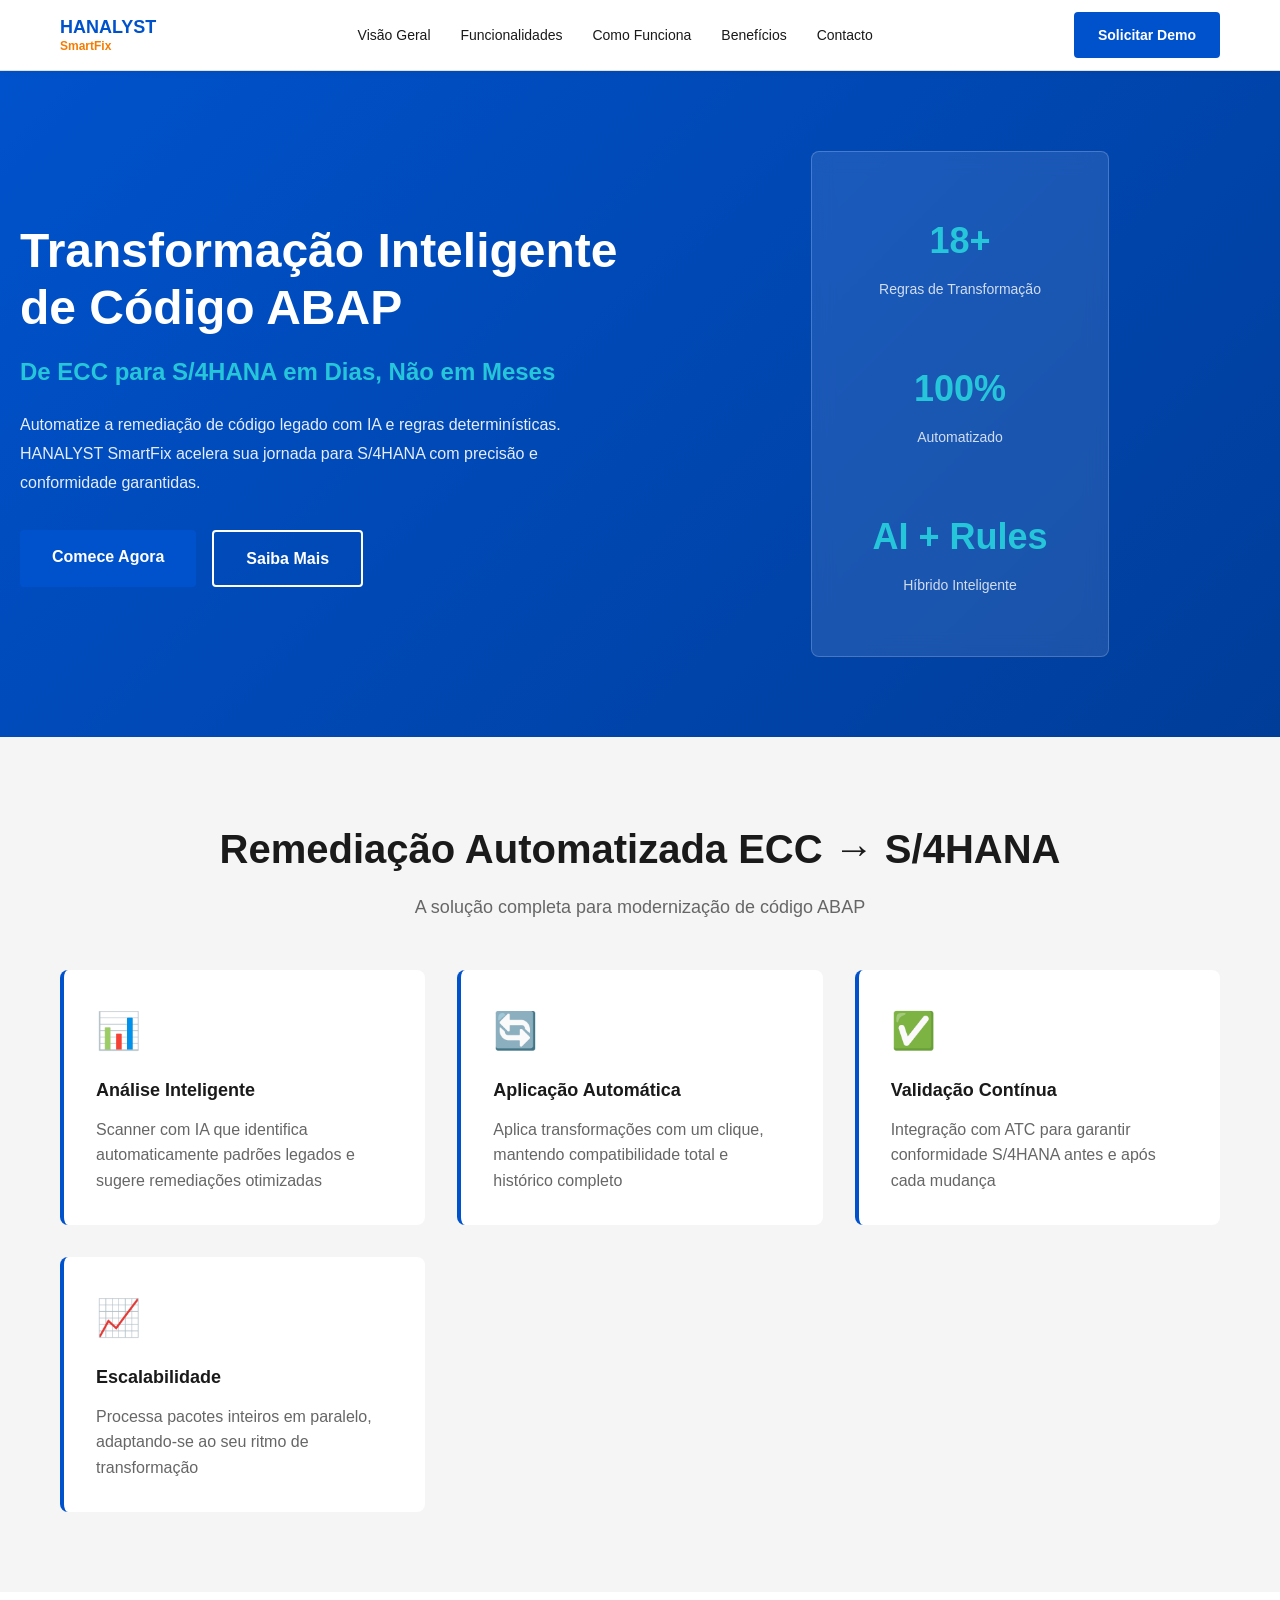
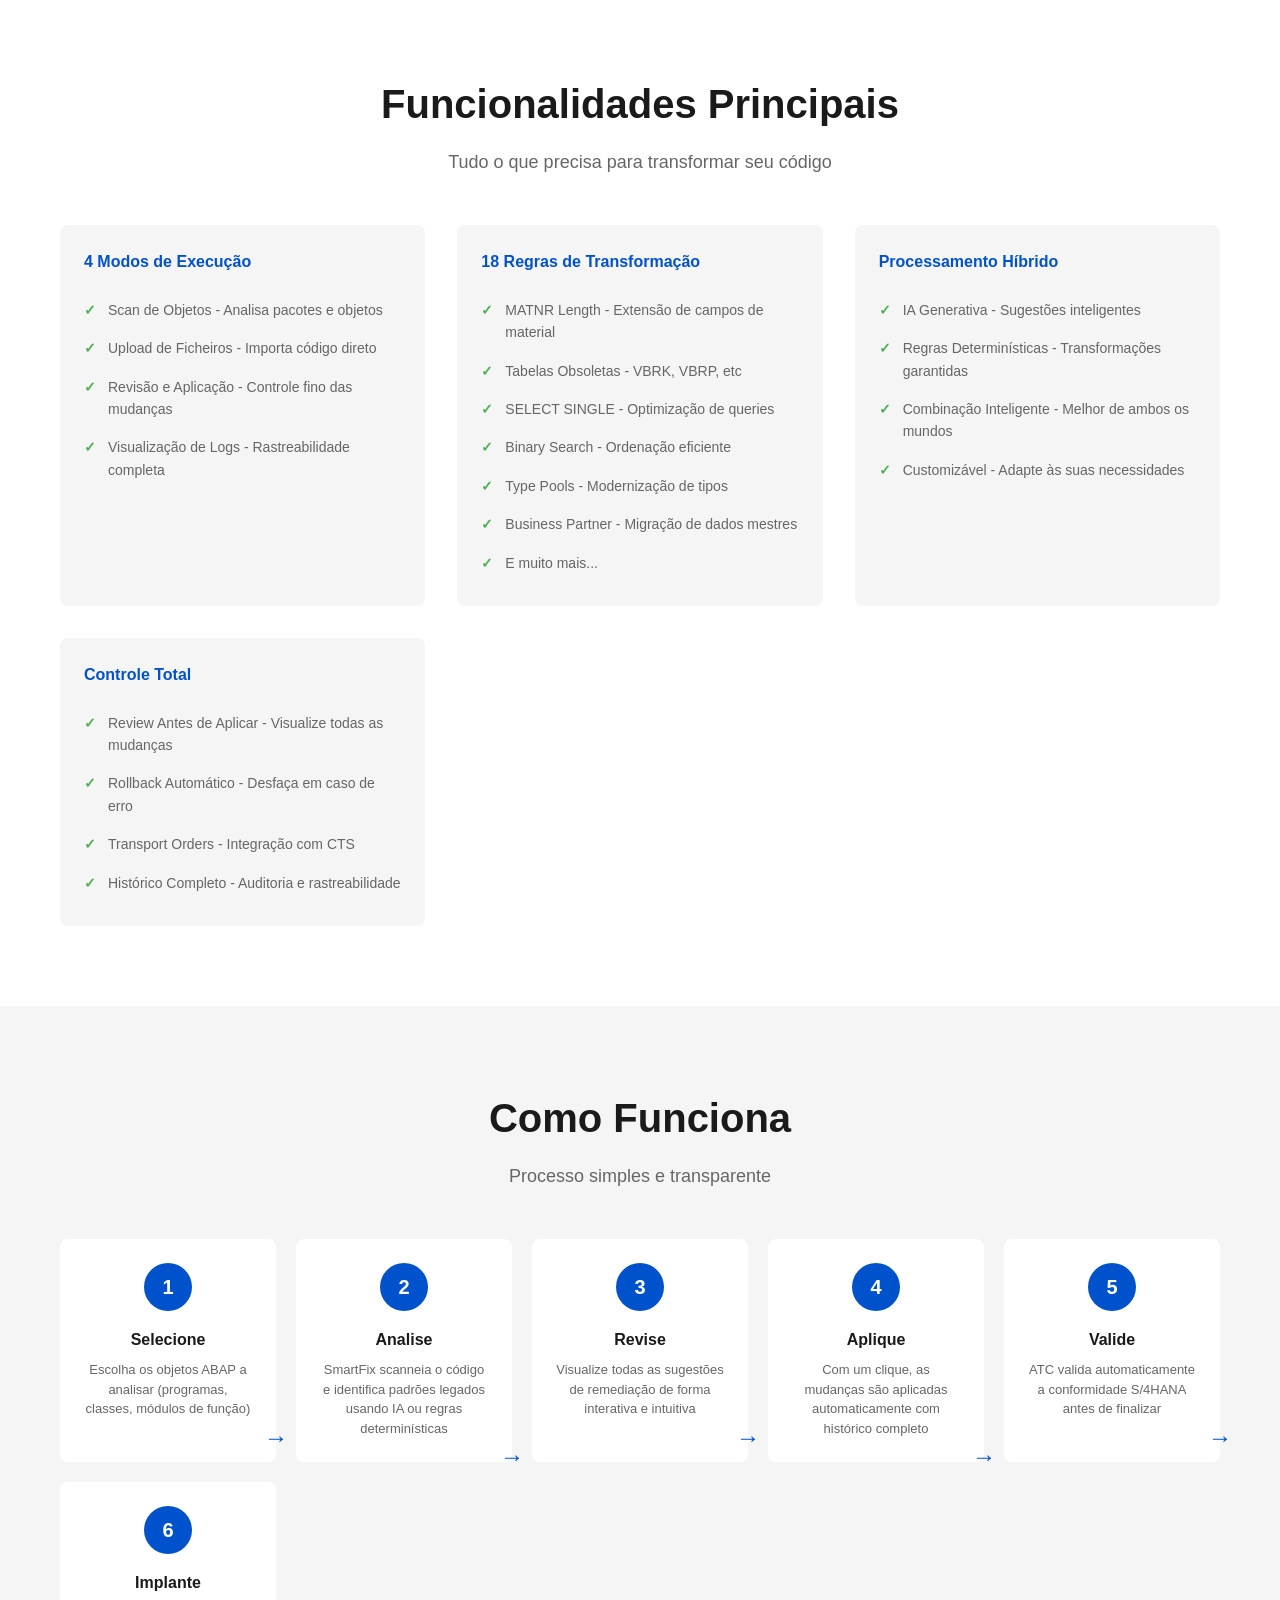
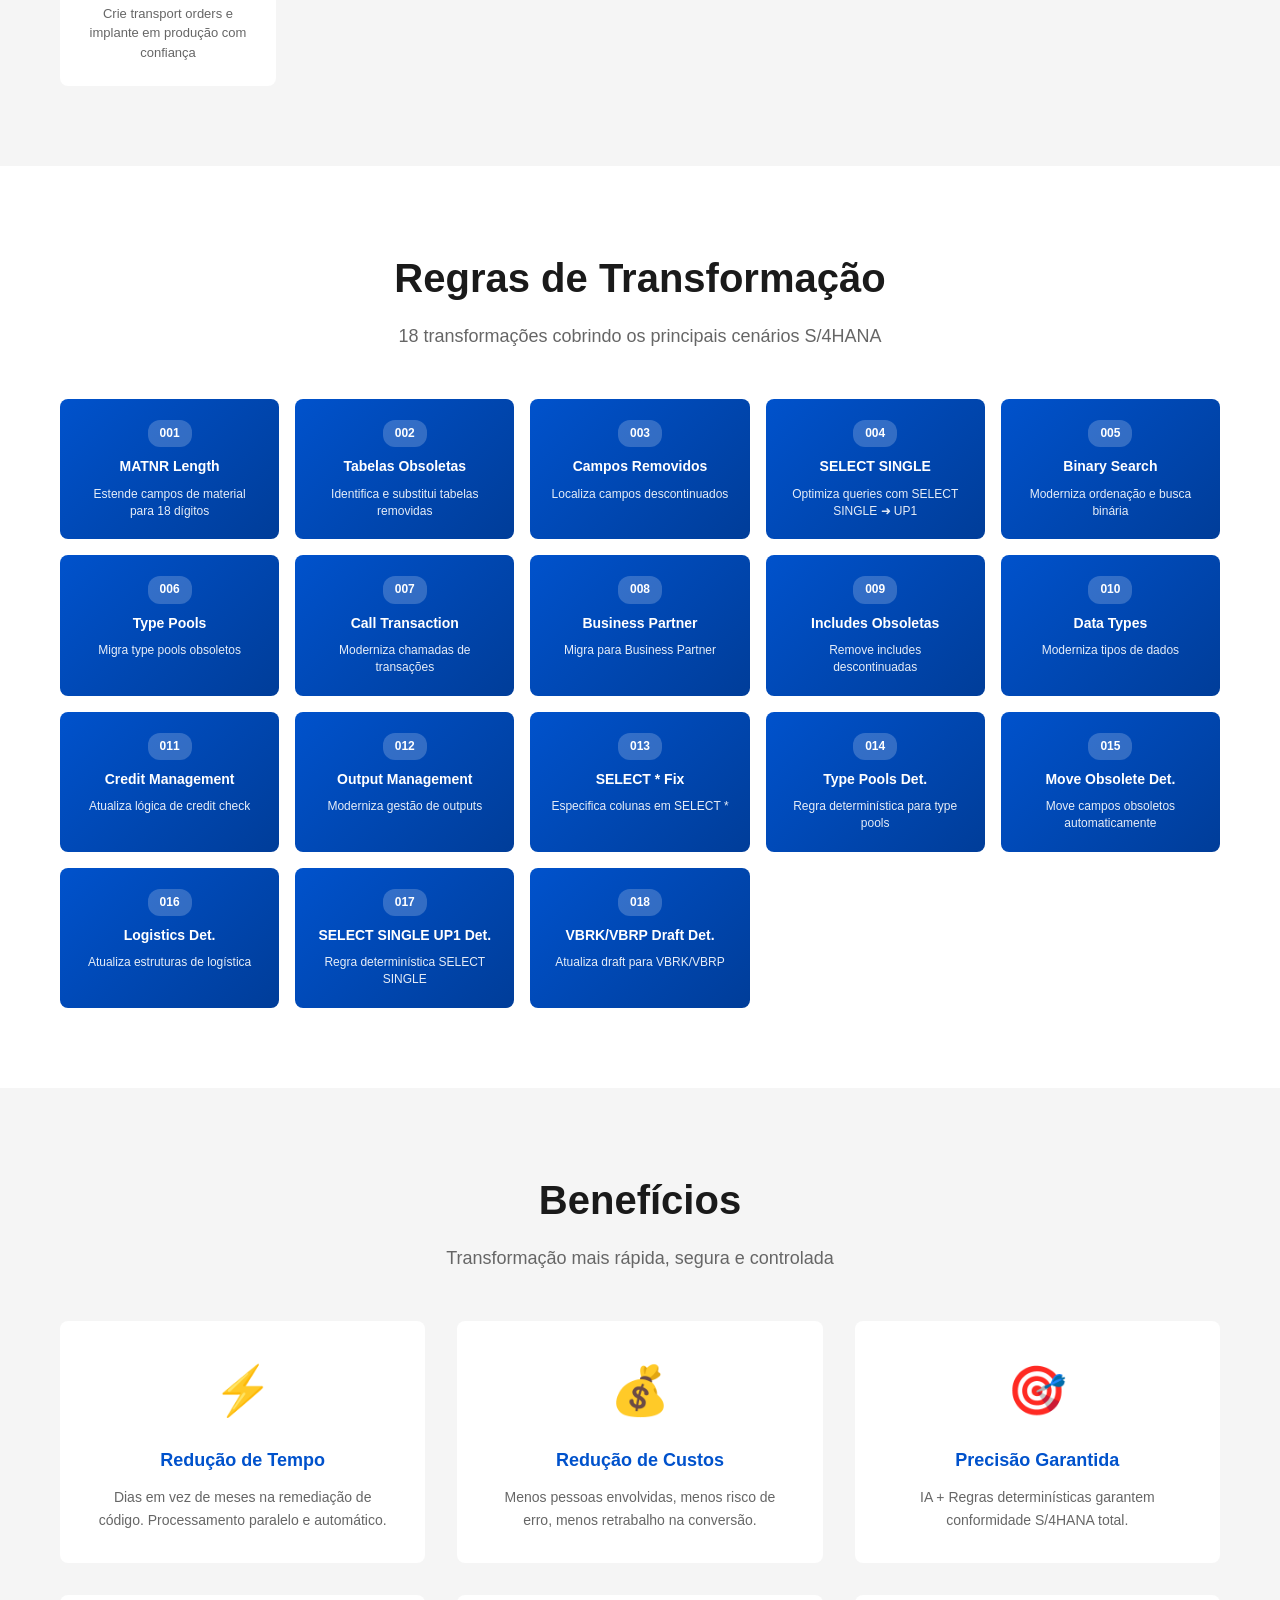
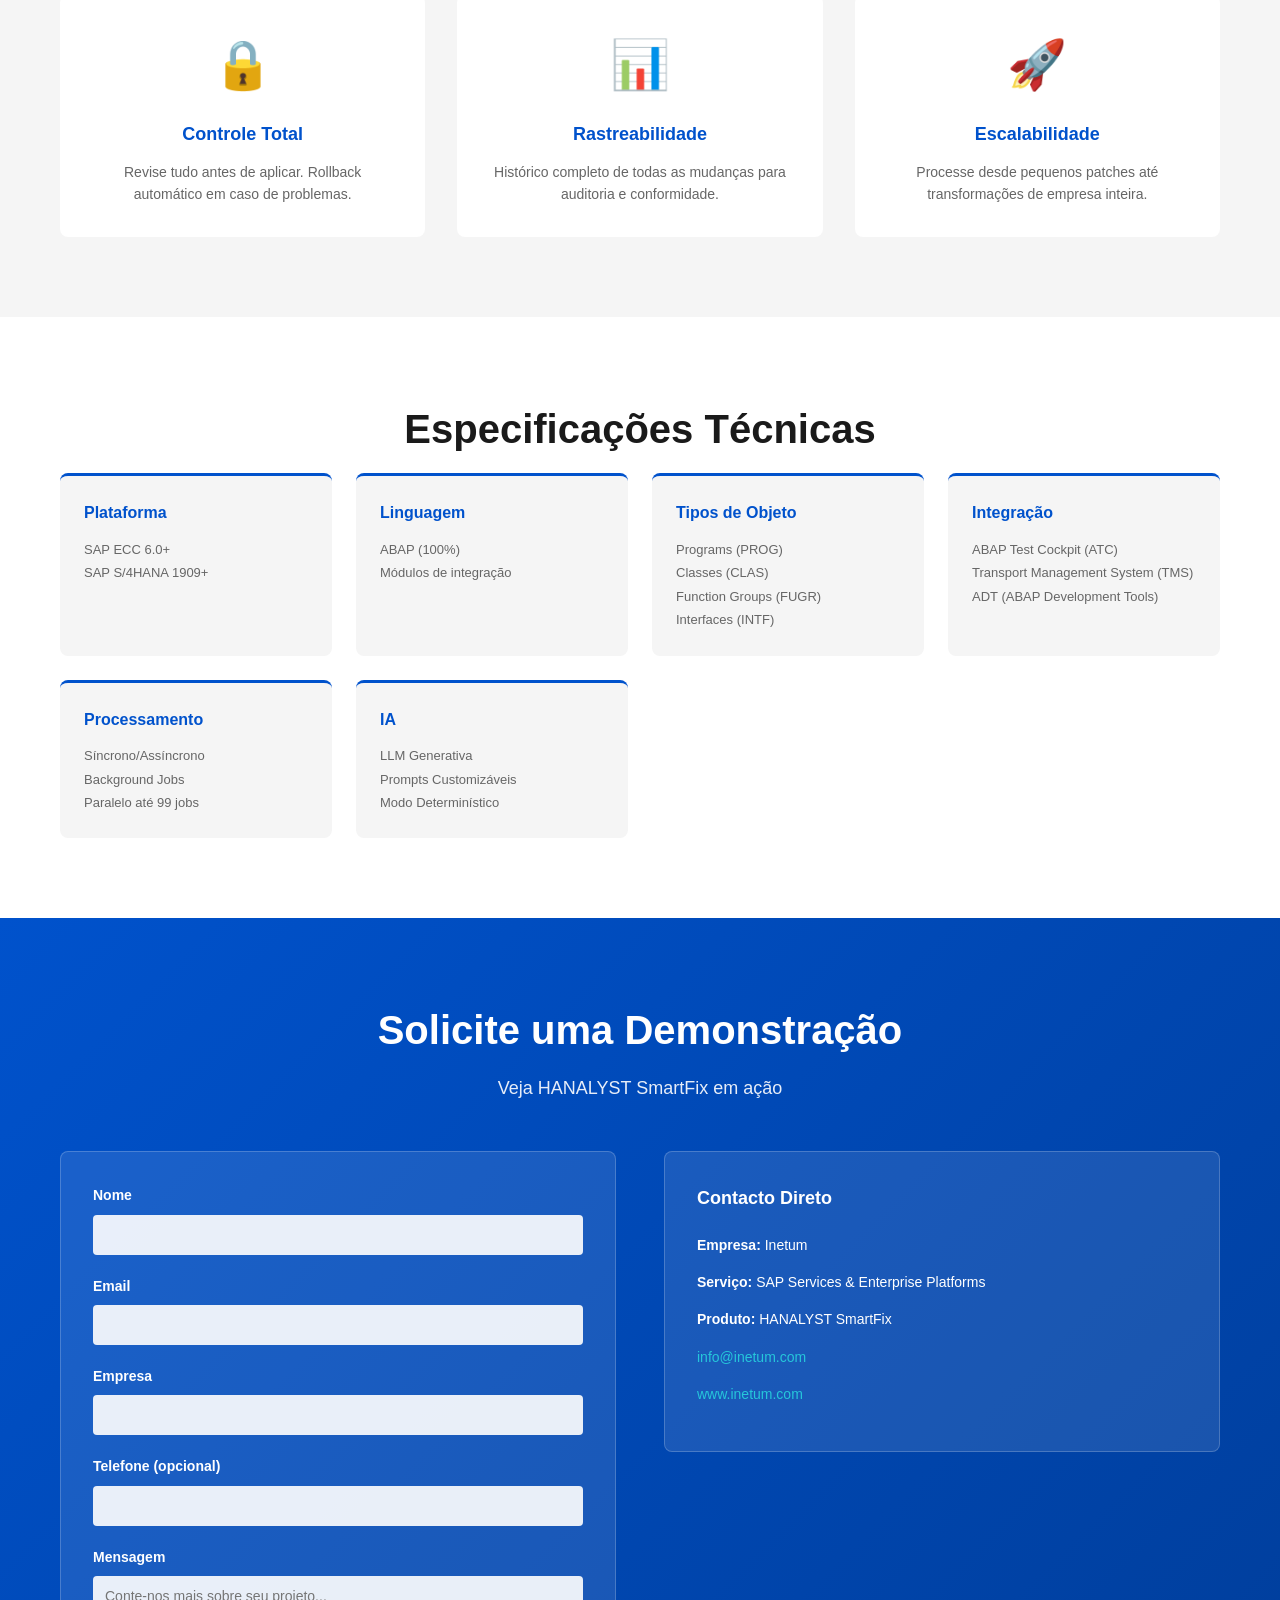
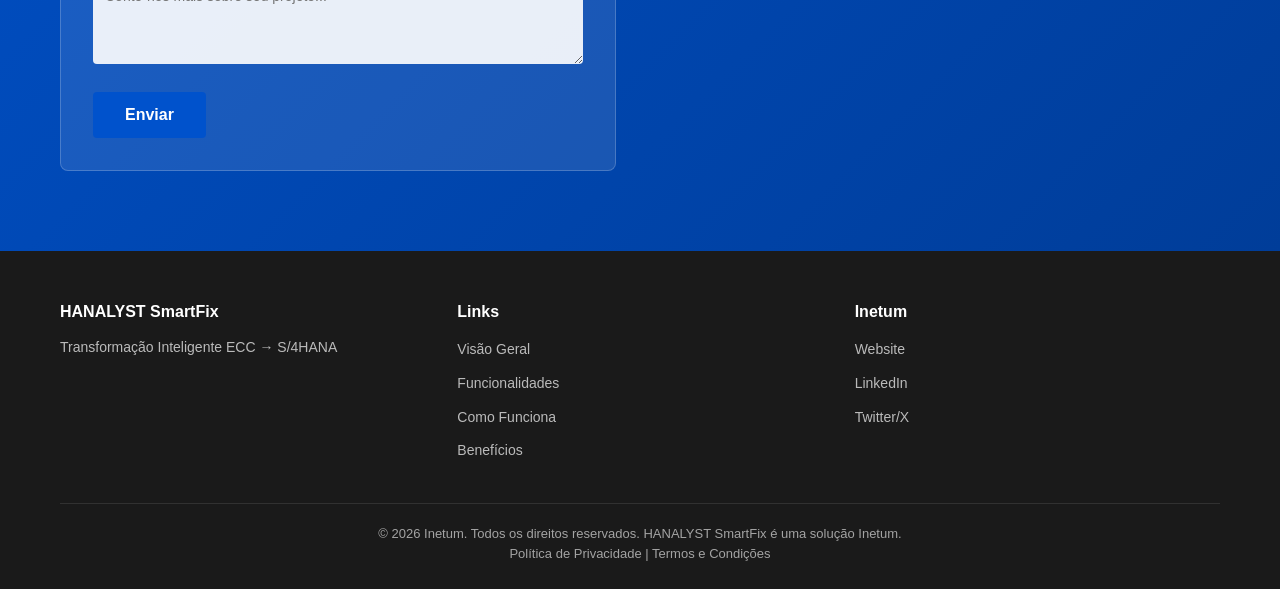
==== index.html @ db2b568b "Initial commit: HANALYST SmartFix website" ====
<!DOCTYPE html>
<html lang="pt">
<head>
    <meta charset="UTF-8">
    <meta name="viewport" content="width=device-width, initial-scale=1.0">
    <meta name="description" content="HANALYST SmartFix - Remediação Automatizada de Código ABAP de ECC para S/4HANA">
    <meta name="keywords" content="SAP, S/4HANA, ECC, ABAP, Automação, Transformação Digital">
    <title>HANALYST SmartFix - Transformação Inteligente ECC → S/4HANA</title>
    <link rel="stylesheet" href="styles.css">
</head>
<body>
    <!-- Navigation -->
    <header class="navbar">
        <div class="container">
            <div class="nav-wrapper">
                <div class="logo">
                    <span class="logo-text">HANALYST<br><small>SmartFix</small></span>
                </div>
                <nav class="nav-menu">
                    <a href="#overview">Visão Geral</a>
                    <a href="#features">Funcionalidades</a>
                    <a href="#how-it-works">Como Funciona</a>
                    <a href="#benefits">Benefícios</a>
                    <a href="#contact">Contacto</a>
                </nav>
                <div class="nav-cta">
                    <a href="#contact" class="btn-primary">Solicitar Demo</a>
                </div>
            </div>
        </div>
    </header>

    <!-- Hero Section -->
    <section class="hero">
        <div class="hero-content">
            <h1>Transformação Inteligente de Código ABAP</h1>
            <p class="subtitle">De ECC para S/4HANA em Dias, Não em Meses</p>
            <p class="description">Automatize a remediação de código legado com IA e regras determinísticas. HANALYST SmartFix acelera sua jornada para S/4HANA com precisão e conformidade garantidas.</p>
            <div class="hero-cta">
                <a href="#contact" class="btn-primary btn-lg">Comece Agora</a>
                <a href="#overview" class="btn-secondary btn-lg">Saiba Mais</a>
            </div>
        </div>
        <div class="hero-visual">
            <div class="visual-box">
                <div class="stat">
                    <h3>18+</h3>
                    <p>Regras de Transformação</p>
                </div>
                <div class="stat">
                    <h3>100%</h3>
                    <p>Automatizado</p>
                </div>
                <div class="stat">
                    <h3>AI + Rules</h3>
                    <p>Híbrido Inteligente</p>
                </div>
            </div>
        </div>
    </section>

    <!-- Overview Section -->
    <section id="overview" class="section overview">
        <div class="container">
            <h2>Remediação Automatizada ECC → S/4HANA</h2>
            <p class="section-subtitle">A solução completa para modernização de código ABAP</p>
            
            <div class="overview-grid">
                <div class="overview-card">
                    <div class="icon">📊</div>
                    <h3>Análise Inteligente</h3>
                    <p>Scanner com IA que identifica automaticamente padrões legados e sugere remediações otimizadas</p>
                </div>
                <div class="overview-card">
                    <div class="icon">🔄</div>
                    <h3>Aplicação Automática</h3>
                    <p>Aplica transformações com um clique, mantendo compatibilidade total e histórico completo</p>
                </div>
                <div class="overview-card">
                    <div class="icon">✅</div>
                    <h3>Validação Contínua</h3>
                    <p>Integração com ATC para garantir conformidade S/4HANA antes e após cada mudança</p>
                </div>
                <div class="overview-card">
                    <div class="icon">📈</div>
                    <h3>Escalabilidade</h3>
                    <p>Processa pacotes inteiros em paralelo, adaptando-se ao seu ritmo de transformação</p>
                </div>
            </div>
        </div>
    </section>

    <!-- Features Section -->
    <section id="features" class="section features">
        <div class="container">
            <h2>Funcionalidades Principais</h2>
            <p class="section-subtitle">Tudo o que precisa para transformar seu código</p>
            
            <div class="features-grid">
                <div class="feature-item">
                    <h4>4 Modos de Execução</h4>
                    <ul>
                        <li>Scan de Objetos - Analisa pacotes e objetos</li>
                        <li>Upload de Ficheiros - Importa código direto</li>
                        <li>Revisão e Aplicação - Controle fino das mudanças</li>
                        <li>Visualização de Logs - Rastreabilidade completa</li>
                    </ul>
                </div>
                <div class="feature-item">
                    <h4>18 Regras de Transformação</h4>
                    <ul>
                        <li>MATNR Length - Extensão de campos de material</li>
                        <li>Tabelas Obsoletas - VBRK, VBRP, etc</li>
                        <li>SELECT SINGLE - Optimização de queries</li>
                        <li>Binary Search - Ordenação eficiente</li>
                        <li>Type Pools - Modernização de tipos</li>
                        <li>Business Partner - Migração de dados mestres</li>
                        <li>E muito mais...</li>
                    </ul>
                </div>
                <div class="feature-item">
                    <h4>Processamento Híbrido</h4>
                    <ul>
                        <li>IA Generativa - Sugestões inteligentes</li>
                        <li>Regras Determinísticas - Transformações garantidas</li>
                        <li>Combinação Inteligente - Melhor de ambos os mundos</li>
                        <li>Customizável - Adapte às suas necessidades</li>
                    </ul>
                </div>
                <div class="feature-item">
                    <h4>Controle Total</h4>
                    <ul>
                        <li>Review Antes de Aplicar - Visualize todas as mudanças</li>
                        <li>Rollback Automático - Desfaça em caso de erro</li>
                        <li>Transport Orders - Integração com CTS</li>
                        <li>Histórico Completo - Auditoria e rastreabilidade</li>
                    </ul>
                </div>
            </div>
        </div>
    </section>

    <!-- How It Works Section -->
    <section id="how-it-works" class="section how-it-works">
        <div class="container">
            <h2>Como Funciona</h2>
            <p class="section-subtitle">Processo simples e transparente</p>
            
            <div class="workflow">
                <div class="workflow-step">
                    <div class="step-number">1</div>
                    <h4>Selecione</h4>
                    <p>Escolha os objetos ABAP a analisar (programas, classes, módulos de função)</p>
                </div>
                <div class="workflow-step">
                    <div class="step-number">2</div>
                    <h4>Analise</h4>
                    <p>SmartFix scanneia o código e identifica padrões legados usando IA ou regras determinísticas</p>
                </div>
                <div class="workflow-step">
                    <div class="step-number">3</div>
                    <h4>Revise</h4>
                    <p>Visualize todas as sugestões de remediação de forma interativa e intuitiva</p>
                </div>
                <div class="workflow-step">
                    <div class="step-number">4</div>
                    <h4>Aplique</h4>
                    <p>Com um clique, as mudanças são aplicadas automaticamente com histórico completo</p>
                </div>
                <div class="workflow-step">
                    <div class="step-number">5</div>
                    <h4>Valide</h4>
                    <p>ATC valida automaticamente a conformidade S/4HANA antes de finalizar</p>
                </div>
                <div class="workflow-step">
                    <div class="step-number">6</div>
                    <h4>Implante</h4>
                    <p>Crie transport orders e implante em produção com confiança</p>
                </div>
            </div>
        </div>
    </section>

    <!-- Rules Section -->
    <section class="section rules-section">
        <div class="container">
            <h2>Regras de Transformação</h2>
            <p class="section-subtitle">18 transformações cobrindo os principais cenários S/4HANA</p>
            
            <div class="rules-grid">
                <div class="rule-card">
                    <span class="rule-id">001</span>
                    <h4>MATNR Length</h4>
                    <p>Estende campos de material para 18 dígitos</p>
                </div>
                <div class="rule-card">
                    <span class="rule-id">002</span>
                    <h4>Tabelas Obsoletas</h4>
                    <p>Identifica e substitui tabelas removidas</p>
                </div>
                <div class="rule-card">
                    <span class="rule-id">003</span>
                    <h4>Campos Removidos</h4>
                    <p>Localiza campos descontinuados</p>
                </div>
                <div class="rule-card">
                    <span class="rule-id">004</span>
                    <h4>SELECT SINGLE</h4>
                    <p>Optimiza queries com SELECT SINGLE ➜ UP1</p>
                </div>
                <div class="rule-card">
                    <span class="rule-id">005</span>
                    <h4>Binary Search</h4>
                    <p>Moderniza ordenação e busca binária</p>
                </div>
                <div class="rule-card">
                    <span class="rule-id">006</span>
                    <h4>Type Pools</h4>
                    <p>Migra type pools obsoletos</p>
                </div>
                <div class="rule-card">
                    <span class="rule-id">007</span>
                    <h4>Call Transaction</h4>
                    <p>Moderniza chamadas de transações</p>
                </div>
                <div class="rule-card">
                    <span class="rule-id">008</span>
                    <h4>Business Partner</h4>
                    <p>Migra para Business Partner</p>
                </div>
                <div class="rule-card">
                    <span class="rule-id">009</span>
                    <h4>Includes Obsoletas</h4>
                    <p>Remove includes descontinuadas</p>
                </div>
                <div class="rule-card">
                    <span class="rule-id">010</span>
                    <h4>Data Types</h4>
                    <p>Moderniza tipos de dados</p>
                </div>
                <div class="rule-card">
                    <span class="rule-id">011</span>
                    <h4>Credit Management</h4>
                    <p>Atualiza lógica de credit check</p>
                </div>
                <div class="rule-card">
                    <span class="rule-id">012</span>
                    <h4>Output Management</h4>
                    <p>Moderniza gestão de outputs</p>
                </div>
                <div class="rule-card">
                    <span class="rule-id">013</span>
                    <h4>SELECT * Fix</h4>
                    <p>Especifica colunas em SELECT *</p>
                </div>
                <div class="rule-card">
                    <span class="rule-id">014</span>
                    <h4>Type Pools Det.</h4>
                    <p>Regra determinística para type pools</p>
                </div>
                <div class="rule-card">
                    <span class="rule-id">015</span>
                    <h4>Move Obsolete Det.</h4>
                    <p>Move campos obsoletos automaticamente</p>
                </div>
                <div class="rule-card">
                    <span class="rule-id">016</span>
                    <h4>Logistics Det.</h4>
                    <p>Atualiza estruturas de logística</p>
                </div>
                <div class="rule-card">
                    <span class="rule-id">017</span>
                    <h4>SELECT SINGLE UP1 Det.</h4>
                    <p>Regra determinística SELECT SINGLE</p>
                </div>
                <div class="rule-card">
                    <span class="rule-id">018</span>
                    <h4>VBRK/VBRP Draft Det.</h4>
                    <p>Atualiza draft para VBRK/VBRP</p>
                </div>
            </div>
        </div>
    </section>

    <!-- Benefits Section -->
    <section id="benefits" class="section benefits">
        <div class="container">
            <h2>Benefícios</h2>
            <p class="section-subtitle">Transformação mais rápida, segura e controlada</p>
            
            <div class="benefits-grid">
                <div class="benefit">
                    <div class="benefit-icon">⚡</div>
                    <h4>Redução de Tempo</h4>
                    <p>Dias em vez de meses na remediação de código. Processamento paralelo e automático.</p>
                </div>
                <div class="benefit">
                    <div class="benefit-icon">💰</div>
                    <h4>Redução de Custos</h4>
                    <p>Menos pessoas envolvidas, menos risco de erro, menos retrabalho na conversão.</p>
                </div>
                <div class="benefit">
                    <div class="benefit-icon">🎯</div>
                    <h4>Precisão Garantida</h4>
                    <p>IA + Regras determinísticas garantem conformidade S/4HANA total.</p>
                </div>
                <div class="benefit">
                    <div class="benefit-icon">🔒</div>
                    <h4>Controle Total</h4>
                    <p>Revise tudo antes de aplicar. Rollback automático em caso de problemas.</p>
                </div>
                <div class="benefit">
                    <div class="benefit-icon">📊</div>
                    <h4>Rastreabilidade</h4>
                    <p>Histórico completo de todas as mudanças para auditoria e conformidade.</p>
                </div>
                <div class="benefit">
                    <div class="benefit-icon">🚀</div>
                    <h4>Escalabilidade</h4>
                    <p>Processe desde pequenos patches até transformações de empresa inteira.</p>
                </div>
            </div>
        </div>
    </section>

    <!-- Specs Section -->
    <section class="section specs">
        <div class="container">
            <h2>Especificações Técnicas</h2>
            
            <div class="specs-grid">
                <div class="spec-item">
                    <h4>Plataforma</h4>
                    <p>SAP ECC 6.0+<br>SAP S/4HANA 1909+</p>
                </div>
                <div class="spec-item">
                    <h4>Linguagem</h4>
                    <p>ABAP (100%)<br>Módulos de integração</p>
                </div>
                <div class="spec-item">
                    <h4>Tipos de Objeto</h4>
                    <p>Programs (PROG)<br>Classes (CLAS)<br>Function Groups (FUGR)<br>Interfaces (INTF)</p>
                </div>
                <div class="spec-item">
                    <h4>Integração</h4>
                    <p>ABAP Test Cockpit (ATC)<br>Transport Management System (TMS)<br>ADT (ABAP Development Tools)</p>
                </div>
                <div class="spec-item">
                    <h4>Processamento</h4>
                    <p>Síncrono/Assíncrono<br>Background Jobs<br>Paralelo até 99 jobs</p>
                </div>
                <div class="spec-item">
                    <h4>IA</h4>
                    <p>LLM Generativa<br>Prompts Customizáveis<br>Modo Determinístico</p>
                </div>
            </div>
        </div>
    </section>

    <!-- Contact Section -->
    <section id="contact" class="section contact">
        <div class="container">
            <h2>Solicite uma Demonstração</h2>
            <p class="section-subtitle">Veja HANALYST SmartFix em ação</p>
            
            <div class="contact-content">
                <form class="contact-form">
                    <div class="form-group">
                        <label>Nome</label>
                        <input type="text" required>
                    </div>
                    <div class="form-group">
                        <label>Email</label>
                        <input type="email" required>
                    </div>
                    <div class="form-group">
                        <label>Empresa</label>
                        <input type="text" required>
                    </div>
                    <div class="form-group">
                        <label>Telefone (opcional)</label>
                        <input type="tel">
                    </div>
                    <div class="form-group">
                        <label>Mensagem</label>
                        <textarea rows="4" placeholder="Conte-nos mais sobre seu projeto..."></textarea>
                    </div>
                    <button type="submit" class="btn-primary btn-lg">Enviar</button>
                </form>
                
                <div class="contact-info">
                    <h3>Contacto Direto</h3>
                    <p><strong>Empresa:</strong> Inetum</p>
                    <p><strong>Serviço:</strong> SAP Services & Enterprise Platforms</p>
                    <p><strong>Produto:</strong> HANALYST SmartFix</p>
                    <p><a href="mailto:info@inetum.com">info@inetum.com</a></p>
                    <p><a href="https://www.inetum.com/pt/pt.html" target="_blank">www.inetum.com</a></p>
                </div>
            </div>
        </div>
    </section>

    <!-- Footer -->
    <footer class="footer">
        <div class="container">
            <div class="footer-content">
                <div class="footer-section">
                    <h4>HANALYST SmartFix</h4>
                    <p>Transformação Inteligente ECC → S/4HANA</p>
                </div>
                <div class="footer-section">
                    <h4>Links</h4>
                    <ul>
                        <li><a href="#overview">Visão Geral</a></li>
                        <li><a href="#features">Funcionalidades</a></li>
                        <li><a href="#how-it-works">Como Funciona</a></li>
                        <li><a href="#benefits">Benefícios</a></li>
                    </ul>
                </div>
                <div class="footer-section">
                    <h4>Inetum</h4>
                    <ul>
                        <li><a href="https://www.inetum.com/pt/pt.html" target="_blank">Website</a></li>
                        <li><a href="https://www.linkedin.com/company/inetum/" target="_blank">LinkedIn</a></li>
                        <li><a href="https://twitter.com/inetum_world" target="_blank">Twitter/X</a></li>
                    </ul>
                </div>
            </div>
            <div class="footer-bottom">
                <p>&copy; 2026 Inetum. Todos os direitos reservados. HANALYST SmartFix é uma solução Inetum.</p>
                <p><a href="https://www.inetum.com/pt/homepage/politica-de-privacidade.html" target="_blank">Política de Privacidade</a> | 
                   <a href="https://www.inetum.com/pt/homepage/termos-e-condicoes.html" target="_blank">Termos e Condições</a></p>
            </div>
        </div>
    </footer>

    <script src="script.js"></script>
</body>
</html>
---- styles.css ----
* {
    margin: 0;
    padding: 0;
    box-sizing: border-box;
}

:root {
    --primary-color: #0052cc;
    --primary-dark: #003d99;
    --secondary-color: #f57c00;
    --accent-color: #26c6da;
    --text-dark: #1a1a1a;
    --text-light: #666666;
    --bg-light: #f5f5f5;
    --bg-white: #ffffff;
    --border-color: #e0e0e0;
    --success-color: #4caf50;
    --warning-color: #ff9800;
}

body {
    font-family: -apple-system, BlinkMacSystemFont, 'Segoe UI', 'Roboto', 'Helvetica Neue', Arial, sans-serif;
    line-height: 1.6;
    color: var(--text-dark);
    background-color: var(--bg-white);
}

.container {
    max-width: 1200px;
    margin: 0 auto;
    padding: 0 20px;
}

/* Navigation */
.navbar {
    position: sticky;
    top: 0;
    z-index: 1000;
    background: var(--bg-white);
    border-bottom: 1px solid var(--border-color);
    box-shadow: 0 2px 8px rgba(0, 0, 0, 0.05);
}

.navbar .container {
    padding: 0 20px;
}

.nav-wrapper {
    display: flex;
    align-items: center;
    justify-content: space-between;
    padding: 12px 0;
}

.logo {
    flex-shrink: 0;
    font-weight: 700;
    font-size: 18px;
    color: var(--primary-color);
    line-height: 1.2;
}

.logo small {
    font-size: 12px;
    display: block;
    font-weight: 600;
    color: var(--secondary-color);
}

.nav-menu {
    display: flex;
    gap: 30px;
    flex: 1;
    justify-content: center;
}

.nav-menu a {
    text-decoration: none;
    color: var(--text-dark);
    font-weight: 500;
    font-size: 14px;
    transition: color 0.3s ease;
}

.nav-menu a:hover {
    color: var(--primary-color);
}

.nav-cta {
    flex-shrink: 0;
}

/* Buttons */
.btn-primary, .btn-secondary {
    display: inline-block;
    padding: 12px 24px;
    border-radius: 4px;
    text-decoration: none;
    font-weight: 600;
    font-size: 14px;
    cursor: pointer;
    border: none;
    transition: all 0.3s ease;
}

.btn-primary {
    background-color: var(--primary-color);
    color: white;
}

.btn-primary:hover {
    background-color: var(--primary-dark);
    box-shadow: 0 4px 12px rgba(0, 82, 204, 0.3);
}

.btn-secondary {
    background-color: transparent;
    color: var(--primary-color);
    border: 2px solid var(--primary-color);
}

.btn-secondary:hover {
    background-color: var(--primary-color);
    color: white;
}

.btn-lg {
    padding: 14px 32px;
    font-size: 16px;
}

/* Hero Section */
.hero {
    padding: 80px 20px;
    background: linear-gradient(135deg, var(--primary-color) 0%, var(--primary-dark) 100%);
    color: white;
    display: flex;
    align-items: center;
    gap: 40px;
}

.hero .container {
    display: flex;
    align-items: center;
    gap: 40px;
    max-width: 1400px;
}

.hero-content {
    flex: 1;
}

.hero h1 {
    font-size: 48px;
    line-height: 1.2;
    margin-bottom: 16px;
    font-weight: 700;
}

.subtitle {
    font-size: 24px;
    font-weight: 600;
    margin-bottom: 20px;
    color: var(--accent-color);
}

.hero .description {
    font-size: 16px;
    margin-bottom: 32px;
    line-height: 1.8;
    color: rgba(255, 255, 255, 0.9);
}

.hero-cta {
    display: flex;
    gap: 16px;
}

.hero-cta .btn-secondary {
    border-color: white;
    color: white;
}

.hero-cta .btn-secondary:hover {
    background-color: white;
    color: var(--primary-color);
}

.hero-visual {
    flex: 1;
    display: flex;
    justify-content: center;
    align-items: center;
}

.visual-box {
    display: grid;
    grid-template-columns: 1fr;
    gap: 20px;
    padding: 40px;
    background: rgba(255, 255, 255, 0.1);
    border-radius: 8px;
    backdrop-filter: blur(10px);
    border: 1px solid rgba(255, 255, 255, 0.2);
}

.stat {
    text-align: center;
    padding: 20px;
}

.stat h3 {
    font-size: 36px;
    margin-bottom: 8px;
    color: var(--accent-color);
}

.stat p {
    font-size: 14px;
    color: rgba(255, 255, 255, 0.8);
}

/* Sections */
.section {
    padding: 80px 20px;
}

.section h2 {
    font-size: 40px;
    margin-bottom: 12px;
    text-align: center;
    color: var(--text-dark);
}

.section-subtitle {
    text-align: center;
    color: var(--text-light);
    font-size: 18px;
    margin-bottom: 48px;
}

/* Overview Section */
.overview {
    background-color: var(--bg-light);
}

.overview-grid {
    display: grid;
    grid-template-columns: repeat(auto-fit, minmax(280px, 1fr));
    gap: 32px;
}

.overview-card {
    background: white;
    padding: 32px;
    border-radius: 8px;
    border-left: 4px solid var(--primary-color);
    transition: all 0.3s ease;
}

.overview-card:hover {
    box-shadow: 0 8px 24px rgba(0, 0, 0, 0.1);
    transform: translateY(-4px);
}

.overview-card .icon {
    font-size: 36px;
    margin-bottom: 16px;
}

.overview-card h3 {
    margin-bottom: 12px;
    font-size: 18px;
}

.overview-card p {
    color: var(--text-light);
    line-height: 1.6;
}

/* Features Section */
.features {
    background-color: white;
}

.features-grid {
    display: grid;
    grid-template-columns: repeat(auto-fit, minmax(280px, 1fr));
    gap: 32px;
}

.feature-item {
    padding: 24px;
    background: var(--bg-light);
    border-radius: 8px;
}

.feature-item h4 {
    color: var(--primary-color);
    margin-bottom: 16px;
    font-size: 16px;
}

.feature-item ul {
    list-style: none;
    padding-left: 0;
}

.feature-item li {
    padding: 8px 0;
    padding-left: 24px;
    position: relative;
    color: var(--text-light);
    font-size: 14px;
}

.feature-item li:before {
    content: "✓";
    position: absolute;
    left: 0;
    color: var(--success-color);
    font-weight: bold;
}

/* Workflow */
.how-it-works {
    background-color: var(--bg-light);
}

.workflow {
    display: grid;
    grid-template-columns: repeat(auto-fit, minmax(180px, 1fr));
    gap: 20px;
}

.workflow-step {
    background: white;
    padding: 24px;
    border-radius: 8px;
    text-align: center;
    position: relative;
}

.step-number {
    display: inline-flex;
    align-items: center;
    justify-content: center;
    width: 48px;
    height: 48px;
    background: var(--primary-color);
    color: white;
    border-radius: 50%;
    font-weight: 700;
    font-size: 20px;
    margin-bottom: 16px;
}

.workflow-step h4 {
    margin-bottom: 8px;
    color: var(--text-dark);
    font-size: 16px;
}

.workflow-step p {
    color: var(--text-light);
    font-size: 13px;
    line-height: 1.5;
}

.workflow-step:not(:last-child):after {
    content: "→";
    position: absolute;
    right: -12px;
    font-size: 24px;
    color: var(--primary-color);
    font-weight: bold;
}

/* Rules Section */
.rules-section {
    background-color: white;
}

.rules-grid {
    display: grid;
    grid-template-columns: repeat(auto-fill, minmax(200px, 1fr));
    gap: 16px;
}

.rule-card {
    background: linear-gradient(135deg, var(--primary-color), var(--primary-dark));
    color: white;
    padding: 20px;
    border-radius: 8px;
    text-align: center;
    transition: all 0.3s ease;
    cursor: pointer;
}

.rule-card:hover {
    transform: translateY(-4px);
    box-shadow: 0 8px 20px rgba(0, 82, 204, 0.3);
}

.rule-id {
    display: inline-block;
    background: rgba(255, 255, 255, 0.2);
    padding: 4px 12px;
    border-radius: 12px;
    font-size: 12px;
    font-weight: 600;
    margin-bottom: 8px;
}

.rule-card h4 {
    font-size: 14px;
    margin-bottom: 8px;
}

.rule-card p {
    font-size: 12px;
    line-height: 1.4;
    opacity: 0.9;
}

/* Benefits Section */
.benefits {
    background-color: var(--bg-light);
}

.benefits-grid {
    display: grid;
    grid-template-columns: repeat(auto-fit, minmax(280px, 1fr));
    gap: 32px;
}

.benefit {
    background: white;
    padding: 32px;
    border-radius: 8px;
    text-align: center;
}

.benefit-icon {
    font-size: 48px;
    margin-bottom: 16px;
    display: block;
}

.benefit h4 {
    margin-bottom: 12px;
    color: var(--primary-color);
    font-size: 18px;
}

.benefit p {
    color: var(--text-light);
    line-height: 1.6;
    font-size: 14px;
}

/* Specs Section */
.specs {
    background-color: white;
}

.specs-grid {
    display: grid;
    grid-template-columns: repeat(auto-fit, minmax(250px, 1fr));
    gap: 24px;
}

.spec-item {
    background: var(--bg-light);
    padding: 24px;
    border-radius: 8px;
    border-top: 3px solid var(--primary-color);
}

.spec-item h4 {
    color: var(--primary-color);
    margin-bottom: 12px;
    font-size: 16px;
}

.spec-item p {
    color: var(--text-light);
    font-size: 13px;
    line-height: 1.8;
}

/* Contact Section */
.contact {
    background: linear-gradient(135deg, var(--primary-color) 0%, var(--primary-dark) 100%);
    color: white;
}

.contact h2 {
    color: white;
}

.contact .section-subtitle {
    color: rgba(255, 255, 255, 0.9);
}

.contact-content {
    display: grid;
    grid-template-columns: 1fr 1fr;
    gap: 48px;
    align-items: start;
}

.contact-form {
    background: rgba(255, 255, 255, 0.1);
    padding: 32px;
    border-radius: 8px;
    border: 1px solid rgba(255, 255, 255, 0.2);
}

.form-group {
    margin-bottom: 20px;
}

.form-group label {
    display: block;
    margin-bottom: 8px;
    font-weight: 600;
    font-size: 14px;
}

.form-group input,
.form-group textarea {
    width: 100%;
    padding: 12px;
    border: none;
    border-radius: 4px;
    background: rgba(255, 255, 255, 0.9);
    color: var(--text-dark);
    font-family: inherit;
    font-size: 14px;
}

.form-group input:focus,
.form-group textarea:focus {
    outline: none;
    background: white;
    box-shadow: 0 0 0 3px rgba(255, 255, 255, 0.3);
}

.contact-info {
    background: rgba(255, 255, 255, 0.1);
    padding: 32px;
    border-radius: 8px;
    border: 1px solid rgba(255, 255, 255, 0.2);
}

.contact-info h3 {
    margin-bottom: 20px;
    font-size: 18px;
}

.contact-info p {
    margin-bottom: 12px;
    font-size: 14px;
    line-height: 1.8;
}

.contact-info a {
    color: var(--accent-color);
    text-decoration: none;
}

.contact-info a:hover {
    text-decoration: underline;
}

/* Footer */
.footer {
    background-color: var(--text-dark);
    color: white;
    padding: 48px 20px 24px;
}

.footer-content {
    display: grid;
    grid-template-columns: repeat(auto-fit, minmax(250px, 1fr));
    gap: 32px;
    margin-bottom: 32px;
}

.footer-section h4 {
    margin-bottom: 12px;
    font-size: 16px;
}

.footer-section p {
    color: rgba(255, 255, 255, 0.7);
    font-size: 14px;
    line-height: 1.6;
}

.footer-section ul {
    list-style: none;
}

.footer-section li {
    margin-bottom: 8px;
}

.footer-section a {
    color: rgba(255, 255, 255, 0.7);
    text-decoration: none;
    font-size: 14px;
}

.footer-section a:hover {
    color: white;
}

.footer-bottom {
    border-top: 1px solid rgba(255, 255, 255, 0.1);
    padding-top: 20px;
    text-align: center;
    color: rgba(255, 255, 255, 0.6);
    font-size: 13px;
}

.footer-bottom a {
    color: rgba(255, 255, 255, 0.6);
    text-decoration: none;
}

.footer-bottom a:hover {
    color: white;
}

/* Responsive */
@media (max-width: 768px) {
    .nav-menu {
        gap: 12px;
        font-size: 13px;
    }

    .hero {
        padding: 40px 20px;
    }

    .hero .container {
        flex-direction: column;
        gap: 24px;
    }

    .hero h1 {
        font-size: 32px;
    }

    .subtitle {
        font-size: 18px;
    }

    .hero-cta {
        flex-direction: column;
    }

    .section {
        padding: 40px 20px;
    }

    .section h2 {
        font-size: 28px;
    }

    .workflow-step:not(:last-child):after {
        display: none;
    }

    .contact-content {
        grid-template-columns: 1fr;
        gap: 32px;
    }

    .workflow {
        grid-template-columns: 1fr 1fr;
    }
}

@media (max-width: 480px) {
    .nav-menu {
        display: none;
    }

    .hero h1 {
        font-size: 24px;
    }

    .subtitle {
        font-size: 16px;
    }

    .section h2 {
        font-size: 22px;
    }

    .section-subtitle {
        font-size: 14px;
    }

    .overview-grid,
    .features-grid,
    .benefits-grid,
    .rules-grid,
    .specs-grid {
        grid-template-columns: 1fr;
    }

    .workflow {
        grid-template-columns: 1fr;
    }
}
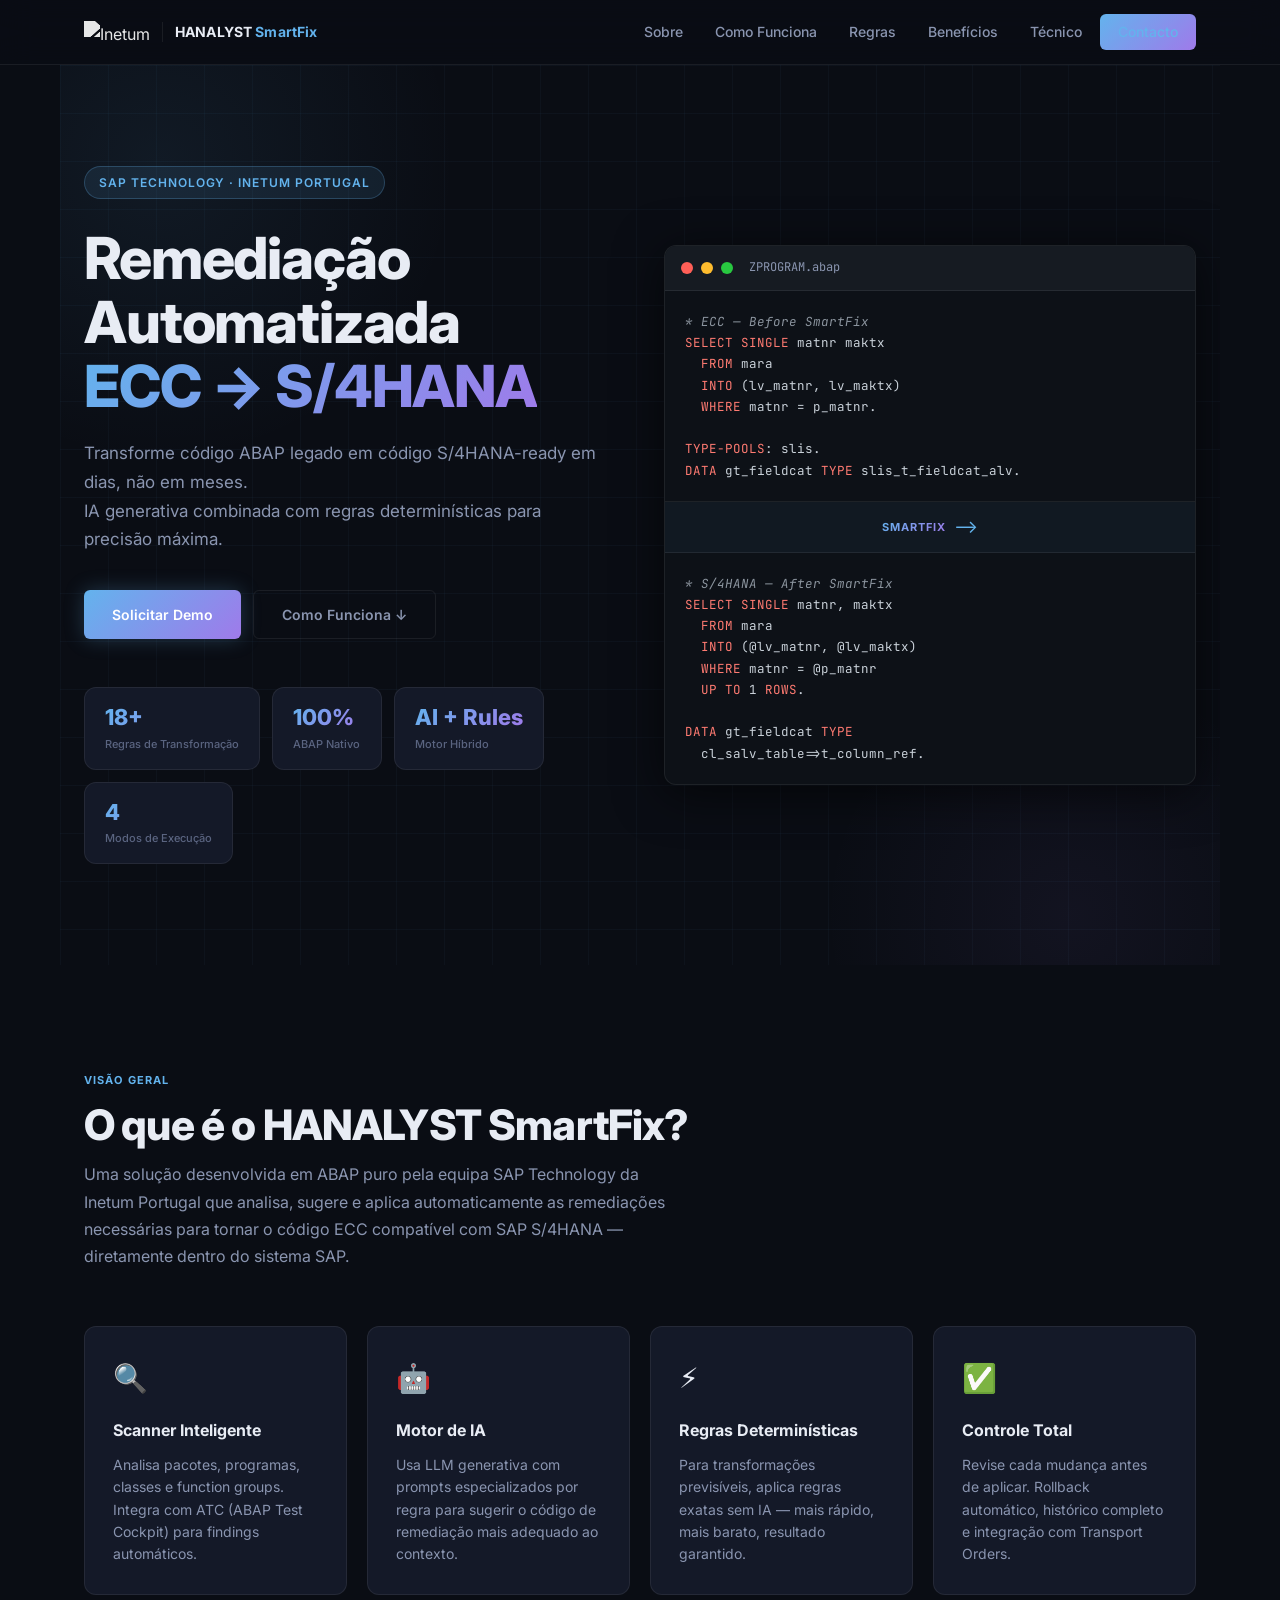
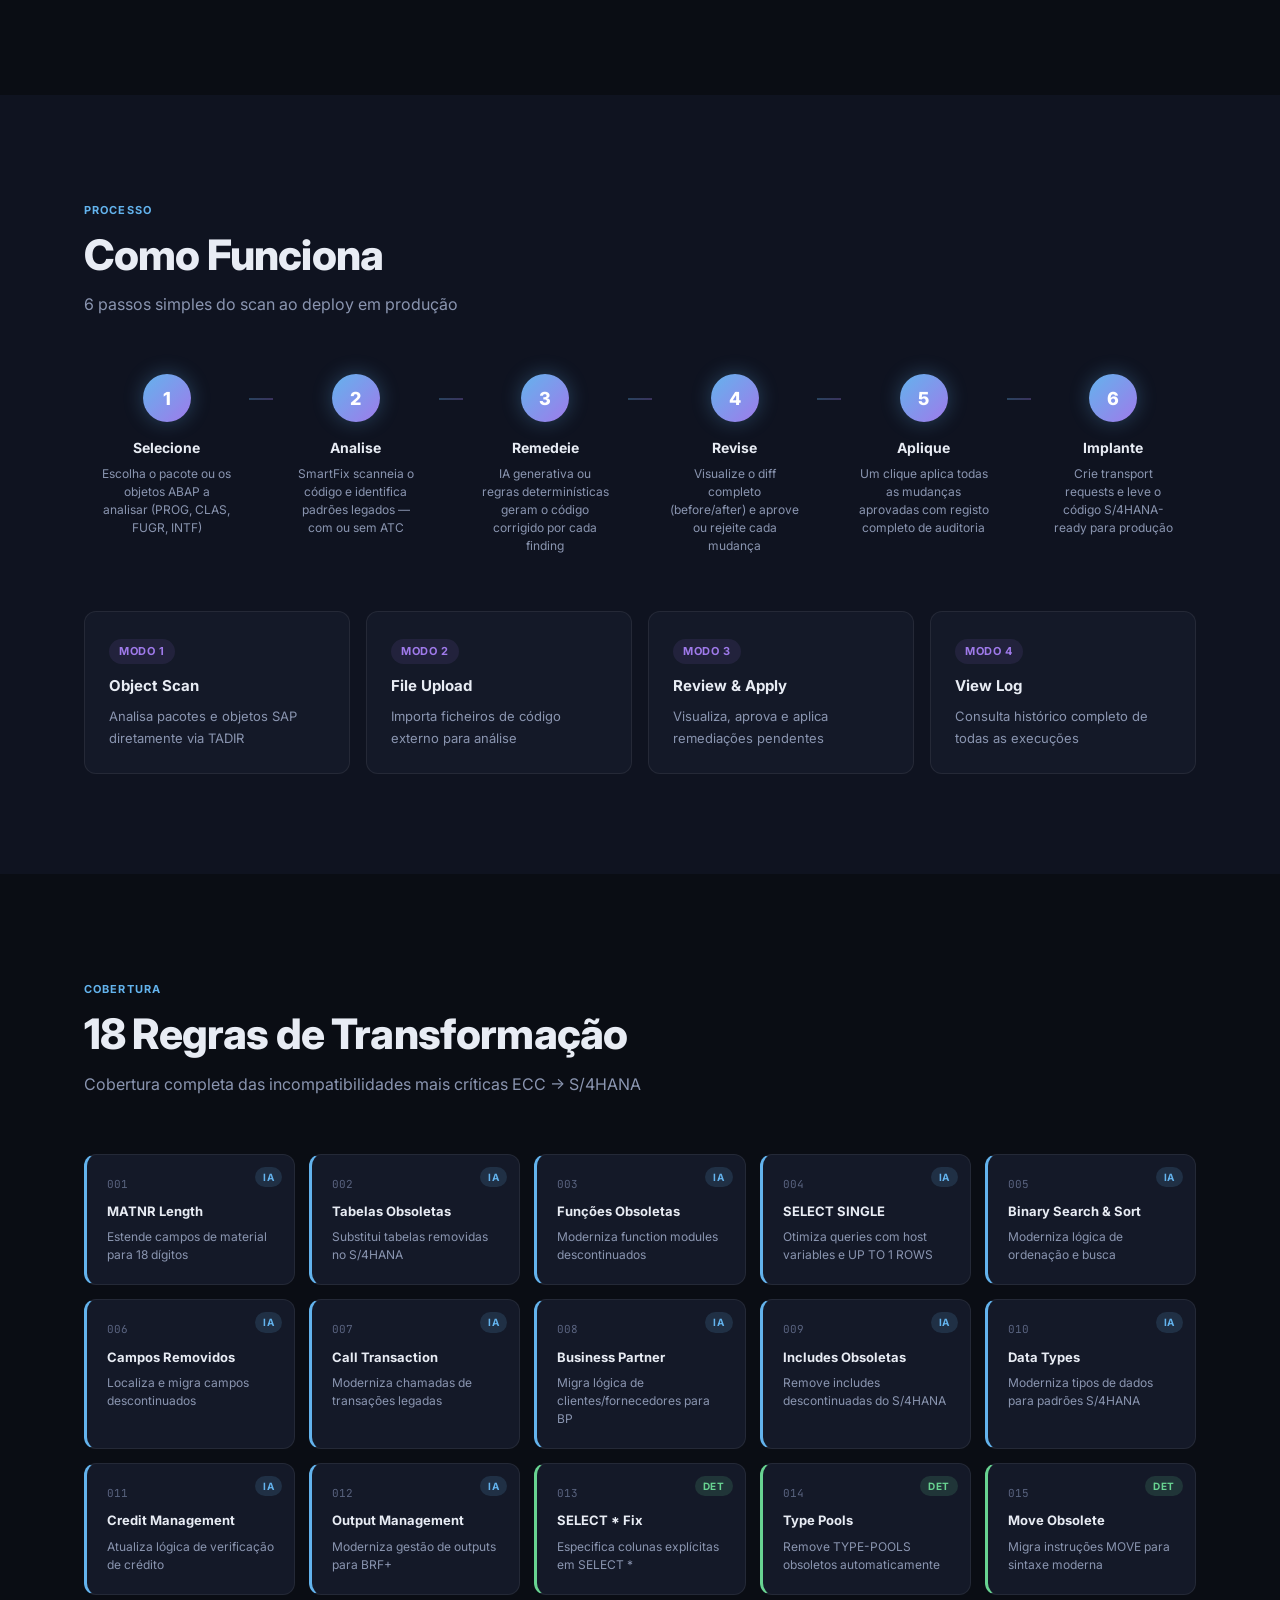
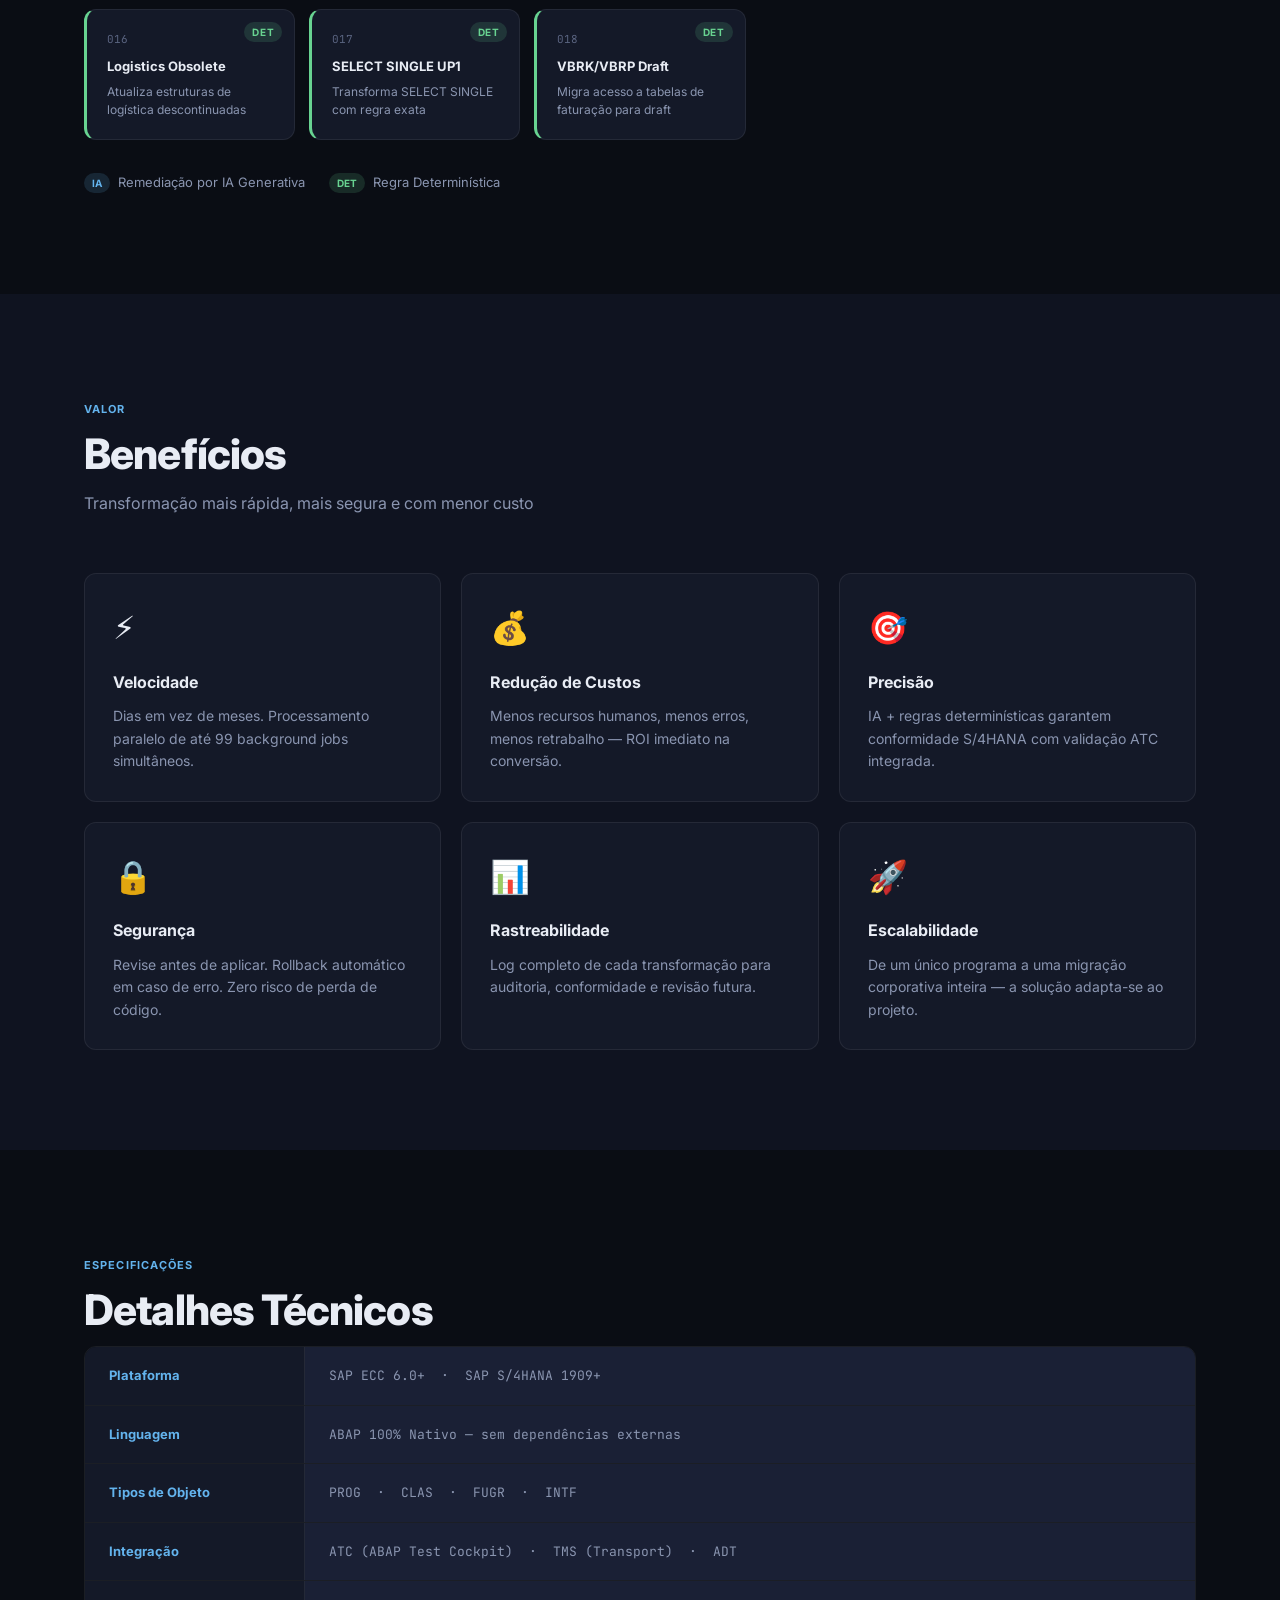
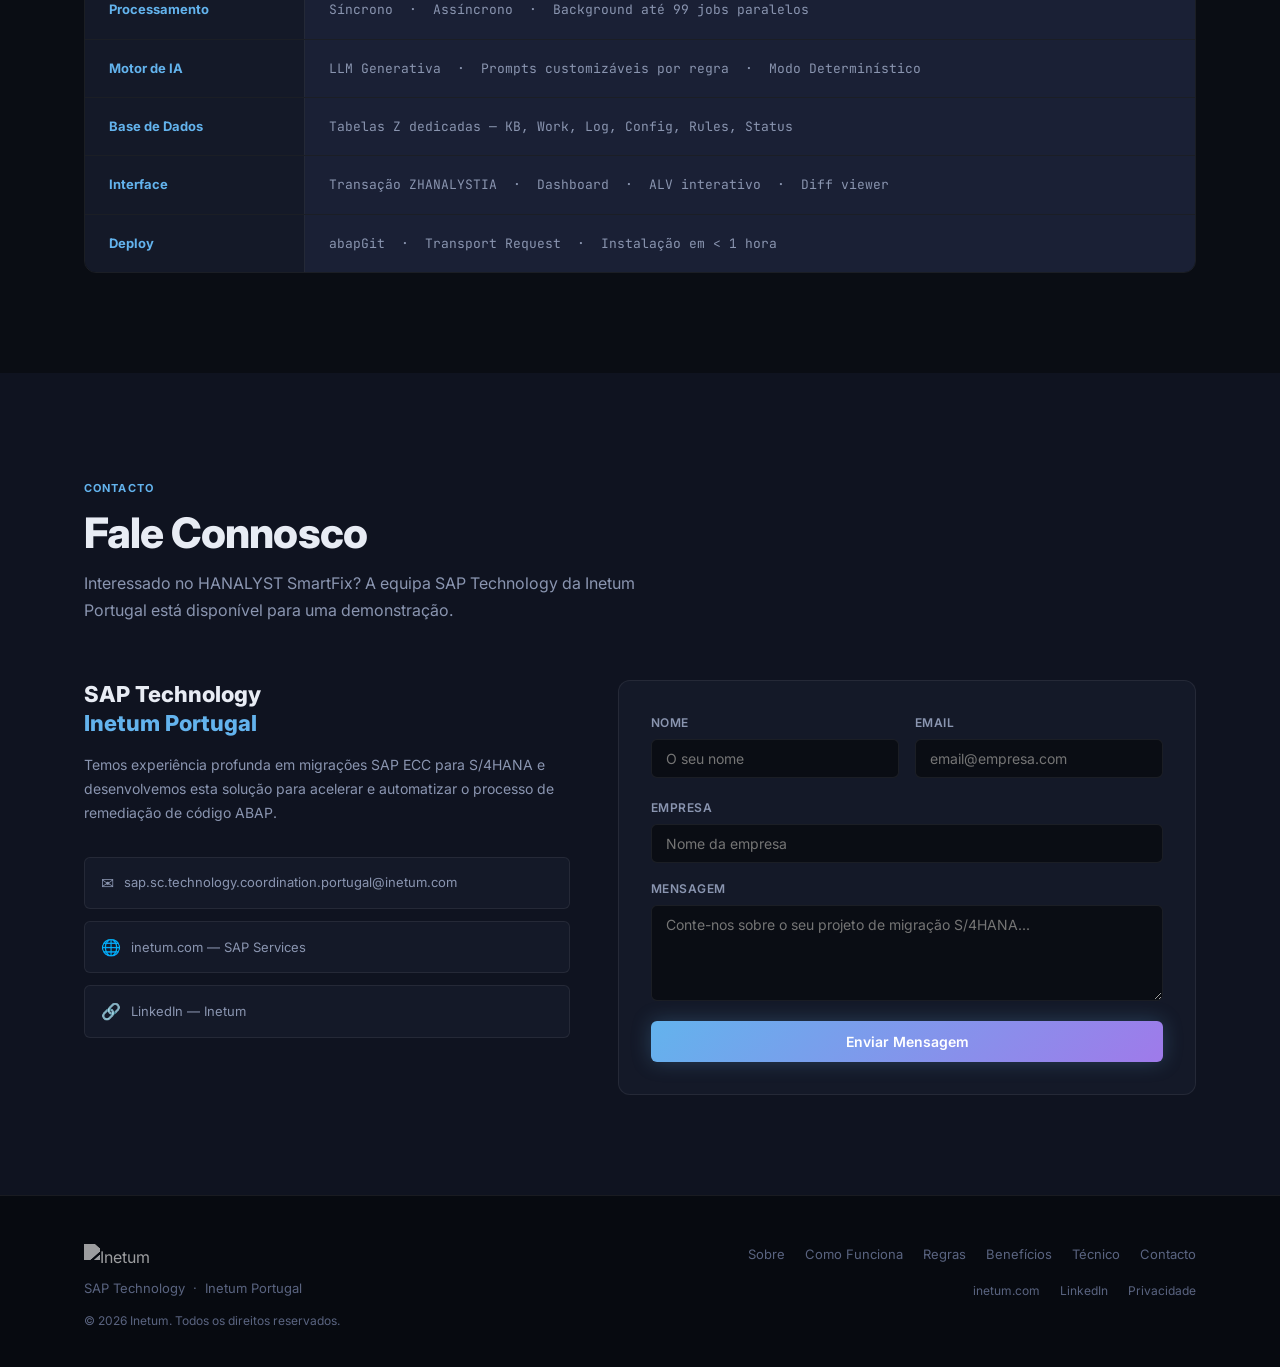
==== commit 5cc78afb: "Redesign: dark theme professional UI" ====
--- a/index.html
+++ b/index.html
@@ -1,439 +1,509 @@
 <!DOCTYPE html>
 <html lang="pt">
 <head>
-    <meta charset="UTF-8">
-    <meta name="viewport" content="width=device-width, initial-scale=1.0">
-    <meta name="description" content="HANALYST SmartFix - Remediação Automatizada de Código ABAP de ECC para S/4HANA">
-    <meta name="keywords" content="SAP, S/4HANA, ECC, ABAP, Automação, Transformação Digital">
-    <title>HANALYST SmartFix - Transformação Inteligente ECC → S/4HANA</title>
-    <link rel="stylesheet" href="styles.css">
+  <meta charset="UTF-8" />
+  <meta name="viewport" content="width=device-width, initial-scale=1.0" />
+  <meta name="description" content="HANALYST SmartFix — Remediação automatizada de código ABAP de ECC para S/4HANA" />
+  <title>HANALYST SmartFix — ECC → S/4HANA</title>
+  <link rel="preconnect" href="https://fonts.googleapis.com" />
+  <link rel="preconnect" href="https://fonts.gstatic.com" crossorigin />
+  <link href="https://fonts.googleapis.com/css2?family=Inter:wght@300;400;500;600;700;800&family=JetBrains+Mono:wght@400;600&display=swap" rel="stylesheet" />
+  <link rel="stylesheet" href="styles.css" />
 </head>
 <body>
-    <!-- Navigation -->
-    <header class="navbar">
-        <div class="container">
-            <div class="nav-wrapper">
-                <div class="logo">
-                    <span class="logo-text">HANALYST<br><small>SmartFix</small></span>
-                </div>
-                <nav class="nav-menu">
-                    <a href="#overview">Visão Geral</a>
-                    <a href="#features">Funcionalidades</a>
-                    <a href="#how-it-works">Como Funciona</a>
-                    <a href="#benefits">Benefícios</a>
-                    <a href="#contact">Contacto</a>
-                </nav>
-                <div class="nav-cta">
-                    <a href="#contact" class="btn-primary">Solicitar Demo</a>
-                </div>
+
+  <!-- NAV -->
+  <header class="nav">
+    <div class="nav-inner">
+      <a href="#" class="nav-logo">
+        <img src="https://www.inetum.com/content/dam/inetum/navigation/inetum-logo.svg" alt="Inetum" class="nav-logo-img" />
+        <span class="nav-logo-sep"></span>
+        <span class="nav-logo-product">HANALYST <span class="accent">SmartFix</span></span>
+      </a>
+      <nav class="nav-links">
+        <a href="#about">Sobre</a>
+        <a href="#how">Como Funciona</a>
+        <a href="#rules">Regras</a>
+        <a href="#benefits">Benefícios</a>
+        <a href="#specs">Técnico</a>
+        <a href="#contact" class="nav-cta">Contacto</a>
+      </nav>
+      <button class="nav-hamburger" aria-label="Menu">&#9776;</button>
+    </div>
+  </header>
+
+  <!-- HERO -->
+  <section class="hero">
+    <div class="hero-bg-grid"></div>
+    <div class="hero-inner">
+      <div class="hero-tag">SAP Technology · Inetum Portugal</div>
+      <h1 class="hero-title">
+        Remediação Automatizada<br />
+        <span class="gradient-text">ECC → S/4HANA</span>
+      </h1>
+      <p class="hero-sub">
+        Transforme código ABAP legado em código S/4HANA-ready em dias, não em meses.<br />
+        IA generativa combinada com regras determinísticas para precisão máxima.
+      </p>
+      <div class="hero-actions">
+        <a href="#contact" class="btn btn-primary">Solicitar Demo</a>
+        <a href="#how" class="btn btn-ghost">Como Funciona ↓</a>
+      </div>
+      <div class="hero-stats">
+        <div class="stat-pill">
+          <span class="stat-num">18+</span>
+          <span class="stat-label">Regras de Transformação</span>
+        </div>
+        <div class="stat-pill">
+          <span class="stat-num">100%</span>
+          <span class="stat-label">ABAP Nativo</span>
+        </div>
+        <div class="stat-pill">
+          <span class="stat-num">AI + Rules</span>
+          <span class="stat-label">Motor Híbrido</span>
+        </div>
+        <div class="stat-pill">
+          <span class="stat-num">4</span>
+          <span class="stat-label">Modos de Execução</span>
+        </div>
+      </div>
+    </div>
+    <div class="hero-code-block">
+      <div class="code-window">
+        <div class="code-bar">
+          <span class="dot red"></span><span class="dot yellow"></span><span class="dot green"></span>
+          <span class="code-filename">ZPROGRAM.abap</span>
+        </div>
+        <pre class="code-before"><span class="code-comment">* ECC — Before SmartFix</span>
+<span class="code-kw">SELECT SINGLE</span> matnr maktx
+  <span class="code-kw">FROM</span> mara
+  <span class="code-kw">INTO</span> (lv_matnr, lv_maktx)
+  <span class="code-kw">WHERE</span> matnr = p_matnr.
+
+<span class="code-kw">TYPE-POOLS</span>: slis.
+<span class="code-kw">DATA</span> gt_fieldcat <span class="code-kw">TYPE</span> slis_t_fieldcat_alv.</pre>
+        <div class="code-arrow">
+          <span class="arrow-label">SmartFix</span>
+          <span class="arrow-sym">⟶</span>
+        </div>
+        <pre class="code-after"><span class="code-comment">* S/4HANA — After SmartFix</span>
+<span class="code-kw">SELECT SINGLE</span> matnr, maktx
+  <span class="code-kw">FROM</span> mara
+  <span class="code-kw">INTO</span> (@lv_matnr, @lv_maktx)
+  <span class="code-kw">WHERE</span> matnr = @p_matnr
+  <span class="code-kw">UP TO</span> 1 <span class="code-kw">ROWS</span>.
+
+<span class="code-kw">DATA</span> gt_fieldcat <span class="code-kw">TYPE</span>
+  cl_salv_table=&gt;t_column_ref.</pre>
+      </div>
+    </div>
+  </section>
+
+  <!-- ABOUT -->
+  <section id="about" class="section">
+    <div class="container">
+      <div class="section-label">Visão Geral</div>
+      <h2>O que é o HANALYST SmartFix?</h2>
+      <p class="section-desc">
+        Uma solução desenvolvida em ABAP puro pela equipa SAP Technology da Inetum Portugal que analisa, sugere e aplica automaticamente
+        as remediações necessárias para tornar o código ECC compatível com SAP S/4HANA — diretamente dentro do sistema SAP.
+      </p>
+      <div class="cards-4">
+        <div class="card">
+          <div class="card-icon">&#x1F50D;</div>
+          <h3>Scanner Inteligente</h3>
+          <p>Analisa pacotes, programas, classes e function groups. Integra com ATC (ABAP Test Cockpit) para findings automáticos.</p>
+        </div>
+        <div class="card">
+          <div class="card-icon">&#x1F916;</div>
+          <h3>Motor de IA</h3>
+          <p>Usa LLM generativa com prompts especializados por regra para sugerir o código de remediação mais adequado ao contexto.</p>
+        </div>
+        <div class="card">
+          <div class="card-icon">&#x26A1;</div>
+          <h3>Regras Determinísticas</h3>
+          <p>Para transformações previsíveis, aplica regras exatas sem IA — mais rápido, mais barato, resultado garantido.</p>
+        </div>
+        <div class="card">
+          <div class="card-icon">&#x2705;</div>
+          <h3>Controle Total</h3>
+          <p>Revise cada mudança antes de aplicar. Rollback automático, histórico completo e integração com Transport Orders.</p>
+        </div>
+      </div>
+    </div>
+  </section>
+
+  <!-- HOW IT WORKS -->
+  <section id="how" class="section section-alt">
+    <div class="container">
+      <div class="section-label">Processo</div>
+      <h2>Como Funciona</h2>
+      <p class="section-desc">6 passos simples do scan ao deploy em produção</p>
+      <div class="steps">
+        <div class="step">
+          <div class="step-num">1</div>
+          <div class="step-body">
+            <h4>Selecione</h4>
+            <p>Escolha o pacote ou os objetos ABAP a analisar (PROG, CLAS, FUGR, INTF)</p>
+          </div>
+        </div>
+        <div class="step-connector"></div>
+        <div class="step">
+          <div class="step-num">2</div>
+          <div class="step-body">
+            <h4>Analise</h4>
+            <p>SmartFix scanneia o código e identifica padrões legados — com ou sem ATC</p>
+          </div>
+        </div>
+        <div class="step-connector"></div>
+        <div class="step">
+          <div class="step-num">3</div>
+          <div class="step-body">
+            <h4>Remedeie</h4>
+            <p>IA generativa ou regras determinísticas geram o código corrigido por cada finding</p>
+          </div>
+        </div>
+        <div class="step-connector"></div>
+        <div class="step">
+          <div class="step-num">4</div>
+          <div class="step-body">
+            <h4>Revise</h4>
+            <p>Visualize o diff completo (before/after) e aprove ou rejeite cada mudança</p>
+          </div>
+        </div>
+        <div class="step-connector"></div>
+        <div class="step">
+          <div class="step-num">5</div>
+          <div class="step-body">
+            <h4>Aplique</h4>
+            <p>Um clique aplica todas as mudanças aprovadas com registo completo de auditoria</p>
+          </div>
+        </div>
+        <div class="step-connector"></div>
+        <div class="step">
+          <div class="step-num">6</div>
+          <div class="step-body">
+            <h4>Implante</h4>
+            <p>Crie transport requests e leve o código S/4HANA-ready para produção</p>
+          </div>
+        </div>
+      </div>
+
+      <div class="modes-grid">
+        <div class="mode-card">
+          <span class="mode-num">Modo 1</span>
+          <h4>Object Scan</h4>
+          <p>Analisa pacotes e objetos SAP diretamente via TADIR</p>
+        </div>
+        <div class="mode-card">
+          <span class="mode-num">Modo 2</span>
+          <h4>File Upload</h4>
+          <p>Importa ficheiros de código externo para análise</p>
+        </div>
+        <div class="mode-card">
+          <span class="mode-num">Modo 3</span>
+          <h4>Review &amp; Apply</h4>
+          <p>Visualiza, aprova e aplica remediações pendentes</p>
+        </div>
+        <div class="mode-card">
+          <span class="mode-num">Modo 4</span>
+          <h4>View Log</h4>
+          <p>Consulta histórico completo de todas as execuções</p>
+        </div>
+      </div>
+    </div>
+  </section>
+
+  <!-- RULES -->
+  <section id="rules" class="section">
+    <div class="container">
+      <div class="section-label">Cobertura</div>
+      <h2>18 Regras de Transformação</h2>
+      <p class="section-desc">Cobertura completa das incompatibilidades mais críticas ECC → S/4HANA</p>
+      <div class="rules-grid">
+
+        <div class="rule-card ai">
+          <div class="rule-badge">IA</div>
+          <span class="rule-id">001</span>
+          <h4>MATNR Length</h4>
+          <p>Estende campos de material para 18 dígitos</p>
+        </div>
+        <div class="rule-card ai">
+          <div class="rule-badge">IA</div>
+          <span class="rule-id">002</span>
+          <h4>Tabelas Obsoletas</h4>
+          <p>Substitui tabelas removidas no S/4HANA</p>
+        </div>
+        <div class="rule-card ai">
+          <div class="rule-badge">IA</div>
+          <span class="rule-id">003</span>
+          <h4>Funções Obsoletas</h4>
+          <p>Moderniza function modules descontinuados</p>
+        </div>
+        <div class="rule-card ai">
+          <div class="rule-badge">IA</div>
+          <span class="rule-id">004</span>
+          <h4>SELECT SINGLE</h4>
+          <p>Otimiza queries com host variables e UP TO 1 ROWS</p>
+        </div>
+        <div class="rule-card ai">
+          <div class="rule-badge">IA</div>
+          <span class="rule-id">005</span>
+          <h4>Binary Search &amp; Sort</h4>
+          <p>Moderniza lógica de ordenação e busca</p>
+        </div>
+        <div class="rule-card ai">
+          <div class="rule-badge">IA</div>
+          <span class="rule-id">006</span>
+          <h4>Campos Removidos</h4>
+          <p>Localiza e migra campos descontinuados</p>
+        </div>
+        <div class="rule-card ai">
+          <div class="rule-badge">IA</div>
+          <span class="rule-id">007</span>
+          <h4>Call Transaction</h4>
+          <p>Moderniza chamadas de transações legadas</p>
+        </div>
+        <div class="rule-card ai">
+          <div class="rule-badge">IA</div>
+          <span class="rule-id">008</span>
+          <h4>Business Partner</h4>
+          <p>Migra lógica de clientes/fornecedores para BP</p>
+        </div>
+        <div class="rule-card ai">
+          <div class="rule-badge">IA</div>
+          <span class="rule-id">009</span>
+          <h4>Includes Obsoletas</h4>
+          <p>Remove includes descontinuadas do S/4HANA</p>
+        </div>
+        <div class="rule-card ai">
+          <div class="rule-badge">IA</div>
+          <span class="rule-id">010</span>
+          <h4>Data Types</h4>
+          <p>Moderniza tipos de dados para padrões S/4HANA</p>
+        </div>
+        <div class="rule-card ai">
+          <div class="rule-badge">IA</div>
+          <span class="rule-id">011</span>
+          <h4>Credit Management</h4>
+          <p>Atualiza lógica de verificação de crédito</p>
+        </div>
+        <div class="rule-card ai">
+          <div class="rule-badge">IA</div>
+          <span class="rule-id">012</span>
+          <h4>Output Management</h4>
+          <p>Moderniza gestão de outputs para BRF+</p>
+        </div>
+        <div class="rule-card det">
+          <div class="rule-badge det-badge">DET</div>
+          <span class="rule-id">013</span>
+          <h4>SELECT * Fix</h4>
+          <p>Especifica colunas explícitas em SELECT *</p>
+        </div>
+        <div class="rule-card det">
+          <div class="rule-badge det-badge">DET</div>
+          <span class="rule-id">014</span>
+          <h4>Type Pools</h4>
+          <p>Remove TYPE-POOLS obsoletos automaticamente</p>
+        </div>
+        <div class="rule-card det">
+          <div class="rule-badge det-badge">DET</div>
+          <span class="rule-id">015</span>
+          <h4>Move Obsolete</h4>
+          <p>Migra instruções MOVE para sintaxe moderna</p>
+        </div>
+        <div class="rule-card det">
+          <div class="rule-badge det-badge">DET</div>
+          <span class="rule-id">016</span>
+          <h4>Logistics Obsolete</h4>
+          <p>Atualiza estruturas de logística descontinuadas</p>
+        </div>
+        <div class="rule-card det">
+          <div class="rule-badge det-badge">DET</div>
+          <span class="rule-id">017</span>
+          <h4>SELECT SINGLE UP1</h4>
+          <p>Transforma SELECT SINGLE com regra exata</p>
+        </div>
+        <div class="rule-card det">
+          <div class="rule-badge det-badge">DET</div>
+          <span class="rule-id">018</span>
+          <h4>VBRK/VBRP Draft</h4>
+          <p>Migra acesso a tabelas de faturação para draft</p>
+        </div>
+
+      </div>
+      <div class="rules-legend">
+        <span class="legend-item"><span class="badge-mini ai-mini">IA</span> Remediação por IA Generativa</span>
+        <span class="legend-item"><span class="badge-mini det-mini">DET</span> Regra Determinística</span>
+      </div>
+    </div>
+  </section>
+
+  <!-- BENEFITS -->
+  <section id="benefits" class="section section-alt">
+    <div class="container">
+      <div class="section-label">Valor</div>
+      <h2>Benefícios</h2>
+      <p class="section-desc">Transformação mais rápida, mais segura e com menor custo</p>
+      <div class="benefits-grid">
+        <div class="benefit-card">
+          <div class="benefit-icon">&#x26A1;</div>
+          <h4>Velocidade</h4>
+          <p>Dias em vez de meses. Processamento paralelo de até 99 background jobs simultâneos.</p>
+        </div>
+        <div class="benefit-card">
+          <div class="benefit-icon">&#x1F4B0;</div>
+          <h4>Redução de Custos</h4>
+          <p>Menos recursos humanos, menos erros, menos retrabalho — ROI imediato na conversão.</p>
+        </div>
+        <div class="benefit-card">
+          <div class="benefit-icon">&#x1F3AF;</div>
+          <h4>Precisão</h4>
+          <p>IA + regras determinísticas garantem conformidade S/4HANA com validação ATC integrada.</p>
+        </div>
+        <div class="benefit-card">
+          <div class="benefit-icon">&#x1F512;</div>
+          <h4>Segurança</h4>
+          <p>Revise antes de aplicar. Rollback automático em caso de erro. Zero risco de perda de código.</p>
+        </div>
+        <div class="benefit-card">
+          <div class="benefit-icon">&#x1F4CA;</div>
+          <h4>Rastreabilidade</h4>
+          <p>Log completo de cada transformação para auditoria, conformidade e revisão futura.</p>
+        </div>
+        <div class="benefit-card">
+          <div class="benefit-icon">&#x1F680;</div>
+          <h4>Escalabilidade</h4>
+          <p>De um único programa a uma migração corporativa inteira — a solução adapta-se ao projeto.</p>
+        </div>
+      </div>
+    </div>
+  </section>
+
+  <!-- SPECS -->
+  <section id="specs" class="section">
+    <div class="container">
+      <div class="section-label">Especificações</div>
+      <h2>Detalhes Técnicos</h2>
+      <div class="specs-table">
+        <div class="spec-row">
+          <div class="spec-key">Plataforma</div>
+          <div class="spec-val">SAP ECC 6.0+ &nbsp;·&nbsp; SAP S/4HANA 1909+</div>
+        </div>
+        <div class="spec-row">
+          <div class="spec-key">Linguagem</div>
+          <div class="spec-val">ABAP 100% Nativo — sem dependências externas</div>
+        </div>
+        <div class="spec-row">
+          <div class="spec-key">Tipos de Objeto</div>
+          <div class="spec-val">PROG &nbsp;·&nbsp; CLAS &nbsp;·&nbsp; FUGR &nbsp;·&nbsp; INTF</div>
+        </div>
+        <div class="spec-row">
+          <div class="spec-key">Integração</div>
+          <div class="spec-val">ATC (ABAP Test Cockpit) &nbsp;·&nbsp; TMS (Transport) &nbsp;·&nbsp; ADT</div>
+        </div>
+        <div class="spec-row">
+          <div class="spec-key">Processamento</div>
+          <div class="spec-val">Síncrono &nbsp;·&nbsp; Assíncrono &nbsp;·&nbsp; Background até 99 jobs paralelos</div>
+        </div>
+        <div class="spec-row">
+          <div class="spec-key">Motor de IA</div>
+          <div class="spec-val">LLM Generativa &nbsp;·&nbsp; Prompts customizáveis por regra &nbsp;·&nbsp; Modo Determinístico</div>
+        </div>
+        <div class="spec-row">
+          <div class="spec-key">Base de Dados</div>
+          <div class="spec-val">Tabelas Z dedicadas — KB, Work, Log, Config, Rules, Status</div>
+        </div>
+        <div class="spec-row">
+          <div class="spec-key">Interface</div>
+          <div class="spec-val">Transação ZHANALYSTIA &nbsp;·&nbsp; Dashboard &nbsp;·&nbsp; ALV interativo &nbsp;·&nbsp; Diff viewer</div>
+        </div>
+        <div class="spec-row">
+          <div class="spec-key">Deploy</div>
+          <div class="spec-val">abapGit &nbsp;·&nbsp; Transport Request &nbsp;·&nbsp; Instalação em &lt; 1 hora</div>
+        </div>
+      </div>
+    </div>
+  </section>
+
+  <!-- CONTACT -->
+  <section id="contact" class="section section-contact">
+    <div class="container">
+      <div class="section-label">Contacto</div>
+      <h2>Fale Connosco</h2>
+      <p class="section-desc">
+        Interessado no HANALYST SmartFix? A equipa SAP Technology da Inetum Portugal está disponível para uma demonstração.
+      </p>
+      <div class="contact-box">
+        <div class="contact-info">
+          <h3>SAP Technology<br /><span class="accent">Inetum Portugal</span></h3>
+          <p>Temos experiência profunda em migrações SAP ECC para S/4HANA e desenvolvemos esta solução para acelerar e automatizar o processo de remediação de código ABAP.</p>
+          <div class="contact-links">
+            <a href="mailto:sap.sc.technology.coordination.portugal@inetum.com" class="contact-link-email">
+              <span class="link-icon">&#x2709;</span>
+              sap.sc.technology.coordination.portugal@inetum.com
+            </a>
+            <a href="https://www.inetum.com/pt/homepage/servicos/sap-services.html" target="_blank" class="contact-link-web">
+              <span class="link-icon">&#x1F310;</span>
+              inetum.com — SAP Services
+            </a>
+            <a href="https://www.linkedin.com/company/inetum/" target="_blank" class="contact-link-web">
+              <span class="link-icon">&#x1F517;</span>
+              LinkedIn — Inetum
+            </a>
+          </div>
+        </div>
+        <form class="contact-form" id="contactForm">
+          <div class="form-row">
+            <div class="form-group">
+              <label for="name">Nome</label>
+              <input type="text" id="name" name="name" placeholder="O seu nome" required />
             </div>
-        </div>
-    </header>
-
-    <!-- Hero Section -->
-    <section class="hero">
-        <div class="hero-content">
-            <h1>Transformação Inteligente de Código ABAP</h1>
-            <p class="subtitle">De ECC para S/4HANA em Dias, Não em Meses</p>
-            <p class="description">Automatize a remediação de código legado com IA e regras determinísticas. HANALYST SmartFix acelera sua jornada para S/4HANA com precisão e conformidade garantidas.</p>
-            <div class="hero-cta">
-                <a href="#contact" class="btn-primary btn-lg">Comece Agora</a>
-                <a href="#overview" class="btn-secondary btn-lg">Saiba Mais</a>
+            <div class="form-group">
+              <label for="email">Email</label>
+              <input type="email" id="email" name="email" placeholder="email@empresa.com" required />
             </div>
-        </div>
-        <div class="hero-visual">
-            <div class="visual-box">
-                <div class="stat">
-                    <h3>18+</h3>
-                    <p>Regras de Transformação</p>
-                </div>
-                <div class="stat">
-                    <h3>100%</h3>
-                    <p>Automatizado</p>
-                </div>
-                <div class="stat">
-                    <h3>AI + Rules</h3>
-                    <p>Híbrido Inteligente</p>
-                </div>
-            </div>
-        </div>
-    </section>
-
-    <!-- Overview Section -->
-    <section id="overview" class="section overview">
-        <div class="container">
-            <h2>Remediação Automatizada ECC → S/4HANA</h2>
-            <p class="section-subtitle">A solução completa para modernização de código ABAP</p>
-            
-            <div class="overview-grid">
-                <div class="overview-card">
-                    <div class="icon">📊</div>
-                    <h3>Análise Inteligente</h3>
-                    <p>Scanner com IA que identifica automaticamente padrões legados e sugere remediações otimizadas</p>
-                </div>
-                <div class="overview-card">
-                    <div class="icon">🔄</div>
-                    <h3>Aplicação Automática</h3>
-                    <p>Aplica transformações com um clique, mantendo compatibilidade total e histórico completo</p>
-                </div>
-                <div class="overview-card">
-                    <div class="icon">✅</div>
-                    <h3>Validação Contínua</h3>
-                    <p>Integração com ATC para garantir conformidade S/4HANA antes e após cada mudança</p>
-                </div>
-                <div class="overview-card">
-                    <div class="icon">📈</div>
-                    <h3>Escalabilidade</h3>
-                    <p>Processa pacotes inteiros em paralelo, adaptando-se ao seu ritmo de transformação</p>
-                </div>
-            </div>
-        </div>
-    </section>
-
-    <!-- Features Section -->
-    <section id="features" class="section features">
-        <div class="container">
-            <h2>Funcionalidades Principais</h2>
-            <p class="section-subtitle">Tudo o que precisa para transformar seu código</p>
-            
-            <div class="features-grid">
-                <div class="feature-item">
-                    <h4>4 Modos de Execução</h4>
-                    <ul>
-                        <li>Scan de Objetos - Analisa pacotes e objetos</li>
-                        <li>Upload de Ficheiros - Importa código direto</li>
-                        <li>Revisão e Aplicação - Controle fino das mudanças</li>
-                        <li>Visualização de Logs - Rastreabilidade completa</li>
-                    </ul>
-                </div>
-                <div class="feature-item">
-                    <h4>18 Regras de Transformação</h4>
-                    <ul>
-                        <li>MATNR Length - Extensão de campos de material</li>
-                        <li>Tabelas Obsoletas - VBRK, VBRP, etc</li>
-                        <li>SELECT SINGLE - Optimização de queries</li>
-                        <li>Binary Search - Ordenação eficiente</li>
-                        <li>Type Pools - Modernização de tipos</li>
-                        <li>Business Partner - Migração de dados mestres</li>
-                        <li>E muito mais...</li>
-                    </ul>
-                </div>
-                <div class="feature-item">
-                    <h4>Processamento Híbrido</h4>
-                    <ul>
-                        <li>IA Generativa - Sugestões inteligentes</li>
-                        <li>Regras Determinísticas - Transformações garantidas</li>
-                        <li>Combinação Inteligente - Melhor de ambos os mundos</li>
-                        <li>Customizável - Adapte às suas necessidades</li>
-                    </ul>
-                </div>
-                <div class="feature-item">
-                    <h4>Controle Total</h4>
-                    <ul>
-                        <li>Review Antes de Aplicar - Visualize todas as mudanças</li>
-                        <li>Rollback Automático - Desfaça em caso de erro</li>
-                        <li>Transport Orders - Integração com CTS</li>
-                        <li>Histórico Completo - Auditoria e rastreabilidade</li>
-                    </ul>
-                </div>
-            </div>
-        </div>
-    </section>
-
-    <!-- How It Works Section -->
-    <section id="how-it-works" class="section how-it-works">
-        <div class="container">
-            <h2>Como Funciona</h2>
-            <p class="section-subtitle">Processo simples e transparente</p>
-            
-            <div class="workflow">
-                <div class="workflow-step">
-                    <div class="step-number">1</div>
-                    <h4>Selecione</h4>
-                    <p>Escolha os objetos ABAP a analisar (programas, classes, módulos de função)</p>
-                </div>
-                <div class="workflow-step">
-                    <div class="step-number">2</div>
-                    <h4>Analise</h4>
-                    <p>SmartFix scanneia o código e identifica padrões legados usando IA ou regras determinísticas</p>
-                </div>
-                <div class="workflow-step">
-                    <div class="step-number">3</div>
-                    <h4>Revise</h4>
-                    <p>Visualize todas as sugestões de remediação de forma interativa e intuitiva</p>
-                </div>
-                <div class="workflow-step">
-                    <div class="step-number">4</div>
-                    <h4>Aplique</h4>
-                    <p>Com um clique, as mudanças são aplicadas automaticamente com histórico completo</p>
-                </div>
-                <div class="workflow-step">
-                    <div class="step-number">5</div>
-                    <h4>Valide</h4>
-                    <p>ATC valida automaticamente a conformidade S/4HANA antes de finalizar</p>
-                </div>
-                <div class="workflow-step">
-                    <div class="step-number">6</div>
-                    <h4>Implante</h4>
-                    <p>Crie transport orders e implante em produção com confiança</p>
-                </div>
-            </div>
-        </div>
-    </section>
-
-    <!-- Rules Section -->
-    <section class="section rules-section">
-        <div class="container">
-            <h2>Regras de Transformação</h2>
-            <p class="section-subtitle">18 transformações cobrindo os principais cenários S/4HANA</p>
-            
-            <div class="rules-grid">
-                <div class="rule-card">
-                    <span class="rule-id">001</span>
-                    <h4>MATNR Length</h4>
-                    <p>Estende campos de material para 18 dígitos</p>
-                </div>
-                <div class="rule-card">
-                    <span class="rule-id">002</span>
-                    <h4>Tabelas Obsoletas</h4>
-                    <p>Identifica e substitui tabelas removidas</p>
-                </div>
-                <div class="rule-card">
-                    <span class="rule-id">003</span>
-                    <h4>Campos Removidos</h4>
-                    <p>Localiza campos descontinuados</p>
-                </div>
-                <div class="rule-card">
-                    <span class="rule-id">004</span>
-                    <h4>SELECT SINGLE</h4>
-                    <p>Optimiza queries com SELECT SINGLE ➜ UP1</p>
-                </div>
-                <div class="rule-card">
-                    <span class="rule-id">005</span>
-                    <h4>Binary Search</h4>
-                    <p>Moderniza ordenação e busca binária</p>
-                </div>
-                <div class="rule-card">
-                    <span class="rule-id">006</span>
-                    <h4>Type Pools</h4>
-                    <p>Migra type pools obsoletos</p>
-                </div>
-                <div class="rule-card">
-                    <span class="rule-id">007</span>
-                    <h4>Call Transaction</h4>
-                    <p>Moderniza chamadas de transações</p>
-                </div>
-                <div class="rule-card">
-                    <span class="rule-id">008</span>
-                    <h4>Business Partner</h4>
-                    <p>Migra para Business Partner</p>
-                </div>
-                <div class="rule-card">
-                    <span class="rule-id">009</span>
-                    <h4>Includes Obsoletas</h4>
-                    <p>Remove includes descontinuadas</p>
-                </div>
-                <div class="rule-card">
-                    <span class="rule-id">010</span>
-                    <h4>Data Types</h4>
-                    <p>Moderniza tipos de dados</p>
-                </div>
-                <div class="rule-card">
-                    <span class="rule-id">011</span>
-                    <h4>Credit Management</h4>
-                    <p>Atualiza lógica de credit check</p>
-                </div>
-                <div class="rule-card">
-                    <span class="rule-id">012</span>
-                    <h4>Output Management</h4>
-                    <p>Moderniza gestão de outputs</p>
-                </div>
-                <div class="rule-card">
-                    <span class="rule-id">013</span>
-                    <h4>SELECT * Fix</h4>
-                    <p>Especifica colunas em SELECT *</p>
-                </div>
-                <div class="rule-card">
-                    <span class="rule-id">014</span>
-                    <h4>Type Pools Det.</h4>
-                    <p>Regra determinística para type pools</p>
-                </div>
-                <div class="rule-card">
-                    <span class="rule-id">015</span>
-                    <h4>Move Obsolete Det.</h4>
-                    <p>Move campos obsoletos automaticamente</p>
-                </div>
-                <div class="rule-card">
-                    <span class="rule-id">016</span>
-                    <h4>Logistics Det.</h4>
-                    <p>Atualiza estruturas de logística</p>
-                </div>
-                <div class="rule-card">
-                    <span class="rule-id">017</span>
-                    <h4>SELECT SINGLE UP1 Det.</h4>
-                    <p>Regra determinística SELECT SINGLE</p>
-                </div>
-                <div class="rule-card">
-                    <span class="rule-id">018</span>
-                    <h4>VBRK/VBRP Draft Det.</h4>
-                    <p>Atualiza draft para VBRK/VBRP</p>
-                </div>
-            </div>
-        </div>
-    </section>
-
-    <!-- Benefits Section -->
-    <section id="benefits" class="section benefits">
-        <div class="container">
-            <h2>Benefícios</h2>
-            <p class="section-subtitle">Transformação mais rápida, segura e controlada</p>
-            
-            <div class="benefits-grid">
-                <div class="benefit">
-                    <div class="benefit-icon">⚡</div>
-                    <h4>Redução de Tempo</h4>
-                    <p>Dias em vez de meses na remediação de código. Processamento paralelo e automático.</p>
-                </div>
-                <div class="benefit">
-                    <div class="benefit-icon">💰</div>
-                    <h4>Redução de Custos</h4>
-                    <p>Menos pessoas envolvidas, menos risco de erro, menos retrabalho na conversão.</p>
-                </div>
-                <div class="benefit">
-                    <div class="benefit-icon">🎯</div>
-                    <h4>Precisão Garantida</h4>
-                    <p>IA + Regras determinísticas garantem conformidade S/4HANA total.</p>
-                </div>
-                <div class="benefit">
-                    <div class="benefit-icon">🔒</div>
-                    <h4>Controle Total</h4>
-                    <p>Revise tudo antes de aplicar. Rollback automático em caso de problemas.</p>
-                </div>
-                <div class="benefit">
-                    <div class="benefit-icon">📊</div>
-                    <h4>Rastreabilidade</h4>
-                    <p>Histórico completo de todas as mudanças para auditoria e conformidade.</p>
-                </div>
-                <div class="benefit">
-                    <div class="benefit-icon">🚀</div>
-                    <h4>Escalabilidade</h4>
-                    <p>Processe desde pequenos patches até transformações de empresa inteira.</p>
-                </div>
-            </div>
-        </div>
-    </section>
-
-    <!-- Specs Section -->
-    <section class="section specs">
-        <div class="container">
-            <h2>Especificações Técnicas</h2>
-            
-            <div class="specs-grid">
-                <div class="spec-item">
-                    <h4>Plataforma</h4>
-                    <p>SAP ECC 6.0+<br>SAP S/4HANA 1909+</p>
-                </div>
-                <div class="spec-item">
-                    <h4>Linguagem</h4>
-                    <p>ABAP (100%)<br>Módulos de integração</p>
-                </div>
-                <div class="spec-item">
-                    <h4>Tipos de Objeto</h4>
-                    <p>Programs (PROG)<br>Classes (CLAS)<br>Function Groups (FUGR)<br>Interfaces (INTF)</p>
-                </div>
-                <div class="spec-item">
-                    <h4>Integração</h4>
-                    <p>ABAP Test Cockpit (ATC)<br>Transport Management System (TMS)<br>ADT (ABAP Development Tools)</p>
-                </div>
-                <div class="spec-item">
-                    <h4>Processamento</h4>
-                    <p>Síncrono/Assíncrono<br>Background Jobs<br>Paralelo até 99 jobs</p>
-                </div>
-                <div class="spec-item">
-                    <h4>IA</h4>
-                    <p>LLM Generativa<br>Prompts Customizáveis<br>Modo Determinístico</p>
-                </div>
-            </div>
-        </div>
-    </section>
-
-    <!-- Contact Section -->
-    <section id="contact" class="section contact">
-        <div class="container">
-            <h2>Solicite uma Demonstração</h2>
-            <p class="section-subtitle">Veja HANALYST SmartFix em ação</p>
-            
-            <div class="contact-content">
-                <form class="contact-form">
-                    <div class="form-group">
-                        <label>Nome</label>
-                        <input type="text" required>
-                    </div>
-                    <div class="form-group">
-                        <label>Email</label>
-                        <input type="email" required>
-                    </div>
-                    <div class="form-group">
-                        <label>Empresa</label>
-                        <input type="text" required>
-                    </div>
-                    <div class="form-group">
-                        <label>Telefone (opcional)</label>
-                        <input type="tel">
-                    </div>
-                    <div class="form-group">
-                        <label>Mensagem</label>
-                        <textarea rows="4" placeholder="Conte-nos mais sobre seu projeto..."></textarea>
-                    </div>
-                    <button type="submit" class="btn-primary btn-lg">Enviar</button>
-                </form>
-                
-                <div class="contact-info">
-                    <h3>Contacto Direto</h3>
-                    <p><strong>Empresa:</strong> Inetum</p>
-                    <p><strong>Serviço:</strong> SAP Services & Enterprise Platforms</p>
-                    <p><strong>Produto:</strong> HANALYST SmartFix</p>
-                    <p><a href="mailto:info@inetum.com">info@inetum.com</a></p>
-                    <p><a href="https://www.inetum.com/pt/pt.html" target="_blank">www.inetum.com</a></p>
-                </div>
-            </div>
-        </div>
-    </section>
-
-    <!-- Footer -->
-    <footer class="footer">
-        <div class="container">
-            <div class="footer-content">
-                <div class="footer-section">
-                    <h4>HANALYST SmartFix</h4>
-                    <p>Transformação Inteligente ECC → S/4HANA</p>
-                </div>
-                <div class="footer-section">
-                    <h4>Links</h4>
-                    <ul>
-                        <li><a href="#overview">Visão Geral</a></li>
-                        <li><a href="#features">Funcionalidades</a></li>
-                        <li><a href="#how-it-works">Como Funciona</a></li>
-                        <li><a href="#benefits">Benefícios</a></li>
-                    </ul>
-                </div>
-                <div class="footer-section">
-                    <h4>Inetum</h4>
-                    <ul>
-                        <li><a href="https://www.inetum.com/pt/pt.html" target="_blank">Website</a></li>
-                        <li><a href="https://www.linkedin.com/company/inetum/" target="_blank">LinkedIn</a></li>
-                        <li><a href="https://twitter.com/inetum_world" target="_blank">Twitter/X</a></li>
-                    </ul>
-                </div>
-            </div>
-            <div class="footer-bottom">
-                <p>&copy; 2026 Inetum. Todos os direitos reservados. HANALYST SmartFix é uma solução Inetum.</p>
-                <p><a href="https://www.inetum.com/pt/homepage/politica-de-privacidade.html" target="_blank">Política de Privacidade</a> | 
-                   <a href="https://www.inetum.com/pt/homepage/termos-e-condicoes.html" target="_blank">Termos e Condições</a></p>
-            </div>
-        </div>
-    </footer>
-
-    <script src="script.js"></script>
+          </div>
+          <div class="form-group">
+            <label for="company">Empresa</label>
+            <input type="text" id="company" name="company" placeholder="Nome da empresa" required />
+          </div>
+          <div class="form-group">
+            <label for="message">Mensagem</label>
+            <textarea id="message" name="message" rows="4" placeholder="Conte-nos sobre o seu projeto de migração S/4HANA..."></textarea>
+          </div>
+          <button type="submit" class="btn btn-primary btn-full">Enviar Mensagem</button>
+        </form>
+      </div>
+    </div>
+  </section>
+
+  <!-- FOOTER -->
+  <footer class="footer">
+    <div class="footer-inner">
+      <div class="footer-left">
+        <img src="https://www.inetum.com/content/dam/inetum/navigation/inetum-logo.svg" alt="Inetum" class="footer-logo" />
+        <p>SAP Technology &nbsp;·&nbsp; Inetum Portugal</p>
+        <p class="footer-copy">&copy; 2026 Inetum. Todos os direitos reservados.</p>
+      </div>
+      <div class="footer-right">
+        <nav class="footer-nav">
+          <a href="#about">Sobre</a>
+          <a href="#how">Como Funciona</a>
+          <a href="#rules">Regras</a>
+          <a href="#benefits">Benefícios</a>
+          <a href="#specs">Técnico</a>
+          <a href="#contact">Contacto</a>
+        </nav>
+        <div class="footer-links">
+          <a href="https://www.inetum.com/pt/pt.html" target="_blank">inetum.com</a>
+          <a href="https://www.linkedin.com/company/inetum/" target="_blank">LinkedIn</a>
+          <a href="https://www.inetum.com/pt/homepage/politica-de-privacidade.html" target="_blank">Privacidade</a>
+        </div>
+      </div>
+    </div>
+  </footer>
+
+  <script src="script.js"></script>
 </body>
 </html>
--- a/styles.css
+++ b/styles.css
@@ -1,719 +1,705 @@
-* {
-    margin: 0;
-    padding: 0;
-    box-sizing: border-box;
-}
+/* ── Reset & Base ── */
+*, *::before, *::after { box-sizing: border-box; margin: 0; padding: 0; }
 
 :root {
-    --primary-color: #0052cc;
-    --primary-dark: #003d99;
-    --secondary-color: #f57c00;
-    --accent-color: #26c6da;
-    --text-dark: #1a1a1a;
-    --text-light: #666666;
-    --bg-light: #f5f5f5;
-    --bg-white: #ffffff;
-    --border-color: #e0e0e0;
-    --success-color: #4caf50;
-    --warning-color: #ff9800;
-}
+  --bg:        #0a0d14;
+  --bg-alt:    #0f1320;
+  --bg-card:   #141928;
+  --bg-card2:  #1a2035;
+  --border:    rgba(255,255,255,0.07);
+  --border-hi: rgba(99,179,237,0.35);
+
+  --text:      #e8ecf4;
+  --text-muted:#8a95b0;
+  --text-dim:  #5a6480;
+
+  --accent:    #63b3ed;
+  --accent2:   #9f7aea;
+  --accent3:   #68d391;
+  --orange:    #f6ad55;
+  --red:       #fc8181;
+
+  --gradient:  linear-gradient(135deg, #63b3ed 0%, #9f7aea 100%);
+
+  --radius:    12px;
+  --radius-sm: 6px;
+  --radius-lg: 20px;
+
+  --font:      'Inter', system-ui, -apple-system, sans-serif;
+  --font-mono: 'JetBrains Mono', 'Fira Code', monospace;
+
+  --shadow:    0 4px 24px rgba(0,0,0,0.4);
+  --shadow-lg: 0 8px 48px rgba(0,0,0,0.6);
+}
+
+html { scroll-behavior: smooth; font-size: 16px; }
 
 body {
-    font-family: -apple-system, BlinkMacSystemFont, 'Segoe UI', 'Roboto', 'Helvetica Neue', Arial, sans-serif;
-    line-height: 1.6;
-    color: var(--text-dark);
-    background-color: var(--bg-white);
-}
-
-.container {
-    max-width: 1200px;
-    margin: 0 auto;
-    padding: 0 20px;
-}
-
-/* Navigation */
-.navbar {
-    position: sticky;
-    top: 0;
-    z-index: 1000;
-    background: var(--bg-white);
-    border-bottom: 1px solid var(--border-color);
-    box-shadow: 0 2px 8px rgba(0, 0, 0, 0.05);
-}
-
-.navbar .container {
-    padding: 0 20px;
-}
-
-.nav-wrapper {
-    display: flex;
-    align-items: center;
-    justify-content: space-between;
-    padding: 12px 0;
-}
-
-.logo {
-    flex-shrink: 0;
-    font-weight: 700;
-    font-size: 18px;
-    color: var(--primary-color);
-    line-height: 1.2;
-}
-
-.logo small {
-    font-size: 12px;
-    display: block;
-    font-weight: 600;
-    color: var(--secondary-color);
-}
-
-.nav-menu {
-    display: flex;
-    gap: 30px;
-    flex: 1;
-    justify-content: center;
-}
-
-.nav-menu a {
-    text-decoration: none;
-    color: var(--text-dark);
-    font-weight: 500;
-    font-size: 14px;
-    transition: color 0.3s ease;
-}
-
-.nav-menu a:hover {
-    color: var(--primary-color);
-}
-
+  font-family: var(--font);
+  background: var(--bg);
+  color: var(--text);
+  line-height: 1.65;
+  -webkit-font-smoothing: antialiased;
+}
+
+img { max-width: 100%; display: block; }
+a { color: inherit; text-decoration: none; }
+
+/* ── Scrollbar ── */
+::-webkit-scrollbar { width: 6px; }
+::-webkit-scrollbar-track { background: var(--bg); }
+::-webkit-scrollbar-thumb { background: var(--bg-card2); border-radius: 3px; }
+
+/* ── Utility ── */
+.container { max-width: 1160px; margin: 0 auto; padding: 0 24px; }
+.gradient-text { background: var(--gradient); -webkit-background-clip: text; -webkit-text-fill-color: transparent; background-clip: text; }
+.accent { color: var(--accent); }
+
+/* ── Buttons ── */
+.btn {
+  display: inline-flex;
+  align-items: center;
+  gap: 8px;
+  padding: 12px 28px;
+  border-radius: var(--radius-sm);
+  font-family: var(--font);
+  font-size: 14px;
+  font-weight: 600;
+  border: none;
+  cursor: pointer;
+  transition: all 0.2s ease;
+  white-space: nowrap;
+}
+.btn-primary {
+  background: var(--gradient);
+  color: #fff;
+  box-shadow: 0 0 20px rgba(99,179,237,0.25);
+}
+.btn-primary:hover {
+  box-shadow: 0 0 32px rgba(99,179,237,0.45);
+  transform: translateY(-1px);
+}
+.btn-ghost {
+  background: transparent;
+  color: var(--text-muted);
+  border: 1px solid var(--border);
+}
+.btn-ghost:hover {
+  border-color: var(--accent);
+  color: var(--accent);
+}
+.btn-full { width: 100%; justify-content: center; }
+
+/* ── NAV ── */
+.nav {
+  position: sticky;
+  top: 0;
+  z-index: 100;
+  background: rgba(10,13,20,0.85);
+  backdrop-filter: blur(16px);
+  -webkit-backdrop-filter: blur(16px);
+  border-bottom: 1px solid var(--border);
+}
+.nav-inner {
+  max-width: 1160px;
+  margin: 0 auto;
+  padding: 0 24px;
+  height: 64px;
+  display: flex;
+  align-items: center;
+  justify-content: space-between;
+  gap: 32px;
+}
+.nav-logo {
+  display: flex;
+  align-items: center;
+  gap: 12px;
+  flex-shrink: 0;
+}
+.nav-logo-img {
+  height: 22px;
+  filter: brightness(0) invert(1);
+  opacity: 0.9;
+}
+.nav-logo-sep {
+  width: 1px;
+  height: 20px;
+  background: var(--border);
+}
+.nav-logo-product {
+  font-size: 14px;
+  font-weight: 700;
+  letter-spacing: 0.01em;
+  color: var(--text);
+}
+.nav-links {
+  display: flex;
+  align-items: center;
+  gap: 4px;
+}
+.nav-links a {
+  padding: 6px 14px;
+  border-radius: var(--radius-sm);
+  font-size: 14px;
+  font-weight: 500;
+  color: var(--text-muted);
+  transition: all 0.2s;
+}
+.nav-links a:hover { color: var(--text); background: var(--bg-card); }
 .nav-cta {
-    flex-shrink: 0;
-}
-
-/* Buttons */
-.btn-primary, .btn-secondary {
-    display: inline-block;
-    padding: 12px 24px;
-    border-radius: 4px;
-    text-decoration: none;
-    font-weight: 600;
-    font-size: 14px;
-    cursor: pointer;
-    border: none;
-    transition: all 0.3s ease;
-}
-
-.btn-primary {
-    background-color: var(--primary-color);
-    color: white;
-}
-
-.btn-primary:hover {
-    background-color: var(--primary-dark);
-    box-shadow: 0 4px 12px rgba(0, 82, 204, 0.3);
-}
-
-.btn-secondary {
-    background-color: transparent;
-    color: var(--primary-color);
-    border: 2px solid var(--primary-color);
-}
-
-.btn-secondary:hover {
-    background-color: var(--primary-color);
-    color: white;
-}
-
-.btn-lg {
-    padding: 14px 32px;
-    font-size: 16px;
-}
-
-/* Hero Section */
+  background: var(--gradient) !important;
+  color: #fff !important;
+  padding: 6px 18px !important;
+}
+.nav-cta:hover { opacity: 0.9; background: var(--bg-card) !important; }
+.nav-hamburger {
+  display: none;
+  background: none;
+  border: 1px solid var(--border);
+  color: var(--text);
+  padding: 6px 10px;
+  border-radius: var(--radius-sm);
+  cursor: pointer;
+  font-size: 16px;
+}
+
+/* ── HERO ── */
 .hero {
-    padding: 80px 20px;
-    background: linear-gradient(135deg, var(--primary-color) 0%, var(--primary-dark) 100%);
-    color: white;
-    display: flex;
-    align-items: center;
-    gap: 40px;
-}
-
-.hero .container {
-    display: flex;
-    align-items: center;
-    gap: 40px;
-    max-width: 1400px;
-}
-
-.hero-content {
-    flex: 1;
-}
-
-.hero h1 {
-    font-size: 48px;
-    line-height: 1.2;
-    margin-bottom: 16px;
-    font-weight: 700;
-}
-
-.subtitle {
-    font-size: 24px;
-    font-weight: 600;
-    margin-bottom: 20px;
-    color: var(--accent-color);
-}
-
-.hero .description {
-    font-size: 16px;
-    margin-bottom: 32px;
-    line-height: 1.8;
-    color: rgba(255, 255, 255, 0.9);
-}
-
-.hero-cta {
-    display: flex;
-    gap: 16px;
-}
-
-.hero-cta .btn-secondary {
-    border-color: white;
-    color: white;
-}
-
-.hero-cta .btn-secondary:hover {
-    background-color: white;
-    color: var(--primary-color);
-}
-
-.hero-visual {
-    flex: 1;
-    display: flex;
-    justify-content: center;
-    align-items: center;
-}
-
-.visual-box {
-    display: grid;
-    grid-template-columns: 1fr;
-    gap: 20px;
-    padding: 40px;
-    background: rgba(255, 255, 255, 0.1);
-    border-radius: 8px;
-    backdrop-filter: blur(10px);
-    border: 1px solid rgba(255, 255, 255, 0.2);
-}
-
-.stat {
-    text-align: center;
-    padding: 20px;
-}
-
-.stat h3 {
-    font-size: 36px;
-    margin-bottom: 8px;
-    color: var(--accent-color);
-}
-
-.stat p {
-    font-size: 14px;
-    color: rgba(255, 255, 255, 0.8);
-}
-
-/* Sections */
-.section {
-    padding: 80px 20px;
-}
-
-.section h2 {
-    font-size: 40px;
-    margin-bottom: 12px;
-    text-align: center;
-    color: var(--text-dark);
-}
-
-.section-subtitle {
-    text-align: center;
-    color: var(--text-light);
-    font-size: 18px;
-    margin-bottom: 48px;
-}
-
-/* Overview Section */
-.overview {
-    background-color: var(--bg-light);
-}
-
-.overview-grid {
-    display: grid;
-    grid-template-columns: repeat(auto-fit, minmax(280px, 1fr));
-    gap: 32px;
-}
-
-.overview-card {
-    background: white;
-    padding: 32px;
-    border-radius: 8px;
-    border-left: 4px solid var(--primary-color);
-    transition: all 0.3s ease;
-}
-
-.overview-card:hover {
-    box-shadow: 0 8px 24px rgba(0, 0, 0, 0.1);
-    transform: translateY(-4px);
-}
-
-.overview-card .icon {
-    font-size: 36px;
-    margin-bottom: 16px;
-}
-
-.overview-card h3 {
-    margin-bottom: 12px;
-    font-size: 18px;
-}
-
-.overview-card p {
-    color: var(--text-light);
-    line-height: 1.6;
-}
-
-/* Features Section */
-.features {
-    background-color: white;
-}
-
-.features-grid {
-    display: grid;
-    grid-template-columns: repeat(auto-fit, minmax(280px, 1fr));
-    gap: 32px;
-}
-
-.feature-item {
-    padding: 24px;
-    background: var(--bg-light);
-    border-radius: 8px;
-}
-
-.feature-item h4 {
-    color: var(--primary-color);
-    margin-bottom: 16px;
-    font-size: 16px;
-}
-
-.feature-item ul {
-    list-style: none;
-    padding-left: 0;
-}
-
-.feature-item li {
-    padding: 8px 0;
-    padding-left: 24px;
-    position: relative;
-    color: var(--text-light);
-    font-size: 14px;
-}
-
-.feature-item li:before {
-    content: "✓";
-    position: absolute;
-    left: 0;
-    color: var(--success-color);
-    font-weight: bold;
-}
-
-/* Workflow */
-.how-it-works {
-    background-color: var(--bg-light);
-}
-
-.workflow {
-    display: grid;
-    grid-template-columns: repeat(auto-fit, minmax(180px, 1fr));
-    gap: 20px;
-}
-
-.workflow-step {
-    background: white;
-    padding: 24px;
-    border-radius: 8px;
-    text-align: center;
-    position: relative;
-}
-
-.step-number {
-    display: inline-flex;
-    align-items: center;
-    justify-content: center;
-    width: 48px;
-    height: 48px;
-    background: var(--primary-color);
-    color: white;
-    border-radius: 50%;
-    font-weight: 700;
-    font-size: 20px;
-    margin-bottom: 16px;
-}
-
-.workflow-step h4 {
-    margin-bottom: 8px;
-    color: var(--text-dark);
-    font-size: 16px;
-}
-
-.workflow-step p {
-    color: var(--text-light);
-    font-size: 13px;
-    line-height: 1.5;
-}
-
-.workflow-step:not(:last-child):after {
-    content: "→";
-    position: absolute;
-    right: -12px;
-    font-size: 24px;
-    color: var(--primary-color);
-    font-weight: bold;
-}
-
-/* Rules Section */
-.rules-section {
-    background-color: white;
-}
-
+  position: relative;
+  overflow: hidden;
+  min-height: 100vh;
+  display: grid;
+  grid-template-columns: 1fr 1fr;
+  align-items: center;
+  gap: 48px;
+  max-width: 1160px;
+  margin: 0 auto;
+  padding: 80px 24px;
+}
+.hero-bg-grid {
+  position: absolute;
+  inset: 0;
+  background-image:
+    linear-gradient(rgba(99,179,237,0.04) 1px, transparent 1px),
+    linear-gradient(90deg, rgba(99,179,237,0.04) 1px, transparent 1px);
+  background-size: 48px 48px;
+  pointer-events: none;
+  z-index: 0;
+}
+.hero::before {
+  content: '';
+  position: absolute;
+  top: -200px;
+  left: -200px;
+  width: 600px;
+  height: 600px;
+  background: radial-gradient(circle, rgba(99,179,237,0.08) 0%, transparent 70%);
+  pointer-events: none;
+}
+.hero::after {
+  content: '';
+  position: absolute;
+  bottom: -200px;
+  right: -100px;
+  width: 500px;
+  height: 500px;
+  background: radial-gradient(circle, rgba(159,122,234,0.06) 0%, transparent 70%);
+  pointer-events: none;
+}
+.hero-inner { position: relative; z-index: 1; }
+.hero-tag {
+  display: inline-block;
+  font-size: 12px;
+  font-weight: 600;
+  letter-spacing: 0.08em;
+  text-transform: uppercase;
+  color: var(--accent);
+  background: rgba(99,179,237,0.1);
+  border: 1px solid rgba(99,179,237,0.25);
+  padding: 6px 14px;
+  border-radius: 100px;
+  margin-bottom: 28px;
+}
+.hero-title {
+  font-size: clamp(36px, 5vw, 58px);
+  font-weight: 800;
+  line-height: 1.1;
+  letter-spacing: -0.02em;
+  margin-bottom: 20px;
+}
+.hero-sub {
+  font-size: 17px;
+  color: var(--text-muted);
+  line-height: 1.7;
+  margin-bottom: 36px;
+  max-width: 520px;
+}
+.hero-actions {
+  display: flex;
+  gap: 12px;
+  flex-wrap: wrap;
+  margin-bottom: 48px;
+}
+.hero-stats {
+  display: flex;
+  flex-wrap: wrap;
+  gap: 12px;
+}
+.stat-pill {
+  display: flex;
+  flex-direction: column;
+  background: var(--bg-card);
+  border: 1px solid var(--border);
+  border-radius: var(--radius);
+  padding: 16px 20px;
+  min-width: 110px;
+}
+.stat-num {
+  font-size: 22px;
+  font-weight: 800;
+  background: var(--gradient);
+  -webkit-background-clip: text;
+  -webkit-text-fill-color: transparent;
+  background-clip: text;
+  line-height: 1.2;
+}
+.stat-label {
+  font-size: 11px;
+  color: var(--text-dim);
+  margin-top: 4px;
+  font-weight: 500;
+}
+
+/* Code window */
+.hero-code-block { position: relative; z-index: 1; }
+.code-window {
+  background: #0d1117;
+  border: 1px solid var(--border);
+  border-radius: var(--radius);
+  overflow: hidden;
+  box-shadow: var(--shadow-lg);
+}
+.code-bar {
+  display: flex;
+  align-items: center;
+  gap: 8px;
+  padding: 12px 16px;
+  background: #161b22;
+  border-bottom: 1px solid var(--border);
+}
+.dot {
+  width: 12px; height: 12px;
+  border-radius: 50%;
+}
+.dot.red    { background: #ff5f57; }
+.dot.yellow { background: #febc2e; }
+.dot.green  { background: #28c840; }
+.code-filename {
+  font-family: var(--font-mono);
+  font-size: 12px;
+  color: var(--text-muted);
+  margin-left: 8px;
+}
+pre {
+  font-family: var(--font-mono);
+  font-size: 12.5px;
+  line-height: 1.7;
+  padding: 20px;
+  overflow-x: auto;
+  color: #c9d1d9;
+}
+.code-before { border-bottom: 1px solid var(--border); }
+.code-kw  { color: #ff7b72; }
+.code-comment { color: #8b949e; font-style: italic; }
+.code-arrow {
+  display: flex;
+  align-items: center;
+  justify-content: center;
+  gap: 8px;
+  padding: 10px 20px;
+  background: rgba(99,179,237,0.05);
+  border-bottom: 1px solid var(--border);
+}
+.arrow-label {
+  font-size: 11px;
+  font-weight: 700;
+  letter-spacing: 0.08em;
+  text-transform: uppercase;
+  background: var(--gradient);
+  -webkit-background-clip: text;
+  -webkit-text-fill-color: transparent;
+  background-clip: text;
+}
+.arrow-sym { font-size: 18px; color: var(--accent); }
+
+/* ── SECTIONS ── */
+.section { padding: 100px 0; }
+.section-alt { background: var(--bg-alt); }
+.section-label {
+  display: inline-block;
+  font-size: 11px;
+  font-weight: 700;
+  letter-spacing: 0.1em;
+  text-transform: uppercase;
+  color: var(--accent);
+  margin-bottom: 12px;
+}
+.section > .container > h2,
+.section-alt > .container > h2 {
+  font-size: clamp(28px, 4vw, 42px);
+  font-weight: 800;
+  letter-spacing: -0.02em;
+  margin-bottom: 12px;
+  line-height: 1.15;
+}
+.section-desc {
+  font-size: 16px;
+  color: var(--text-muted);
+  max-width: 600px;
+  margin-bottom: 56px;
+  line-height: 1.7;
+}
+
+/* ── CARDS 4 ── */
+.cards-4 {
+  display: grid;
+  grid-template-columns: repeat(auto-fit, minmax(240px, 1fr));
+  gap: 20px;
+}
+.card {
+  background: var(--bg-card);
+  border: 1px solid var(--border);
+  border-radius: var(--radius);
+  padding: 28px;
+  transition: border-color 0.2s, transform 0.2s;
+}
+.card:hover {
+  border-color: var(--border-hi);
+  transform: translateY(-3px);
+}
+.card-icon { font-size: 28px; margin-bottom: 16px; }
+.card h3 { font-size: 16px; font-weight: 700; margin-bottom: 10px; }
+.card p  { font-size: 14px; color: var(--text-muted); line-height: 1.6; }
+
+/* ── STEPS ── */
+.steps {
+  display: flex;
+  align-items: flex-start;
+  flex-wrap: wrap;
+  gap: 0;
+  margin-bottom: 56px;
+}
+.step {
+  display: flex;
+  flex-direction: column;
+  align-items: center;
+  text-align: center;
+  flex: 1;
+  min-width: 130px;
+}
+.step-num {
+  width: 48px; height: 48px;
+  border-radius: 50%;
+  background: var(--gradient);
+  color: #fff;
+  font-weight: 800;
+  font-size: 18px;
+  display: flex; align-items: center; justify-content: center;
+  margin-bottom: 14px;
+  flex-shrink: 0;
+  box-shadow: 0 0 20px rgba(99,179,237,0.3);
+}
+.step-body h4 { font-size: 14px; font-weight: 700; margin-bottom: 6px; }
+.step-body p  { font-size: 12px; color: var(--text-muted); line-height: 1.5; max-width: 130px; }
+.step-connector {
+  flex: 0 0 24px;
+  height: 2px;
+  background: var(--border);
+  margin-top: 24px;
+  background: linear-gradient(90deg, rgba(99,179,237,0.3), rgba(159,122,234,0.3));
+}
+
+/* Modes */
+.modes-grid {
+  display: grid;
+  grid-template-columns: repeat(auto-fit, minmax(220px, 1fr));
+  gap: 16px;
+}
+.mode-card {
+  background: var(--bg-card);
+  border: 1px solid var(--border);
+  border-radius: var(--radius);
+  padding: 24px;
+  transition: border-color 0.2s;
+}
+.mode-card:hover { border-color: var(--border-hi); }
+.mode-num {
+  display: inline-block;
+  font-size: 11px;
+  font-weight: 700;
+  letter-spacing: 0.06em;
+  text-transform: uppercase;
+  color: var(--accent2);
+  background: rgba(159,122,234,0.1);
+  padding: 3px 10px;
+  border-radius: 100px;
+  margin-bottom: 10px;
+}
+.mode-card h4 { font-size: 15px; font-weight: 700; margin-bottom: 8px; }
+.mode-card p  { font-size: 13px; color: var(--text-muted); }
+
+/* ── RULES ── */
 .rules-grid {
-    display: grid;
-    grid-template-columns: repeat(auto-fill, minmax(200px, 1fr));
-    gap: 16px;
-}
-
+  display: grid;
+  grid-template-columns: repeat(auto-fill, minmax(200px, 1fr));
+  gap: 14px;
+  margin-bottom: 32px;
+}
 .rule-card {
-    background: linear-gradient(135deg, var(--primary-color), var(--primary-dark));
-    color: white;
-    padding: 20px;
-    border-radius: 8px;
-    text-align: center;
-    transition: all 0.3s ease;
-    cursor: pointer;
-}
-
-.rule-card:hover {
-    transform: translateY(-4px);
-    box-shadow: 0 8px 20px rgba(0, 82, 204, 0.3);
-}
-
+  background: var(--bg-card);
+  border: 1px solid var(--border);
+  border-radius: var(--radius);
+  padding: 20px;
+  position: relative;
+  transition: border-color 0.2s, transform 0.2s;
+}
+.rule-card:hover { border-color: var(--border-hi); transform: translateY(-2px); }
+.rule-card.ai   { border-left: 3px solid var(--accent); }
+.rule-card.det  { border-left: 3px solid var(--accent3); }
+.rule-badge {
+  position: absolute;
+  top: 12px; right: 12px;
+  font-size: 10px;
+  font-weight: 700;
+  letter-spacing: 0.06em;
+  padding: 2px 8px;
+  border-radius: 100px;
+  background: rgba(99,179,237,0.15);
+  color: var(--accent);
+}
+.det-badge { background: rgba(104,211,145,0.15); color: var(--accent3); }
 .rule-id {
-    display: inline-block;
-    background: rgba(255, 255, 255, 0.2);
-    padding: 4px 12px;
-    border-radius: 12px;
-    font-size: 12px;
-    font-weight: 600;
-    margin-bottom: 8px;
-}
-
-.rule-card h4 {
-    font-size: 14px;
-    margin-bottom: 8px;
-}
-
-.rule-card p {
-    font-size: 12px;
-    line-height: 1.4;
-    opacity: 0.9;
-}
-
-/* Benefits Section */
-.benefits {
-    background-color: var(--bg-light);
-}
-
+  display: block;
+  font-family: var(--font-mono);
+  font-size: 11px;
+  color: var(--text-dim);
+  margin-bottom: 8px;
+}
+.rule-card h4 { font-size: 13px; font-weight: 700; margin-bottom: 6px; }
+.rule-card p  { font-size: 12px; color: var(--text-muted); line-height: 1.5; }
+.rules-legend {
+  display: flex;
+  gap: 24px;
+  flex-wrap: wrap;
+}
+.legend-item {
+  display: flex;
+  align-items: center;
+  gap: 8px;
+  font-size: 13px;
+  color: var(--text-muted);
+}
+.badge-mini {
+  font-size: 10px;
+  font-weight: 700;
+  padding: 2px 8px;
+  border-radius: 100px;
+}
+.ai-mini  { background: rgba(99,179,237,0.15);  color: var(--accent);  }
+.det-mini { background: rgba(104,211,145,0.15); color: var(--accent3); }
+
+/* ── BENEFITS ── */
 .benefits-grid {
-    display: grid;
-    grid-template-columns: repeat(auto-fit, minmax(280px, 1fr));
-    gap: 32px;
-}
-
-.benefit {
-    background: white;
-    padding: 32px;
-    border-radius: 8px;
-    text-align: center;
-}
-
-.benefit-icon {
-    font-size: 48px;
-    margin-bottom: 16px;
-    display: block;
-}
-
-.benefit h4 {
-    margin-bottom: 12px;
-    color: var(--primary-color);
-    font-size: 18px;
-}
-
-.benefit p {
-    color: var(--text-light);
-    line-height: 1.6;
-    font-size: 14px;
-}
-
-/* Specs Section */
-.specs {
-    background-color: white;
-}
-
-.specs-grid {
-    display: grid;
-    grid-template-columns: repeat(auto-fit, minmax(250px, 1fr));
-    gap: 24px;
-}
-
-.spec-item {
-    background: var(--bg-light);
-    padding: 24px;
-    border-radius: 8px;
-    border-top: 3px solid var(--primary-color);
-}
-
-.spec-item h4 {
-    color: var(--primary-color);
-    margin-bottom: 12px;
-    font-size: 16px;
-}
-
-.spec-item p {
-    color: var(--text-light);
-    font-size: 13px;
-    line-height: 1.8;
-}
-
-/* Contact Section */
-.contact {
-    background: linear-gradient(135deg, var(--primary-color) 0%, var(--primary-dark) 100%);
-    color: white;
-}
-
-.contact h2 {
-    color: white;
-}
-
-.contact .section-subtitle {
-    color: rgba(255, 255, 255, 0.9);
-}
-
-.contact-content {
-    display: grid;
-    grid-template-columns: 1fr 1fr;
-    gap: 48px;
-    align-items: start;
-}
-
+  display: grid;
+  grid-template-columns: repeat(auto-fit, minmax(280px, 1fr));
+  gap: 20px;
+}
+.benefit-card {
+  background: var(--bg-card);
+  border: 1px solid var(--border);
+  border-radius: var(--radius);
+  padding: 28px;
+  transition: border-color 0.2s, transform 0.2s;
+}
+.benefit-card:hover { border-color: var(--border-hi); transform: translateY(-3px); }
+.benefit-icon { font-size: 32px; margin-bottom: 14px; display: block; }
+.benefit-card h4 { font-size: 16px; font-weight: 700; margin-bottom: 10px; }
+.benefit-card p  { font-size: 14px; color: var(--text-muted); line-height: 1.6; }
+
+/* ── SPECS TABLE ── */
+.specs-table {
+  border: 1px solid var(--border);
+  border-radius: var(--radius);
+  overflow: hidden;
+}
+.spec-row {
+  display: grid;
+  grid-template-columns: 220px 1fr;
+  border-bottom: 1px solid var(--border);
+}
+.spec-row:last-child { border-bottom: none; }
+.spec-key {
+  padding: 18px 24px;
+  font-size: 13px;
+  font-weight: 700;
+  color: var(--accent);
+  background: var(--bg-card);
+  border-right: 1px solid var(--border);
+}
+.spec-val {
+  padding: 18px 24px;
+  font-size: 14px;
+  color: var(--text-muted);
+  background: var(--bg-card2);
+  font-family: var(--font-mono);
+  font-size: 13px;
+}
+
+/* ── CONTACT ── */
+.section-contact {
+  background: var(--bg-alt);
+  padding: 100px 0;
+}
+.section-contact > .container > h2 { font-size: clamp(28px,4vw,42px); font-weight: 800; letter-spacing: -0.02em; margin-bottom: 12px; }
+.contact-box {
+  display: grid;
+  grid-template-columns: 1fr 1fr;
+  gap: 48px;
+  align-items: start;
+}
+.contact-info h3 {
+  font-size: 22px;
+  font-weight: 800;
+  line-height: 1.3;
+  margin-bottom: 16px;
+}
+.contact-info p { font-size: 14px; color: var(--text-muted); line-height: 1.7; margin-bottom: 32px; }
+.contact-links { display: flex; flex-direction: column; gap: 12px; }
+.contact-link-email,
+.contact-link-web {
+  display: flex;
+  align-items: center;
+  gap: 10px;
+  font-size: 13px;
+  color: var(--text-muted);
+  padding: 12px 16px;
+  background: var(--bg-card);
+  border: 1px solid var(--border);
+  border-radius: var(--radius-sm);
+  transition: border-color 0.2s, color 0.2s;
+  word-break: break-all;
+}
+.contact-link-email:hover,
+.contact-link-web:hover { border-color: var(--accent); color: var(--accent); }
+.link-icon { font-size: 16px; flex-shrink: 0; }
 .contact-form {
-    background: rgba(255, 255, 255, 0.1);
-    padding: 32px;
-    border-radius: 8px;
-    border: 1px solid rgba(255, 255, 255, 0.2);
-}
-
-.form-group {
-    margin-bottom: 20px;
-}
-
-.form-group label {
-    display: block;
-    margin-bottom: 8px;
-    font-weight: 600;
-    font-size: 14px;
-}
-
+  background: var(--bg-card);
+  border: 1px solid var(--border);
+  border-radius: var(--radius);
+  padding: 32px;
+}
+.form-row { display: grid; grid-template-columns: 1fr 1fr; gap: 16px; }
+.form-group { display: flex; flex-direction: column; gap: 6px; margin-bottom: 16px; }
+.form-group:last-of-type { margin-bottom: 20px; }
+.form-group label { font-size: 12px; font-weight: 600; color: var(--text-muted); letter-spacing: 0.04em; text-transform: uppercase; }
 .form-group input,
 .form-group textarea {
-    width: 100%;
-    padding: 12px;
-    border: none;
-    border-radius: 4px;
-    background: rgba(255, 255, 255, 0.9);
-    color: var(--text-dark);
-    font-family: inherit;
-    font-size: 14px;
-}
-
+  background: var(--bg);
+  border: 1px solid var(--border);
+  border-radius: var(--radius-sm);
+  padding: 10px 14px;
+  font-family: var(--font);
+  font-size: 14px;
+  color: var(--text);
+  outline: none;
+  transition: border-color 0.2s;
+}
 .form-group input:focus,
-.form-group textarea:focus {
-    outline: none;
-    background: white;
-    box-shadow: 0 0 0 3px rgba(255, 255, 255, 0.3);
-}
-
-.contact-info {
-    background: rgba(255, 255, 255, 0.1);
-    padding: 32px;
-    border-radius: 8px;
-    border: 1px solid rgba(255, 255, 255, 0.2);
-}
-
-.contact-info h3 {
-    margin-bottom: 20px;
-    font-size: 18px;
-}
-
-.contact-info p {
-    margin-bottom: 12px;
-    font-size: 14px;
-    line-height: 1.8;
-}
-
-.contact-info a {
-    color: var(--accent-color);
-    text-decoration: none;
-}
-
-.contact-info a:hover {
-    text-decoration: underline;
-}
-
-/* Footer */
+.form-group textarea:focus { border-color: var(--accent); }
+.form-group textarea { resize: vertical; min-height: 96px; }
+
+/* ── FOOTER ── */
 .footer {
-    background-color: var(--text-dark);
-    color: white;
-    padding: 48px 20px 24px;
-}
-
-.footer-content {
-    display: grid;
-    grid-template-columns: repeat(auto-fit, minmax(250px, 1fr));
-    gap: 32px;
-    margin-bottom: 32px;
-}
-
-.footer-section h4 {
-    margin-bottom: 12px;
-    font-size: 16px;
-}
-
-.footer-section p {
-    color: rgba(255, 255, 255, 0.7);
-    font-size: 14px;
-    line-height: 1.6;
-}
-
-.footer-section ul {
-    list-style: none;
-}
-
-.footer-section li {
-    margin-bottom: 8px;
-}
-
-.footer-section a {
-    color: rgba(255, 255, 255, 0.7);
-    text-decoration: none;
-    font-size: 14px;
-}
-
-.footer-section a:hover {
-    color: white;
-}
-
-.footer-bottom {
-    border-top: 1px solid rgba(255, 255, 255, 0.1);
-    padding-top: 20px;
-    text-align: center;
-    color: rgba(255, 255, 255, 0.6);
-    font-size: 13px;
-}
-
-.footer-bottom a {
-    color: rgba(255, 255, 255, 0.6);
-    text-decoration: none;
-}
-
-.footer-bottom a:hover {
-    color: white;
-}
-
-/* Responsive */
-@media (max-width: 768px) {
-    .nav-menu {
-        gap: 12px;
-        font-size: 13px;
-    }
-
-    .hero {
-        padding: 40px 20px;
-    }
-
-    .hero .container {
-        flex-direction: column;
-        gap: 24px;
-    }
-
-    .hero h1 {
-        font-size: 32px;
-    }
-
-    .subtitle {
-        font-size: 18px;
-    }
-
-    .hero-cta {
-        flex-direction: column;
-    }
-
-    .section {
-        padding: 40px 20px;
-    }
-
-    .section h2 {
-        font-size: 28px;
-    }
-
-    .workflow-step:not(:last-child):after {
-        display: none;
-    }
-
-    .contact-content {
-        grid-template-columns: 1fr;
-        gap: 32px;
-    }
-
-    .workflow {
-        grid-template-columns: 1fr 1fr;
-    }
+  background: #070a10;
+  border-top: 1px solid var(--border);
+  padding: 48px 0 32px;
+}
+.footer-inner {
+  max-width: 1160px;
+  margin: 0 auto;
+  padding: 0 24px;
+  display: flex;
+  justify-content: space-between;
+  align-items: flex-start;
+  gap: 32px;
+  flex-wrap: wrap;
+}
+.footer-logo {
+  height: 22px;
+  filter: brightness(0) invert(1);
+  opacity: 0.6;
+  margin-bottom: 12px;
+}
+.footer-left p { font-size: 13px; color: var(--text-dim); margin-bottom: 4px; }
+.footer-copy { font-size: 12px !important; color: var(--text-dim) !important; margin-top: 12px !important; }
+.footer-right { display: flex; flex-direction: column; gap: 16px; align-items: flex-end; }
+.footer-nav { display: flex; gap: 20px; flex-wrap: wrap; justify-content: flex-end; }
+.footer-nav a { font-size: 13px; color: var(--text-dim); transition: color 0.2s; }
+.footer-nav a:hover { color: var(--text); }
+.footer-links { display: flex; gap: 20px; flex-wrap: wrap; justify-content: flex-end; }
+.footer-links a { font-size: 12px; color: var(--text-dim); transition: color 0.2s; }
+.footer-links a:hover { color: var(--accent); }
+
+/* ── Scroll reveal ── */
+.reveal {
+  opacity: 0;
+  transform: translateY(24px);
+  transition: opacity 0.5s ease, transform 0.5s ease;
+}
+.reveal.visible {
+  opacity: 1;
+  transform: none;
+}
+
+/* ── RESPONSIVE ── */
+@media (max-width: 960px) {
+  .hero {
+    grid-template-columns: 1fr;
+    min-height: auto;
+    padding: 60px 24px;
+    gap: 40px;
+  }
+  .hero-bg-grid { display: none; }
+  .contact-box { grid-template-columns: 1fr; }
+  .spec-row { grid-template-columns: 160px 1fr; }
+}
+
+@media (max-width: 720px) {
+  .nav-links { display: none; }
+  .nav-links.open {
+    display: flex;
+    flex-direction: column;
+    position: absolute;
+    top: 64px; left: 0; right: 0;
+    background: var(--bg-alt);
+    border-bottom: 1px solid var(--border);
+    padding: 16px 24px;
+    gap: 4px;
+  }
+  .nav-hamburger { display: block; }
+  .section { padding: 64px 0; }
+  .steps { flex-direction: column; align-items: flex-start; gap: 16px; }
+  .step { flex-direction: row; text-align: left; gap: 16px; }
+  .step-connector { display: none; }
+  .spec-row { grid-template-columns: 1fr; }
+  .spec-key { border-right: none; border-bottom: 1px solid var(--border); }
+  .form-row { grid-template-columns: 1fr; }
+  .footer-right { align-items: flex-start; }
+  .footer-nav, .footer-links { justify-content: flex-start; }
 }
 
 @media (max-width: 480px) {
-    .nav-menu {
-        display: none;
-    }
-
-    .hero h1 {
-        font-size: 24px;
-    }
-
-    .subtitle {
-        font-size: 16px;
-    }
-
-    .section h2 {
-        font-size: 22px;
-    }
-
-    .section-subtitle {
-        font-size: 14px;
-    }
-
-    .overview-grid,
-    .features-grid,
-    .benefits-grid,
-    .rules-grid,
-    .specs-grid {
-        grid-template-columns: 1fr;
-    }
-
-    .workflow {
-        grid-template-columns: 1fr;
-    }
-}
+  .hero-stats { gap: 8px; }
+  .stat-pill { min-width: 100px; padding: 12px 14px; }
+  .rules-grid { grid-template-columns: 1fr 1fr; }
+}
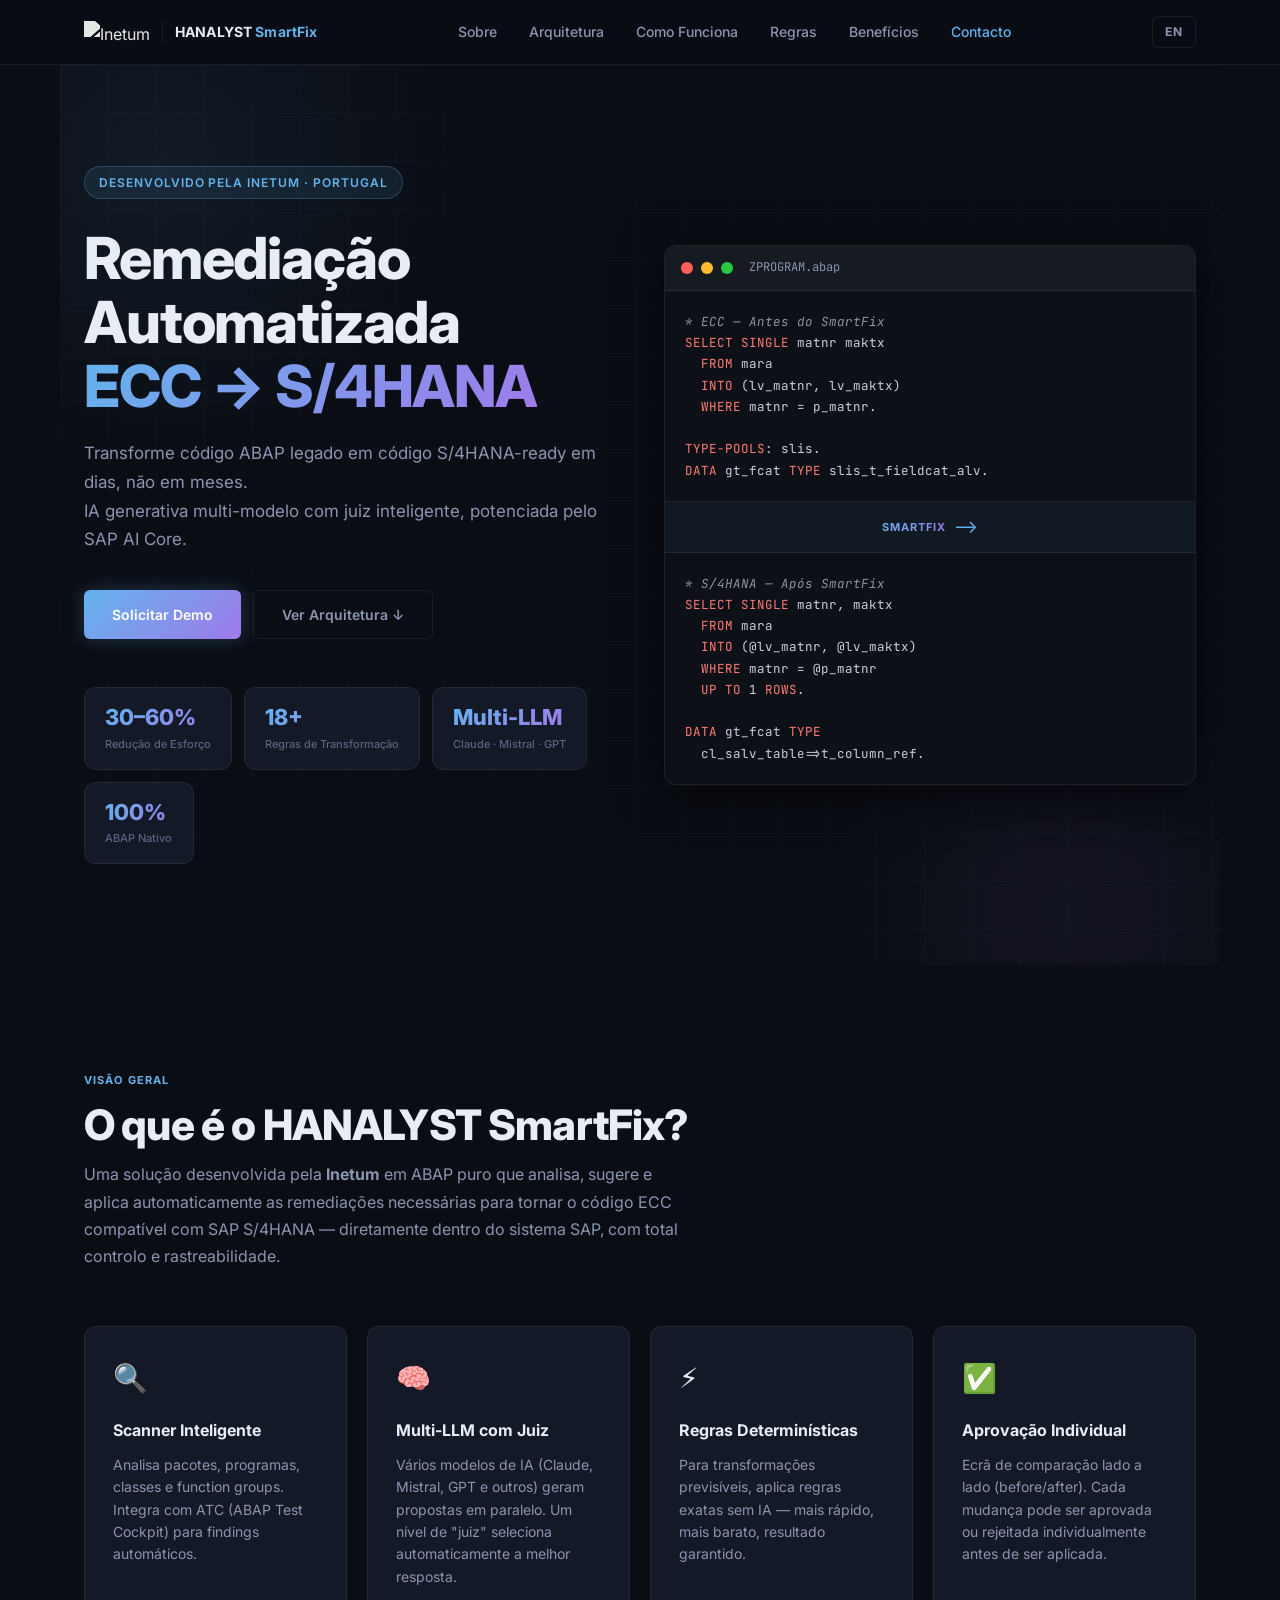
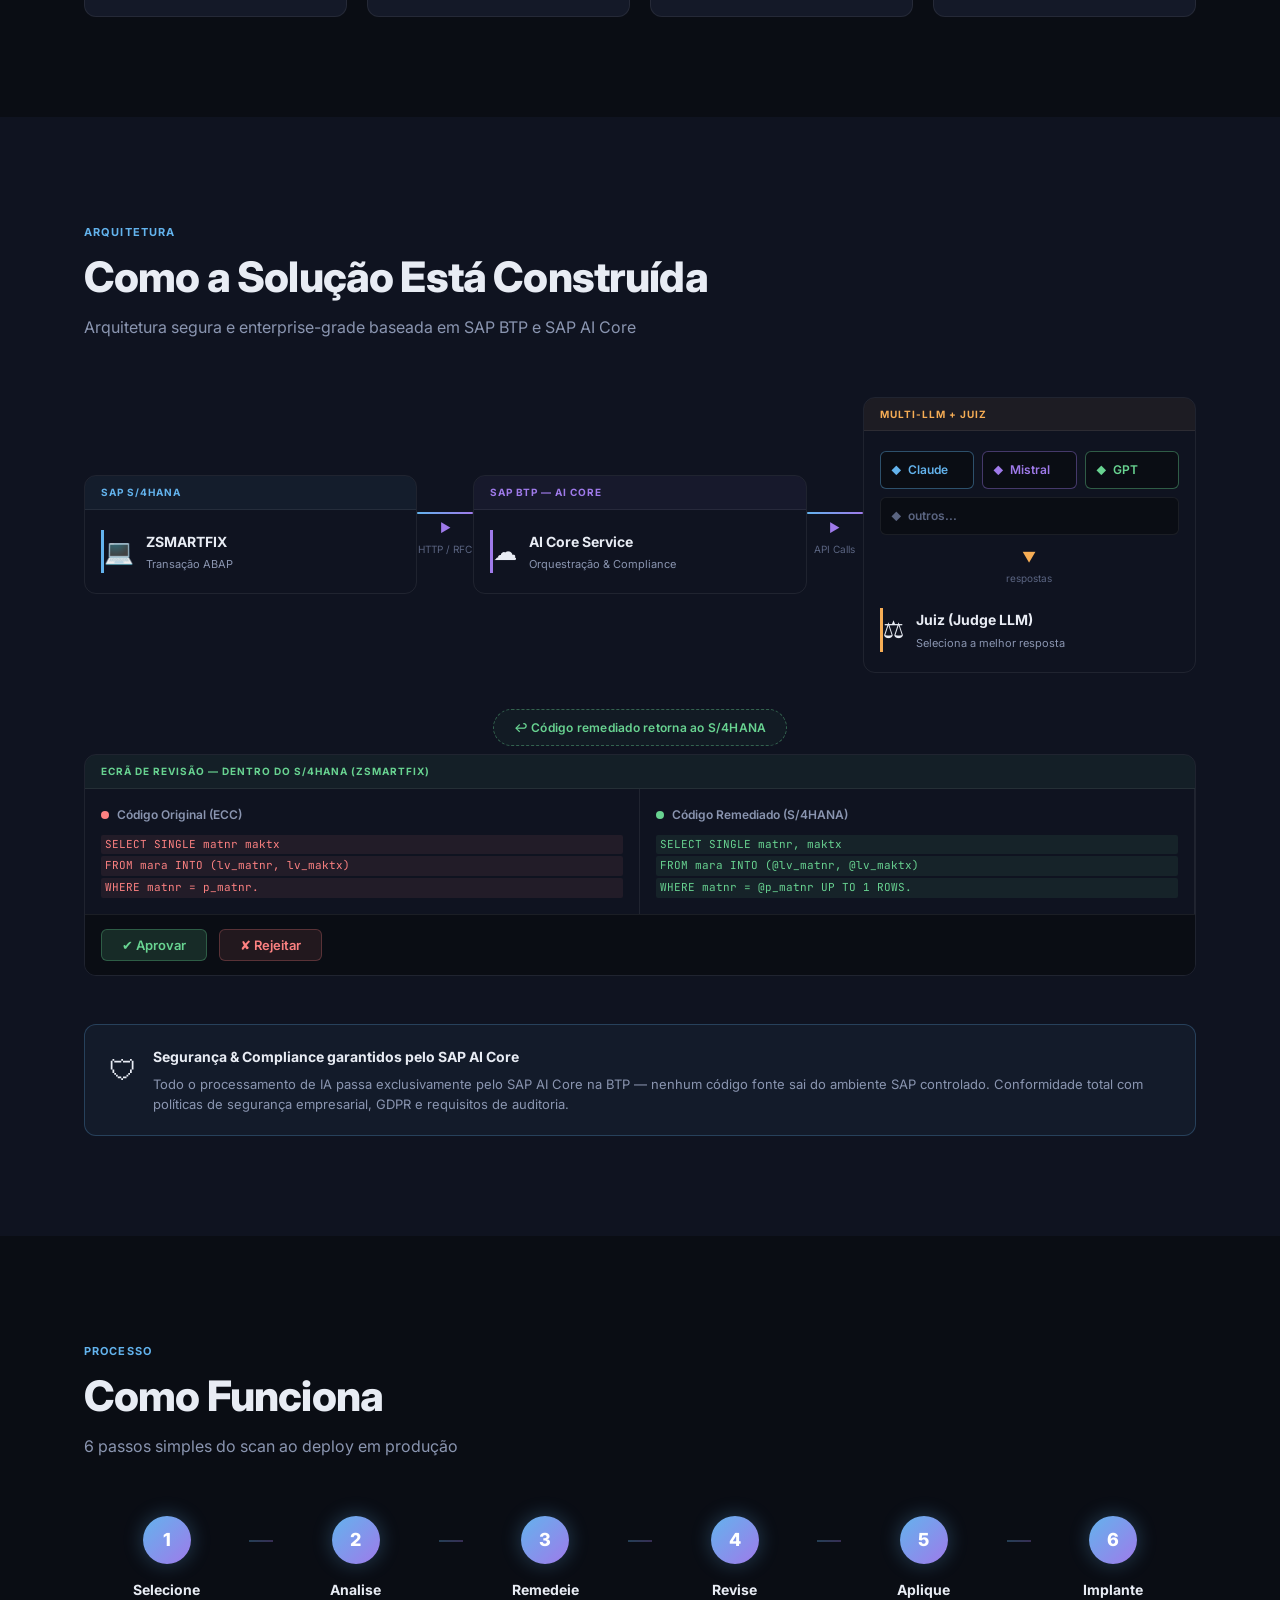
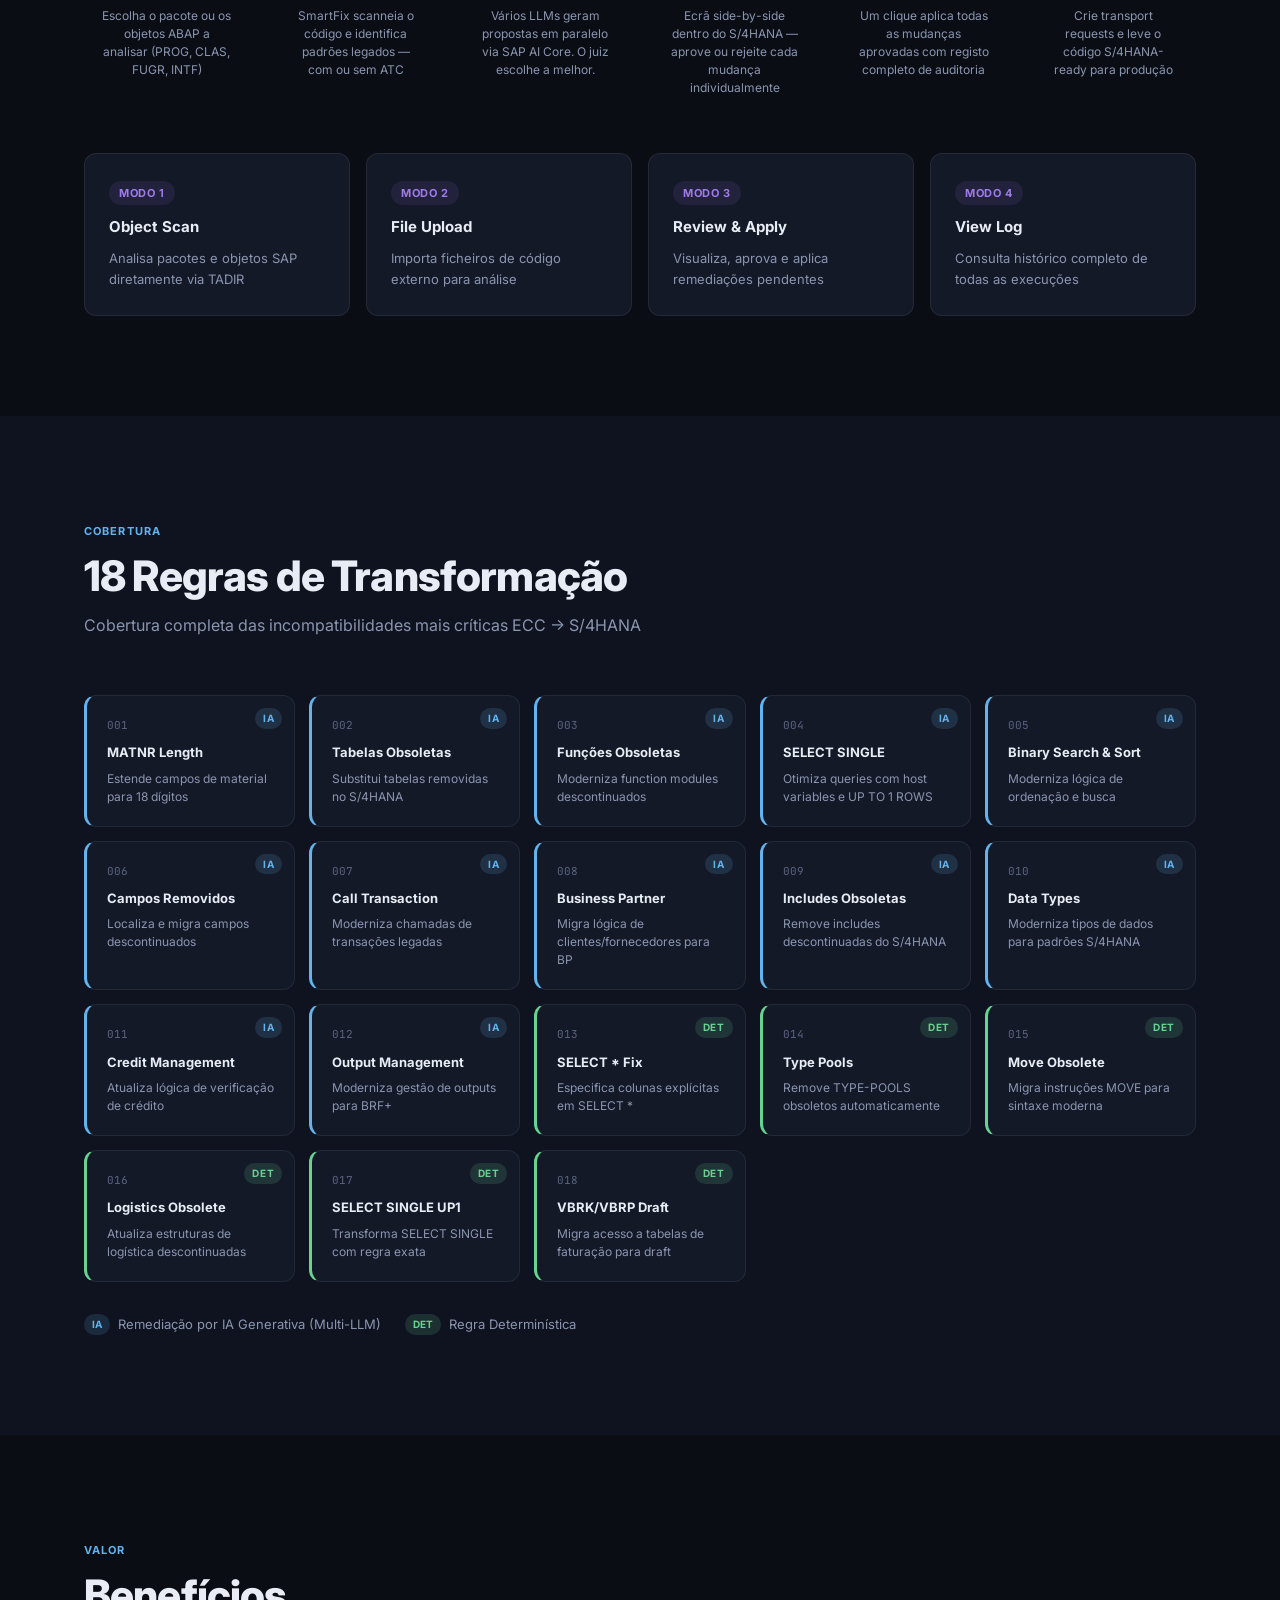
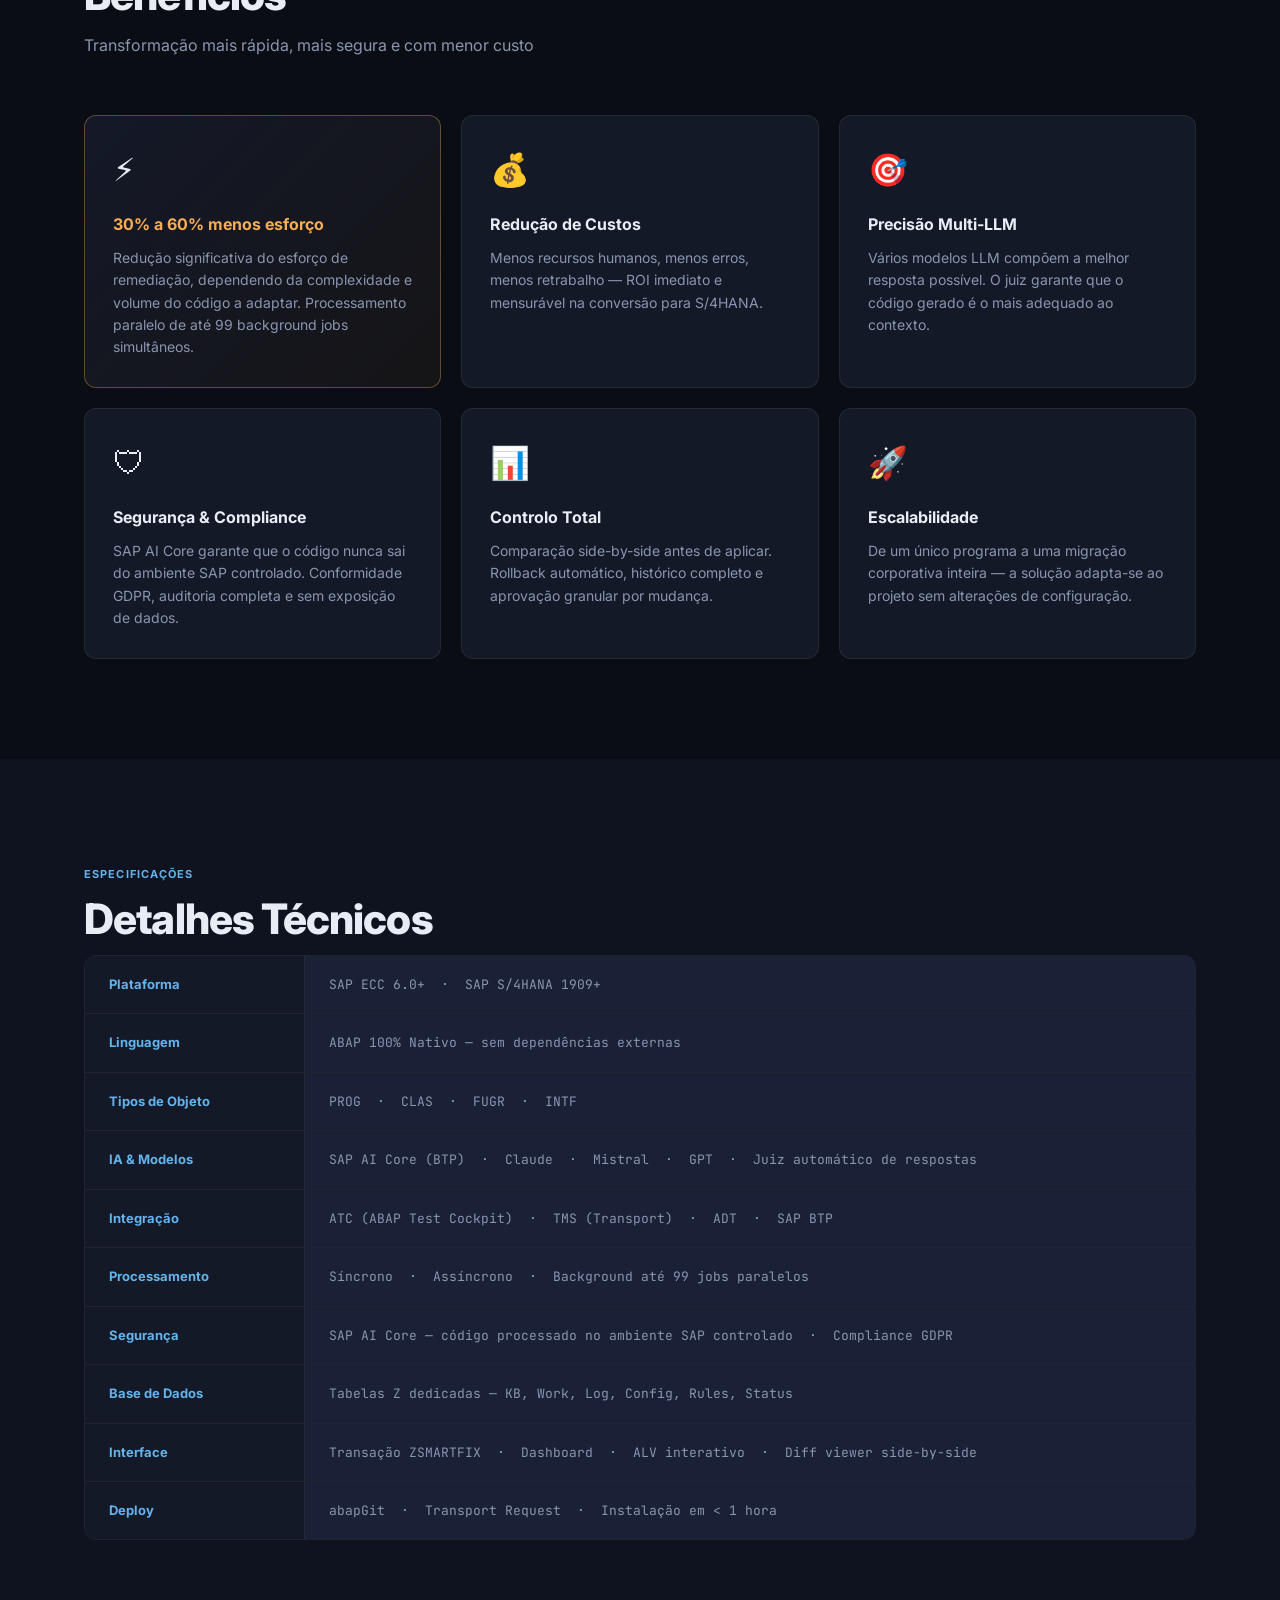
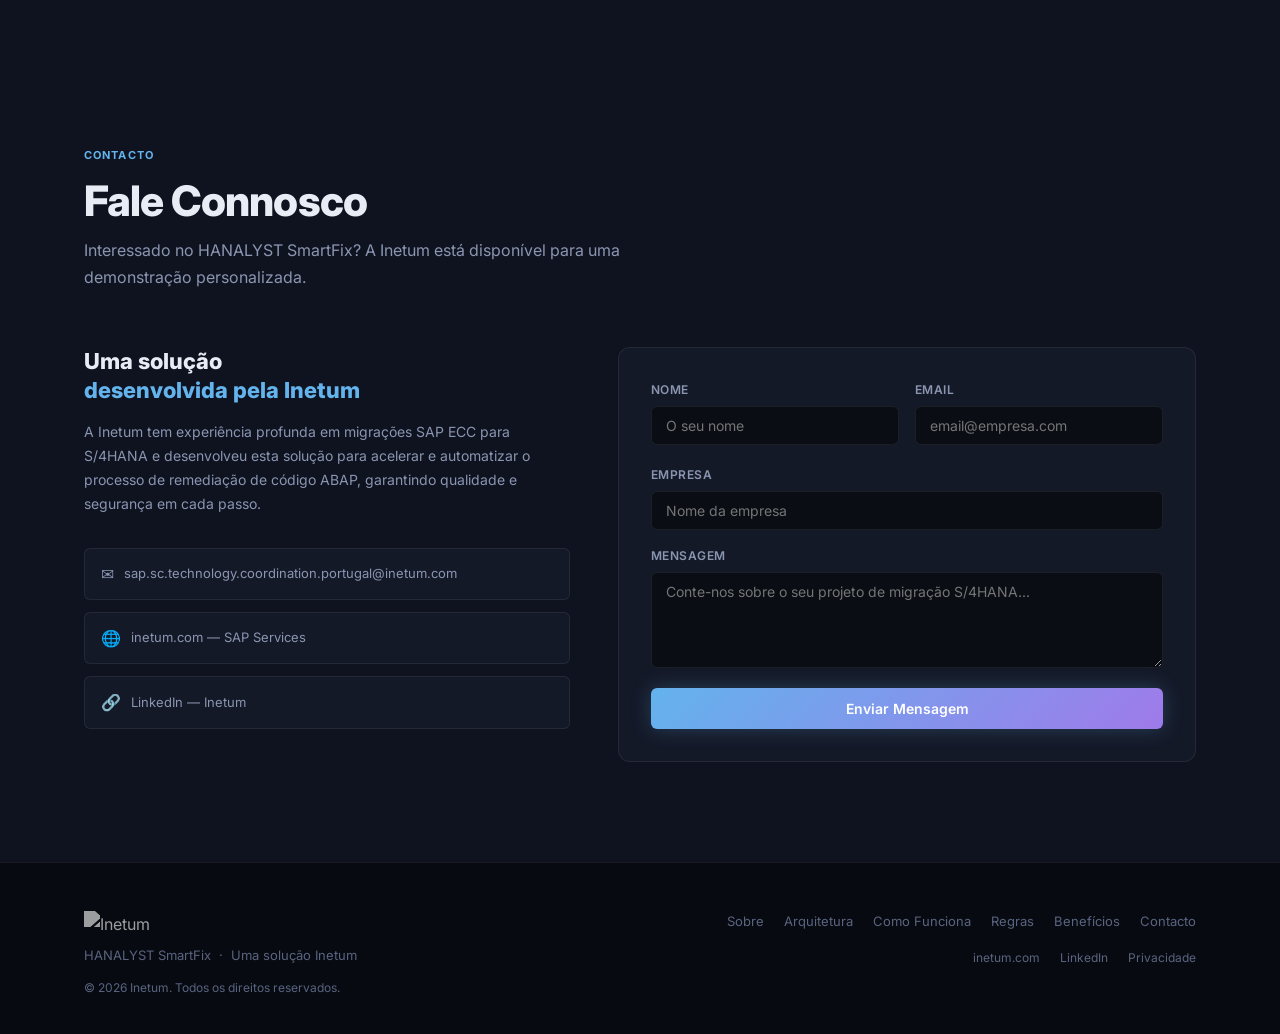
==== commit ae6a1173: "Redesign: dark theme professional UI" ====
--- a/index.html
+++ b/index.html
@@ -3,7 +3,7 @@
 <head>
   <meta charset="UTF-8" />
   <meta name="viewport" content="width=device-width, initial-scale=1.0" />
-  <meta name="description" content="HANALYST SmartFix — Remediação automatizada de código ABAP de ECC para S/4HANA" />
+  <meta name="description" content="HANALYST SmartFix — Remediação automatizada de código ABAP de ECC para S/4HANA pela Inetum" />
   <title>HANALYST SmartFix — ECC → S/4HANA</title>
   <link rel="preconnect" href="https://fonts.googleapis.com" />
   <link rel="preconnect" href="https://fonts.gstatic.com" crossorigin />
@@ -22,12 +22,13 @@
       </a>
       <nav class="nav-links">
         <a href="#about">Sobre</a>
+        <a href="#architecture">Arquitetura</a>
         <a href="#how">Como Funciona</a>
         <a href="#rules">Regras</a>
         <a href="#benefits">Benefícios</a>
-        <a href="#specs">Técnico</a>
-        <a href="#contact" class="nav-cta">Contacto</a>
+        <a href="#contact">Contacto</a>
       </nav>
+      <a href="index.en.html" class="lang-switch" title="Switch to English">EN</a>
       <button class="nav-hamburger" aria-label="Menu">&#9776;</button>
     </div>
   </header>
@@ -36,35 +37,35 @@
   <section class="hero">
     <div class="hero-bg-grid"></div>
     <div class="hero-inner">
-      <div class="hero-tag">SAP Technology · Inetum Portugal</div>
+      <div class="hero-tag">Desenvolvido pela Inetum · Portugal</div>
       <h1 class="hero-title">
         Remediação Automatizada<br />
         <span class="gradient-text">ECC → S/4HANA</span>
       </h1>
       <p class="hero-sub">
         Transforme código ABAP legado em código S/4HANA-ready em dias, não em meses.<br />
-        IA generativa combinada com regras determinísticas para precisão máxima.
+        IA generativa multi-modelo com juiz inteligente, potenciada pelo SAP AI Core.
       </p>
       <div class="hero-actions">
         <a href="#contact" class="btn btn-primary">Solicitar Demo</a>
-        <a href="#how" class="btn btn-ghost">Como Funciona ↓</a>
+        <a href="#architecture" class="btn btn-ghost">Ver Arquitetura ↓</a>
       </div>
       <div class="hero-stats">
+        <div class="stat-pill">
+          <span class="stat-num">30–60%</span>
+          <span class="stat-label">Redução de Esforço</span>
+        </div>
         <div class="stat-pill">
           <span class="stat-num">18+</span>
           <span class="stat-label">Regras de Transformação</span>
         </div>
         <div class="stat-pill">
+          <span class="stat-num">Multi-LLM</span>
+          <span class="stat-label">Claude · Mistral · GPT</span>
+        </div>
+        <div class="stat-pill">
           <span class="stat-num">100%</span>
           <span class="stat-label">ABAP Nativo</span>
-        </div>
-        <div class="stat-pill">
-          <span class="stat-num">AI + Rules</span>
-          <span class="stat-label">Motor Híbrido</span>
-        </div>
-        <div class="stat-pill">
-          <span class="stat-num">4</span>
-          <span class="stat-label">Modos de Execução</span>
         </div>
       </div>
     </div>
@@ -74,26 +75,26 @@
           <span class="dot red"></span><span class="dot yellow"></span><span class="dot green"></span>
           <span class="code-filename">ZPROGRAM.abap</span>
         </div>
-        <pre class="code-before"><span class="code-comment">* ECC — Before SmartFix</span>
+        <pre class="code-before"><span class="code-comment">* ECC — Antes do SmartFix</span>
 <span class="code-kw">SELECT SINGLE</span> matnr maktx
   <span class="code-kw">FROM</span> mara
   <span class="code-kw">INTO</span> (lv_matnr, lv_maktx)
   <span class="code-kw">WHERE</span> matnr = p_matnr.
 
 <span class="code-kw">TYPE-POOLS</span>: slis.
-<span class="code-kw">DATA</span> gt_fieldcat <span class="code-kw">TYPE</span> slis_t_fieldcat_alv.</pre>
+<span class="code-kw">DATA</span> gt_fcat <span class="code-kw">TYPE</span> slis_t_fieldcat_alv.</pre>
         <div class="code-arrow">
           <span class="arrow-label">SmartFix</span>
           <span class="arrow-sym">⟶</span>
         </div>
-        <pre class="code-after"><span class="code-comment">* S/4HANA — After SmartFix</span>
+        <pre class="code-after"><span class="code-comment">* S/4HANA — Após SmartFix</span>
 <span class="code-kw">SELECT SINGLE</span> matnr, maktx
   <span class="code-kw">FROM</span> mara
   <span class="code-kw">INTO</span> (@lv_matnr, @lv_maktx)
   <span class="code-kw">WHERE</span> matnr = @p_matnr
   <span class="code-kw">UP TO</span> 1 <span class="code-kw">ROWS</span>.
 
-<span class="code-kw">DATA</span> gt_fieldcat <span class="code-kw">TYPE</span>
+<span class="code-kw">DATA</span> gt_fcat <span class="code-kw">TYPE</span>
   cl_salv_table=&gt;t_column_ref.</pre>
       </div>
     </div>
@@ -105,8 +106,9 @@
       <div class="section-label">Visão Geral</div>
       <h2>O que é o HANALYST SmartFix?</h2>
       <p class="section-desc">
-        Uma solução desenvolvida em ABAP puro pela equipa SAP Technology da Inetum Portugal que analisa, sugere e aplica automaticamente
-        as remediações necessárias para tornar o código ECC compatível com SAP S/4HANA — diretamente dentro do sistema SAP.
+        Uma solução desenvolvida pela <strong>Inetum</strong> em ABAP puro que analisa, sugere e aplica automaticamente
+        as remediações necessárias para tornar o código ECC compatível com SAP S/4HANA —
+        diretamente dentro do sistema SAP, com total controlo e rastreabilidade.
       </p>
       <div class="cards-4">
         <div class="card">
@@ -115,9 +117,9 @@
           <p>Analisa pacotes, programas, classes e function groups. Integra com ATC (ABAP Test Cockpit) para findings automáticos.</p>
         </div>
         <div class="card">
-          <div class="card-icon">&#x1F916;</div>
-          <h3>Motor de IA</h3>
-          <p>Usa LLM generativa com prompts especializados por regra para sugerir o código de remediação mais adequado ao contexto.</p>
+          <div class="card-icon">&#x1F9E0;</div>
+          <h3>Multi-LLM com Juiz</h3>
+          <p>Vários modelos de IA (Claude, Mistral, GPT e outros) geram propostas em paralelo. Um nível de "juiz" seleciona automaticamente a melhor resposta.</p>
         </div>
         <div class="card">
           <div class="card-icon">&#x26A1;</div>
@@ -126,15 +128,146 @@
         </div>
         <div class="card">
           <div class="card-icon">&#x2705;</div>
-          <h3>Controle Total</h3>
-          <p>Revise cada mudança antes de aplicar. Rollback automático, histórico completo e integração com Transport Orders.</p>
-        </div>
-      </div>
+          <h3>Aprovação Individual</h3>
+          <p>Ecrã de comparação lado a lado (before/after). Cada mudança pode ser aprovada ou rejeitada individualmente antes de ser aplicada.</p>
+        </div>
+      </div>
+    </div>
+  </section>
+
+  <!-- ARCHITECTURE -->
+  <section id="architecture" class="section section-alt">
+    <div class="container">
+      <div class="section-label">Arquitetura</div>
+      <h2>Como a Solução Está Construída</h2>
+      <p class="section-desc">Arquitetura segura e enterprise-grade baseada em SAP BTP e SAP AI Core</p>
+
+      <div class="arch-diagram">
+
+        <!-- Top 3 layers side by side -->
+        <div class="arch-layers-row">
+
+          <!-- Layer 1: S/4HANA -->
+          <div class="arch-layer layer-s4">
+            <div class="arch-layer-label">SAP S/4HANA</div>
+            <div class="arch-layer-inner">
+              <div class="arch-box box-main">
+                <div class="arch-box-icon">&#x1F4BB;</div>
+                <div>
+                  <strong>ZSMARTFIX</strong>
+                  <span>Transação ABAP</span>
+                </div>
+              </div>
+            </div>
+          </div>
+
+          <!-- Connector 1→2 -->
+          <div class="arch-connector">
+            <span class="arch-connector-line"></span>
+            <span class="arch-connector-tip">▶</span>
+            <span class="arch-connector-label">HTTP / RFC</span>
+          </div>
+
+          <!-- Layer 2: BTP AI Core -->
+          <div class="arch-layer layer-btp">
+            <div class="arch-layer-label">SAP BTP — AI Core</div>
+            <div class="arch-layer-inner">
+              <div class="arch-box box-btp">
+                <div class="arch-box-icon">&#x2601;</div>
+                <div>
+                  <strong>AI Core Service</strong>
+                  <span>Orquestração &amp; Compliance</span>
+                </div>
+              </div>
+            </div>
+          </div>
+
+          <!-- Connector 2→3 -->
+          <div class="arch-connector">
+            <span class="arch-connector-line"></span>
+            <span class="arch-connector-tip">▶</span>
+            <span class="arch-connector-label">API Calls</span>
+          </div>
+
+          <!-- Layer 3: LLMs + Judge -->
+          <div class="arch-layer layer-llm">
+            <div class="arch-layer-label">Multi-LLM + Juiz</div>
+            <div class="arch-layer-inner layer-llm-inner">
+              <div class="llm-models">
+                <div class="llm-model model-claude"><span class="llm-icon">&#x25C6;</span><span>Claude</span></div>
+                <div class="llm-model model-mistral"><span class="llm-icon">&#x25C6;</span><span>Mistral</span></div>
+                <div class="llm-model model-gpt"><span class="llm-icon">&#x25C6;</span><span>GPT</span></div>
+                <div class="llm-model model-other"><span class="llm-icon">&#x25C6;</span><span>outros...</span></div>
+              </div>
+              <div class="judge-arrow"><span>▼</span><span class="judge-caption">respostas</span></div>
+              <div class="arch-box box-judge">
+                <div class="arch-box-icon">&#x2696;</div>
+                <div>
+                  <strong>Juiz (Judge LLM)</strong>
+                  <span>Seleciona a melhor resposta</span>
+                </div>
+              </div>
+            </div>
+          </div>
+
+        </div>
+
+        <!-- Return arrow -->
+        <div class="arch-return">
+          <div class="arch-return-line">
+            <span class="arch-return-label">&#x21A9; Código remediado retorna ao S/4HANA</span>
+          </div>
+        </div>
+
+        <!-- Review screen -->
+        <div class="arch-review">
+          <div class="arch-layer-label">Ecrã de Revisão — dentro do S/4HANA (ZSMARTFIX)</div>
+          <div class="review-screen">
+            <div class="review-panel review-before">
+              <div class="review-panel-header">
+                <span class="review-dot red"></span>
+                <span>Código Original (ECC)</span>
+              </div>
+              <div class="review-code">
+                <span class="rc-bad">SELECT SINGLE matnr maktx</span>
+                <span class="rc-bad">  FROM mara INTO (lv_matnr, lv_maktx)</span>
+                <span class="rc-bad">  WHERE matnr = p_matnr.</span>
+              </div>
+            </div>
+            <div class="review-panel review-after">
+              <div class="review-panel-header">
+                <span class="review-dot green"></span>
+                <span>Código Remediado (S/4HANA)</span>
+              </div>
+              <div class="review-code">
+                <span class="rc-good">SELECT SINGLE matnr, maktx</span>
+                <span class="rc-good">  FROM mara INTO (@lv_matnr, @lv_maktx)</span>
+                <span class="rc-good">  WHERE matnr = @p_matnr UP TO 1 ROWS.</span>
+              </div>
+            </div>
+            <div class="review-actions">
+              <button class="review-btn approve">&#x2714; Aprovar</button>
+              <button class="review-btn reject">&#x2718; Rejeitar</button>
+            </div>
+          </div>
+        </div>
+
+      </div>
+
+      <!-- Security badge -->
+      <div class="security-banner">
+        <div class="security-icon">&#x1F6E1;</div>
+        <div class="security-text">
+          <strong>Segurança &amp; Compliance garantidos pelo SAP AI Core</strong>
+          <p>Todo o processamento de IA passa exclusivamente pelo SAP AI Core na BTP — nenhum código fonte sai do ambiente SAP controlado. Conformidade total com políticas de segurança empresarial, GDPR e requisitos de auditoria.</p>
+        </div>
+      </div>
+
     </div>
   </section>
 
   <!-- HOW IT WORKS -->
-  <section id="how" class="section section-alt">
+  <section id="how" class="section">
     <div class="container">
       <div class="section-label">Processo</div>
       <h2>Como Funciona</h2>
@@ -160,7 +293,7 @@
           <div class="step-num">3</div>
           <div class="step-body">
             <h4>Remedeie</h4>
-            <p>IA generativa ou regras determinísticas geram o código corrigido por cada finding</p>
+            <p>Vários LLMs geram propostas em paralelo via SAP AI Core. O juiz escolhe a melhor.</p>
           </div>
         </div>
         <div class="step-connector"></div>
@@ -168,7 +301,7 @@
           <div class="step-num">4</div>
           <div class="step-body">
             <h4>Revise</h4>
-            <p>Visualize o diff completo (before/after) e aprove ou rejeite cada mudança</p>
+            <p>Ecrã side-by-side dentro do S/4HANA — aprove ou rejeite cada mudança individualmente</p>
           </div>
         </div>
         <div class="step-connector"></div>
@@ -215,13 +348,12 @@
   </section>
 
   <!-- RULES -->
-  <section id="rules" class="section">
+  <section id="rules" class="section section-alt">
     <div class="container">
       <div class="section-label">Cobertura</div>
       <h2>18 Regras de Transformação</h2>
       <p class="section-desc">Cobertura completa das incompatibilidades mais críticas ECC → S/4HANA</p>
       <div class="rules-grid">
-
         <div class="rule-card ai">
           <div class="rule-badge">IA</div>
           <span class="rule-id">001</span>
@@ -330,58 +462,57 @@
           <h4>VBRK/VBRP Draft</h4>
           <p>Migra acesso a tabelas de faturação para draft</p>
         </div>
-
       </div>
       <div class="rules-legend">
-        <span class="legend-item"><span class="badge-mini ai-mini">IA</span> Remediação por IA Generativa</span>
+        <span class="legend-item"><span class="badge-mini ai-mini">IA</span> Remediação por IA Generativa (Multi-LLM)</span>
         <span class="legend-item"><span class="badge-mini det-mini">DET</span> Regra Determinística</span>
       </div>
     </div>
   </section>
 
   <!-- BENEFITS -->
-  <section id="benefits" class="section section-alt">
+  <section id="benefits" class="section">
     <div class="container">
       <div class="section-label">Valor</div>
       <h2>Benefícios</h2>
       <p class="section-desc">Transformação mais rápida, mais segura e com menor custo</p>
       <div class="benefits-grid">
-        <div class="benefit-card">
+        <div class="benefit-card benefit-highlight">
           <div class="benefit-icon">&#x26A1;</div>
-          <h4>Velocidade</h4>
-          <p>Dias em vez de meses. Processamento paralelo de até 99 background jobs simultâneos.</p>
+          <h4>30% a 60% menos esforço</h4>
+          <p>Redução significativa do esforço de remediação, dependendo da complexidade e volume do código a adaptar. Processamento paralelo de até 99 background jobs simultâneos.</p>
         </div>
         <div class="benefit-card">
           <div class="benefit-icon">&#x1F4B0;</div>
           <h4>Redução de Custos</h4>
-          <p>Menos recursos humanos, menos erros, menos retrabalho — ROI imediato na conversão.</p>
+          <p>Menos recursos humanos, menos erros, menos retrabalho — ROI imediato e mensurável na conversão para S/4HANA.</p>
         </div>
         <div class="benefit-card">
           <div class="benefit-icon">&#x1F3AF;</div>
-          <h4>Precisão</h4>
-          <p>IA + regras determinísticas garantem conformidade S/4HANA com validação ATC integrada.</p>
+          <h4>Precisão Multi-LLM</h4>
+          <p>Vários modelos LLM compõem a melhor resposta possível. O juiz garante que o código gerado é o mais adequado ao contexto.</p>
         </div>
         <div class="benefit-card">
-          <div class="benefit-icon">&#x1F512;</div>
-          <h4>Segurança</h4>
-          <p>Revise antes de aplicar. Rollback automático em caso de erro. Zero risco de perda de código.</p>
+          <div class="benefit-icon">&#x1F6E1;</div>
+          <h4>Segurança &amp; Compliance</h4>
+          <p>SAP AI Core garante que o código nunca sai do ambiente SAP controlado. Conformidade GDPR, auditoria completa e sem exposição de dados.</p>
         </div>
         <div class="benefit-card">
           <div class="benefit-icon">&#x1F4CA;</div>
-          <h4>Rastreabilidade</h4>
-          <p>Log completo de cada transformação para auditoria, conformidade e revisão futura.</p>
+          <h4>Controlo Total</h4>
+          <p>Comparação side-by-side antes de aplicar. Rollback automático, histórico completo e aprovação granular por mudança.</p>
         </div>
         <div class="benefit-card">
           <div class="benefit-icon">&#x1F680;</div>
           <h4>Escalabilidade</h4>
-          <p>De um único programa a uma migração corporativa inteira — a solução adapta-se ao projeto.</p>
+          <p>De um único programa a uma migração corporativa inteira — a solução adapta-se ao projeto sem alterações de configuração.</p>
         </div>
       </div>
     </div>
   </section>
 
   <!-- SPECS -->
-  <section id="specs" class="section">
+  <section id="specs" class="section section-alt">
     <div class="container">
       <div class="section-label">Especificações</div>
       <h2>Detalhes Técnicos</h2>
@@ -399,16 +530,20 @@
           <div class="spec-val">PROG &nbsp;·&nbsp; CLAS &nbsp;·&nbsp; FUGR &nbsp;·&nbsp; INTF</div>
         </div>
         <div class="spec-row">
+          <div class="spec-key">IA &amp; Modelos</div>
+          <div class="spec-val">SAP AI Core (BTP) &nbsp;·&nbsp; Claude &nbsp;·&nbsp; Mistral &nbsp;·&nbsp; GPT &nbsp;·&nbsp; Juiz automático de respostas</div>
+        </div>
+        <div class="spec-row">
           <div class="spec-key">Integração</div>
-          <div class="spec-val">ATC (ABAP Test Cockpit) &nbsp;·&nbsp; TMS (Transport) &nbsp;·&nbsp; ADT</div>
+          <div class="spec-val">ATC (ABAP Test Cockpit) &nbsp;·&nbsp; TMS (Transport) &nbsp;·&nbsp; ADT &nbsp;·&nbsp; SAP BTP</div>
         </div>
         <div class="spec-row">
           <div class="spec-key">Processamento</div>
           <div class="spec-val">Síncrono &nbsp;·&nbsp; Assíncrono &nbsp;·&nbsp; Background até 99 jobs paralelos</div>
         </div>
         <div class="spec-row">
-          <div class="spec-key">Motor de IA</div>
-          <div class="spec-val">LLM Generativa &nbsp;·&nbsp; Prompts customizáveis por regra &nbsp;·&nbsp; Modo Determinístico</div>
+          <div class="spec-key">Segurança</div>
+          <div class="spec-val">SAP AI Core — código processado no ambiente SAP controlado &nbsp;·&nbsp; Compliance GDPR</div>
         </div>
         <div class="spec-row">
           <div class="spec-key">Base de Dados</div>
@@ -416,7 +551,7 @@
         </div>
         <div class="spec-row">
           <div class="spec-key">Interface</div>
-          <div class="spec-val">Transação ZHANALYSTIA &nbsp;·&nbsp; Dashboard &nbsp;·&nbsp; ALV interativo &nbsp;·&nbsp; Diff viewer</div>
+          <div class="spec-val">Transação ZSMARTFIX &nbsp;·&nbsp; Dashboard &nbsp;·&nbsp; ALV interativo &nbsp;·&nbsp; Diff viewer side-by-side</div>
         </div>
         <div class="spec-row">
           <div class="spec-key">Deploy</div>
@@ -432,12 +567,12 @@
       <div class="section-label">Contacto</div>
       <h2>Fale Connosco</h2>
       <p class="section-desc">
-        Interessado no HANALYST SmartFix? A equipa SAP Technology da Inetum Portugal está disponível para uma demonstração.
+        Interessado no HANALYST SmartFix? A Inetum está disponível para uma demonstração personalizada.
       </p>
       <div class="contact-box">
         <div class="contact-info">
-          <h3>SAP Technology<br /><span class="accent">Inetum Portugal</span></h3>
-          <p>Temos experiência profunda em migrações SAP ECC para S/4HANA e desenvolvemos esta solução para acelerar e automatizar o processo de remediação de código ABAP.</p>
+          <h3>Uma solução<br /><span class="accent">desenvolvida pela Inetum</span></h3>
+          <p>A Inetum tem experiência profunda em migrações SAP ECC para S/4HANA e desenvolveu esta solução para acelerar e automatizar o processo de remediação de código ABAP, garantindo qualidade e segurança em cada passo.</p>
           <div class="contact-links">
             <a href="mailto:sap.sc.technology.coordination.portugal@inetum.com" class="contact-link-email">
               <span class="link-icon">&#x2709;</span>
@@ -483,16 +618,16 @@
     <div class="footer-inner">
       <div class="footer-left">
         <img src="https://www.inetum.com/content/dam/inetum/navigation/inetum-logo.svg" alt="Inetum" class="footer-logo" />
-        <p>SAP Technology &nbsp;·&nbsp; Inetum Portugal</p>
+        <p>HANALYST SmartFix &nbsp;·&nbsp; Uma solução Inetum</p>
         <p class="footer-copy">&copy; 2026 Inetum. Todos os direitos reservados.</p>
       </div>
       <div class="footer-right">
         <nav class="footer-nav">
           <a href="#about">Sobre</a>
+          <a href="#architecture">Arquitetura</a>
           <a href="#how">Como Funciona</a>
           <a href="#rules">Regras</a>
           <a href="#benefits">Benefícios</a>
-          <a href="#specs">Técnico</a>
           <a href="#contact">Contacto</a>
         </nav>
         <div class="footer-links">
--- a/styles.css
+++ b/styles.css
@@ -152,6 +152,23 @@
   padding: 6px 18px !important;
 }
 .nav-cta:hover { opacity: 0.9; background: var(--bg-card) !important; }
+.lang-switch {
+  flex-shrink: 0;
+  font-size: 12px;
+  font-weight: 700;
+  letter-spacing: 0.08em;
+  padding: 5px 12px;
+  border-radius: var(--radius-sm);
+  border: 1px solid var(--border);
+  color: var(--text-muted);
+  transition: all 0.2s;
+  white-space: nowrap;
+}
+.lang-switch:hover {
+  border-color: var(--accent);
+  color: var(--accent);
+}
+
 .nav-hamburger {
   display: none;
   background: none;
@@ -649,6 +666,250 @@
 .footer-links { display: flex; gap: 20px; flex-wrap: wrap; justify-content: flex-end; }
 .footer-links a { font-size: 12px; color: var(--text-dim); transition: color 0.2s; }
 .footer-links a:hover { color: var(--accent); }
+
+/* ── ARCHITECTURE DIAGRAM ── */
+.arch-diagram {
+  display: flex;
+  flex-direction: column;
+  gap: 0;
+  margin-bottom: 48px;
+}
+
+/* layers row */
+.arch-layers-row {
+  display: flex;
+  align-items: stretch;
+  gap: 0;
+  margin-bottom: 24px;
+}
+
+.arch-layer {
+  flex: 1;
+  border: 1px solid var(--border);
+  border-radius: var(--radius);
+  overflow: hidden;
+  margin-bottom: 0;
+}
+
+/* reuse layout as flex row for the 3 side-by-side layers */
+.arch-diagram > .arch-layers-row {
+  display: grid;
+  grid-template-columns: 1fr auto 1fr auto 1fr;
+  align-items: center;
+  gap: 0;
+  margin-bottom: 20px;
+}
+
+.arch-layer-label {
+  font-size: 10px;
+  font-weight: 700;
+  letter-spacing: 0.1em;
+  text-transform: uppercase;
+  padding: 8px 16px;
+  border-bottom: 1px solid var(--border);
+}
+
+.layer-s4   .arch-layer-label { color: var(--accent);  background: rgba(99,179,237,0.06); }
+.layer-btp  .arch-layer-label { color: var(--accent2); background: rgba(159,122,234,0.06); }
+.layer-llm  .arch-layer-label { color: var(--orange);  background: rgba(246,173,85,0.06); }
+
+.arch-layer-inner {
+  display: flex;
+  align-items: center;
+  justify-content: space-between;
+  padding: 20px 16px;
+  gap: 12px;
+}
+
+.arch-box {
+  display: flex;
+  align-items: center;
+  gap: 12px;
+  flex: 1;
+}
+.arch-box-icon { font-size: 24px; flex-shrink: 0; }
+.arch-box strong { display: block; font-size: 14px; font-weight: 700; }
+.arch-box span   { display: block; font-size: 11px; color: var(--text-muted); margin-top: 2px; }
+
+.box-main  { border-left: 3px solid var(--accent); }
+.box-btp   { border-left: 3px solid var(--accent2); }
+.box-judge { border-left: 3px solid var(--orange); margin-top: 12px; }
+
+/* horizontal connectors between layers */
+.arch-connector {
+  display: flex;
+  flex-direction: column;
+  align-items: center;
+  justify-content: center;
+  gap: 4px;
+  flex-shrink: 0;
+  width: 56px;
+}
+.arch-connector-line {
+  display: block;
+  width: 100%;
+  height: 2px;
+  background: linear-gradient(90deg, var(--accent), var(--accent2));
+  border-radius: 2px;
+}
+.arch-connector-tip   { font-size: 12px; color: var(--accent2); }
+.arch-connector-label { font-size: 10px; color: var(--text-dim); white-space: nowrap; text-align: center; }
+
+/* LLM models */
+.layer-llm-inner { flex-direction: column; align-items: stretch; gap: 10px; }
+
+.llm-models {
+  display: flex;
+  gap: 8px;
+  flex-wrap: wrap;
+}
+.llm-model {
+  display: flex;
+  align-items: center;
+  gap: 6px;
+  flex: 1;
+  min-width: 70px;
+  padding: 8px 10px;
+  border-radius: var(--radius-sm);
+  border: 1px solid var(--border);
+  font-size: 12px;
+  font-weight: 600;
+  background: var(--bg);
+}
+.llm-icon { font-size: 10px; }
+.model-claude  { border-color: rgba(99,179,237,0.4);  color: var(--accent);  }
+.model-mistral { border-color: rgba(159,122,234,0.4); color: var(--accent2); }
+.model-gpt     { border-color: rgba(104,211,145,0.4); color: var(--accent3); }
+.model-other   { border-color: var(--border); color: var(--text-dim); }
+
+.judge-arrow {
+  display: flex;
+  flex-direction: column;
+  align-items: center;
+  gap: 2px;
+  font-size: 14px;
+  color: var(--orange);
+}
+.judge-caption { font-size: 10px; color: var(--text-dim); }
+
+/* Return arrow */
+.arch-return {
+  display: flex;
+  justify-content: center;
+  padding: 16px 0 8px;
+}
+.arch-return-line {
+  display: flex;
+  align-items: center;
+  gap: 8px;
+  padding: 8px 20px;
+  border-radius: 100px;
+  border: 1px dashed rgba(104,211,145,0.4);
+  background: rgba(104,211,145,0.04);
+}
+.arch-return-label {
+  font-size: 12px;
+  color: var(--accent3);
+  font-weight: 600;
+  letter-spacing: 0.02em;
+}
+
+/* Review screen */
+.arch-review {
+  border: 1px solid var(--border);
+  border-radius: var(--radius);
+  overflow: hidden;
+}
+.arch-review > .arch-layer-label {
+  font-size: 10px;
+  font-weight: 700;
+  letter-spacing: 0.1em;
+  text-transform: uppercase;
+  padding: 8px 16px;
+  border-bottom: 1px solid var(--border);
+  color: var(--accent3);
+  background: rgba(104,211,145,0.06);
+}
+
+.review-screen {
+  display: grid;
+  grid-template-columns: 1fr 1fr;
+  grid-template-rows: auto auto;
+}
+.review-panel {
+  padding: 16px;
+  border-right: 1px solid var(--border);
+}
+.review-panel:last-of-type { border-right: none; }
+.review-panel-header {
+  display: flex;
+  align-items: center;
+  gap: 8px;
+  font-size: 12px;
+  font-weight: 600;
+  color: var(--text-muted);
+  margin-bottom: 10px;
+}
+.review-dot {
+  width: 8px; height: 8px;
+  border-radius: 50%;
+  flex-shrink: 0;
+}
+.review-dot.red   { background: var(--red); }
+.review-dot.green { background: var(--accent3); }
+
+.review-code {
+  display: flex;
+  flex-direction: column;
+  gap: 2px;
+  font-family: var(--font-mono);
+  font-size: 11px;
+  line-height: 1.6;
+}
+.rc-bad  { color: #fc8181; background: rgba(252,129,129,0.08); padding: 1px 4px; border-radius: 2px; }
+.rc-good { color: #68d391; background: rgba(104,211,145,0.08); padding: 1px 4px; border-radius: 2px; }
+
+.review-actions {
+  grid-column: 1 / -1;
+  display: flex;
+  gap: 12px;
+  padding: 14px 16px;
+  border-top: 1px solid var(--border);
+  background: var(--bg);
+}
+.review-btn {
+  padding: 7px 20px;
+  border-radius: var(--radius-sm);
+  font-size: 13px;
+  font-weight: 600;
+  cursor: pointer;
+  border: none;
+  font-family: var(--font);
+}
+.review-btn.approve { background: rgba(104,211,145,0.15); color: var(--accent3); border: 1px solid rgba(104,211,145,0.3); }
+.review-btn.reject  { background: rgba(252,129,129,0.1);  color: var(--red);     border: 1px solid rgba(252,129,129,0.25); }
+
+/* Security banner */
+.security-banner {
+  display: flex;
+  align-items: flex-start;
+  gap: 16px;
+  padding: 20px 24px;
+  border-radius: var(--radius);
+  border: 1px solid rgba(99,179,237,0.25);
+  background: rgba(99,179,237,0.05);
+  margin-top: 32px;
+}
+.security-icon { font-size: 28px; flex-shrink: 0; margin-top: 2px; }
+.security-text strong { display: block; font-size: 14px; font-weight: 700; margin-bottom: 6px; color: var(--text); }
+.security-text p { font-size: 13px; color: var(--text-muted); line-height: 1.6; margin: 0; }
+
+/* highlight benefit card */
+.benefit-highlight {
+  border-color: rgba(246,173,85,0.35) !important;
+  background: linear-gradient(135deg, var(--bg-card), rgba(246,173,85,0.05)) !important;
+}
+.benefit-highlight h4 { color: var(--orange); }
 
 /* ── Scroll reveal ── */
 .reveal {
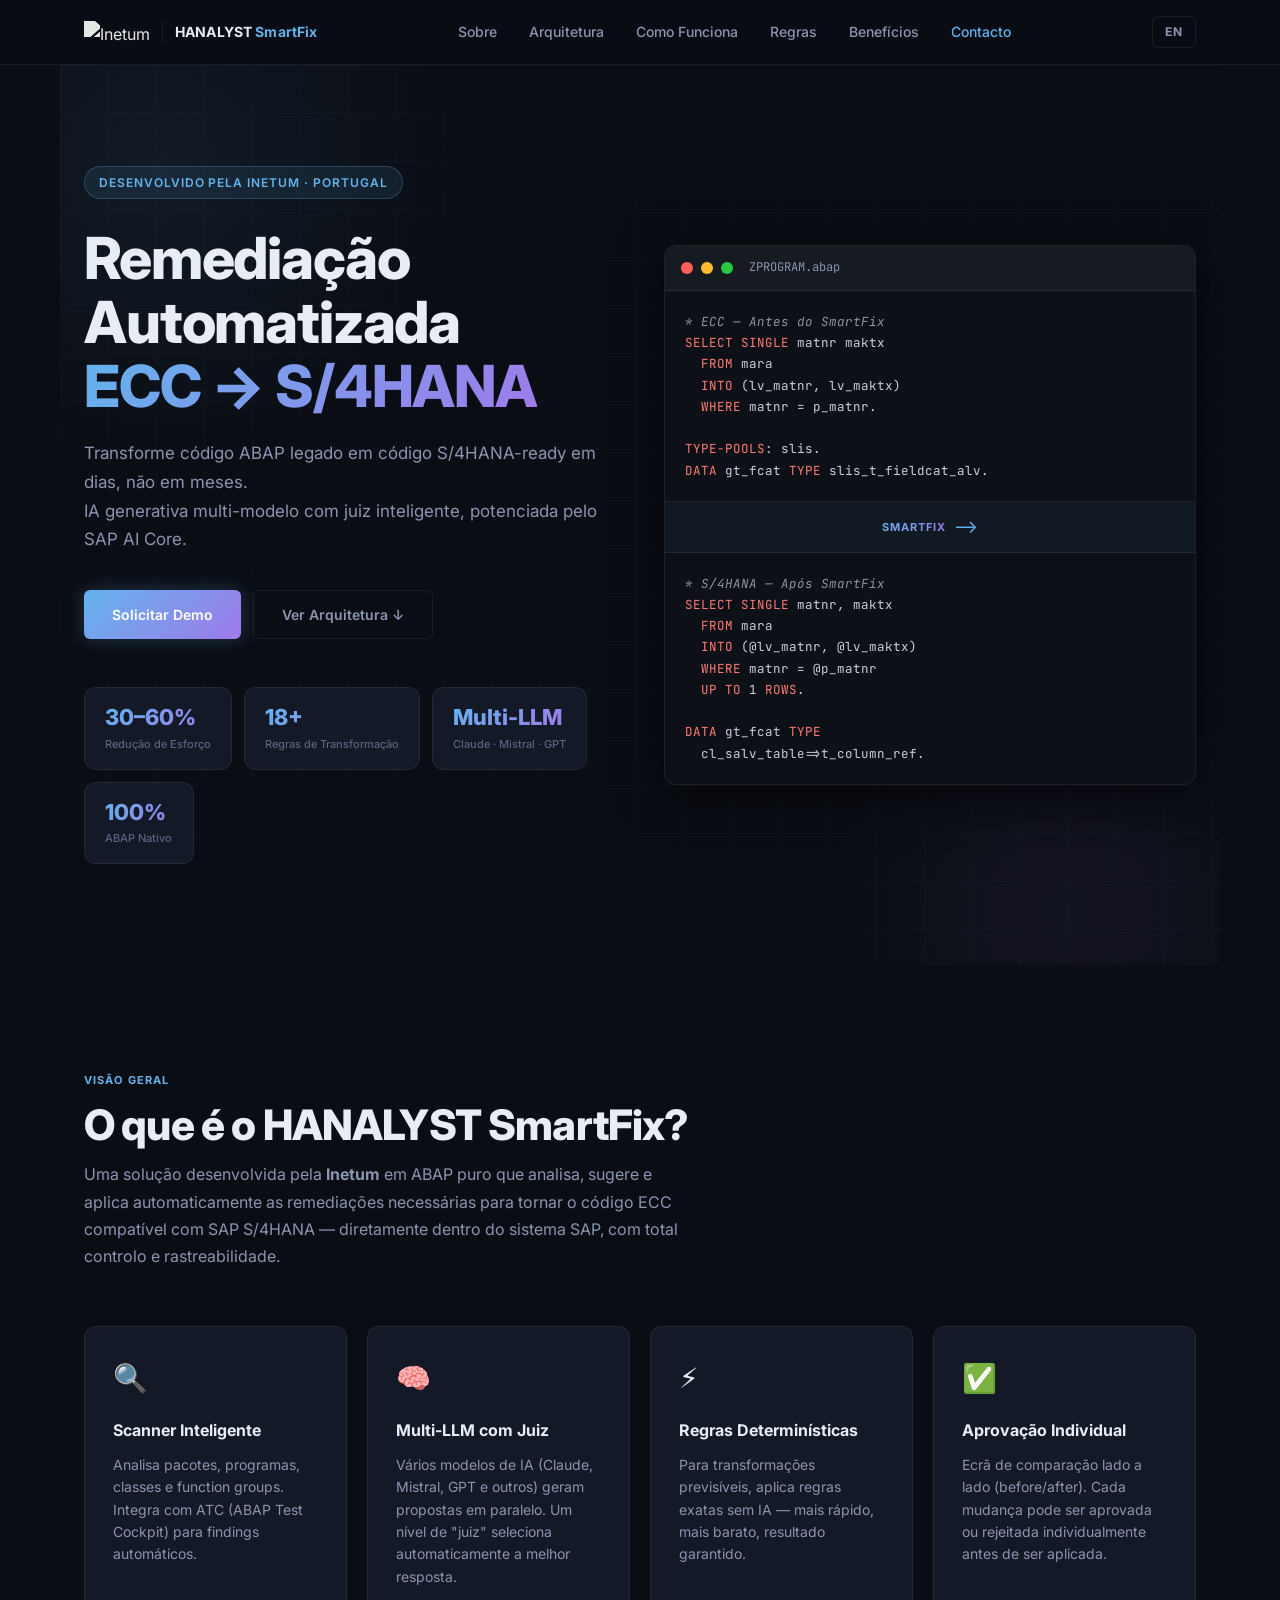
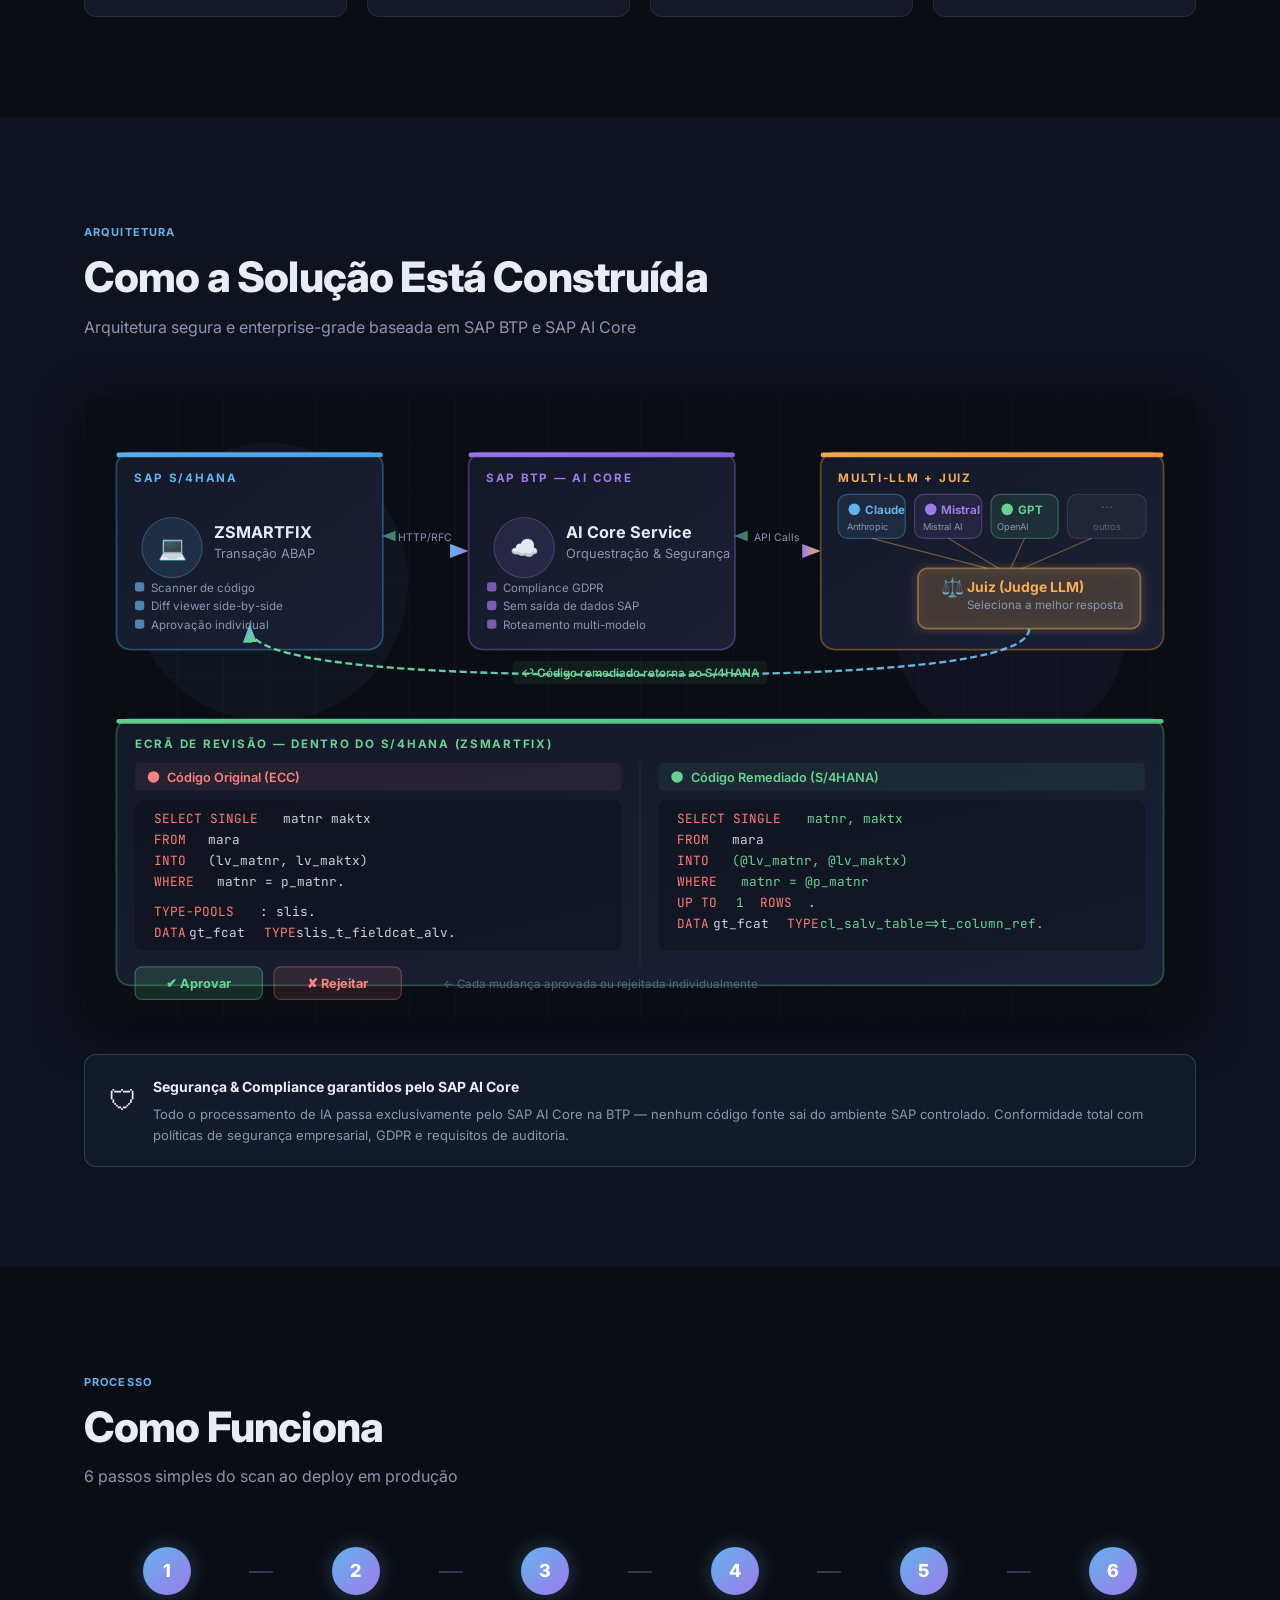
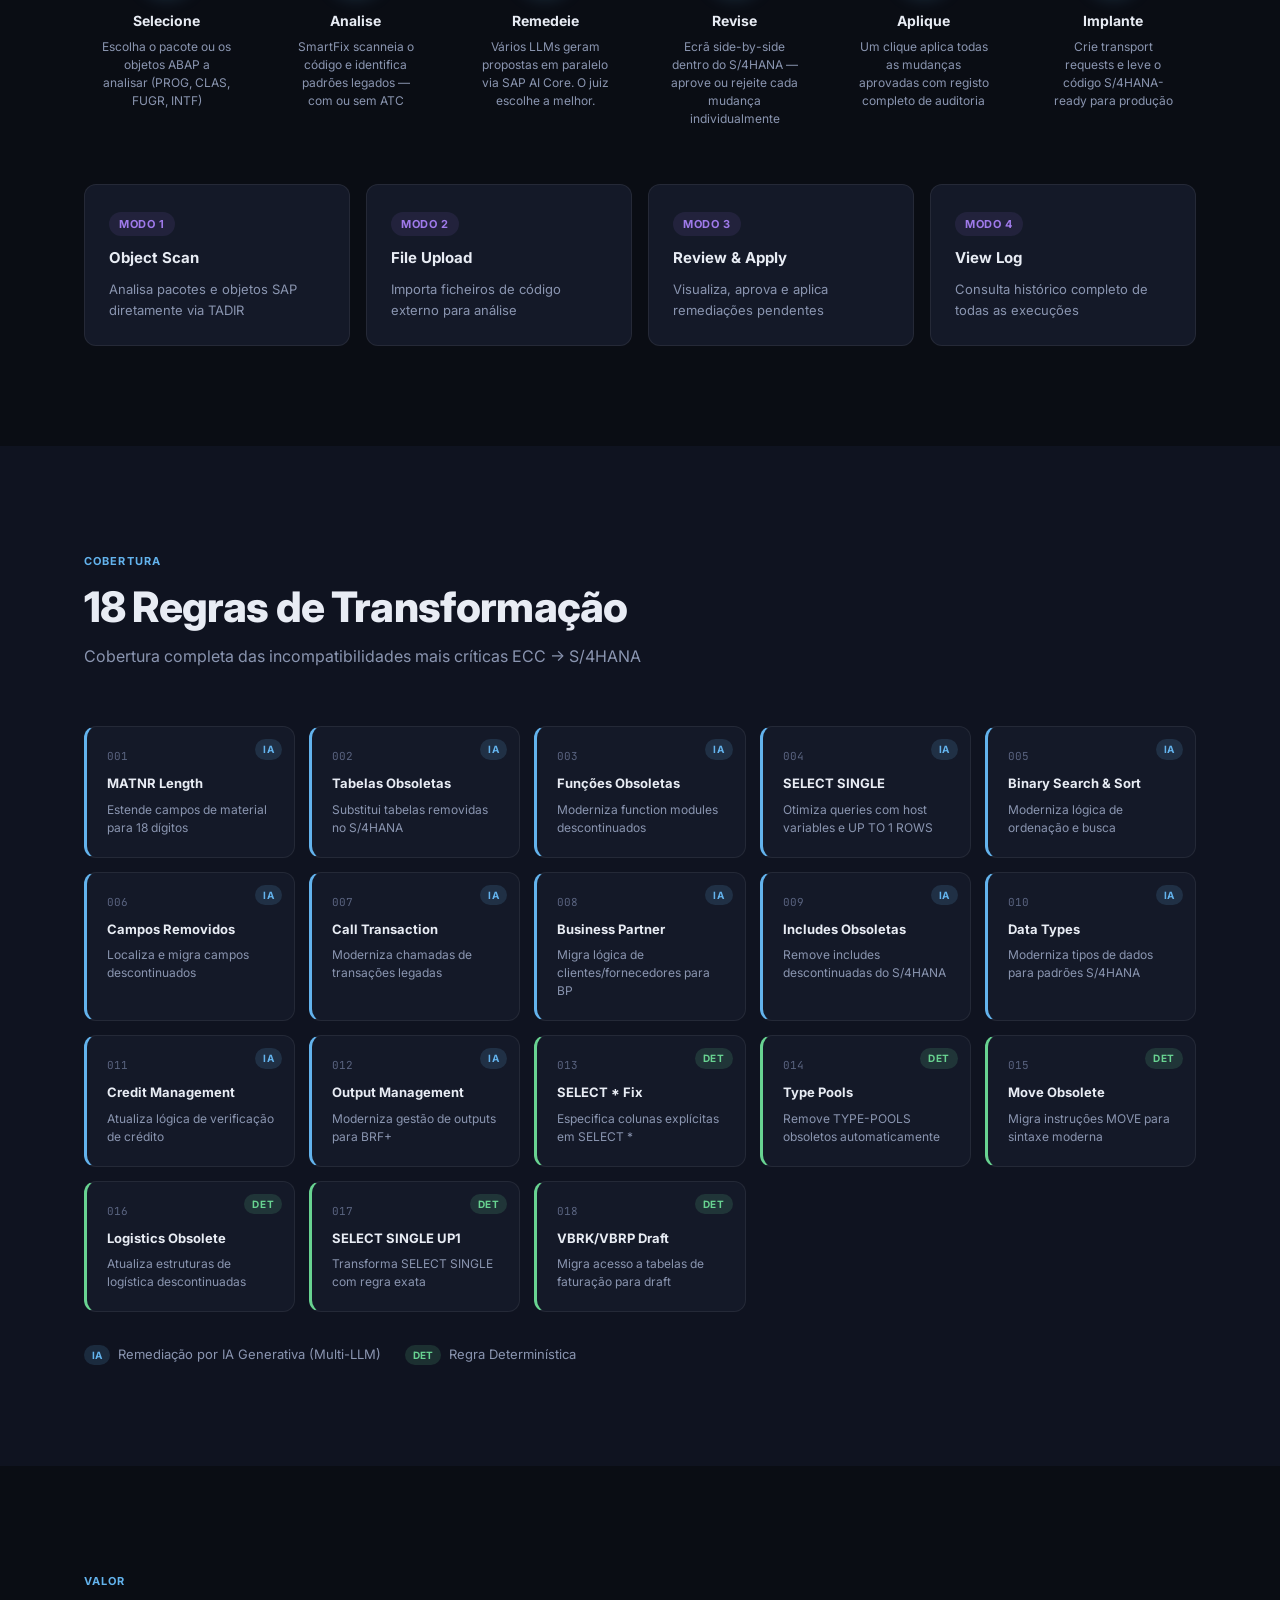
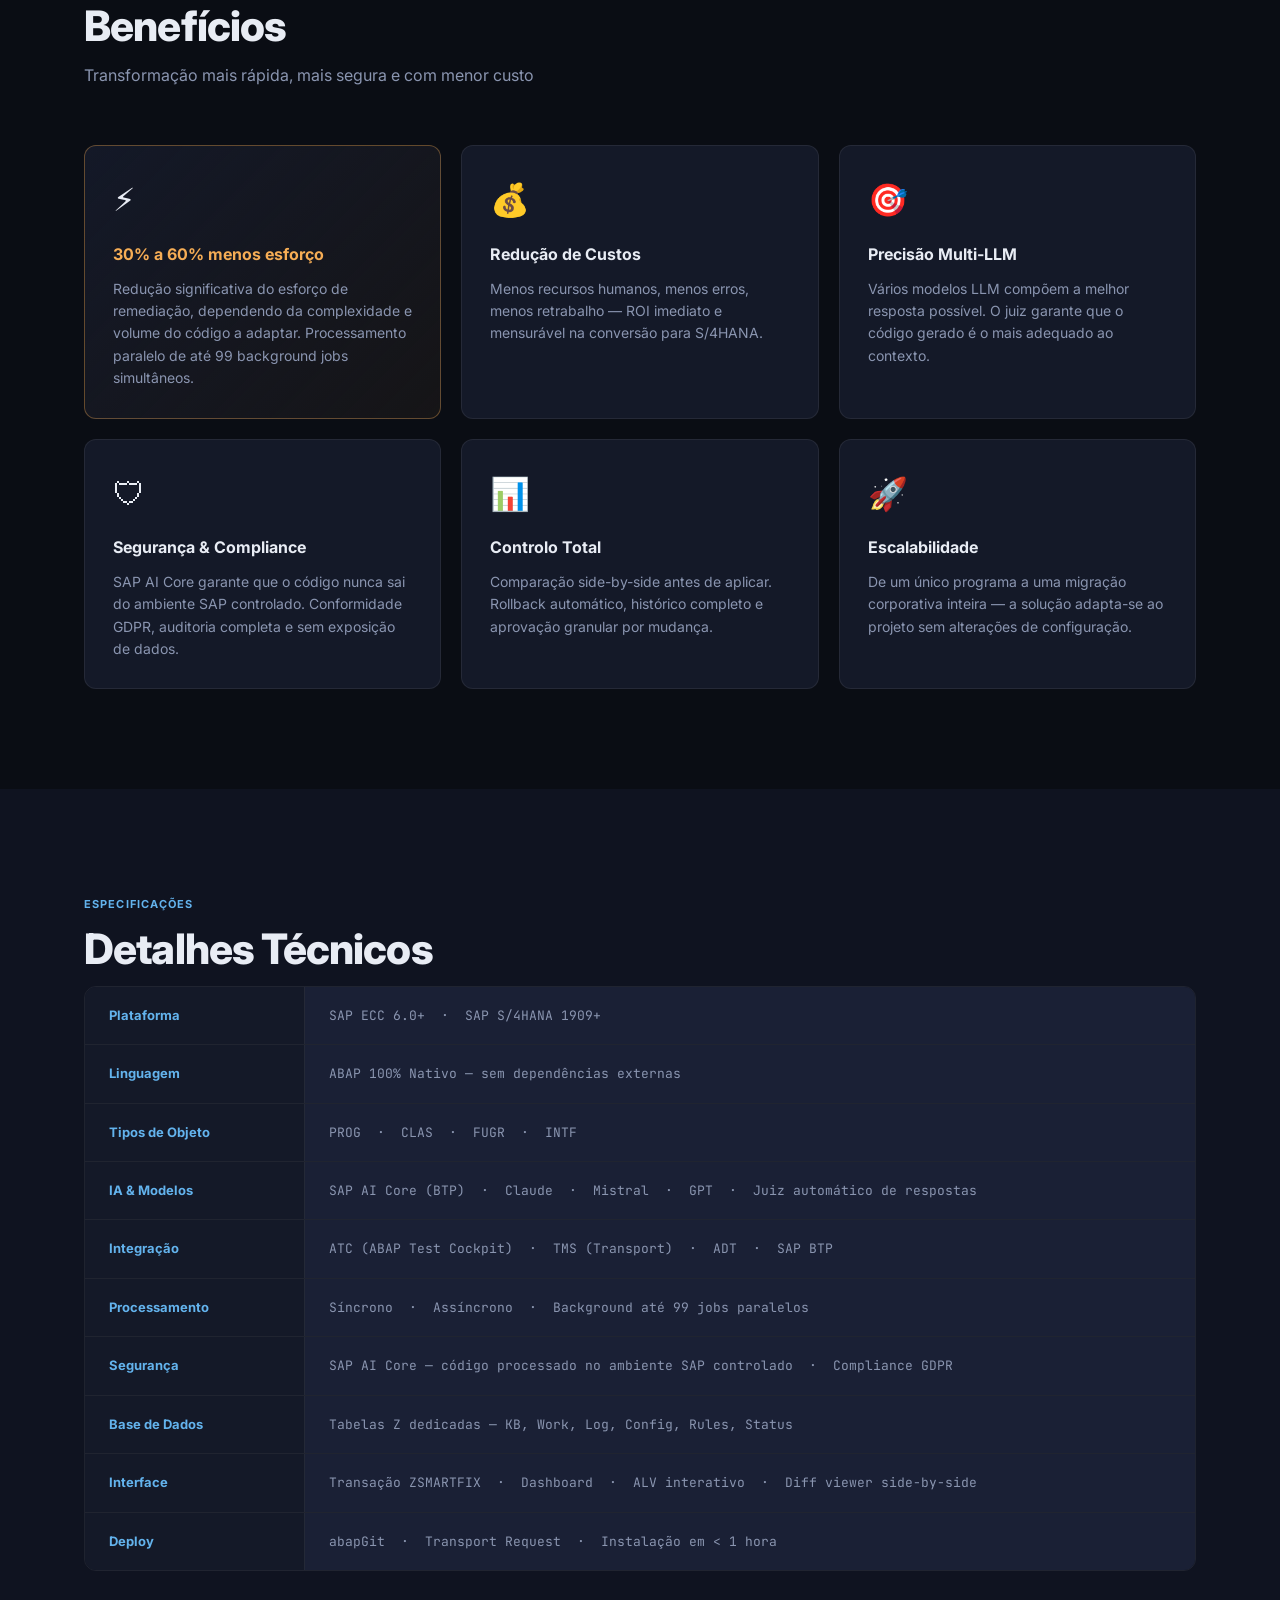
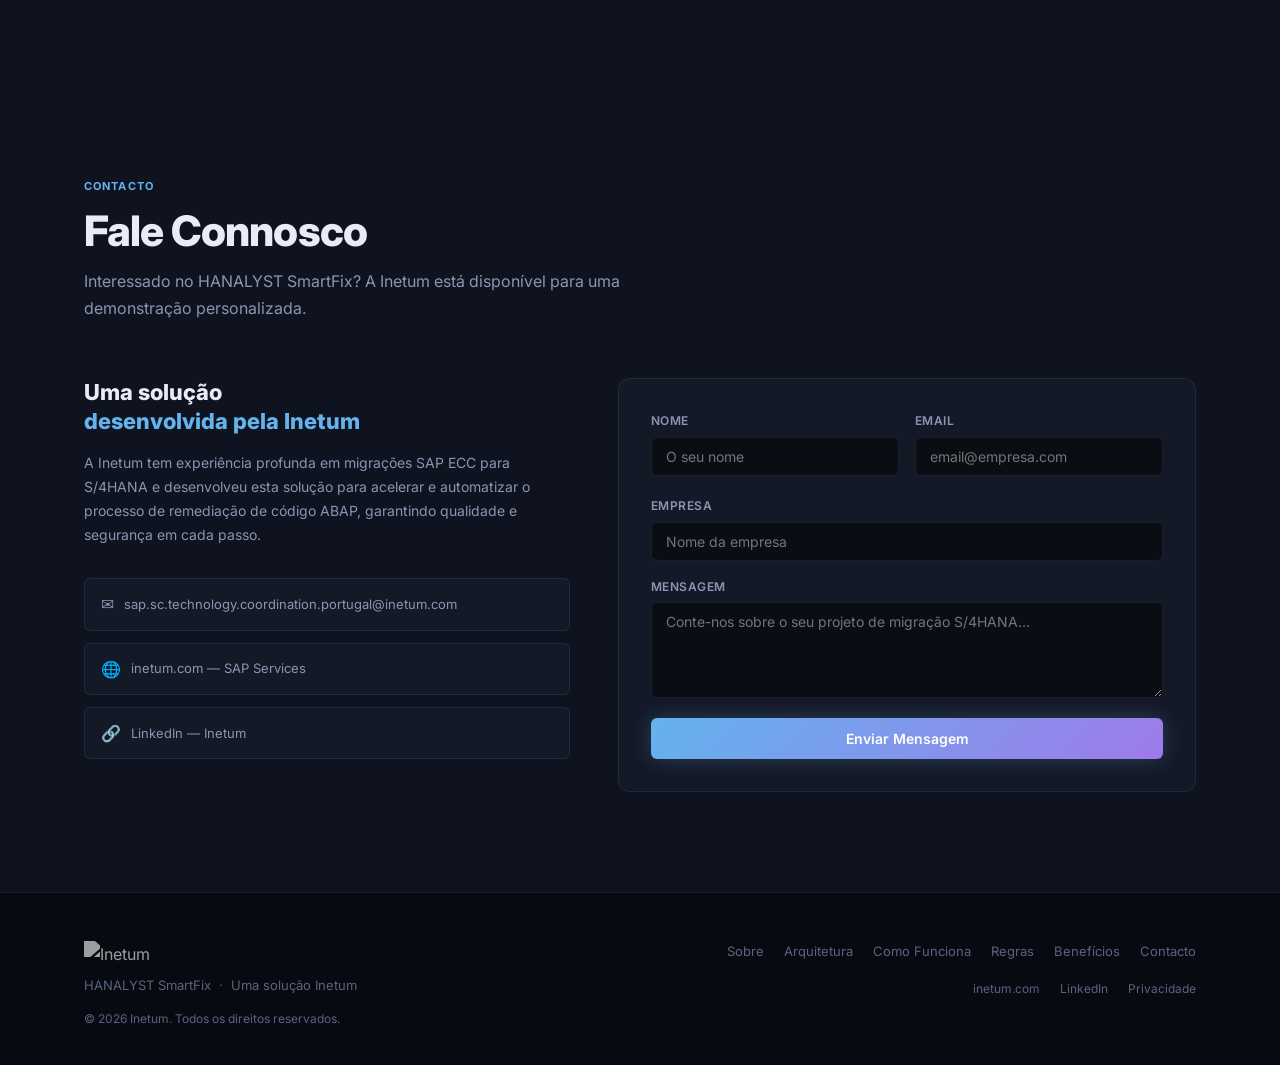
==== commit 9e25da5c: "Redesign: dark theme professional UI" ====
--- a/index.html
+++ b/index.html
@@ -142,116 +142,248 @@
       <h2>Como a Solução Está Construída</h2>
       <p class="section-desc">Arquitetura segura e enterprise-grade baseada em SAP BTP e SAP AI Core</p>
 
-      <div class="arch-diagram">
-
-        <!-- Top 3 layers side by side -->
-        <div class="arch-layers-row">
-
-          <!-- Layer 1: S/4HANA -->
-          <div class="arch-layer layer-s4">
-            <div class="arch-layer-label">SAP S/4HANA</div>
-            <div class="arch-layer-inner">
-              <div class="arch-box box-main">
-                <div class="arch-box-icon">&#x1F4BB;</div>
-                <div>
-                  <strong>ZSMARTFIX</strong>
-                  <span>Transação ABAP</span>
-                </div>
-              </div>
-            </div>
-          </div>
-
-          <!-- Connector 1→2 -->
-          <div class="arch-connector">
-            <span class="arch-connector-line"></span>
-            <span class="arch-connector-tip">▶</span>
-            <span class="arch-connector-label">HTTP / RFC</span>
-          </div>
-
-          <!-- Layer 2: BTP AI Core -->
-          <div class="arch-layer layer-btp">
-            <div class="arch-layer-label">SAP BTP — AI Core</div>
-            <div class="arch-layer-inner">
-              <div class="arch-box box-btp">
-                <div class="arch-box-icon">&#x2601;</div>
-                <div>
-                  <strong>AI Core Service</strong>
-                  <span>Orquestração &amp; Compliance</span>
-                </div>
-              </div>
-            </div>
-          </div>
-
-          <!-- Connector 2→3 -->
-          <div class="arch-connector">
-            <span class="arch-connector-line"></span>
-            <span class="arch-connector-tip">▶</span>
-            <span class="arch-connector-label">API Calls</span>
-          </div>
-
-          <!-- Layer 3: LLMs + Judge -->
-          <div class="arch-layer layer-llm">
-            <div class="arch-layer-label">Multi-LLM + Juiz</div>
-            <div class="arch-layer-inner layer-llm-inner">
-              <div class="llm-models">
-                <div class="llm-model model-claude"><span class="llm-icon">&#x25C6;</span><span>Claude</span></div>
-                <div class="llm-model model-mistral"><span class="llm-icon">&#x25C6;</span><span>Mistral</span></div>
-                <div class="llm-model model-gpt"><span class="llm-icon">&#x25C6;</span><span>GPT</span></div>
-                <div class="llm-model model-other"><span class="llm-icon">&#x25C6;</span><span>outros...</span></div>
-              </div>
-              <div class="judge-arrow"><span>▼</span><span class="judge-caption">respostas</span></div>
-              <div class="arch-box box-judge">
-                <div class="arch-box-icon">&#x2696;</div>
-                <div>
-                  <strong>Juiz (Judge LLM)</strong>
-                  <span>Seleciona a melhor resposta</span>
-                </div>
-              </div>
-            </div>
-          </div>
-
-        </div>
-
-        <!-- Return arrow -->
-        <div class="arch-return">
-          <div class="arch-return-line">
-            <span class="arch-return-label">&#x21A9; Código remediado retorna ao S/4HANA</span>
-          </div>
-        </div>
-
-        <!-- Review screen -->
-        <div class="arch-review">
-          <div class="arch-layer-label">Ecrã de Revisão — dentro do S/4HANA (ZSMARTFIX)</div>
-          <div class="review-screen">
-            <div class="review-panel review-before">
-              <div class="review-panel-header">
-                <span class="review-dot red"></span>
-                <span>Código Original (ECC)</span>
-              </div>
-              <div class="review-code">
-                <span class="rc-bad">SELECT SINGLE matnr maktx</span>
-                <span class="rc-bad">  FROM mara INTO (lv_matnr, lv_maktx)</span>
-                <span class="rc-bad">  WHERE matnr = p_matnr.</span>
-              </div>
-            </div>
-            <div class="review-panel review-after">
-              <div class="review-panel-header">
-                <span class="review-dot green"></span>
-                <span>Código Remediado (S/4HANA)</span>
-              </div>
-              <div class="review-code">
-                <span class="rc-good">SELECT SINGLE matnr, maktx</span>
-                <span class="rc-good">  FROM mara INTO (@lv_matnr, @lv_maktx)</span>
-                <span class="rc-good">  WHERE matnr = @p_matnr UP TO 1 ROWS.</span>
-              </div>
-            </div>
-            <div class="review-actions">
-              <button class="review-btn approve">&#x2714; Aprovar</button>
-              <button class="review-btn reject">&#x2718; Rejeitar</button>
-            </div>
-          </div>
-        </div>
-
+      <div class="arch-svg-wrap">
+        <svg viewBox="0 0 960 540" xmlns="http://www.w3.org/2000/svg" class="arch-svg" role="img" aria-label="Diagrama de Arquitetura HANALYST SmartFix">
+          <defs>
+            <linearGradient id="gBlue" x1="0%" y1="0%" x2="100%" y2="100%">
+              <stop offset="0%" stop-color="#63b3ed"/>
+              <stop offset="100%" stop-color="#4299e1"/>
+            </linearGradient>
+            <linearGradient id="gPurple" x1="0%" y1="0%" x2="100%" y2="100%">
+              <stop offset="0%" stop-color="#9f7aea"/>
+              <stop offset="100%" stop-color="#805ad5"/>
+            </linearGradient>
+            <linearGradient id="gOrange" x1="0%" y1="0%" x2="100%" y2="100%">
+              <stop offset="0%" stop-color="#f6ad55"/>
+              <stop offset="100%" stop-color="#ed8936"/>
+            </linearGradient>
+            <linearGradient id="gGreen" x1="0%" y1="0%" x2="100%" y2="100%">
+              <stop offset="0%" stop-color="#68d391"/>
+              <stop offset="100%" stop-color="#48bb78"/>
+            </linearGradient>
+            <linearGradient id="gJudge" x1="0%" y1="0%" x2="100%" y2="100%">
+              <stop offset="0%" stop-color="#f6ad55"/>
+              <stop offset="100%" stop-color="#9f7aea"/>
+            </linearGradient>
+            <linearGradient id="gArrow1" x1="0%" y1="0%" x2="100%" y2="0%">
+              <stop offset="0%" stop-color="#63b3ed"/>
+              <stop offset="100%" stop-color="#9f7aea"/>
+            </linearGradient>
+            <linearGradient id="gArrow2" x1="0%" y1="0%" x2="100%" y2="0%">
+              <stop offset="0%" stop-color="#9f7aea"/>
+              <stop offset="100%" stop-color="#f6ad55"/>
+            </linearGradient>
+            <linearGradient id="gReturn" x1="0%" y1="0%" x2="100%" y2="0%">
+              <stop offset="0%" stop-color="#68d391"/>
+              <stop offset="100%" stop-color="#63b3ed"/>
+            </linearGradient>
+            <linearGradient id="gBg1" x1="0%" y1="0%" x2="100%" y2="100%">
+              <stop offset="0%" stop-color="#141928"/>
+              <stop offset="100%" stop-color="#1a2035"/>
+            </linearGradient>
+            <filter id="glow-blue">
+              <feGaussianBlur stdDeviation="3" result="blur"/>
+              <feMerge><feMergeNode in="blur"/><feMergeNode in="SourceGraphic"/></feMerge>
+            </filter>
+            <filter id="glow-orange">
+              <feGaussianBlur stdDeviation="4" result="blur"/>
+              <feMerge><feMergeNode in="blur"/><feMergeNode in="SourceGraphic"/></feMerge>
+            </filter>
+            <marker id="arrowBlue" markerWidth="8" markerHeight="8" refX="6" refY="3" orient="auto">
+              <path d="M0,0 L0,6 L8,3 z" fill="url(#gArrow1)"/>
+            </marker>
+            <marker id="arrowPurple" markerWidth="8" markerHeight="8" refX="6" refY="3" orient="auto">
+              <path d="M0,0 L0,6 L8,3 z" fill="url(#gArrow2)"/>
+            </marker>
+            <marker id="arrowGreen" markerWidth="8" markerHeight="8" refX="6" refY="3" orient="auto">
+              <path d="M0,0 L0,6 L8,3 z" fill="url(#gReturn)"/>
+            </marker>
+            <marker id="arrowDown" markerWidth="8" markerHeight="8" refX="3" refY="6" orient="auto">
+              <path d="M0,0 L6,0 L3,8 z" fill="#f6ad55"/>
+            </marker>
+          </defs>
+
+          <!-- ── Background ── -->
+          <rect width="960" height="540" fill="#0a0d14" rx="12"/>
+
+          <!-- Subtle grid -->
+          <pattern id="grid" width="40" height="40" patternUnits="userSpaceOnUse">
+            <path d="M 40 0 L 0 0 0 40" fill="none" stroke="rgba(99,179,237,0.04)" stroke-width="1"/>
+          </pattern>
+          <rect width="960" height="540" fill="url(#grid)" rx="12"/>
+
+          <!-- Glow orbs -->
+          <circle cx="160" cy="160" r="120" fill="rgba(99,179,237,0.05)"/>
+          <circle cx="800" cy="200" r="100" fill="rgba(159,122,234,0.05)"/>
+          <circle cx="480" cy="420" r="80"  fill="rgba(104,211,145,0.04)"/>
+
+          <!-- ══════════════════════════════════════════
+               ROW 1 — 3 main boxes
+          ══════════════════════════════════════════ -->
+
+          <!-- ── Box 1: S/4HANA ── -->
+          <rect x="28" y="48" width="230" height="170" rx="12" fill="url(#gBg1)" stroke="rgba(99,179,237,0.35)" stroke-width="1.5"/>
+          <rect x="28" y="48" width="230" height="4" rx="2" fill="url(#gBlue)"/>
+          <!-- label -->
+          <text x="43" y="73" font-family="Inter,sans-serif" font-size="10" font-weight="700" fill="#63b3ed" letter-spacing="1.5">SAP S/4HANA</text>
+          <!-- icon circle -->
+          <circle cx="76" cy="130" r="26" fill="rgba(99,179,237,0.12)" stroke="rgba(99,179,237,0.3)" stroke-width="1"/>
+          <text x="76" y="137" font-size="20" text-anchor="middle" font-family="serif">💻</text>
+          <!-- title -->
+          <text x="112" y="122" font-family="Inter,sans-serif" font-size="14" font-weight="700" fill="#e8ecf4">ZSMARTFIX</text>
+          <text x="112" y="139" font-family="Inter,sans-serif" font-size="11" fill="#8a95b0">Transação ABAP</text>
+          <!-- sub-items -->
+          <rect x="44" y="160" width="8" height="8" rx="2" fill="#63b3ed" opacity="0.7"/>
+          <text x="58" y="168" font-family="Inter,sans-serif" font-size="10" fill="#8a95b0">Scanner de código</text>
+          <rect x="44" y="176" width="8" height="8" rx="2" fill="#63b3ed" opacity="0.7"/>
+          <text x="58" y="184" font-family="Inter,sans-serif" font-size="10" fill="#8a95b0">Diff viewer side-by-side</text>
+          <rect x="44" y="192" width="8" height="8" rx="2" fill="#63b3ed" opacity="0.7"/>
+          <text x="58" y="200" font-family="Inter,sans-serif" font-size="10" fill="#8a95b0">Aprovação individual</text>
+
+          <!-- ── Arrow 1→2 ── -->
+          <line x1="260" y1="133" x2="328" y2="133" stroke="url(#gArrow1)" stroke-width="2" marker-end="url(#arrowBlue)"/>
+          <text x="294" y="124" font-family="Inter,sans-serif" font-size="9" fill="#8a95b0" text-anchor="middle">HTTP/RFC</text>
+          <!-- return dashed line above -->
+          <line x1="328" y1="120" x2="260" y2="120" stroke="url(#gReturn)" stroke-width="1.5" stroke-dasharray="4 3" marker-end="url(#arrowGreen)" opacity="0.6"/>
+
+          <!-- ── Box 2: SAP BTP / AI Core ── -->
+          <rect x="332" y="48" width="230" height="170" rx="12" fill="url(#gBg1)" stroke="rgba(159,122,234,0.35)" stroke-width="1.5"/>
+          <rect x="332" y="48" width="230" height="4" rx="2" fill="url(#gPurple)"/>
+          <text x="347" y="73" font-family="Inter,sans-serif" font-size="10" font-weight="700" fill="#9f7aea" letter-spacing="1.5">SAP BTP — AI CORE</text>
+          <!-- icon -->
+          <circle cx="380" cy="130" r="26" fill="rgba(159,122,234,0.12)" stroke="rgba(159,122,234,0.3)" stroke-width="1"/>
+          <text x="380" y="137" font-size="20" text-anchor="middle" font-family="serif">☁️</text>
+          <!-- title -->
+          <text x="416" y="122" font-family="Inter,sans-serif" font-size="14" font-weight="700" fill="#e8ecf4">AI Core Service</text>
+          <text x="416" y="139" font-family="Inter,sans-serif" font-size="11" fill="#8a95b0">Orquestração &amp; Segurança</text>
+          <!-- sub -->
+          <rect x="348" y="160" width="8" height="8" rx="2" fill="#9f7aea" opacity="0.7"/>
+          <text x="362" y="168" font-family="Inter,sans-serif" font-size="10" fill="#8a95b0">Compliance GDPR</text>
+          <rect x="348" y="176" width="8" height="8" rx="2" fill="#9f7aea" opacity="0.7"/>
+          <text x="362" y="184" font-family="Inter,sans-serif" font-size="10" fill="#8a95b0">Sem saída de dados SAP</text>
+          <rect x="348" y="192" width="8" height="8" rx="2" fill="#9f7aea" opacity="0.7"/>
+          <text x="362" y="200" font-family="Inter,sans-serif" font-size="10" fill="#8a95b0">Roteamento multi-modelo</text>
+
+          <!-- ── Arrow 2→3 ── -->
+          <line x1="564" y1="133" x2="632" y2="133" stroke="url(#gArrow2)" stroke-width="2" marker-end="url(#arrowPurple)"/>
+          <text x="598" y="124" font-family="Inter,sans-serif" font-size="9" fill="#8a95b0" text-anchor="middle">API Calls</text>
+          <line x1="632" y1="120" x2="564" y2="120" stroke="url(#gReturn)" stroke-width="1.5" stroke-dasharray="4 3" marker-end="url(#arrowGreen)" opacity="0.6"/>
+
+          <!-- ── Box 3: Multi-LLM ── -->
+          <rect x="636" y="48" width="296" height="170" rx="12" fill="url(#gBg1)" stroke="rgba(246,173,85,0.35)" stroke-width="1.5"/>
+          <rect x="636" y="48" width="296" height="4" rx="2" fill="url(#gOrange)"/>
+          <text x="651" y="73" font-family="Inter,sans-serif" font-size="10" font-weight="700" fill="#f6ad55" letter-spacing="1.5">MULTI-LLM + JUIZ</text>
+
+          <!-- LLM model chips -->
+          <!-- Claude -->
+          <rect x="651" y="84" width="58" height="38" rx="8" fill="rgba(99,179,237,0.1)" stroke="rgba(99,179,237,0.35)" stroke-width="1"/>
+          <circle cx="665" cy="97" r="5" fill="#63b3ed"/>
+          <text x="674" y="101" font-family="Inter,sans-serif" font-size="10" font-weight="700" fill="#63b3ed">Claude</text>
+          <text x="659" y="115" font-family="Inter,sans-serif" font-size="8" fill="#8a95b0">Anthropic</text>
+
+          <!-- Mistral -->
+          <rect x="717" y="84" width="58" height="38" rx="8" fill="rgba(159,122,234,0.1)" stroke="rgba(159,122,234,0.35)" stroke-width="1"/>
+          <circle cx="731" cy="97" r="5" fill="#9f7aea"/>
+          <text x="740" y="101" font-family="Inter,sans-serif" font-size="10" font-weight="700" fill="#9f7aea">Mistral</text>
+          <text x="724" y="115" font-family="Inter,sans-serif" font-size="8" fill="#8a95b0">Mistral AI</text>
+
+          <!-- GPT -->
+          <rect x="783" y="84" width="58" height="38" rx="8" fill="rgba(104,211,145,0.1)" stroke="rgba(104,211,145,0.35)" stroke-width="1"/>
+          <circle cx="797" cy="97" r="5" fill="#68d391"/>
+          <text x="806" y="101" font-family="Inter,sans-serif" font-size="10" font-weight="700" fill="#68d391">GPT</text>
+          <text x="788" y="115" font-family="Inter,sans-serif" font-size="8" fill="#8a95b0">OpenAI</text>
+
+          <!-- Others -->
+          <rect x="849" y="84" width="68" height="38" rx="8" fill="rgba(255,255,255,0.04)" stroke="rgba(255,255,255,0.1)" stroke-width="1"/>
+          <text x="883" y="99" font-family="Inter,sans-serif" font-size="11" fill="#5a6480" text-anchor="middle">···</text>
+          <text x="883" y="115" font-family="Inter,sans-serif" font-size="8" fill="#5a6480" text-anchor="middle">outros</text>
+
+          <!-- Down arrows to judge -->
+          <line x1="680" y1="122" x2="780" y2="148" stroke="#f6ad55" stroke-width="1" opacity="0.4"/>
+          <line x1="746" y1="122" x2="790" y2="148" stroke="#f6ad55" stroke-width="1" opacity="0.4"/>
+          <line x1="812" y1="122" x2="800" y2="148" stroke="#f6ad55" stroke-width="1" opacity="0.4"/>
+          <line x1="870" y1="122" x2="810" y2="148" stroke="#f6ad55" stroke-width="1" opacity="0.4"/>
+
+          <!-- Judge box -->
+          <rect x="720" y="148" width="192" height="52" rx="8" fill="rgba(246,173,85,0.1)" stroke="rgba(246,173,85,0.45)" stroke-width="1.5" filter="url(#glow-orange)"/>
+          <text x="740" y="170" font-size="16" font-family="serif">⚖️</text>
+          <text x="762" y="168" font-family="Inter,sans-serif" font-size="12" font-weight="700" fill="#f6ad55">Juiz (Judge LLM)</text>
+          <text x="762" y="183" font-family="Inter,sans-serif" font-size="10" fill="#8a95b0">Seleciona a melhor resposta</text>
+
+          <!-- ══════════════════════════════════════════
+               Return flow arc
+          ══════════════════════════════════════════ -->
+          <path d="M 816 200 Q 816 240 480 240 Q 144 240 143 200" fill="none" stroke="url(#gReturn)" stroke-width="2" stroke-dasharray="6 3" marker-end="url(#arrowGreen)"/>
+          <rect x="370" y="228" width="220" height="20" rx="4" fill="rgba(104,211,145,0.08)"/>
+          <text x="480" y="242" font-family="Inter,sans-serif" font-size="10" fill="#68d391" text-anchor="middle" font-weight="600">↩ Código remediado retorna ao S/4HANA</text>
+
+          <!-- ══════════════════════════════════════════
+               ROW 2 — Review screen
+          ══════════════════════════════════════════ -->
+          <rect x="28" y="278" width="904" height="230" rx="12" fill="url(#gBg1)" stroke="rgba(104,211,145,0.3)" stroke-width="1.5"/>
+          <rect x="28" y="278" width="904" height="4" rx="2" fill="url(#gGreen)"/>
+
+          <!-- Header -->
+          <text x="44" y="303" font-family="Inter,sans-serif" font-size="10" font-weight="700" fill="#68d391" letter-spacing="1.5">ECRÃ DE REVISÃO — DENTRO DO S/4HANA (ZSMARTFIX)</text>
+
+          <!-- Divider line between panels -->
+          <line x1="480" y1="316" x2="480" y2="490" stroke="rgba(255,255,255,0.07)" stroke-width="1"/>
+
+          <!-- ── Left panel: Original ECC ── -->
+          <rect x="44" y="316" width="420" height="24" rx="4" fill="rgba(252,129,129,0.07)"/>
+          <circle cx="60" cy="328" r="5" fill="#fc8181"/>
+          <text x="72" y="332" font-family="Inter,sans-serif" font-size="11" font-weight="600" fill="#fc8181">Código Original (ECC)</text>
+
+          <!-- Code lines ECC -->
+          <rect x="44" y="348" width="420" height="130" rx="6" fill="rgba(0,0,0,0.25)"/>
+          <text x="60" y="368" font-family="'JetBrains Mono',monospace" font-size="11" fill="#ff7b72">SELECT SINGLE</text>
+          <text x="172" y="368" font-family="'JetBrains Mono',monospace" font-size="11" fill="#c9d1d9"> matnr maktx</text>
+          <text x="60" y="386" font-family="'JetBrains Mono',monospace" font-size="11" fill="#ff7b72">  FROM</text>
+          <text x="107" y="386" font-family="'JetBrains Mono',monospace" font-size="11" fill="#c9d1d9"> mara</text>
+          <text x="60" y="404" font-family="'JetBrains Mono',monospace" font-size="11" fill="#ff7b72">  INTO</text>
+          <text x="107" y="404" font-family="'JetBrains Mono',monospace" font-size="11" fill="#c9d1d9"> (lv_matnr, lv_maktx)</text>
+          <text x="60" y="422" font-family="'JetBrains Mono',monospace" font-size="11" fill="#ff7b72">  WHERE</text>
+          <text x="115" y="422" font-family="'JetBrains Mono',monospace" font-size="11" fill="#c9d1d9"> matnr = p_matnr.</text>
+          <text x="60" y="448" font-family="'JetBrains Mono',monospace" font-size="11" fill="#ff7b72">TYPE-POOLS</text>
+          <text x="152" y="448" font-family="'JetBrains Mono',monospace" font-size="11" fill="#c9d1d9">: slis.</text>
+          <text x="60" y="466" font-family="'JetBrains Mono',monospace" font-size="11" fill="#ff7b72">DATA</text>
+          <text x="91" y="466" font-family="'JetBrains Mono',monospace" font-size="11" fill="#c9d1d9"> gt_fcat </text>
+          <text x="155" y="466" font-family="'JetBrains Mono',monospace" font-size="11" fill="#ff7b72">TYPE</text>
+          <text x="183" y="466" font-family="'JetBrains Mono',monospace" font-size="11" fill="#c9d1d9"> slis_t_fieldcat_alv.</text>
+
+          <!-- ── Right panel: Remediado S/4HANA ── -->
+          <rect x="496" y="316" width="420" height="24" rx="4" fill="rgba(104,211,145,0.07)"/>
+          <circle cx="512" cy="328" r="5" fill="#68d391"/>
+          <text x="524" y="332" font-family="Inter,sans-serif" font-size="11" font-weight="600" fill="#68d391">Código Remediado (S/4HANA)</text>
+
+          <rect x="496" y="348" width="420" height="130" rx="6" fill="rgba(0,0,0,0.25)"/>
+          <text x="512" y="368" font-family="'JetBrains Mono',monospace" font-size="11" fill="#ff7b72">SELECT SINGLE</text>
+          <text x="624" y="368" font-family="'JetBrains Mono',monospace" font-size="11" fill="#68d391"> matnr, maktx</text>
+          <text x="512" y="386" font-family="'JetBrains Mono',monospace" font-size="11" fill="#ff7b72">  FROM</text>
+          <text x="559" y="386" font-family="'JetBrains Mono',monospace" font-size="11" fill="#c9d1d9"> mara</text>
+          <text x="512" y="404" font-family="'JetBrains Mono',monospace" font-size="11" fill="#ff7b72">  INTO</text>
+          <text x="559" y="404" font-family="'JetBrains Mono',monospace" font-size="11" fill="#68d391"> (@lv_matnr, @lv_maktx)</text>
+          <text x="512" y="422" font-family="'JetBrains Mono',monospace" font-size="11" fill="#ff7b72">  WHERE</text>
+          <text x="567" y="422" font-family="'JetBrains Mono',monospace" font-size="11" fill="#68d391"> matnr = @p_matnr</text>
+          <text x="512" y="440" font-family="'JetBrains Mono',monospace" font-size="11" fill="#ff7b72">  UP TO</text>
+          <text x="563" y="440" font-family="'JetBrains Mono',monospace" font-size="11" fill="#68d391"> 1 </text>
+          <text x="584" y="440" font-family="'JetBrains Mono',monospace" font-size="11" fill="#ff7b72">ROWS</text>
+          <text x="625" y="440" font-family="'JetBrains Mono',monospace" font-size="11" fill="#c9d1d9">.</text>
+          <text x="512" y="458" font-family="'JetBrains Mono',monospace" font-size="11" fill="#ff7b72">DATA</text>
+          <text x="543" y="458" font-family="'JetBrains Mono',monospace" font-size="11" fill="#c9d1d9"> gt_fcat </text>
+          <text x="607" y="458" font-family="'JetBrains Mono',monospace" font-size="11" fill="#ff7b72">TYPE</text>
+          <text x="635" y="458" font-family="'JetBrains Mono',monospace" font-size="11" fill="#68d391"> cl_salv_table=&gt;t_column_ref.</text>
+
+          <!-- ── Approve / Reject buttons ── -->
+          <rect x="44" y="492" width="110" height="28" rx="6" fill="rgba(104,211,145,0.15)" stroke="rgba(104,211,145,0.4)" stroke-width="1"/>
+          <text x="99" y="510" font-family="Inter,sans-serif" font-size="11" font-weight="700" fill="#68d391" text-anchor="middle">✔ Aprovar</text>
+
+          <rect x="164" y="492" width="110" height="28" rx="6" fill="rgba(252,129,129,0.1)" stroke="rgba(252,129,129,0.35)" stroke-width="1"/>
+          <text x="219" y="510" font-family="Inter,sans-serif" font-size="11" font-weight="700" fill="#fc8181" text-anchor="middle">✘ Rejeitar</text>
+
+          <text x="310" y="510" font-family="Inter,sans-serif" font-size="10" fill="#5a6480">← Cada mudança aprovada ou rejeitada individualmente</text>
+
+        </svg>
       </div>
 
       <!-- Security badge -->
--- a/styles.css
+++ b/styles.css
@@ -667,7 +667,21 @@
 .footer-links a { font-size: 12px; color: var(--text-dim); transition: color 0.2s; }
 .footer-links a:hover { color: var(--accent); }
 
-/* ── ARCHITECTURE DIAGRAM ── */
+/* ── ARCHITECTURE SVG ── */
+.arch-svg-wrap {
+  width: 100%;
+  border-radius: var(--radius);
+  overflow: hidden;
+  box-shadow: var(--shadow-lg);
+  margin-bottom: 32px;
+}
+.arch-svg {
+  width: 100%;
+  height: auto;
+  display: block;
+}
+
+/* ── ARCHITECTURE DIAGRAM (legacy CSS kept for fallback) ── */
 .arch-diagram {
   display: flex;
   flex-direction: column;
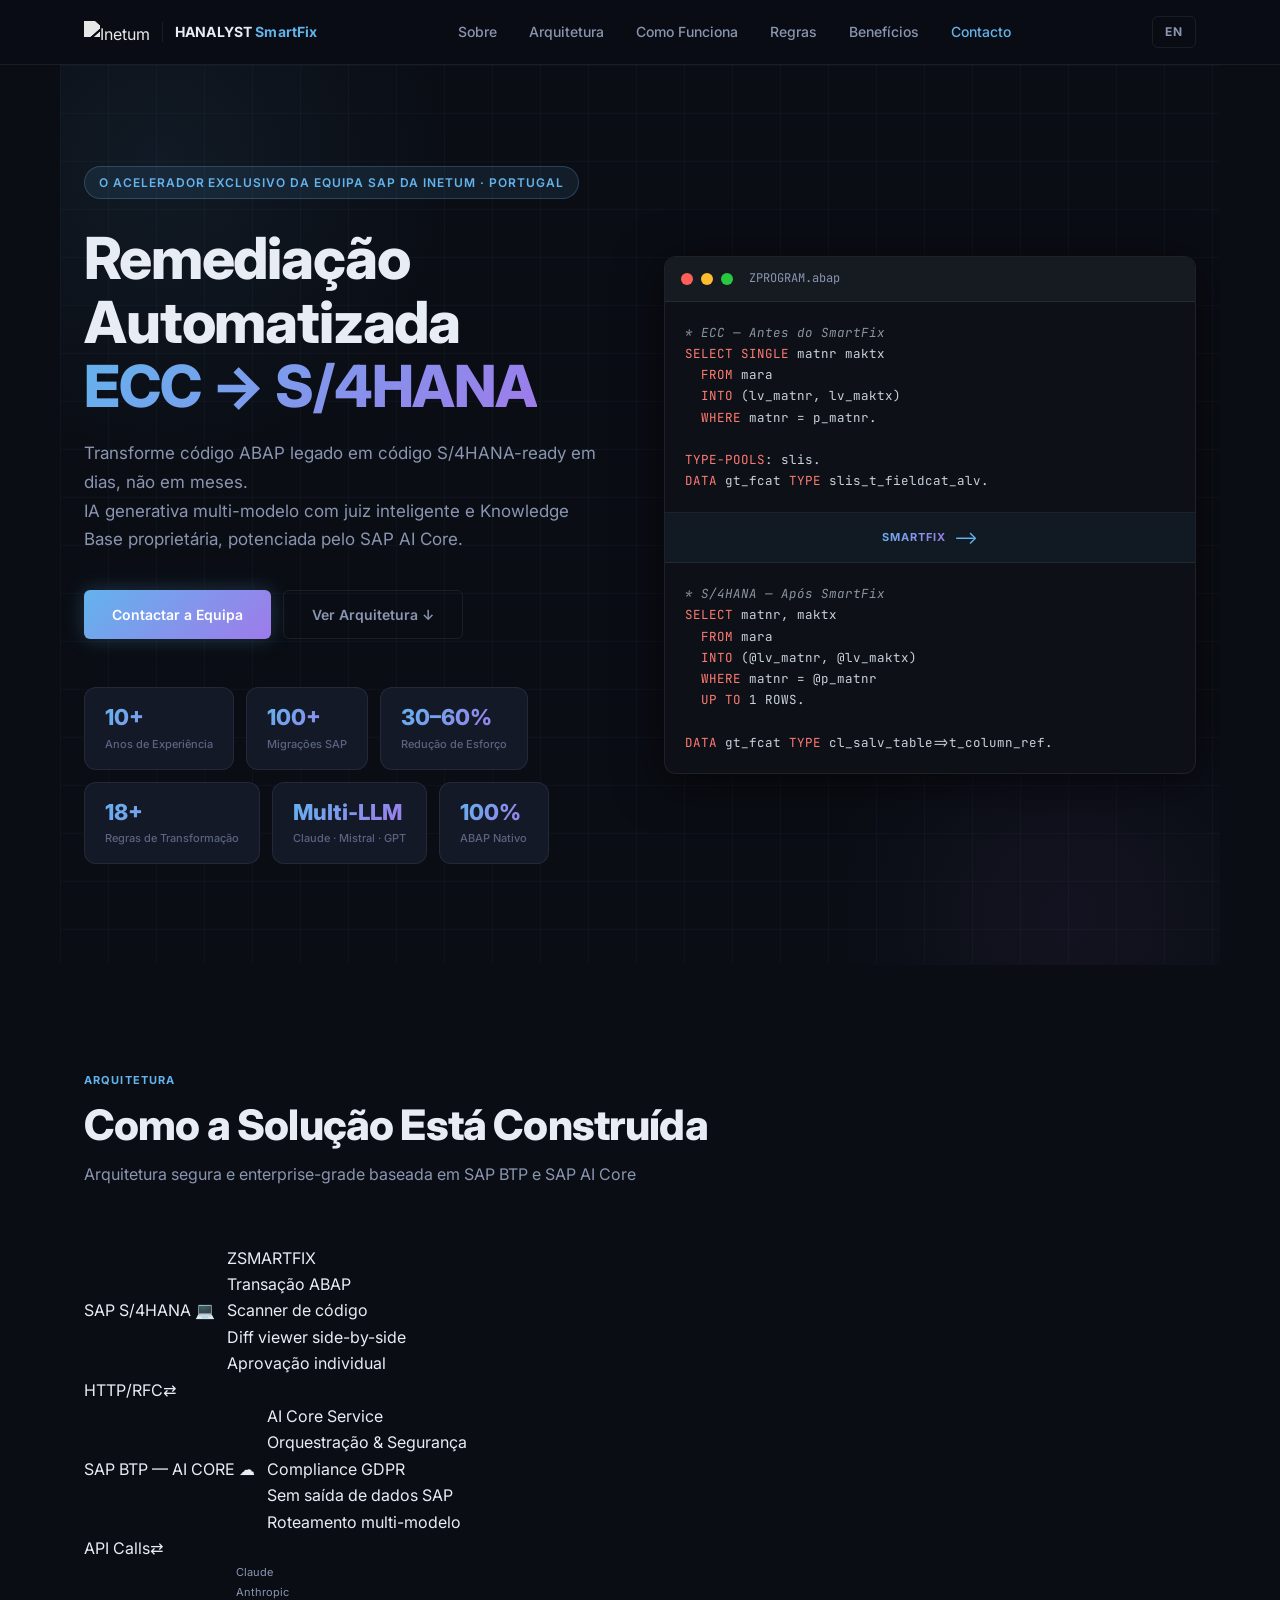
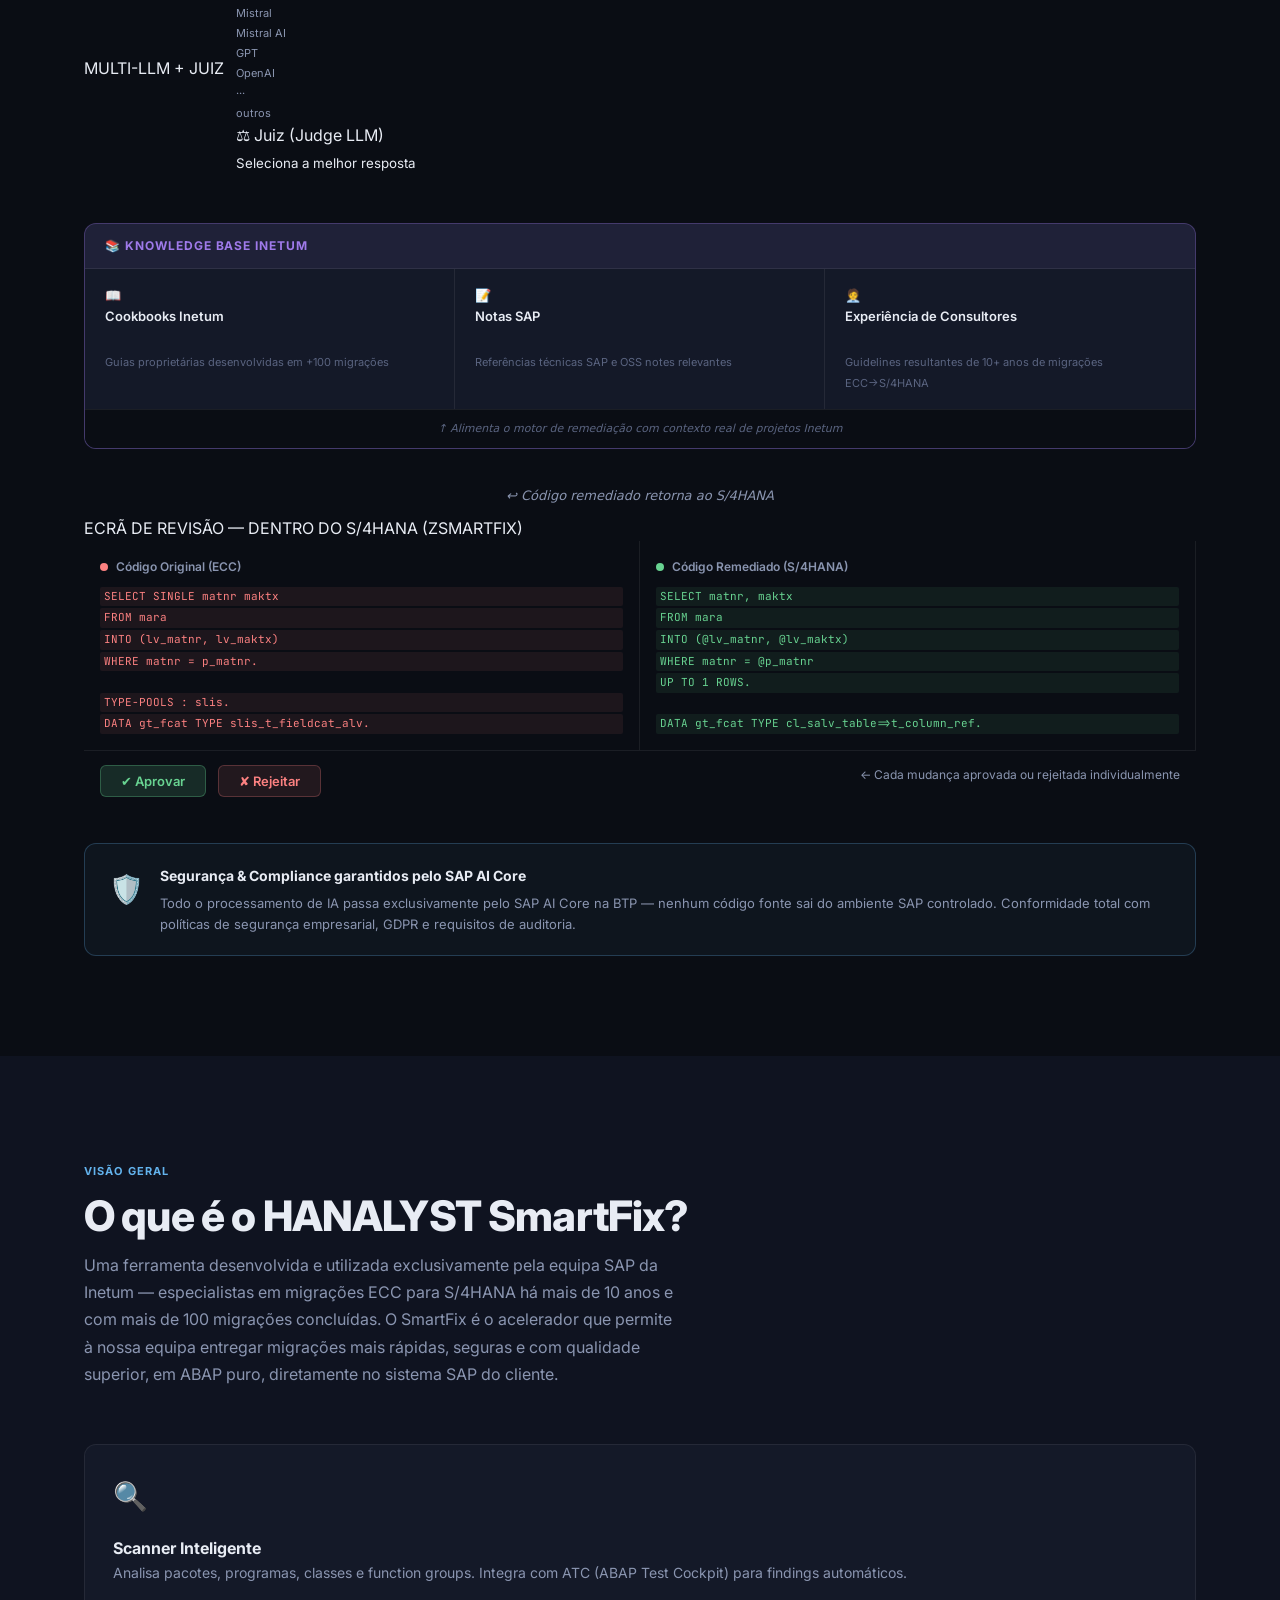
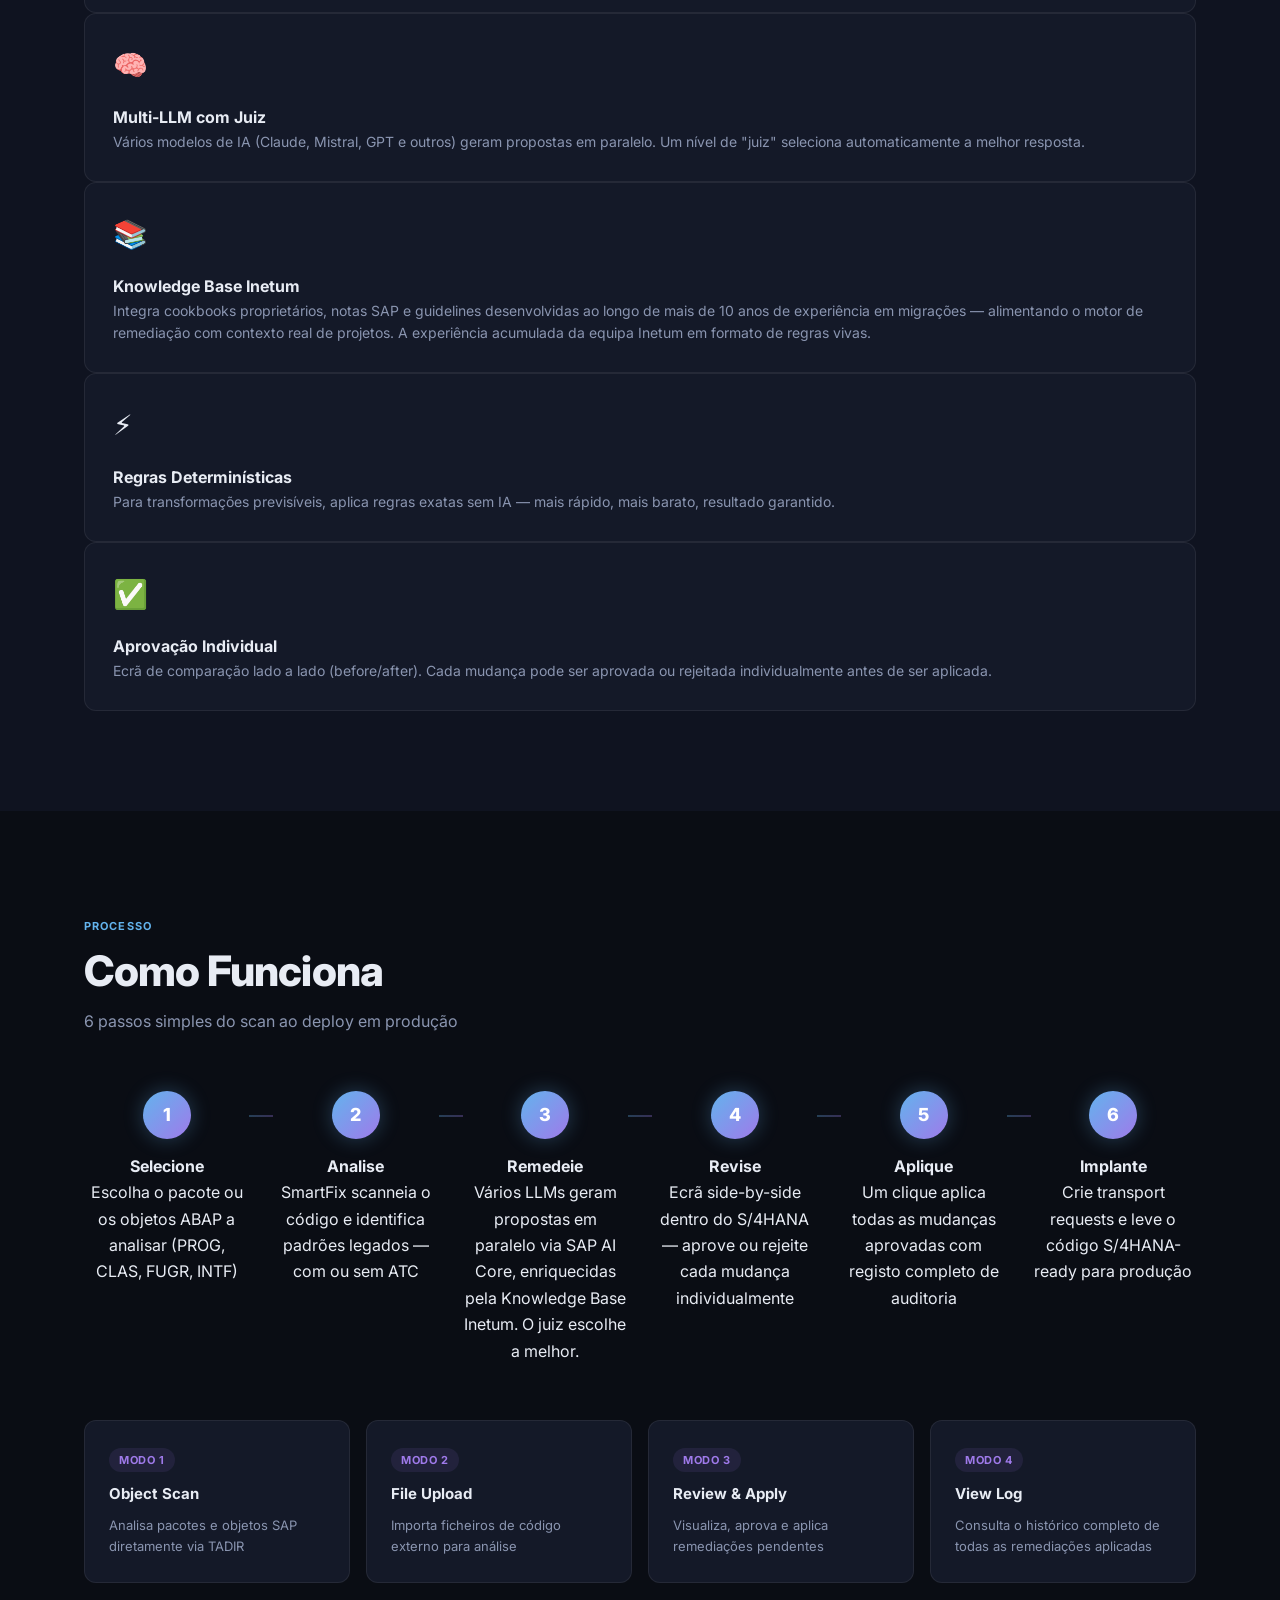
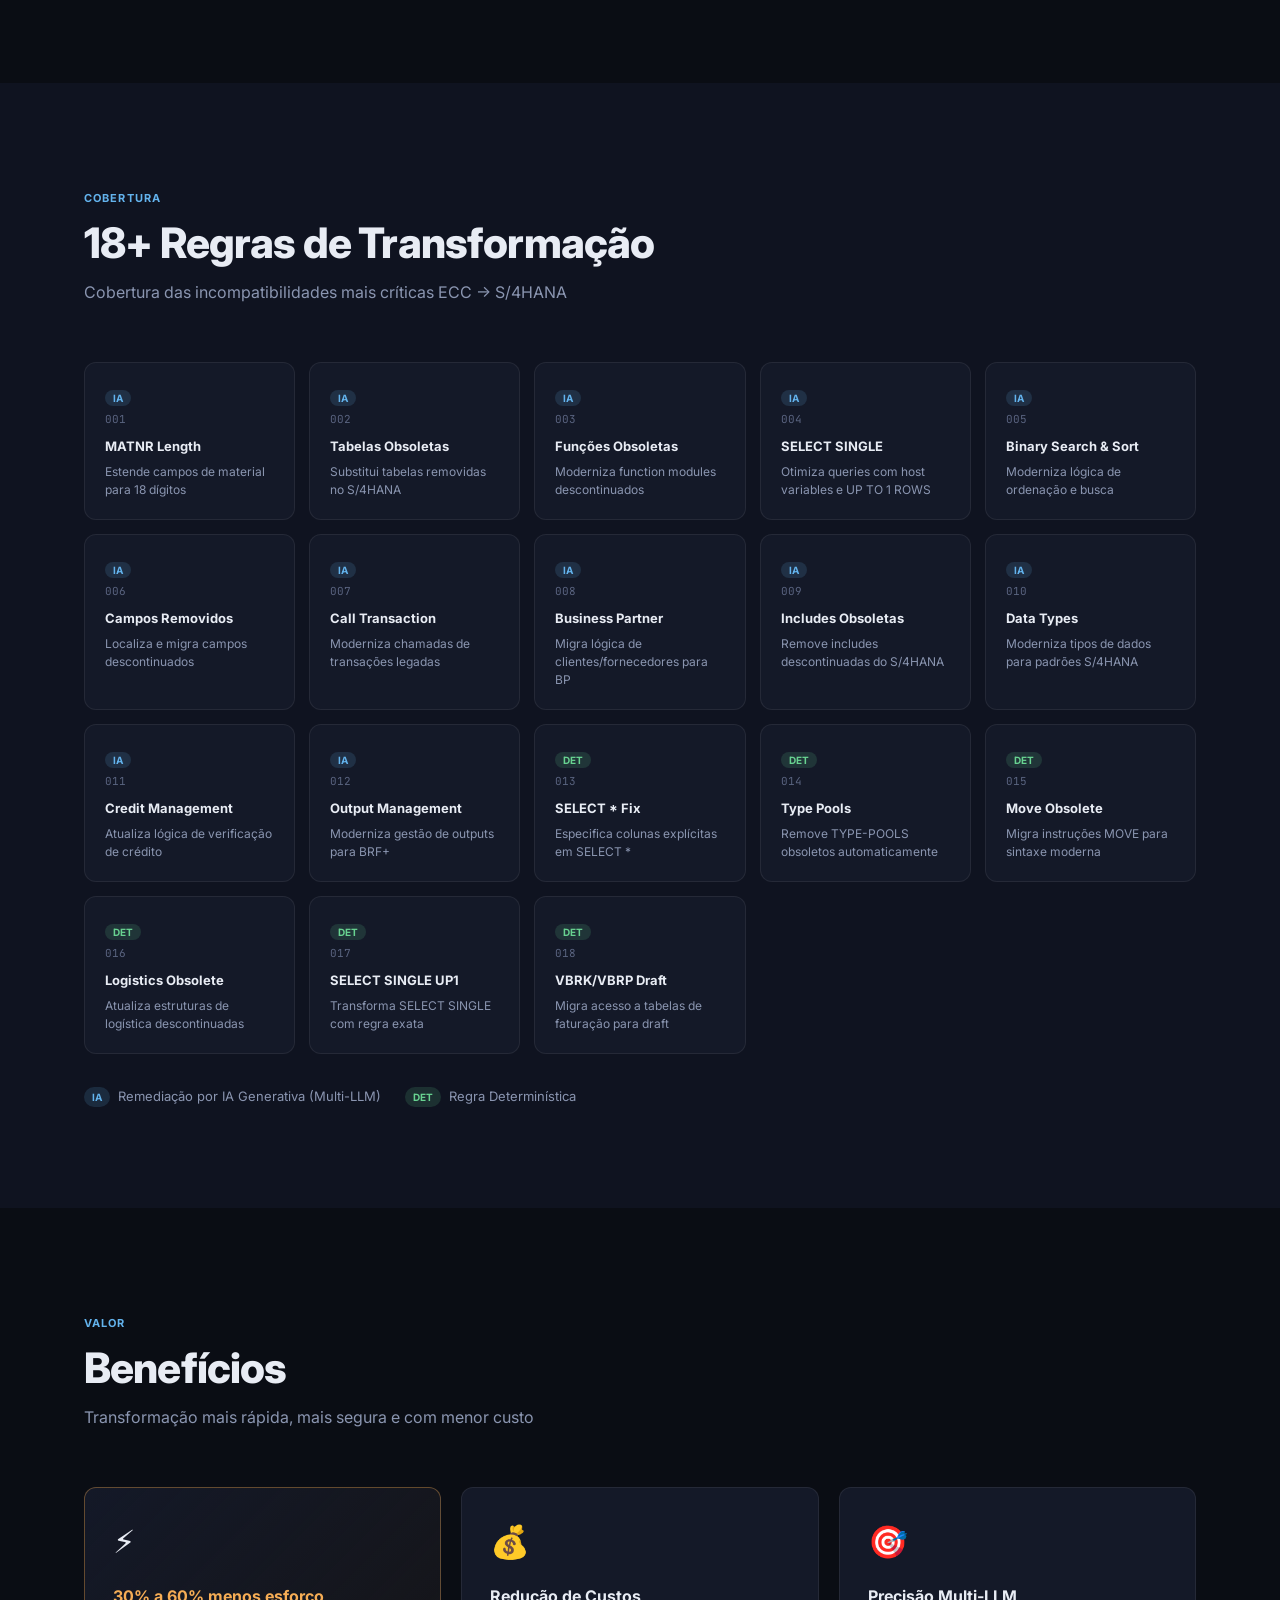
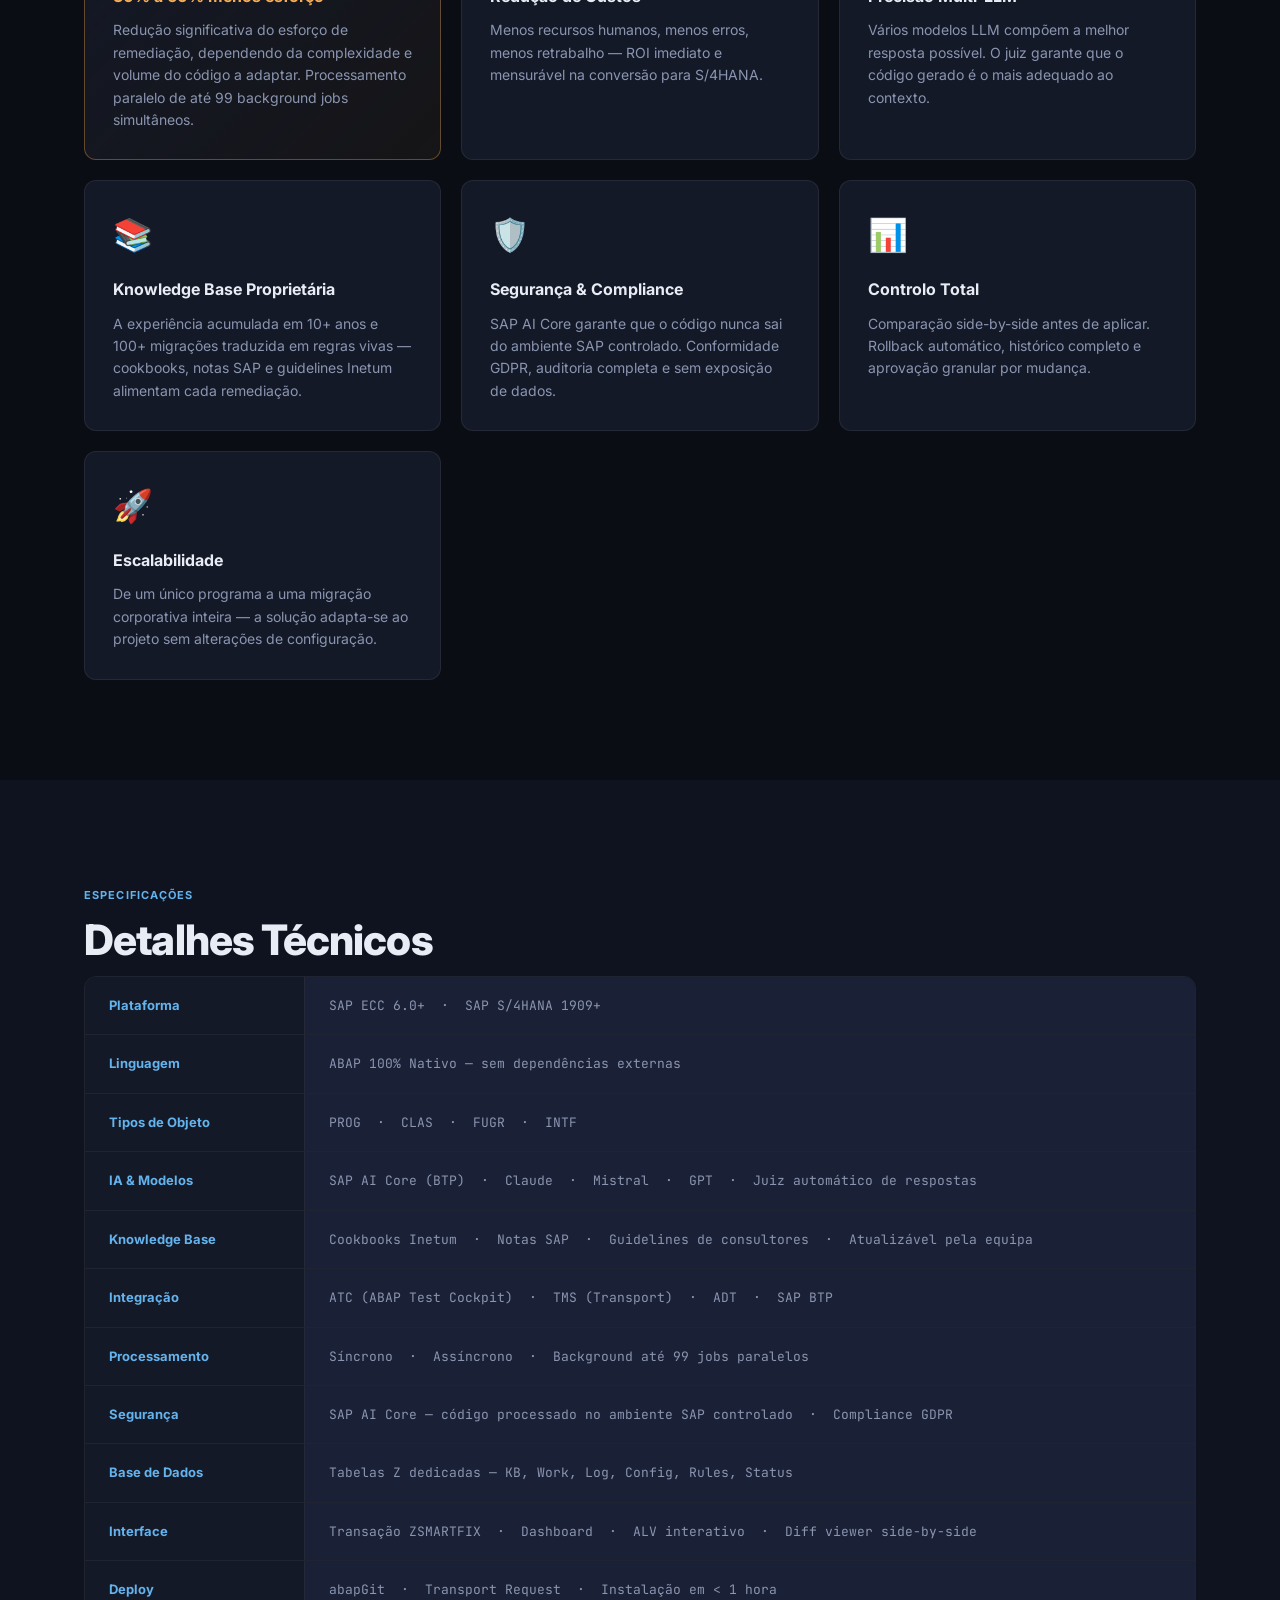
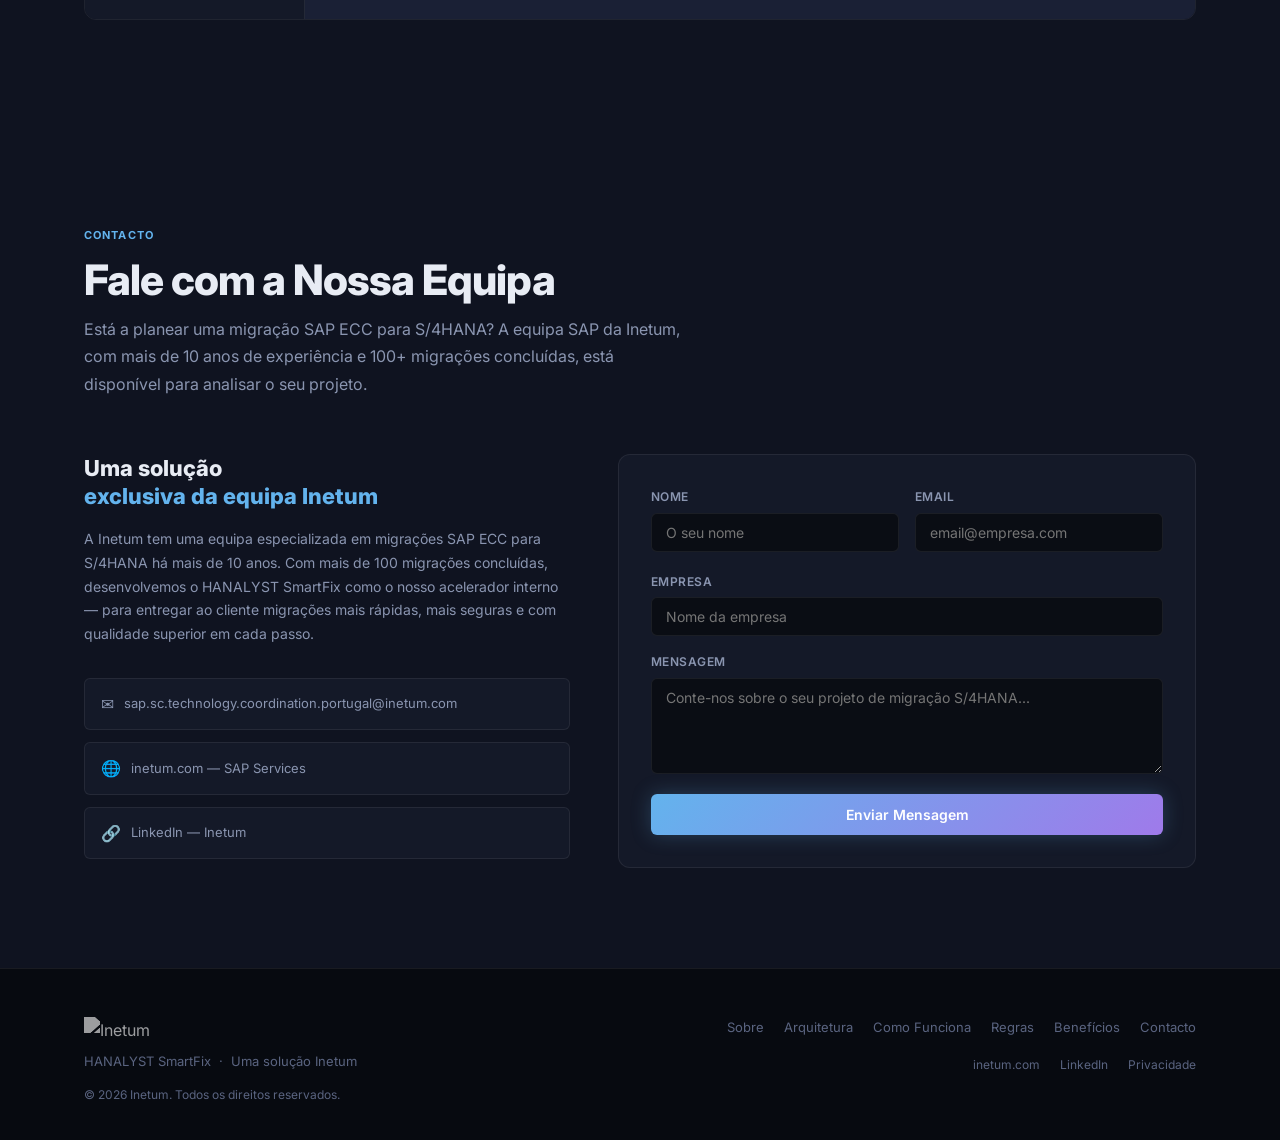
==== commit b473ef7e: "Add files via upload" ====
--- a/index.html
+++ b/index.html
@@ -1,776 +1,442 @@
-<!DOCTYPE html>
-<html lang="pt">
-<head>
-  <meta charset="UTF-8" />
-  <meta name="viewport" content="width=device-width, initial-scale=1.0" />
-  <meta name="description" content="HANALYST SmartFix — Remediação automatizada de código ABAP de ECC para S/4HANA pela Inetum" />
-  <title>HANALYST SmartFix — ECC → S/4HANA</title>
-  <link rel="preconnect" href="https://fonts.googleapis.com" />
-  <link rel="preconnect" href="https://fonts.gstatic.com" crossorigin />
-  <link href="https://fonts.googleapis.com/css2?family=Inter:wght@300;400;500;600;700;800&family=JetBrains+Mono:wght@400;600&display=swap" rel="stylesheet" />
-  <link rel="stylesheet" href="styles.css" />
-</head>
-<body>
-
-  <!-- NAV -->
-  <header class="nav">
-    <div class="nav-inner">
-      <a href="#" class="nav-logo">
-        <img src="https://www.inetum.com/content/dam/inetum/navigation/inetum-logo.svg" alt="Inetum" class="nav-logo-img" />
-        <span class="nav-logo-sep"></span>
-        <span class="nav-logo-product">HANALYST <span class="accent">SmartFix</span></span>
-      </a>
-      <nav class="nav-links">
-        <a href="#about">Sobre</a>
-        <a href="#architecture">Arquitetura</a>
-        <a href="#how">Como Funciona</a>
-        <a href="#rules">Regras</a>
-        <a href="#benefits">Benefícios</a>
-        <a href="#contact">Contacto</a>
-      </nav>
-      <a href="index.en.html" class="lang-switch" title="Switch to English">EN</a>
-      <button class="nav-hamburger" aria-label="Menu">&#9776;</button>
-    </div>
-  </header>
-
-  <!-- HERO -->
-  <section class="hero">
-    <div class="hero-bg-grid"></div>
-    <div class="hero-inner">
-      <div class="hero-tag">Desenvolvido pela Inetum · Portugal</div>
-      <h1 class="hero-title">
-        Remediação Automatizada<br />
-        <span class="gradient-text">ECC → S/4HANA</span>
-      </h1>
-      <p class="hero-sub">
-        Transforme código ABAP legado em código S/4HANA-ready em dias, não em meses.<br />
-        IA generativa multi-modelo com juiz inteligente, potenciada pelo SAP AI Core.
-      </p>
-      <div class="hero-actions">
-        <a href="#contact" class="btn btn-primary">Solicitar Demo</a>
-        <a href="#architecture" class="btn btn-ghost">Ver Arquitetura ↓</a>
-      </div>
-      <div class="hero-stats">
-        <div class="stat-pill">
-          <span class="stat-num">30–60%</span>
-          <span class="stat-label">Redução de Esforço</span>
-        </div>
-        <div class="stat-pill">
-          <span class="stat-num">18+</span>
-          <span class="stat-label">Regras de Transformação</span>
-        </div>
-        <div class="stat-pill">
-          <span class="stat-num">Multi-LLM</span>
-          <span class="stat-label">Claude · Mistral · GPT</span>
-        </div>
-        <div class="stat-pill">
-          <span class="stat-num">100%</span>
-          <span class="stat-label">ABAP Nativo</span>
-        </div>
-      </div>
-    </div>
-    <div class="hero-code-block">
-      <div class="code-window">
-        <div class="code-bar">
-          <span class="dot red"></span><span class="dot yellow"></span><span class="dot green"></span>
-          <span class="code-filename">ZPROGRAM.abap</span>
-        </div>
-        <pre class="code-before"><span class="code-comment">* ECC — Antes do SmartFix</span>
-<span class="code-kw">SELECT SINGLE</span> matnr maktx
-  <span class="code-kw">FROM</span> mara
-  <span class="code-kw">INTO</span> (lv_matnr, lv_maktx)
-  <span class="code-kw">WHERE</span> matnr = p_matnr.
-
-<span class="code-kw">TYPE-POOLS</span>: slis.
-<span class="code-kw">DATA</span> gt_fcat <span class="code-kw">TYPE</span> slis_t_fieldcat_alv.</pre>
-        <div class="code-arrow">
-          <span class="arrow-label">SmartFix</span>
-          <span class="arrow-sym">⟶</span>
-        </div>
-        <pre class="code-after"><span class="code-comment">* S/4HANA — Após SmartFix</span>
-<span class="code-kw">SELECT SINGLE</span> matnr, maktx
-  <span class="code-kw">FROM</span> mara
-  <span class="code-kw">INTO</span> (@lv_matnr, @lv_maktx)
-  <span class="code-kw">WHERE</span> matnr = @p_matnr
-  <span class="code-kw">UP TO</span> 1 <span class="code-kw">ROWS</span>.
-
-<span class="code-kw">DATA</span> gt_fcat <span class="code-kw">TYPE</span>
-  cl_salv_table=&gt;t_column_ref.</pre>
-      </div>
-    </div>
-  </section>
-
-  <!-- ABOUT -->
-  <section id="about" class="section">
-    <div class="container">
-      <div class="section-label">Visão Geral</div>
-      <h2>O que é o HANALYST SmartFix?</h2>
-      <p class="section-desc">
-        Uma solução desenvolvida pela <strong>Inetum</strong> em ABAP puro que analisa, sugere e aplica automaticamente
-        as remediações necessárias para tornar o código ECC compatível com SAP S/4HANA —
-        diretamente dentro do sistema SAP, com total controlo e rastreabilidade.
-      </p>
-      <div class="cards-4">
-        <div class="card">
-          <div class="card-icon">&#x1F50D;</div>
-          <h3>Scanner Inteligente</h3>
-          <p>Analisa pacotes, programas, classes e function groups. Integra com ATC (ABAP Test Cockpit) para findings automáticos.</p>
-        </div>
-        <div class="card">
-          <div class="card-icon">&#x1F9E0;</div>
-          <h3>Multi-LLM com Juiz</h3>
-          <p>Vários modelos de IA (Claude, Mistral, GPT e outros) geram propostas em paralelo. Um nível de "juiz" seleciona automaticamente a melhor resposta.</p>
-        </div>
-        <div class="card">
-          <div class="card-icon">&#x26A1;</div>
-          <h3>Regras Determinísticas</h3>
-          <p>Para transformações previsíveis, aplica regras exatas sem IA — mais rápido, mais barato, resultado garantido.</p>
-        </div>
-        <div class="card">
-          <div class="card-icon">&#x2705;</div>
-          <h3>Aprovação Individual</h3>
-          <p>Ecrã de comparação lado a lado (before/after). Cada mudança pode ser aprovada ou rejeitada individualmente antes de ser aplicada.</p>
-        </div>
-      </div>
-    </div>
-  </section>
-
-  <!-- ARCHITECTURE -->
-  <section id="architecture" class="section section-alt">
-    <div class="container">
-      <div class="section-label">Arquitetura</div>
-      <h2>Como a Solução Está Construída</h2>
-      <p class="section-desc">Arquitetura segura e enterprise-grade baseada em SAP BTP e SAP AI Core</p>
-
-      <div class="arch-svg-wrap">
-        <svg viewBox="0 0 960 540" xmlns="http://www.w3.org/2000/svg" class="arch-svg" role="img" aria-label="Diagrama de Arquitetura HANALYST SmartFix">
-          <defs>
-            <linearGradient id="gBlue" x1="0%" y1="0%" x2="100%" y2="100%">
-              <stop offset="0%" stop-color="#63b3ed"/>
-              <stop offset="100%" stop-color="#4299e1"/>
-            </linearGradient>
-            <linearGradient id="gPurple" x1="0%" y1="0%" x2="100%" y2="100%">
-              <stop offset="0%" stop-color="#9f7aea"/>
-              <stop offset="100%" stop-color="#805ad5"/>
-            </linearGradient>
-            <linearGradient id="gOrange" x1="0%" y1="0%" x2="100%" y2="100%">
-              <stop offset="0%" stop-color="#f6ad55"/>
-              <stop offset="100%" stop-color="#ed8936"/>
-            </linearGradient>
-            <linearGradient id="gGreen" x1="0%" y1="0%" x2="100%" y2="100%">
-              <stop offset="0%" stop-color="#68d391"/>
-              <stop offset="100%" stop-color="#48bb78"/>
-            </linearGradient>
-            <linearGradient id="gJudge" x1="0%" y1="0%" x2="100%" y2="100%">
-              <stop offset="0%" stop-color="#f6ad55"/>
-              <stop offset="100%" stop-color="#9f7aea"/>
-            </linearGradient>
-            <linearGradient id="gArrow1" x1="0%" y1="0%" x2="100%" y2="0%">
-              <stop offset="0%" stop-color="#63b3ed"/>
-              <stop offset="100%" stop-color="#9f7aea"/>
-            </linearGradient>
-            <linearGradient id="gArrow2" x1="0%" y1="0%" x2="100%" y2="0%">
-              <stop offset="0%" stop-color="#9f7aea"/>
-              <stop offset="100%" stop-color="#f6ad55"/>
-            </linearGradient>
-            <linearGradient id="gReturn" x1="0%" y1="0%" x2="100%" y2="0%">
-              <stop offset="0%" stop-color="#68d391"/>
-              <stop offset="100%" stop-color="#63b3ed"/>
-            </linearGradient>
-            <linearGradient id="gBg1" x1="0%" y1="0%" x2="100%" y2="100%">
-              <stop offset="0%" stop-color="#141928"/>
-              <stop offset="100%" stop-color="#1a2035"/>
-            </linearGradient>
-            <filter id="glow-blue">
-              <feGaussianBlur stdDeviation="3" result="blur"/>
-              <feMerge><feMergeNode in="blur"/><feMergeNode in="SourceGraphic"/></feMerge>
-            </filter>
-            <filter id="glow-orange">
-              <feGaussianBlur stdDeviation="4" result="blur"/>
-              <feMerge><feMergeNode in="blur"/><feMergeNode in="SourceGraphic"/></feMerge>
-            </filter>
-            <marker id="arrowBlue" markerWidth="8" markerHeight="8" refX="6" refY="3" orient="auto">
-              <path d="M0,0 L0,6 L8,3 z" fill="url(#gArrow1)"/>
-            </marker>
-            <marker id="arrowPurple" markerWidth="8" markerHeight="8" refX="6" refY="3" orient="auto">
-              <path d="M0,0 L0,6 L8,3 z" fill="url(#gArrow2)"/>
-            </marker>
-            <marker id="arrowGreen" markerWidth="8" markerHeight="8" refX="6" refY="3" orient="auto">
-              <path d="M0,0 L0,6 L8,3 z" fill="url(#gReturn)"/>
-            </marker>
-            <marker id="arrowDown" markerWidth="8" markerHeight="8" refX="3" refY="6" orient="auto">
-              <path d="M0,0 L6,0 L3,8 z" fill="#f6ad55"/>
-            </marker>
-          </defs>
-
-          <!-- ── Background ── -->
-          <rect width="960" height="540" fill="#0a0d14" rx="12"/>
-
-          <!-- Subtle grid -->
-          <pattern id="grid" width="40" height="40" patternUnits="userSpaceOnUse">
-            <path d="M 40 0 L 0 0 0 40" fill="none" stroke="rgba(99,179,237,0.04)" stroke-width="1"/>
-          </pattern>
-          <rect width="960" height="540" fill="url(#grid)" rx="12"/>
-
-          <!-- Glow orbs -->
-          <circle cx="160" cy="160" r="120" fill="rgba(99,179,237,0.05)"/>
-          <circle cx="800" cy="200" r="100" fill="rgba(159,122,234,0.05)"/>
-          <circle cx="480" cy="420" r="80"  fill="rgba(104,211,145,0.04)"/>
-
-          <!-- ══════════════════════════════════════════
-               ROW 1 — 3 main boxes
-          ══════════════════════════════════════════ -->
-
-          <!-- ── Box 1: S/4HANA ── -->
-          <rect x="28" y="48" width="230" height="170" rx="12" fill="url(#gBg1)" stroke="rgba(99,179,237,0.35)" stroke-width="1.5"/>
-          <rect x="28" y="48" width="230" height="4" rx="2" fill="url(#gBlue)"/>
-          <!-- label -->
-          <text x="43" y="73" font-family="Inter,sans-serif" font-size="10" font-weight="700" fill="#63b3ed" letter-spacing="1.5">SAP S/4HANA</text>
-          <!-- icon circle -->
-          <circle cx="76" cy="130" r="26" fill="rgba(99,179,237,0.12)" stroke="rgba(99,179,237,0.3)" stroke-width="1"/>
-          <text x="76" y="137" font-size="20" text-anchor="middle" font-family="serif">💻</text>
-          <!-- title -->
-          <text x="112" y="122" font-family="Inter,sans-serif" font-size="14" font-weight="700" fill="#e8ecf4">ZSMARTFIX</text>
-          <text x="112" y="139" font-family="Inter,sans-serif" font-size="11" fill="#8a95b0">Transação ABAP</text>
-          <!-- sub-items -->
-          <rect x="44" y="160" width="8" height="8" rx="2" fill="#63b3ed" opacity="0.7"/>
-          <text x="58" y="168" font-family="Inter,sans-serif" font-size="10" fill="#8a95b0">Scanner de código</text>
-          <rect x="44" y="176" width="8" height="8" rx="2" fill="#63b3ed" opacity="0.7"/>
-          <text x="58" y="184" font-family="Inter,sans-serif" font-size="10" fill="#8a95b0">Diff viewer side-by-side</text>
-          <rect x="44" y="192" width="8" height="8" rx="2" fill="#63b3ed" opacity="0.7"/>
-          <text x="58" y="200" font-family="Inter,sans-serif" font-size="10" fill="#8a95b0">Aprovação individual</text>
-
-          <!-- ── Arrow 1→2 ── -->
-          <line x1="260" y1="133" x2="328" y2="133" stroke="url(#gArrow1)" stroke-width="2" marker-end="url(#arrowBlue)"/>
-          <text x="294" y="124" font-family="Inter,sans-serif" font-size="9" fill="#8a95b0" text-anchor="middle">HTTP/RFC</text>
-          <!-- return dashed line above -->
-          <line x1="328" y1="120" x2="260" y2="120" stroke="url(#gReturn)" stroke-width="1.5" stroke-dasharray="4 3" marker-end="url(#arrowGreen)" opacity="0.6"/>
-
-          <!-- ── Box 2: SAP BTP / AI Core ── -->
-          <rect x="332" y="48" width="230" height="170" rx="12" fill="url(#gBg1)" stroke="rgba(159,122,234,0.35)" stroke-width="1.5"/>
-          <rect x="332" y="48" width="230" height="4" rx="2" fill="url(#gPurple)"/>
-          <text x="347" y="73" font-family="Inter,sans-serif" font-size="10" font-weight="700" fill="#9f7aea" letter-spacing="1.5">SAP BTP — AI CORE</text>
-          <!-- icon -->
-          <circle cx="380" cy="130" r="26" fill="rgba(159,122,234,0.12)" stroke="rgba(159,122,234,0.3)" stroke-width="1"/>
-          <text x="380" y="137" font-size="20" text-anchor="middle" font-family="serif">☁️</text>
-          <!-- title -->
-          <text x="416" y="122" font-family="Inter,sans-serif" font-size="14" font-weight="700" fill="#e8ecf4">AI Core Service</text>
-          <text x="416" y="139" font-family="Inter,sans-serif" font-size="11" fill="#8a95b0">Orquestração &amp; Segurança</text>
-          <!-- sub -->
-          <rect x="348" y="160" width="8" height="8" rx="2" fill="#9f7aea" opacity="0.7"/>
-          <text x="362" y="168" font-family="Inter,sans-serif" font-size="10" fill="#8a95b0">Compliance GDPR</text>
-          <rect x="348" y="176" width="8" height="8" rx="2" fill="#9f7aea" opacity="0.7"/>
-          <text x="362" y="184" font-family="Inter,sans-serif" font-size="10" fill="#8a95b0">Sem saída de dados SAP</text>
-          <rect x="348" y="192" width="8" height="8" rx="2" fill="#9f7aea" opacity="0.7"/>
-          <text x="362" y="200" font-family="Inter,sans-serif" font-size="10" fill="#8a95b0">Roteamento multi-modelo</text>
-
-          <!-- ── Arrow 2→3 ── -->
-          <line x1="564" y1="133" x2="632" y2="133" stroke="url(#gArrow2)" stroke-width="2" marker-end="url(#arrowPurple)"/>
-          <text x="598" y="124" font-family="Inter,sans-serif" font-size="9" fill="#8a95b0" text-anchor="middle">API Calls</text>
-          <line x1="632" y1="120" x2="564" y2="120" stroke="url(#gReturn)" stroke-width="1.5" stroke-dasharray="4 3" marker-end="url(#arrowGreen)" opacity="0.6"/>
-
-          <!-- ── Box 3: Multi-LLM ── -->
-          <rect x="636" y="48" width="296" height="170" rx="12" fill="url(#gBg1)" stroke="rgba(246,173,85,0.35)" stroke-width="1.5"/>
-          <rect x="636" y="48" width="296" height="4" rx="2" fill="url(#gOrange)"/>
-          <text x="651" y="73" font-family="Inter,sans-serif" font-size="10" font-weight="700" fill="#f6ad55" letter-spacing="1.5">MULTI-LLM + JUIZ</text>
-
-          <!-- LLM model chips -->
-          <!-- Claude -->
-          <rect x="651" y="84" width="58" height="38" rx="8" fill="rgba(99,179,237,0.1)" stroke="rgba(99,179,237,0.35)" stroke-width="1"/>
-          <circle cx="665" cy="97" r="5" fill="#63b3ed"/>
-          <text x="674" y="101" font-family="Inter,sans-serif" font-size="10" font-weight="700" fill="#63b3ed">Claude</text>
-          <text x="659" y="115" font-family="Inter,sans-serif" font-size="8" fill="#8a95b0">Anthropic</text>
-
-          <!-- Mistral -->
-          <rect x="717" y="84" width="58" height="38" rx="8" fill="rgba(159,122,234,0.1)" stroke="rgba(159,122,234,0.35)" stroke-width="1"/>
-          <circle cx="731" cy="97" r="5" fill="#9f7aea"/>
-          <text x="740" y="101" font-family="Inter,sans-serif" font-size="10" font-weight="700" fill="#9f7aea">Mistral</text>
-          <text x="724" y="115" font-family="Inter,sans-serif" font-size="8" fill="#8a95b0">Mistral AI</text>
-
-          <!-- GPT -->
-          <rect x="783" y="84" width="58" height="38" rx="8" fill="rgba(104,211,145,0.1)" stroke="rgba(104,211,145,0.35)" stroke-width="1"/>
-          <circle cx="797" cy="97" r="5" fill="#68d391"/>
-          <text x="806" y="101" font-family="Inter,sans-serif" font-size="10" font-weight="700" fill="#68d391">GPT</text>
-          <text x="788" y="115" font-family="Inter,sans-serif" font-size="8" fill="#8a95b0">OpenAI</text>
-
-          <!-- Others -->
-          <rect x="849" y="84" width="68" height="38" rx="8" fill="rgba(255,255,255,0.04)" stroke="rgba(255,255,255,0.1)" stroke-width="1"/>
-          <text x="883" y="99" font-family="Inter,sans-serif" font-size="11" fill="#5a6480" text-anchor="middle">···</text>
-          <text x="883" y="115" font-family="Inter,sans-serif" font-size="8" fill="#5a6480" text-anchor="middle">outros</text>
-
-          <!-- Down arrows to judge -->
-          <line x1="680" y1="122" x2="780" y2="148" stroke="#f6ad55" stroke-width="1" opacity="0.4"/>
-          <line x1="746" y1="122" x2="790" y2="148" stroke="#f6ad55" stroke-width="1" opacity="0.4"/>
-          <line x1="812" y1="122" x2="800" y2="148" stroke="#f6ad55" stroke-width="1" opacity="0.4"/>
-          <line x1="870" y1="122" x2="810" y2="148" stroke="#f6ad55" stroke-width="1" opacity="0.4"/>
-
-          <!-- Judge box -->
-          <rect x="720" y="148" width="192" height="52" rx="8" fill="rgba(246,173,85,0.1)" stroke="rgba(246,173,85,0.45)" stroke-width="1.5" filter="url(#glow-orange)"/>
-          <text x="740" y="170" font-size="16" font-family="serif">⚖️</text>
-          <text x="762" y="168" font-family="Inter,sans-serif" font-size="12" font-weight="700" fill="#f6ad55">Juiz (Judge LLM)</text>
-          <text x="762" y="183" font-family="Inter,sans-serif" font-size="10" fill="#8a95b0">Seleciona a melhor resposta</text>
-
-          <!-- ══════════════════════════════════════════
-               Return flow arc
-          ══════════════════════════════════════════ -->
-          <path d="M 816 200 Q 816 240 480 240 Q 144 240 143 200" fill="none" stroke="url(#gReturn)" stroke-width="2" stroke-dasharray="6 3" marker-end="url(#arrowGreen)"/>
-          <rect x="370" y="228" width="220" height="20" rx="4" fill="rgba(104,211,145,0.08)"/>
-          <text x="480" y="242" font-family="Inter,sans-serif" font-size="10" fill="#68d391" text-anchor="middle" font-weight="600">↩ Código remediado retorna ao S/4HANA</text>
-
-          <!-- ══════════════════════════════════════════
-               ROW 2 — Review screen
-          ══════════════════════════════════════════ -->
-          <rect x="28" y="278" width="904" height="230" rx="12" fill="url(#gBg1)" stroke="rgba(104,211,145,0.3)" stroke-width="1.5"/>
-          <rect x="28" y="278" width="904" height="4" rx="2" fill="url(#gGreen)"/>
-
-          <!-- Header -->
-          <text x="44" y="303" font-family="Inter,sans-serif" font-size="10" font-weight="700" fill="#68d391" letter-spacing="1.5">ECRÃ DE REVISÃO — DENTRO DO S/4HANA (ZSMARTFIX)</text>
-
-          <!-- Divider line between panels -->
-          <line x1="480" y1="316" x2="480" y2="490" stroke="rgba(255,255,255,0.07)" stroke-width="1"/>
-
-          <!-- ── Left panel: Original ECC ── -->
-          <rect x="44" y="316" width="420" height="24" rx="4" fill="rgba(252,129,129,0.07)"/>
-          <circle cx="60" cy="328" r="5" fill="#fc8181"/>
-          <text x="72" y="332" font-family="Inter,sans-serif" font-size="11" font-weight="600" fill="#fc8181">Código Original (ECC)</text>
-
-          <!-- Code lines ECC -->
-          <rect x="44" y="348" width="420" height="130" rx="6" fill="rgba(0,0,0,0.25)"/>
-          <text x="60" y="368" font-family="'JetBrains Mono',monospace" font-size="11" fill="#ff7b72">SELECT SINGLE</text>
-          <text x="172" y="368" font-family="'JetBrains Mono',monospace" font-size="11" fill="#c9d1d9"> matnr maktx</text>
-          <text x="60" y="386" font-family="'JetBrains Mono',monospace" font-size="11" fill="#ff7b72">  FROM</text>
-          <text x="107" y="386" font-family="'JetBrains Mono',monospace" font-size="11" fill="#c9d1d9"> mara</text>
-          <text x="60" y="404" font-family="'JetBrains Mono',monospace" font-size="11" fill="#ff7b72">  INTO</text>
-          <text x="107" y="404" font-family="'JetBrains Mono',monospace" font-size="11" fill="#c9d1d9"> (lv_matnr, lv_maktx)</text>
-          <text x="60" y="422" font-family="'JetBrains Mono',monospace" font-size="11" fill="#ff7b72">  WHERE</text>
-          <text x="115" y="422" font-family="'JetBrains Mono',monospace" font-size="11" fill="#c9d1d9"> matnr = p_matnr.</text>
-          <text x="60" y="448" font-family="'JetBrains Mono',monospace" font-size="11" fill="#ff7b72">TYPE-POOLS</text>
-          <text x="152" y="448" font-family="'JetBrains Mono',monospace" font-size="11" fill="#c9d1d9">: slis.</text>
-          <text x="60" y="466" font-family="'JetBrains Mono',monospace" font-size="11" fill="#ff7b72">DATA</text>
-          <text x="91" y="466" font-family="'JetBrains Mono',monospace" font-size="11" fill="#c9d1d9"> gt_fcat </text>
-          <text x="155" y="466" font-family="'JetBrains Mono',monospace" font-size="11" fill="#ff7b72">TYPE</text>
-          <text x="183" y="466" font-family="'JetBrains Mono',monospace" font-size="11" fill="#c9d1d9"> slis_t_fieldcat_alv.</text>
-
-          <!-- ── Right panel: Remediado S/4HANA ── -->
-          <rect x="496" y="316" width="420" height="24" rx="4" fill="rgba(104,211,145,0.07)"/>
-          <circle cx="512" cy="328" r="5" fill="#68d391"/>
-          <text x="524" y="332" font-family="Inter,sans-serif" font-size="11" font-weight="600" fill="#68d391">Código Remediado (S/4HANA)</text>
-
-          <rect x="496" y="348" width="420" height="130" rx="6" fill="rgba(0,0,0,0.25)"/>
-          <text x="512" y="368" font-family="'JetBrains Mono',monospace" font-size="11" fill="#ff7b72">SELECT SINGLE</text>
-          <text x="624" y="368" font-family="'JetBrains Mono',monospace" font-size="11" fill="#68d391"> matnr, maktx</text>
-          <text x="512" y="386" font-family="'JetBrains Mono',monospace" font-size="11" fill="#ff7b72">  FROM</text>
-          <text x="559" y="386" font-family="'JetBrains Mono',monospace" font-size="11" fill="#c9d1d9"> mara</text>
-          <text x="512" y="404" font-family="'JetBrains Mono',monospace" font-size="11" fill="#ff7b72">  INTO</text>
-          <text x="559" y="404" font-family="'JetBrains Mono',monospace" font-size="11" fill="#68d391"> (@lv_matnr, @lv_maktx)</text>
-          <text x="512" y="422" font-family="'JetBrains Mono',monospace" font-size="11" fill="#ff7b72">  WHERE</text>
-          <text x="567" y="422" font-family="'JetBrains Mono',monospace" font-size="11" fill="#68d391"> matnr = @p_matnr</text>
-          <text x="512" y="440" font-family="'JetBrains Mono',monospace" font-size="11" fill="#ff7b72">  UP TO</text>
-          <text x="563" y="440" font-family="'JetBrains Mono',monospace" font-size="11" fill="#68d391"> 1 </text>
-          <text x="584" y="440" font-family="'JetBrains Mono',monospace" font-size="11" fill="#ff7b72">ROWS</text>
-          <text x="625" y="440" font-family="'JetBrains Mono',monospace" font-size="11" fill="#c9d1d9">.</text>
-          <text x="512" y="458" font-family="'JetBrains Mono',monospace" font-size="11" fill="#ff7b72">DATA</text>
-          <text x="543" y="458" font-family="'JetBrains Mono',monospace" font-size="11" fill="#c9d1d9"> gt_fcat </text>
-          <text x="607" y="458" font-family="'JetBrains Mono',monospace" font-size="11" fill="#ff7b72">TYPE</text>
-          <text x="635" y="458" font-family="'JetBrains Mono',monospace" font-size="11" fill="#68d391"> cl_salv_table=&gt;t_column_ref.</text>
-
-          <!-- ── Approve / Reject buttons ── -->
-          <rect x="44" y="492" width="110" height="28" rx="6" fill="rgba(104,211,145,0.15)" stroke="rgba(104,211,145,0.4)" stroke-width="1"/>
-          <text x="99" y="510" font-family="Inter,sans-serif" font-size="11" font-weight="700" fill="#68d391" text-anchor="middle">✔ Aprovar</text>
-
-          <rect x="164" y="492" width="110" height="28" rx="6" fill="rgba(252,129,129,0.1)" stroke="rgba(252,129,129,0.35)" stroke-width="1"/>
-          <text x="219" y="510" font-family="Inter,sans-serif" font-size="11" font-weight="700" fill="#fc8181" text-anchor="middle">✘ Rejeitar</text>
-
-          <text x="310" y="510" font-family="Inter,sans-serif" font-size="10" fill="#5a6480">← Cada mudança aprovada ou rejeitada individualmente</text>
-
-        </svg>
-      </div>
-
-      <!-- Security badge -->
-      <div class="security-banner">
-        <div class="security-icon">&#x1F6E1;</div>
-        <div class="security-text">
-          <strong>Segurança &amp; Compliance garantidos pelo SAP AI Core</strong>
-          <p>Todo o processamento de IA passa exclusivamente pelo SAP AI Core na BTP — nenhum código fonte sai do ambiente SAP controlado. Conformidade total com políticas de segurança empresarial, GDPR e requisitos de auditoria.</p>
-        </div>
-      </div>
-
-    </div>
-  </section>
-
-  <!-- HOW IT WORKS -->
-  <section id="how" class="section">
-    <div class="container">
-      <div class="section-label">Processo</div>
-      <h2>Como Funciona</h2>
-      <p class="section-desc">6 passos simples do scan ao deploy em produção</p>
-      <div class="steps">
-        <div class="step">
-          <div class="step-num">1</div>
-          <div class="step-body">
-            <h4>Selecione</h4>
-            <p>Escolha o pacote ou os objetos ABAP a analisar (PROG, CLAS, FUGR, INTF)</p>
-          </div>
-        </div>
-        <div class="step-connector"></div>
-        <div class="step">
-          <div class="step-num">2</div>
-          <div class="step-body">
-            <h4>Analise</h4>
-            <p>SmartFix scanneia o código e identifica padrões legados — com ou sem ATC</p>
-          </div>
-        </div>
-        <div class="step-connector"></div>
-        <div class="step">
-          <div class="step-num">3</div>
-          <div class="step-body">
-            <h4>Remedeie</h4>
-            <p>Vários LLMs geram propostas em paralelo via SAP AI Core. O juiz escolhe a melhor.</p>
-          </div>
-        </div>
-        <div class="step-connector"></div>
-        <div class="step">
-          <div class="step-num">4</div>
-          <div class="step-body">
-            <h4>Revise</h4>
-            <p>Ecrã side-by-side dentro do S/4HANA — aprove ou rejeite cada mudança individualmente</p>
-          </div>
-        </div>
-        <div class="step-connector"></div>
-        <div class="step">
-          <div class="step-num">5</div>
-          <div class="step-body">
-            <h4>Aplique</h4>
-            <p>Um clique aplica todas as mudanças aprovadas com registo completo de auditoria</p>
-          </div>
-        </div>
-        <div class="step-connector"></div>
-        <div class="step">
-          <div class="step-num">6</div>
-          <div class="step-body">
-            <h4>Implante</h4>
-            <p>Crie transport requests e leve o código S/4HANA-ready para produção</p>
-          </div>
-        </div>
-      </div>
-
-      <div class="modes-grid">
-        <div class="mode-card">
-          <span class="mode-num">Modo 1</span>
-          <h4>Object Scan</h4>
-          <p>Analisa pacotes e objetos SAP diretamente via TADIR</p>
-        </div>
-        <div class="mode-card">
-          <span class="mode-num">Modo 2</span>
-          <h4>File Upload</h4>
-          <p>Importa ficheiros de código externo para análise</p>
-        </div>
-        <div class="mode-card">
-          <span class="mode-num">Modo 3</span>
-          <h4>Review &amp; Apply</h4>
-          <p>Visualiza, aprova e aplica remediações pendentes</p>
-        </div>
-        <div class="mode-card">
-          <span class="mode-num">Modo 4</span>
-          <h4>View Log</h4>
-          <p>Consulta histórico completo de todas as execuções</p>
-        </div>
-      </div>
-    </div>
-  </section>
-
-  <!-- RULES -->
-  <section id="rules" class="section section-alt">
-    <div class="container">
-      <div class="section-label">Cobertura</div>
-      <h2>18 Regras de Transformação</h2>
-      <p class="section-desc">Cobertura completa das incompatibilidades mais críticas ECC → S/4HANA</p>
-      <div class="rules-grid">
-        <div class="rule-card ai">
-          <div class="rule-badge">IA</div>
-          <span class="rule-id">001</span>
-          <h4>MATNR Length</h4>
-          <p>Estende campos de material para 18 dígitos</p>
-        </div>
-        <div class="rule-card ai">
-          <div class="rule-badge">IA</div>
-          <span class="rule-id">002</span>
-          <h4>Tabelas Obsoletas</h4>
-          <p>Substitui tabelas removidas no S/4HANA</p>
-        </div>
-        <div class="rule-card ai">
-          <div class="rule-badge">IA</div>
-          <span class="rule-id">003</span>
-          <h4>Funções Obsoletas</h4>
-          <p>Moderniza function modules descontinuados</p>
-        </div>
-        <div class="rule-card ai">
-          <div class="rule-badge">IA</div>
-          <span class="rule-id">004</span>
-          <h4>SELECT SINGLE</h4>
-          <p>Otimiza queries com host variables e UP TO 1 ROWS</p>
-        </div>
-        <div class="rule-card ai">
-          <div class="rule-badge">IA</div>
-          <span class="rule-id">005</span>
-          <h4>Binary Search &amp; Sort</h4>
-          <p>Moderniza lógica de ordenação e busca</p>
-        </div>
-        <div class="rule-card ai">
-          <div class="rule-badge">IA</div>
-          <span class="rule-id">006</span>
-          <h4>Campos Removidos</h4>
-          <p>Localiza e migra campos descontinuados</p>
-        </div>
-        <div class="rule-card ai">
-          <div class="rule-badge">IA</div>
-          <span class="rule-id">007</span>
-          <h4>Call Transaction</h4>
-          <p>Moderniza chamadas de transações legadas</p>
-        </div>
-        <div class="rule-card ai">
-          <div class="rule-badge">IA</div>
-          <span class="rule-id">008</span>
-          <h4>Business Partner</h4>
-          <p>Migra lógica de clientes/fornecedores para BP</p>
-        </div>
-        <div class="rule-card ai">
-          <div class="rule-badge">IA</div>
-          <span class="rule-id">009</span>
-          <h4>Includes Obsoletas</h4>
-          <p>Remove includes descontinuadas do S/4HANA</p>
-        </div>
-        <div class="rule-card ai">
-          <div class="rule-badge">IA</div>
-          <span class="rule-id">010</span>
-          <h4>Data Types</h4>
-          <p>Moderniza tipos de dados para padrões S/4HANA</p>
-        </div>
-        <div class="rule-card ai">
-          <div class="rule-badge">IA</div>
-          <span class="rule-id">011</span>
-          <h4>Credit Management</h4>
-          <p>Atualiza lógica de verificação de crédito</p>
-        </div>
-        <div class="rule-card ai">
-          <div class="rule-badge">IA</div>
-          <span class="rule-id">012</span>
-          <h4>Output Management</h4>
-          <p>Moderniza gestão de outputs para BRF+</p>
-        </div>
-        <div class="rule-card det">
-          <div class="rule-badge det-badge">DET</div>
-          <span class="rule-id">013</span>
-          <h4>SELECT * Fix</h4>
-          <p>Especifica colunas explícitas em SELECT *</p>
-        </div>
-        <div class="rule-card det">
-          <div class="rule-badge det-badge">DET</div>
-          <span class="rule-id">014</span>
-          <h4>Type Pools</h4>
-          <p>Remove TYPE-POOLS obsoletos automaticamente</p>
-        </div>
-        <div class="rule-card det">
-          <div class="rule-badge det-badge">DET</div>
-          <span class="rule-id">015</span>
-          <h4>Move Obsolete</h4>
-          <p>Migra instruções MOVE para sintaxe moderna</p>
-        </div>
-        <div class="rule-card det">
-          <div class="rule-badge det-badge">DET</div>
-          <span class="rule-id">016</span>
-          <h4>Logistics Obsolete</h4>
-          <p>Atualiza estruturas de logística descontinuadas</p>
-        </div>
-        <div class="rule-card det">
-          <div class="rule-badge det-badge">DET</div>
-          <span class="rule-id">017</span>
-          <h4>SELECT SINGLE UP1</h4>
-          <p>Transforma SELECT SINGLE com regra exata</p>
-        </div>
-        <div class="rule-card det">
-          <div class="rule-badge det-badge">DET</div>
-          <span class="rule-id">018</span>
-          <h4>VBRK/VBRP Draft</h4>
-          <p>Migra acesso a tabelas de faturação para draft</p>
-        </div>
-      </div>
-      <div class="rules-legend">
-        <span class="legend-item"><span class="badge-mini ai-mini">IA</span> Remediação por IA Generativa (Multi-LLM)</span>
-        <span class="legend-item"><span class="badge-mini det-mini">DET</span> Regra Determinística</span>
-      </div>
-    </div>
-  </section>
-
-  <!-- BENEFITS -->
-  <section id="benefits" class="section">
-    <div class="container">
-      <div class="section-label">Valor</div>
-      <h2>Benefícios</h2>
-      <p class="section-desc">Transformação mais rápida, mais segura e com menor custo</p>
-      <div class="benefits-grid">
-        <div class="benefit-card benefit-highlight">
-          <div class="benefit-icon">&#x26A1;</div>
-          <h4>30% a 60% menos esforço</h4>
-          <p>Redução significativa do esforço de remediação, dependendo da complexidade e volume do código a adaptar. Processamento paralelo de até 99 background jobs simultâneos.</p>
-        </div>
-        <div class="benefit-card">
-          <div class="benefit-icon">&#x1F4B0;</div>
-          <h4>Redução de Custos</h4>
-          <p>Menos recursos humanos, menos erros, menos retrabalho — ROI imediato e mensurável na conversão para S/4HANA.</p>
-        </div>
-        <div class="benefit-card">
-          <div class="benefit-icon">&#x1F3AF;</div>
-          <h4>Precisão Multi-LLM</h4>
-          <p>Vários modelos LLM compõem a melhor resposta possível. O juiz garante que o código gerado é o mais adequado ao contexto.</p>
-        </div>
-        <div class="benefit-card">
-          <div class="benefit-icon">&#x1F6E1;</div>
-          <h4>Segurança &amp; Compliance</h4>
-          <p>SAP AI Core garante que o código nunca sai do ambiente SAP controlado. Conformidade GDPR, auditoria completa e sem exposição de dados.</p>
-        </div>
-        <div class="benefit-card">
-          <div class="benefit-icon">&#x1F4CA;</div>
-          <h4>Controlo Total</h4>
-          <p>Comparação side-by-side antes de aplicar. Rollback automático, histórico completo e aprovação granular por mudança.</p>
-        </div>
-        <div class="benefit-card">
-          <div class="benefit-icon">&#x1F680;</div>
-          <h4>Escalabilidade</h4>
-          <p>De um único programa a uma migração corporativa inteira — a solução adapta-se ao projeto sem alterações de configuração.</p>
-        </div>
-      </div>
-    </div>
-  </section>
-
-  <!-- SPECS -->
-  <section id="specs" class="section section-alt">
-    <div class="container">
-      <div class="section-label">Especificações</div>
-      <h2>Detalhes Técnicos</h2>
-      <div class="specs-table">
-        <div class="spec-row">
-          <div class="spec-key">Plataforma</div>
-          <div class="spec-val">SAP ECC 6.0+ &nbsp;·&nbsp; SAP S/4HANA 1909+</div>
-        </div>
-        <div class="spec-row">
-          <div class="spec-key">Linguagem</div>
-          <div class="spec-val">ABAP 100% Nativo — sem dependências externas</div>
-        </div>
-        <div class="spec-row">
-          <div class="spec-key">Tipos de Objeto</div>
-          <div class="spec-val">PROG &nbsp;·&nbsp; CLAS &nbsp;·&nbsp; FUGR &nbsp;·&nbsp; INTF</div>
-        </div>
-        <div class="spec-row">
-          <div class="spec-key">IA &amp; Modelos</div>
-          <div class="spec-val">SAP AI Core (BTP) &nbsp;·&nbsp; Claude &nbsp;·&nbsp; Mistral &nbsp;·&nbsp; GPT &nbsp;·&nbsp; Juiz automático de respostas</div>
-        </div>
-        <div class="spec-row">
-          <div class="spec-key">Integração</div>
-          <div class="spec-val">ATC (ABAP Test Cockpit) &nbsp;·&nbsp; TMS (Transport) &nbsp;·&nbsp; ADT &nbsp;·&nbsp; SAP BTP</div>
-        </div>
-        <div class="spec-row">
-          <div class="spec-key">Processamento</div>
-          <div class="spec-val">Síncrono &nbsp;·&nbsp; Assíncrono &nbsp;·&nbsp; Background até 99 jobs paralelos</div>
-        </div>
-        <div class="spec-row">
-          <div class="spec-key">Segurança</div>
-          <div class="spec-val">SAP AI Core — código processado no ambiente SAP controlado &nbsp;·&nbsp; Compliance GDPR</div>
-        </div>
-        <div class="spec-row">
-          <div class="spec-key">Base de Dados</div>
-          <div class="spec-val">Tabelas Z dedicadas — KB, Work, Log, Config, Rules, Status</div>
-        </div>
-        <div class="spec-row">
-          <div class="spec-key">Interface</div>
-          <div class="spec-val">Transação ZSMARTFIX &nbsp;·&nbsp; Dashboard &nbsp;·&nbsp; ALV interativo &nbsp;·&nbsp; Diff viewer side-by-side</div>
-        </div>
-        <div class="spec-row">
-          <div class="spec-key">Deploy</div>
-          <div class="spec-val">abapGit &nbsp;·&nbsp; Transport Request &nbsp;·&nbsp; Instalação em &lt; 1 hora</div>
-        </div>
-      </div>
-    </div>
-  </section>
-
-  <!-- CONTACT -->
-  <section id="contact" class="section section-contact">
-    <div class="container">
-      <div class="section-label">Contacto</div>
-      <h2>Fale Connosco</h2>
-      <p class="section-desc">
-        Interessado no HANALYST SmartFix? A Inetum está disponível para uma demonstração personalizada.
-      </p>
-      <div class="contact-box">
-        <div class="contact-info">
-          <h3>Uma solução<br /><span class="accent">desenvolvida pela Inetum</span></h3>
-          <p>A Inetum tem experiência profunda em migrações SAP ECC para S/4HANA e desenvolveu esta solução para acelerar e automatizar o processo de remediação de código ABAP, garantindo qualidade e segurança em cada passo.</p>
-          <div class="contact-links">
-            <a href="mailto:sap.sc.technology.coordination.portugal@inetum.com" class="contact-link-email">
-              <span class="link-icon">&#x2709;</span>
-              sap.sc.technology.coordination.portugal@inetum.com
-            </a>
-            <a href="https://www.inetum.com/pt/homepage/servicos/sap-services.html" target="_blank" class="contact-link-web">
-              <span class="link-icon">&#x1F310;</span>
-              inetum.com — SAP Services
-            </a>
-            <a href="https://www.linkedin.com/company/inetum/" target="_blank" class="contact-link-web">
-              <span class="link-icon">&#x1F517;</span>
-              LinkedIn — Inetum
-            </a>
-          </div>
-        </div>
-        <form class="contact-form" id="contactForm">
-          <div class="form-row">
-            <div class="form-group">
-              <label for="name">Nome</label>
-              <input type="text" id="name" name="name" placeholder="O seu nome" required />
-            </div>
-            <div class="form-group">
-              <label for="email">Email</label>
-              <input type="email" id="email" name="email" placeholder="email@empresa.com" required />
-            </div>
-          </div>
-          <div class="form-group">
-            <label for="company">Empresa</label>
-            <input type="text" id="company" name="company" placeholder="Nome da empresa" required />
-          </div>
-          <div class="form-group">
-            <label for="message">Mensagem</label>
-            <textarea id="message" name="message" rows="4" placeholder="Conte-nos sobre o seu projeto de migração S/4HANA..."></textarea>
-          </div>
-          <button type="submit" class="btn btn-primary btn-full">Enviar Mensagem</button>
-        </form>
-      </div>
-    </div>
-  </section>
-
-  <!-- FOOTER -->
-  <footer class="footer">
-    <div class="footer-inner">
-      <div class="footer-left">
-        <img src="https://www.inetum.com/content/dam/inetum/navigation/inetum-logo.svg" alt="Inetum" class="footer-logo" />
-        <p>HANALYST SmartFix &nbsp;·&nbsp; Uma solução Inetum</p>
-        <p class="footer-copy">&copy; 2026 Inetum. Todos os direitos reservados.</p>
-      </div>
-      <div class="footer-right">
-        <nav class="footer-nav">
-          <a href="#about">Sobre</a>
-          <a href="#architecture">Arquitetura</a>
-          <a href="#how">Como Funciona</a>
-          <a href="#rules">Regras</a>
-          <a href="#benefits">Benefícios</a>
-          <a href="#contact">Contacto</a>
-        </nav>
-        <div class="footer-links">
-          <a href="https://www.inetum.com/pt/pt.html" target="_blank">inetum.com</a>
-          <a href="https://www.linkedin.com/company/inetum/" target="_blank">LinkedIn</a>
-          <a href="https://www.inetum.com/pt/homepage/politica-de-privacidade.html" target="_blank">Privacidade</a>
-        </div>
-      </div>
-    </div>
-  </footer>
-
-  <script src="script.js"></script>
-</body>
-</html>
+﻿<!DOCTYPE html>
+<html lang="pt">
+<head>
+  <meta charset="UTF-8" />
+  <meta name="viewport" content="width=device-width, initial-scale=1.0" />
+  <meta name="description" content="HANALYST SmartFix — O acelerador exclusivo da equipa SAP da Inetum para remediação automatizada de código ABAP de ECC para S/4HANA" />
+  <title>HANALYST SmartFix — ECC → S/4HANA</title>
+  <link rel="preconnect" href="https://fonts.googleapis.com" />
+  <link rel="preconnect" href="https://fonts.gstatic.com" crossorigin />
+  <link href="https://fonts.googleapis.com/css2?family=Inter:wght@300;400;500;600;700;800&family=JetBrains+Mono:wght@400;600&display=swap" rel="stylesheet" />
+  <link rel="stylesheet" href="styles.css" />
+</head>
+<body>
+
+  <!-- NAV -->
+  <header class="nav">
+    <div class="nav-inner">
+      <a href="#" class="nav-logo">
+        <img src="https://www.inetum.com/content/dam/inetum/navigation/inetum-logo.svg" alt="Inetum" class="nav-logo-img" />
+        <span class="nav-logo-sep"></span>
+        <span class="nav-logo-product">HANALYST <span class="accent">SmartFix</span></span>
+      </a>
+      <nav class="nav-links">
+        <a href="#about">Sobre</a>
+        <a href="#architecture">Arquitetura</a>
+        <a href="#how">Como Funciona</a>
+        <a href="#rules">Regras</a>
+        <a href="#benefits">Benefícios</a>
+        <a href="#contact">Contacto</a>
+      </nav>
+      <a href="index.en.html" class="lang-switch" title="Switch to English">EN</a>
+      <button class="nav-hamburger" aria-label="Menu">&#9776;</button>
+    </div>
+  </header>
+
+  <!-- HERO -->
+  <section class="hero">
+    <div class="hero-bg-grid"></div>
+    <div class="hero-inner">
+      <div class="hero-tag">O acelerador exclusivo da equipa SAP da Inetum · Portugal</div>
+      <h1 class="hero-title">
+        Remediação Automatizada<br />
+        <span class="gradient-text">ECC → S/4HANA</span>
+      </h1>
+      <p class="hero-sub">
+        Transforme código ABAP legado em código S/4HANA-ready em dias, não em meses.<br />
+        IA generativa multi-modelo com juiz inteligente e Knowledge Base proprietária, potenciada pelo SAP AI Core.
+      </p>
+      <div class="hero-actions">
+        <a href="#contact" class="btn btn-primary">Contactar a Equipa</a>
+        <a href="#architecture" class="btn btn-ghost">Ver Arquitetura ↓</a>
+      </div>
+      <div class="hero-stats">
+        <div class="stat-pill"><span class="stat-num">10+</span><span class="stat-label">Anos de Experiência</span></div>
+        <div class="stat-pill"><span class="stat-num">100+</span><span class="stat-label">Migrações SAP</span></div>
+        <div class="stat-pill"><span class="stat-num">30–60%</span><span class="stat-label">Redução de Esforço</span></div>
+        <div class="stat-pill"><span class="stat-num">18+</span><span class="stat-label">Regras de Transformação</span></div>
+        <div class="stat-pill"><span class="stat-num">Multi-LLM</span><span class="stat-label">Claude · Mistral · GPT</span></div>
+        <div class="stat-pill"><span class="stat-num">100%</span><span class="stat-label">ABAP Nativo</span></div>
+      </div>
+    </div>
+    <div class="hero-code-block">
+      <div class="code-window">
+        <div class="code-bar">
+          <span class="dot red"></span><span class="dot yellow"></span><span class="dot green"></span>
+          <span class="code-filename">ZPROGRAM.abap</span>
+        </div>
+        <pre class="code-before"><span class="code-comment">* ECC — Antes do SmartFix</span>
+<span class="code-kw">SELECT SINGLE</span> matnr maktx
+  <span class="code-kw">FROM</span> mara
+  <span class="code-kw">INTO</span> (lv_matnr, lv_maktx)
+  <span class="code-kw">WHERE</span> matnr = p_matnr.
+
+<span class="code-kw">TYPE-POOLS</span>: slis.
+<span class="code-kw">DATA</span> gt_fcat <span class="code-kw">TYPE</span> slis_t_fieldcat_alv.</pre>
+        <div class="code-arrow">
+          <span class="arrow-label">SmartFix</span>
+          <span class="arrow-sym">⟶</span>
+        </div>
+        <pre class="code-after"><span class="code-comment">* S/4HANA — Após SmartFix</span>
+<span class="code-kw">SELECT</span> matnr<span class="code-new">,</span> maktx
+  <span class="code-kw">FROM</span> mara
+  <span class="code-kw">INTO</span> (<span class="code-new">@</span>lv_matnr<span class="code-new">,</span> <span class="code-new">@</span>lv_maktx)
+  <span class="code-kw">WHERE</span> matnr = <span class="code-new">@</span>p_matnr
+  <span class="code-kw">UP TO</span> <span class="code-new">1 ROWS</span>.
+
+<span class="code-kw">DATA</span> gt_fcat <span class="code-kw">TYPE</span> <span class="code-new">cl_salv_table=&gt;t_column_ref</span>.</pre>
+      </div>
+    </div>
+  </section>
+
+  <!-- ARCHITECTURE -->
+  <section id="architecture" class="section">
+    <div class="container">
+      <div class="section-label">Arquitetura</div>
+      <h2>Como a Solução Está Construída</h2>
+      <p class="section-desc">Arquitetura segura e enterprise-grade baseada em SAP BTP e SAP AI Core</p>
+
+      <div class="arch-diagram">
+        <div class="arch-box arch-sap">
+          <div class="arch-box-header">SAP S/4HANA 💻</div>
+          <div class="arch-box-body">
+            <div class="arch-item arch-item-main">ZSMARTFIX</div>
+            <div class="arch-sub">Transação ABAP</div>
+            <div class="arch-sub">Scanner de código</div>
+            <div class="arch-sub">Diff viewer side-by-side</div>
+            <div class="arch-sub">Aprovação individual</div>
+          </div>
+        </div>
+        <div class="arch-arrow-mid"><span>HTTP/RFC</span><span class="arch-arr">⇄</span></div>
+        <div class="arch-box arch-btp">
+          <div class="arch-box-header">SAP BTP — AI CORE ☁️</div>
+          <div class="arch-box-body">
+            <div class="arch-item">AI Core Service</div>
+            <div class="arch-sub">Orquestração &amp; Segurança</div>
+            <div class="arch-sub">Compliance GDPR</div>
+            <div class="arch-sub">Sem saída de dados SAP</div>
+            <div class="arch-sub">Roteamento multi-modelo</div>
+          </div>
+        </div>
+        <div class="arch-arrow-mid"><span>API Calls</span><span class="arch-arr">⇄</span></div>
+        <div class="arch-box arch-llm">
+          <div class="arch-box-header">MULTI-LLM + JUIZ</div>
+          <div class="arch-box-body">
+            <div class="arch-llm-item"><span class="llm-badge claude">Claude</span><span class="llm-sub">Anthropic</span></div>
+            <div class="arch-llm-item"><span class="llm-badge mistral">Mistral</span><span class="llm-sub">Mistral AI</span></div>
+            <div class="arch-llm-item"><span class="llm-badge gpt">GPT</span><span class="llm-sub">OpenAI</span></div>
+            <div class="arch-llm-item"><span class="llm-badge other">···</span><span class="llm-sub">outros</span></div>
+            <div class="arch-judge">⚖️ Juiz (Judge LLM)<br /><small>Seleciona a melhor resposta</small></div>
+          </div>
+        </div>
+      </div>
+
+      <div class="arch-kb-row">
+        <div class="arch-kb-box">
+          <div class="arch-kb-header">📚 KNOWLEDGE BASE INETUM</div>
+          <div class="arch-kb-body">
+            <div class="arch-kb-col">
+              <div class="arch-kb-item">📖 <strong>Cookbooks Inetum</strong><br /><small>Guias proprietárias desenvolvidas em +100 migrações</small></div>
+            </div>
+            <div class="arch-kb-col">
+              <div class="arch-kb-item">📝 <strong>Notas SAP</strong><br /><small>Referências técnicas SAP e OSS notes relevantes</small></div>
+            </div>
+            <div class="arch-kb-col">
+              <div class="arch-kb-item">🧑‍💼 <strong>Experiência de Consultores</strong><br /><small>Guidelines resultantes de 10+ anos de migrações ECC→S/4HANA</small></div>
+            </div>
+          </div>
+          <div class="arch-kb-caption">↑ Alimenta o motor de remediação com contexto real de projetos Inetum</div>
+        </div>
+      </div>
+
+      <div class="arch-return">↩ Código remediado retorna ao S/4HANA</div>
+
+      <div class="review-mockup">
+        <div class="review-title">ECRÃ DE REVISÃO — DENTRO DO S/4HANA (ZSMARTFIX)</div>
+        <div class="review-screen">
+          <div class="review-panel">
+            <div class="review-panel-header"><span class="review-dot red"></span> Código Original (ECC)</div>
+            <div class="review-code">
+              <span class="rc-bad">SELECT SINGLE matnr maktx</span>
+              <span class="rc-bad">  FROM mara</span>
+              <span class="rc-bad">  INTO (lv_matnr, lv_maktx)</span>
+              <span class="rc-bad">  WHERE matnr = p_matnr.</span>
+              <span>&nbsp;</span>
+              <span class="rc-bad">TYPE-POOLS : slis.</span>
+              <span class="rc-bad">DATA gt_fcat TYPE slis_t_fieldcat_alv.</span>
+            </div>
+          </div>
+          <div class="review-panel">
+            <div class="review-panel-header"><span class="review-dot green"></span> Código Remediado (S/4HANA)</div>
+            <div class="review-code">
+              <span class="rc-good">SELECT matnr, maktx</span>
+              <span class="rc-good">  FROM mara</span>
+              <span class="rc-good">  INTO (@lv_matnr, @lv_maktx)</span>
+              <span class="rc-good">  WHERE matnr = @p_matnr</span>
+              <span class="rc-good">  UP TO 1 ROWS.</span>
+              <span>&nbsp;</span>
+              <span class="rc-good">DATA gt_fcat TYPE cl_salv_table=&gt;t_column_ref.</span>
+            </div>
+          </div>
+          <div class="review-actions">
+            <button class="review-btn approve">✔ Aprovar</button>
+            <button class="review-btn reject">✘ Rejeitar</button>
+            <span style="font-size:12px;color:var(--text-muted);margin-left:auto;">← Cada mudança aprovada ou rejeitada individualmente</span>
+          </div>
+        </div>
+      </div>
+
+      <div class="security-banner">
+        <div class="security-icon">🛡️</div>
+        <div class="security-text">
+          <strong>Segurança &amp; Compliance garantidos pelo SAP AI Core</strong>
+          <p>Todo o processamento de IA passa exclusivamente pelo SAP AI Core na BTP — nenhum código fonte sai do ambiente SAP controlado. Conformidade total com políticas de segurança empresarial, GDPR e requisitos de auditoria.</p>
+        </div>
+      </div>
+    </div>
+  </section>
+
+  <!-- ABOUT -->
+  <section id="about" class="section section-alt">
+    <div class="container">
+      <div class="section-label">Visão Geral</div>
+      <h2>O que é o HANALYST SmartFix?</h2>
+      <p class="section-desc">Uma ferramenta desenvolvida e utilizada exclusivamente pela equipa SAP da Inetum — especialistas em migrações ECC para S/4HANA há mais de 10 anos e com mais de 100 migrações concluídas. O SmartFix é o acelerador que permite à nossa equipa entregar migrações mais rápidas, seguras e com qualidade superior, em ABAP puro, diretamente no sistema SAP do cliente.</p>
+      <div class="cards-grid">
+        <div class="card">
+          <div class="card-icon">🔍</div>
+          <h4>Scanner Inteligente</h4>
+          <p>Analisa pacotes, programas, classes e function groups. Integra com ATC (ABAP Test Cockpit) para findings automáticos.</p>
+        </div>
+        <div class="card">
+          <div class="card-icon">🧠</div>
+          <h4>Multi-LLM com Juiz</h4>
+          <p>Vários modelos de IA (Claude, Mistral, GPT e outros) geram propostas em paralelo. Um nível de "juiz" seleciona automaticamente a melhor resposta.</p>
+        </div>
+        <div class="card">
+          <div class="card-icon">📚</div>
+          <h4>Knowledge Base Inetum</h4>
+          <p>Integra cookbooks proprietários, notas SAP e guidelines desenvolvidas ao longo de mais de 10 anos de experiência em migrações — alimentando o motor de remediação com contexto real de projetos. A experiência acumulada da equipa Inetum em formato de regras vivas.</p>
+        </div>
+        <div class="card">
+          <div class="card-icon">⚡</div>
+          <h4>Regras Determinísticas</h4>
+          <p>Para transformações previsíveis, aplica regras exatas sem IA — mais rápido, mais barato, resultado garantido.</p>
+        </div>
+        <div class="card">
+          <div class="card-icon">✅</div>
+          <h4>Aprovação Individual</h4>
+          <p>Ecrã de comparação lado a lado (before/after). Cada mudança pode ser aprovada ou rejeitada individualmente antes de ser aplicada.</p>
+        </div>
+      </div>
+    </div>
+  </section>
+
+  <!-- HOW IT WORKS -->
+  <section id="how" class="section">
+    <div class="container">
+      <div class="section-label">Processo</div>
+      <h2>Como Funciona</h2>
+      <p class="section-desc">6 passos simples do scan ao deploy em produção</p>
+      <div class="steps">
+        <div class="step"><div class="step-num">1</div><div class="step-content"><h4>Selecione</h4><p>Escolha o pacote ou os objetos ABAP a analisar (PROG, CLAS, FUGR, INTF)</p></div></div>
+        <div class="step-connector"></div>
+        <div class="step"><div class="step-num">2</div><div class="step-content"><h4>Analise</h4><p>SmartFix scanneia o código e identifica padrões legados — com ou sem ATC</p></div></div>
+        <div class="step-connector"></div>
+        <div class="step"><div class="step-num">3</div><div class="step-content"><h4>Remedeie</h4><p>Vários LLMs geram propostas em paralelo via SAP AI Core, enriquecidas pela Knowledge Base Inetum. O juiz escolhe a melhor.</p></div></div>
+        <div class="step-connector"></div>
+        <div class="step"><div class="step-num">4</div><div class="step-content"><h4>Revise</h4><p>Ecrã side-by-side dentro do S/4HANA — aprove ou rejeite cada mudança individualmente</p></div></div>
+        <div class="step-connector"></div>
+        <div class="step"><div class="step-num">5</div><div class="step-content"><h4>Aplique</h4><p>Um clique aplica todas as mudanças aprovadas com registo completo de auditoria</p></div></div>
+        <div class="step-connector"></div>
+        <div class="step"><div class="step-num">6</div><div class="step-content"><h4>Implante</h4><p>Crie transport requests e leve o código S/4HANA-ready para produção</p></div></div>
+      </div>
+      <div class="modes-grid">
+        <div class="mode-card"><div class="mode-num">Modo 1</div><h4>Object Scan</h4><p>Analisa pacotes e objetos SAP diretamente via TADIR</p></div>
+        <div class="mode-card"><div class="mode-num">Modo 2</div><h4>File Upload</h4><p>Importa ficheiros de código externo para análise</p></div>
+        <div class="mode-card"><div class="mode-num">Modo 3</div><h4>Review &amp; Apply</h4><p>Visualiza, aprova e aplica remediações pendentes</p></div>
+        <div class="mode-card"><div class="mode-num">Modo 4</div><h4>View Log</h4><p>Consulta o histórico completo de todas as remediações aplicadas</p></div>
+      </div>
+    </div>
+  </section>
+
+  <!-- RULES -->
+  <section id="rules" class="section section-alt">
+    <div class="container">
+      <div class="section-label">Cobertura</div>
+      <h2>18+ Regras de Transformação</h2>
+      <p class="section-desc">Cobertura das incompatibilidades mais críticas ECC → S/4HANA</p>
+      <div class="rules-grid">
+        <div class="rule-card"><span class="badge-mini ai-mini">IA</span><span class="rule-id">001</span><h4>MATNR Length</h4><p>Estende campos de material para 18 dígitos</p></div>
+        <div class="rule-card"><span class="badge-mini ai-mini">IA</span><span class="rule-id">002</span><h4>Tabelas Obsoletas</h4><p>Substitui tabelas removidas no S/4HANA</p></div>
+        <div class="rule-card"><span class="badge-mini ai-mini">IA</span><span class="rule-id">003</span><h4>Funções Obsoletas</h4><p>Moderniza function modules descontinuados</p></div>
+        <div class="rule-card"><span class="badge-mini ai-mini">IA</span><span class="rule-id">004</span><h4>SELECT SINGLE</h4><p>Otimiza queries com host variables e UP TO 1 ROWS</p></div>
+        <div class="rule-card"><span class="badge-mini ai-mini">IA</span><span class="rule-id">005</span><h4>Binary Search &amp; Sort</h4><p>Moderniza lógica de ordenação e busca</p></div>
+        <div class="rule-card"><span class="badge-mini ai-mini">IA</span><span class="rule-id">006</span><h4>Campos Removidos</h4><p>Localiza e migra campos descontinuados</p></div>
+        <div class="rule-card"><span class="badge-mini ai-mini">IA</span><span class="rule-id">007</span><h4>Call Transaction</h4><p>Moderniza chamadas de transações legadas</p></div>
+        <div class="rule-card"><span class="badge-mini ai-mini">IA</span><span class="rule-id">008</span><h4>Business Partner</h4><p>Migra lógica de clientes/fornecedores para BP</p></div>
+        <div class="rule-card"><span class="badge-mini ai-mini">IA</span><span class="rule-id">009</span><h4>Includes Obsoletas</h4><p>Remove includes descontinuadas do S/4HANA</p></div>
+        <div class="rule-card"><span class="badge-mini ai-mini">IA</span><span class="rule-id">010</span><h4>Data Types</h4><p>Moderniza tipos de dados para padrões S/4HANA</p></div>
+        <div class="rule-card"><span class="badge-mini ai-mini">IA</span><span class="rule-id">011</span><h4>Credit Management</h4><p>Atualiza lógica de verificação de crédito</p></div>
+        <div class="rule-card"><span class="badge-mini ai-mini">IA</span><span class="rule-id">012</span><h4>Output Management</h4><p>Moderniza gestão de outputs para BRF+</p></div>
+        <div class="rule-card"><span class="badge-mini det-mini">DET</span><span class="rule-id">013</span><h4>SELECT * Fix</h4><p>Especifica colunas explícitas em SELECT *</p></div>
+        <div class="rule-card"><span class="badge-mini det-mini">DET</span><span class="rule-id">014</span><h4>Type Pools</h4><p>Remove TYPE-POOLS obsoletos automaticamente</p></div>
+        <div class="rule-card"><span class="badge-mini det-mini">DET</span><span class="rule-id">015</span><h4>Move Obsolete</h4><p>Migra instruções MOVE para sintaxe moderna</p></div>
+        <div class="rule-card"><span class="badge-mini det-mini">DET</span><span class="rule-id">016</span><h4>Logistics Obsolete</h4><p>Atualiza estruturas de logística descontinuadas</p></div>
+        <div class="rule-card"><span class="badge-mini det-mini">DET</span><span class="rule-id">017</span><h4>SELECT SINGLE UP1</h4><p>Transforma SELECT SINGLE com regra exata</p></div>
+        <div class="rule-card"><span class="badge-mini det-mini">DET</span><span class="rule-id">018</span><h4>VBRK/VBRP Draft</h4><p>Migra acesso a tabelas de faturação para draft</p></div>
+      </div>
+      <div class="rules-legend">
+        <span class="legend-item"><span class="badge-mini ai-mini">IA</span> Remediação por IA Generativa (Multi-LLM)</span>
+        <span class="legend-item"><span class="badge-mini det-mini">DET</span> Regra Determinística</span>
+      </div>
+    </div>
+  </section>
+
+  <!-- BENEFITS -->
+  <section id="benefits" class="section">
+    <div class="container">
+      <div class="section-label">Valor</div>
+      <h2>Benefícios</h2>
+      <p class="section-desc">Transformação mais rápida, mais segura e com menor custo</p>
+      <div class="benefits-grid">
+        <div class="benefit-card benefit-highlight">
+          <div class="benefit-icon">⚡</div>
+          <h4>30% a 60% menos esforço</h4>
+          <p>Redução significativa do esforço de remediação, dependendo da complexidade e volume do código a adaptar. Processamento paralelo de até 99 background jobs simultâneos.</p>
+        </div>
+        <div class="benefit-card">
+          <div class="benefit-icon">💰</div>
+          <h4>Redução de Custos</h4>
+          <p>Menos recursos humanos, menos erros, menos retrabalho — ROI imediato e mensurável na conversão para S/4HANA.</p>
+        </div>
+        <div class="benefit-card">
+          <div class="benefit-icon">🎯</div>
+          <h4>Precisão Multi-LLM</h4>
+          <p>Vários modelos LLM compõem a melhor resposta possível. O juiz garante que o código gerado é o mais adequado ao contexto.</p>
+        </div>
+        <div class="benefit-card">
+          <div class="benefit-icon">📚</div>
+          <h4>Knowledge Base Proprietária</h4>
+          <p>A experiência acumulada em 10+ anos e 100+ migrações traduzida em regras vivas — cookbooks, notas SAP e guidelines Inetum alimentam cada remediação.</p>
+        </div>
+        <div class="benefit-card">
+          <div class="benefit-icon">🛡️</div>
+          <h4>Segurança &amp; Compliance</h4>
+          <p>SAP AI Core garante que o código nunca sai do ambiente SAP controlado. Conformidade GDPR, auditoria completa e sem exposição de dados.</p>
+        </div>
+        <div class="benefit-card">
+          <div class="benefit-icon">📊</div>
+          <h4>Controlo Total</h4>
+          <p>Comparação side-by-side antes de aplicar. Rollback automático, histórico completo e aprovação granular por mudança.</p>
+        </div>
+        <div class="benefit-card">
+          <div class="benefit-icon">🚀</div>
+          <h4>Escalabilidade</h4>
+          <p>De um único programa a uma migração corporativa inteira — a solução adapta-se ao projeto sem alterações de configuração.</p>
+        </div>
+      </div>
+    </div>
+  </section>
+
+  <!-- SPECS -->
+  <section id="specs" class="section section-alt">
+    <div class="container">
+      <div class="section-label">Especificações</div>
+      <h2>Detalhes Técnicos</h2>
+      <div class="specs-table">
+        <div class="spec-row"><div class="spec-key">Plataforma</div><div class="spec-val">SAP ECC 6.0+ &nbsp;·&nbsp; SAP S/4HANA 1909+</div></div>
+        <div class="spec-row"><div class="spec-key">Linguagem</div><div class="spec-val">ABAP 100% Nativo — sem dependências externas</div></div>
+        <div class="spec-row"><div class="spec-key">Tipos de Objeto</div><div class="spec-val">PROG &nbsp;·&nbsp; CLAS &nbsp;·&nbsp; FUGR &nbsp;·&nbsp; INTF</div></div>
+        <div class="spec-row"><div class="spec-key">IA &amp; Modelos</div><div class="spec-val">SAP AI Core (BTP) &nbsp;·&nbsp; Claude &nbsp;·&nbsp; Mistral &nbsp;·&nbsp; GPT &nbsp;·&nbsp; Juiz automático de respostas</div></div>
+        <div class="spec-row"><div class="spec-key">Knowledge Base</div><div class="spec-val">Cookbooks Inetum &nbsp;·&nbsp; Notas SAP &nbsp;·&nbsp; Guidelines de consultores &nbsp;·&nbsp; Atualizável pela equipa</div></div>
+        <div class="spec-row"><div class="spec-key">Integração</div><div class="spec-val">ATC (ABAP Test Cockpit) &nbsp;·&nbsp; TMS (Transport) &nbsp;·&nbsp; ADT &nbsp;·&nbsp; SAP BTP</div></div>
+        <div class="spec-row"><div class="spec-key">Processamento</div><div class="spec-val">Síncrono &nbsp;·&nbsp; Assíncrono &nbsp;·&nbsp; Background até 99 jobs paralelos</div></div>
+        <div class="spec-row"><div class="spec-key">Segurança</div><div class="spec-val">SAP AI Core — código processado no ambiente SAP controlado &nbsp;·&nbsp; Compliance GDPR</div></div>
+        <div class="spec-row"><div class="spec-key">Base de Dados</div><div class="spec-val">Tabelas Z dedicadas — KB, Work, Log, Config, Rules, Status</div></div>
+        <div class="spec-row"><div class="spec-key">Interface</div><div class="spec-val">Transação ZSMARTFIX &nbsp;·&nbsp; Dashboard &nbsp;·&nbsp; ALV interativo &nbsp;·&nbsp; Diff viewer side-by-side</div></div>
+        <div class="spec-row"><div class="spec-key">Deploy</div><div class="spec-val">abapGit &nbsp;·&nbsp; Transport Request &nbsp;·&nbsp; Instalação em &lt; 1 hora</div></div>
+      </div>
+    </div>
+  </section>
+
+  <!-- CONTACT -->
+  <section id="contact" class="section section-contact">
+    <div class="container">
+      <div class="section-label">Contacto</div>
+      <h2>Fale com a Nossa Equipa</h2>
+      <p class="section-desc">Está a planear uma migração SAP ECC para S/4HANA? A equipa SAP da Inetum, com mais de 10 anos de experiência e 100+ migrações concluídas, está disponível para analisar o seu projeto.</p>
+      <div class="contact-box">
+        <div class="contact-info">
+          <h3>Uma solução<br /><span class="accent">exclusiva da equipa Inetum</span></h3>
+          <p>A Inetum tem uma equipa especializada em migrações SAP ECC para S/4HANA há mais de 10 anos. Com mais de 100 migrações concluídas, desenvolvemos o HANALYST SmartFix como o nosso acelerador interno — para entregar ao cliente migrações mais rápidas, mais seguras e com qualidade superior em cada passo.</p>
+          <div class="contact-links">
+            <a href="mailto:sap.sc.technology.coordination.portugal@inetum.com" class="contact-link-email">
+              <span class="link-icon">&#x2709;</span>
+              sap.sc.technology.coordination.portugal@inetum.com
+            </a>
+            <a href="https://www.inetum.com/pt/homepage/servicos/sap-services.html" target="_blank" class="contact-link-web">
+              <span class="link-icon">&#x1F310;</span>
+              inetum.com — SAP Services
+            </a>
+            <a href="https://www.linkedin.com/company/inetum/" target="_blank" class="contact-link-web">
+              <span class="link-icon">&#x1F517;</span>
+              LinkedIn — Inetum
+            </a>
+          </div>
+        </div>
+        <form class="contact-form" id="contactForm">
+          <div class="form-row">
+            <div class="form-group">
+              <label for="name">Nome</label>
+              <input type="text" id="name" name="name" placeholder="O seu nome" required />
+            </div>
+            <div class="form-group">
+              <label for="email">Email</label>
+              <input type="email" id="email" name="email" placeholder="email@empresa.com" required />
+            </div>
+          </div>
+          <div class="form-group">
+            <label for="company">Empresa</label>
+            <input type="text" id="company" name="company" placeholder="Nome da empresa" required />
+          </div>
+          <div class="form-group">
+            <label for="message">Mensagem</label>
+            <textarea id="message" name="message" rows="4" placeholder="Conte-nos sobre o seu projeto de migração S/4HANA..."></textarea>
+          </div>
+          <button type="submit" class="btn btn-primary btn-full">Enviar Mensagem</button>
+        </form>
+      </div>
+    </div>
+  </section>
+
+  <!-- FOOTER -->
+  <footer class="footer">
+    <div class="footer-inner">
+      <div class="footer-left">
+        <img src="https://www.inetum.com/content/dam/inetum/navigation/inetum-logo.svg" alt="Inetum" class="footer-logo" />
+        <p>HANALYST SmartFix &nbsp;·&nbsp; Uma solução Inetum</p>
+        <p class="footer-copy">&copy; 2026 Inetum. Todos os direitos reservados.</p>
+      </div>
+      <div class="footer-right">
+        <nav class="footer-nav">
+          <a href="#about">Sobre</a>
+          <a href="#architecture">Arquitetura</a>
+          <a href="#how">Como Funciona</a>
+          <a href="#rules">Regras</a>
+          <a href="#benefits">Benefícios</a>
+          <a href="#contact">Contacto</a>
+        </nav>
+        <div class="footer-links">
+          <a href="https://www.inetum.com/pt/pt.html" target="_blank">inetum.com</a>
+          <a href="https://www.linkedin.com/company/inetum/" target="_blank">LinkedIn</a>
+          <a href="https://www.inetum.com/pt/homepage/politica-de-privacidade.html" target="_blank">Privacidade</a>
+        </div>
+      </div>
+    </div>
+  </footer>
+
+  <script src="script.js"></script>
+</body>
+</html>
+
--- a/styles.css
+++ b/styles.css
@@ -978,3 +978,92 @@
   .stat-pill { min-width: 100px; padding: 12px 14px; }
   .rules-grid { grid-template-columns: 1fr 1fr; }
 }
+
+
+/* ── Knowledge Base Row (Architecture section) ── */
+.arch-kb-row {
+  margin-top: 32px;
+}
+
+.arch-kb-box {
+  background: var(--bg-card);
+  border: 1px solid rgba(159,122,234,0.35);
+  border-radius: var(--radius);
+  overflow: hidden;
+}
+
+.arch-kb-header {
+  font-size: 12px;
+  font-weight: 700;
+  letter-spacing: 0.08em;
+  text-transform: uppercase;
+  padding: 12px 20px;
+  border-bottom: 1px solid var(--border);
+  color: var(--accent2);
+  background: rgba(159,122,234,0.08);
+}
+
+.arch-kb-body {
+  display: grid;
+  grid-template-columns: repeat(3, 1fr);
+  gap: 0;
+}
+
+.arch-kb-col {
+  padding: 16px 20px;
+  border-right: 1px solid var(--border);
+}
+.arch-kb-col:last-child {
+  border-right: none;
+}
+
+.arch-kb-item {
+  font-size: 13px;
+  color: var(--text-muted);
+  line-height: 1.6;
+}
+.arch-kb-item strong {
+  display: block;
+  color: var(--text);
+  font-size: 13px;
+  font-weight: 600;
+  margin-bottom: 4px;
+}
+.arch-kb-item small {
+  font-size: 11px;
+  color: var(--text-dim);
+}
+
+.arch-kb-caption {
+  font-size: 11px;
+  color: var(--text-dim);
+  text-align: center;
+  padding: 10px 20px;
+  border-top: 1px solid var(--border);
+  background: var(--bg);
+  font-style: italic;
+}
+
+/* ── arch-return label ── */
+.arch-return {
+  text-align: center;
+  margin-top: 20px;
+  font-size: 13px;
+  color: var(--text-muted);
+  font-style: italic;
+}
+
+/* ── Responsive KB ── */
+@media (max-width: 720px) {
+  .arch-kb-body {
+    grid-template-columns: 1fr;
+  }
+  .arch-kb-col {
+    border-right: none;
+    border-bottom: 1px solid var(--border);
+  }
+  .arch-kb-col:last-child {
+    border-bottom: none;
+  }
+}
+
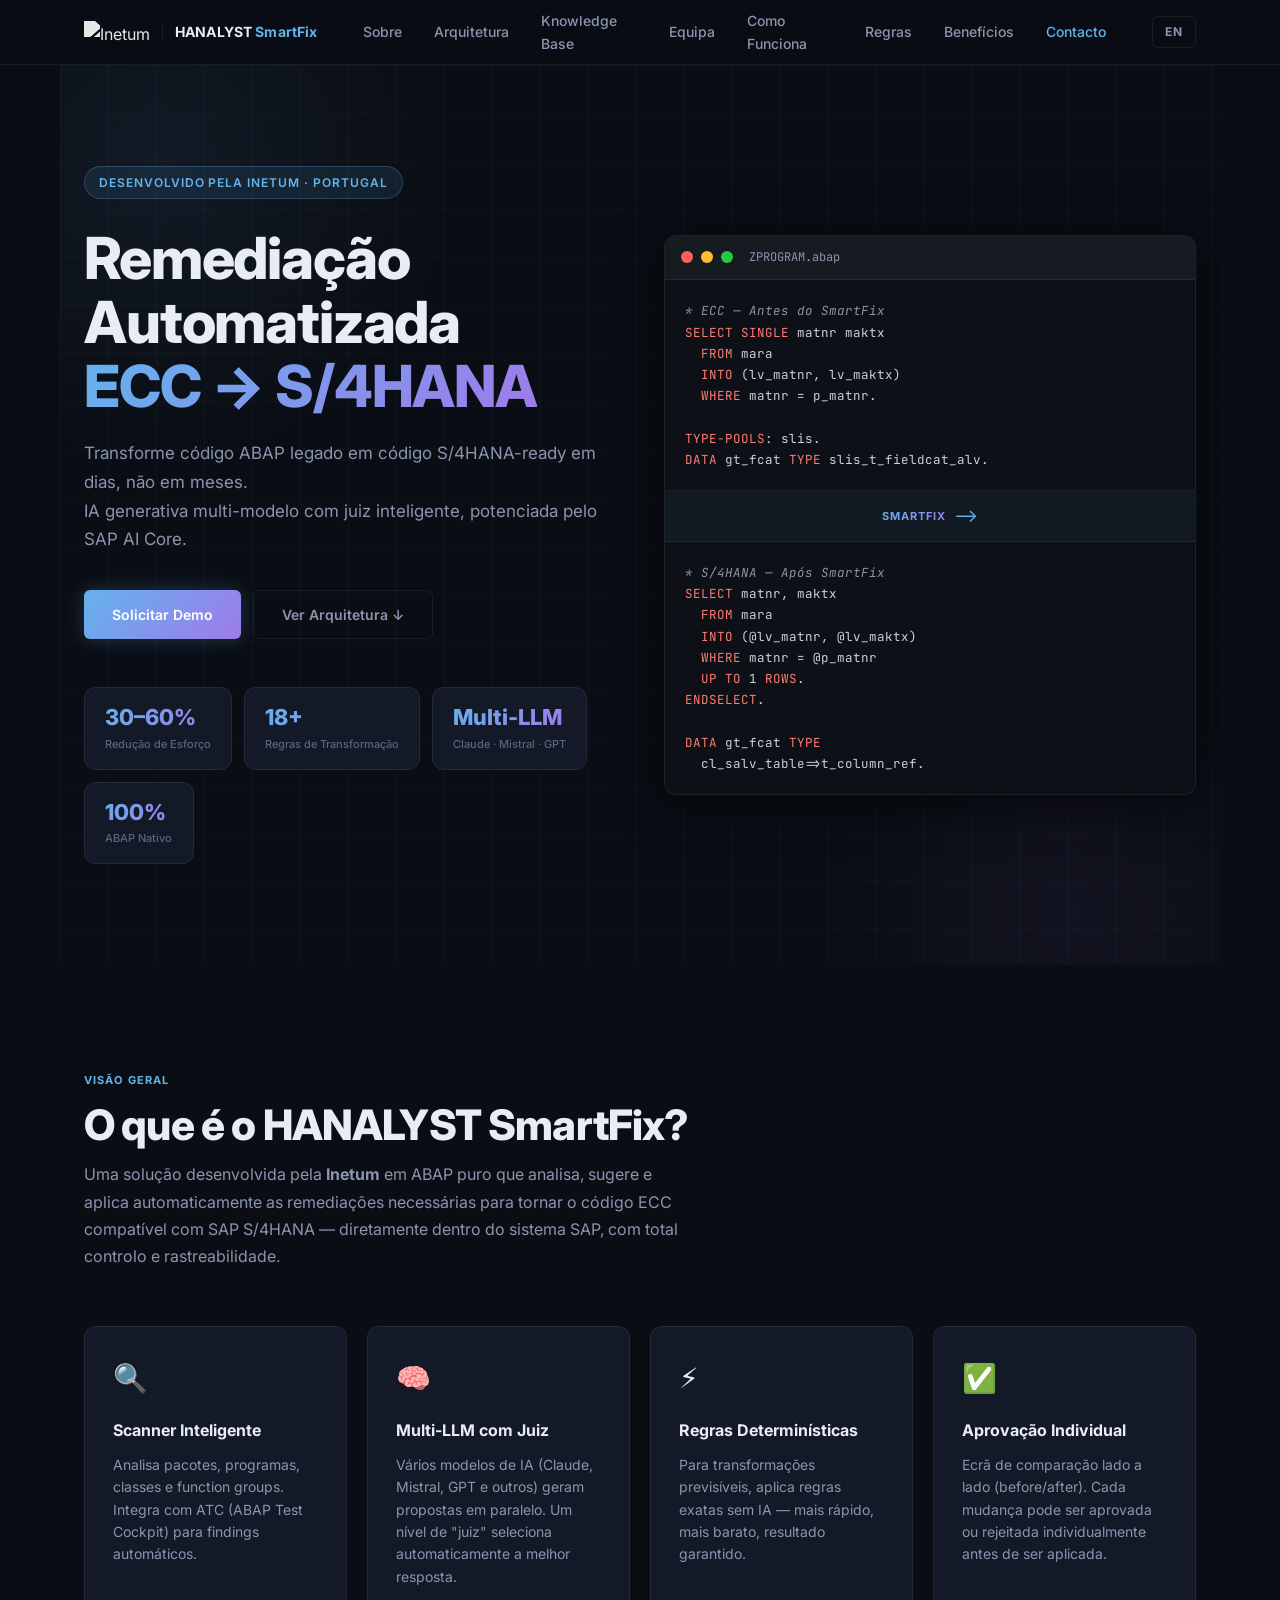
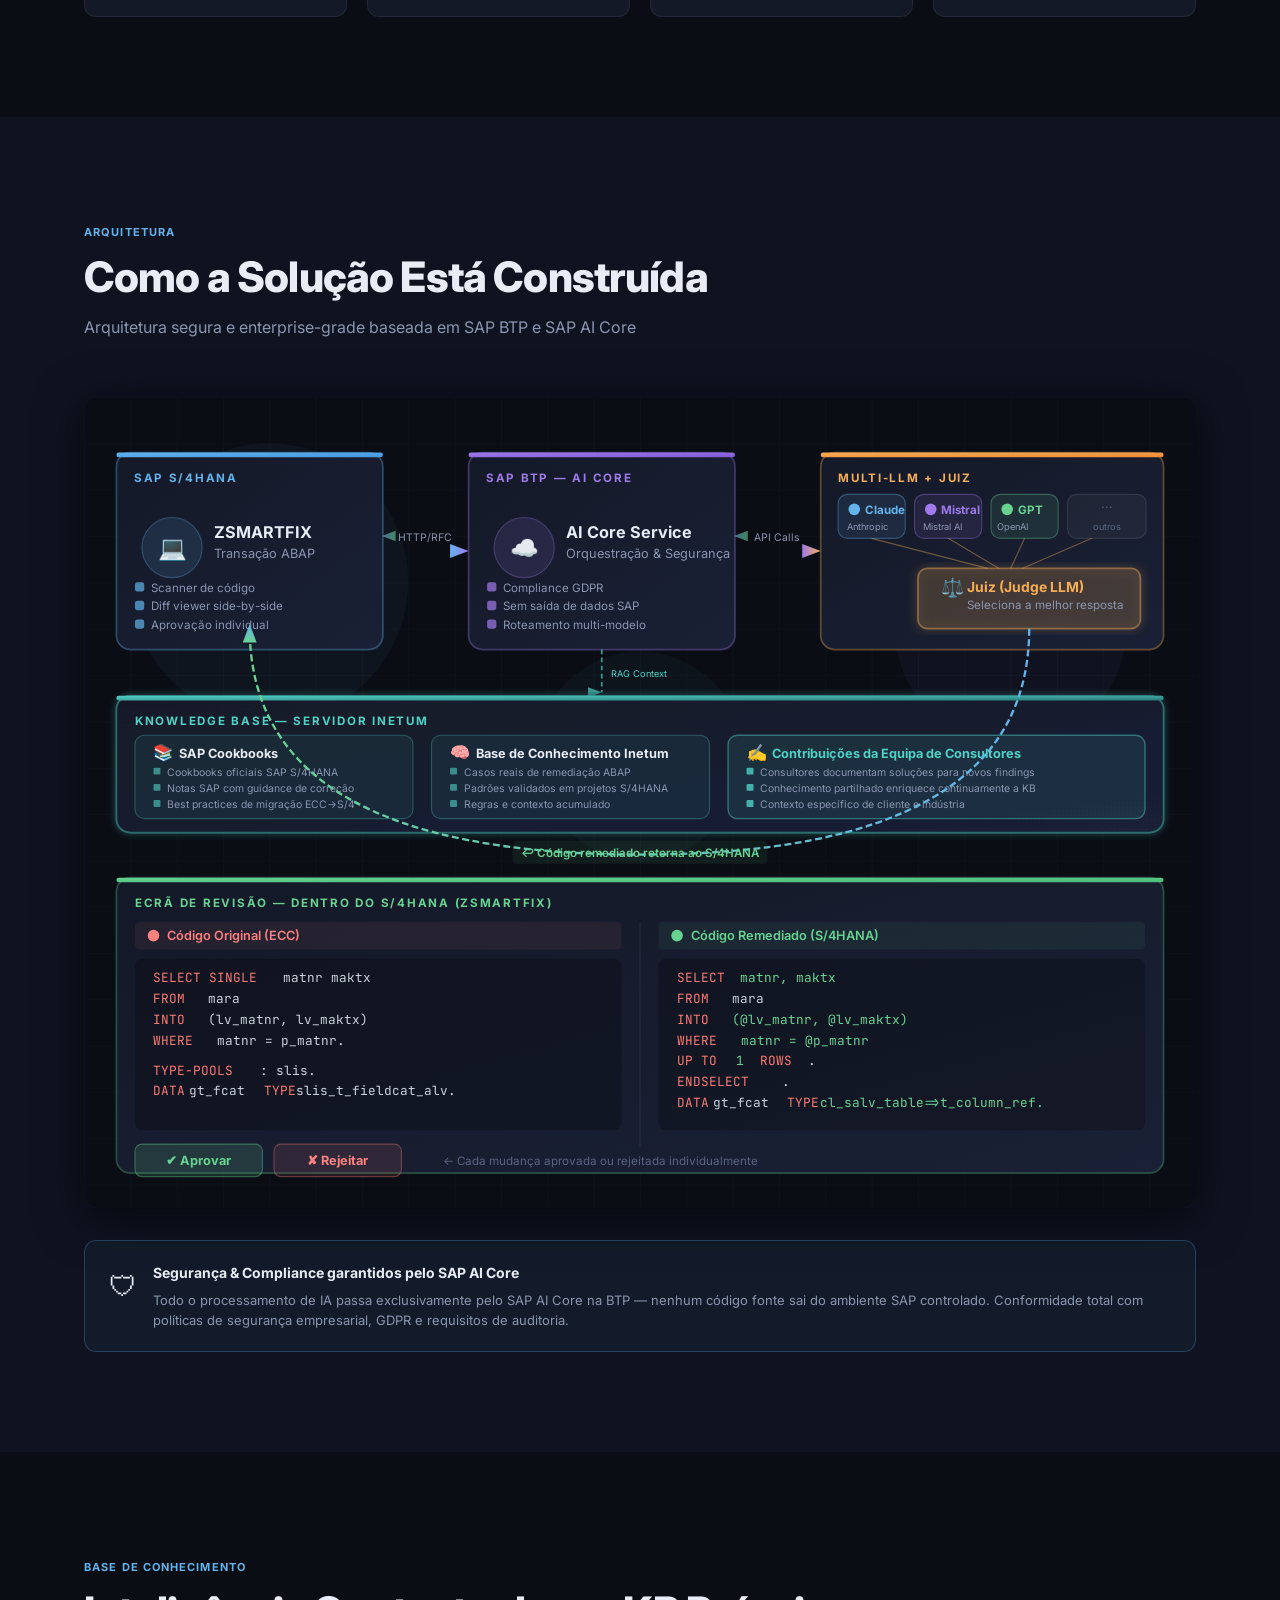
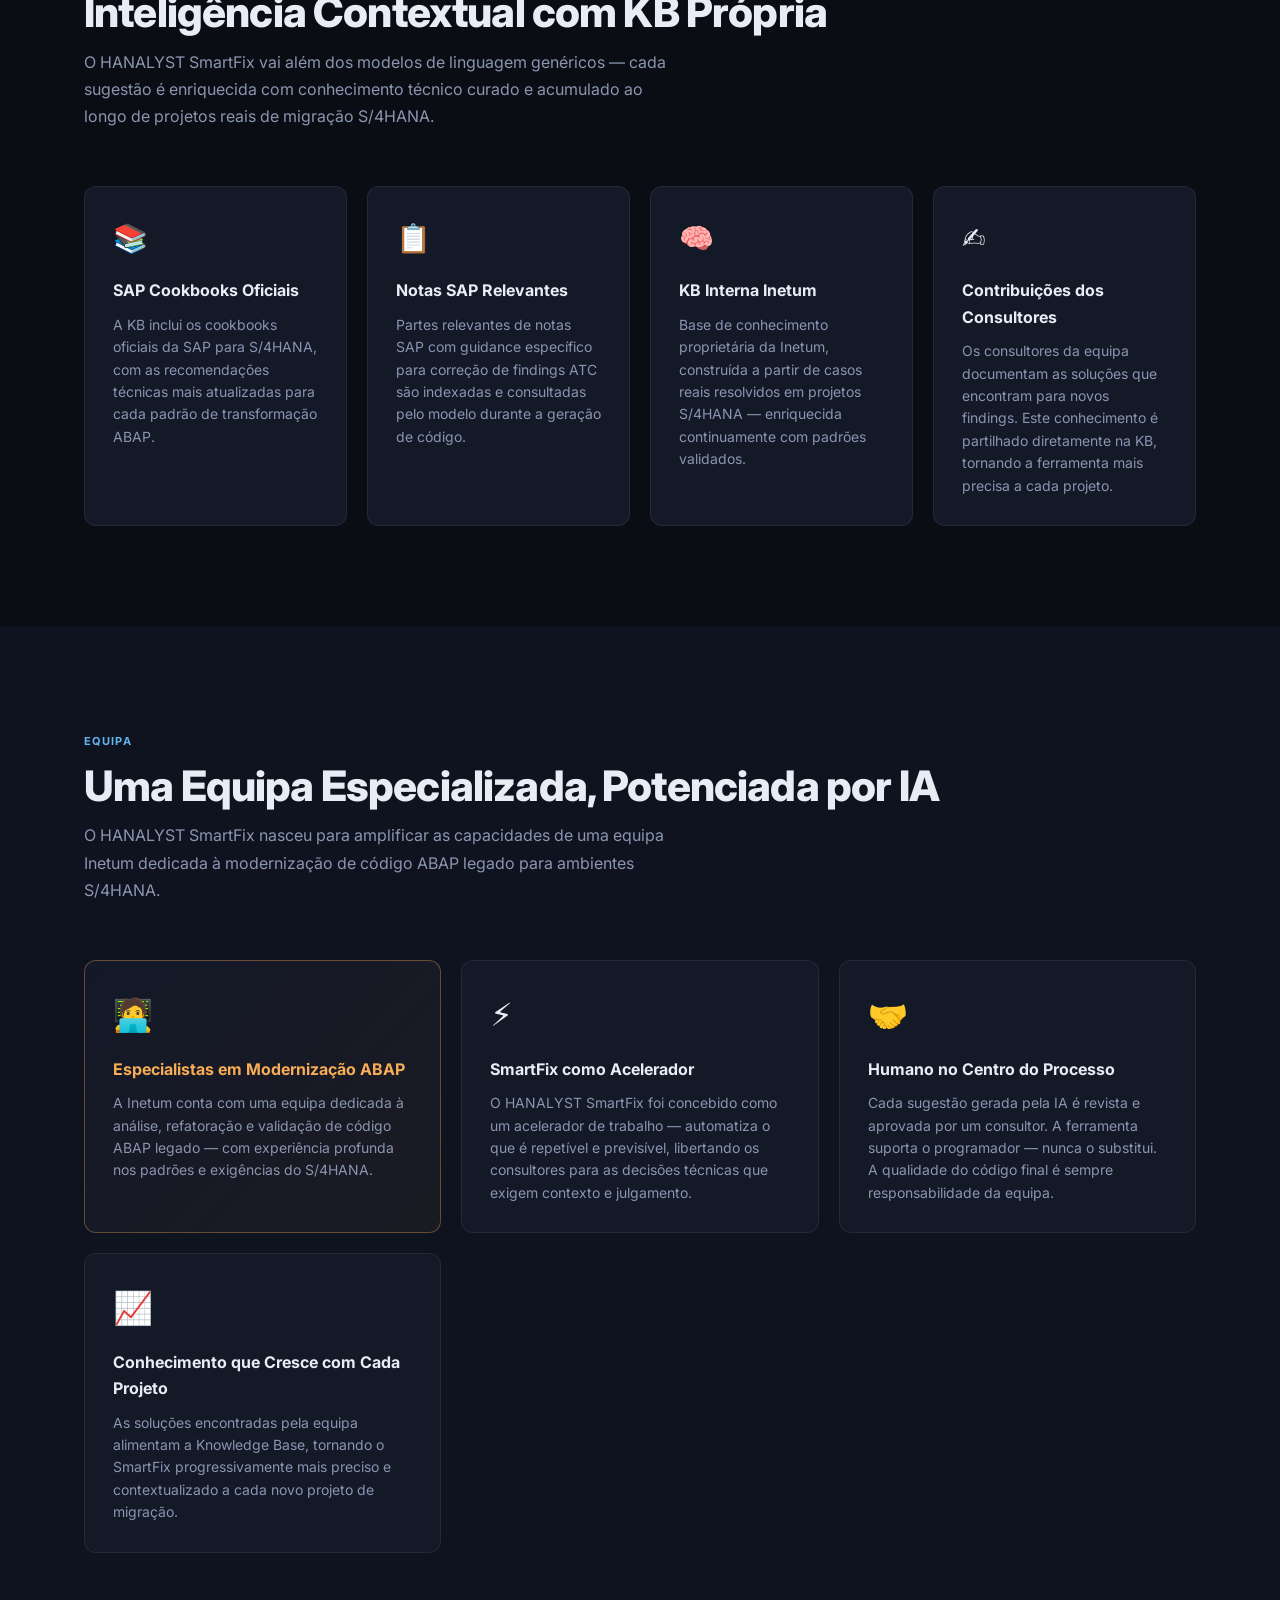
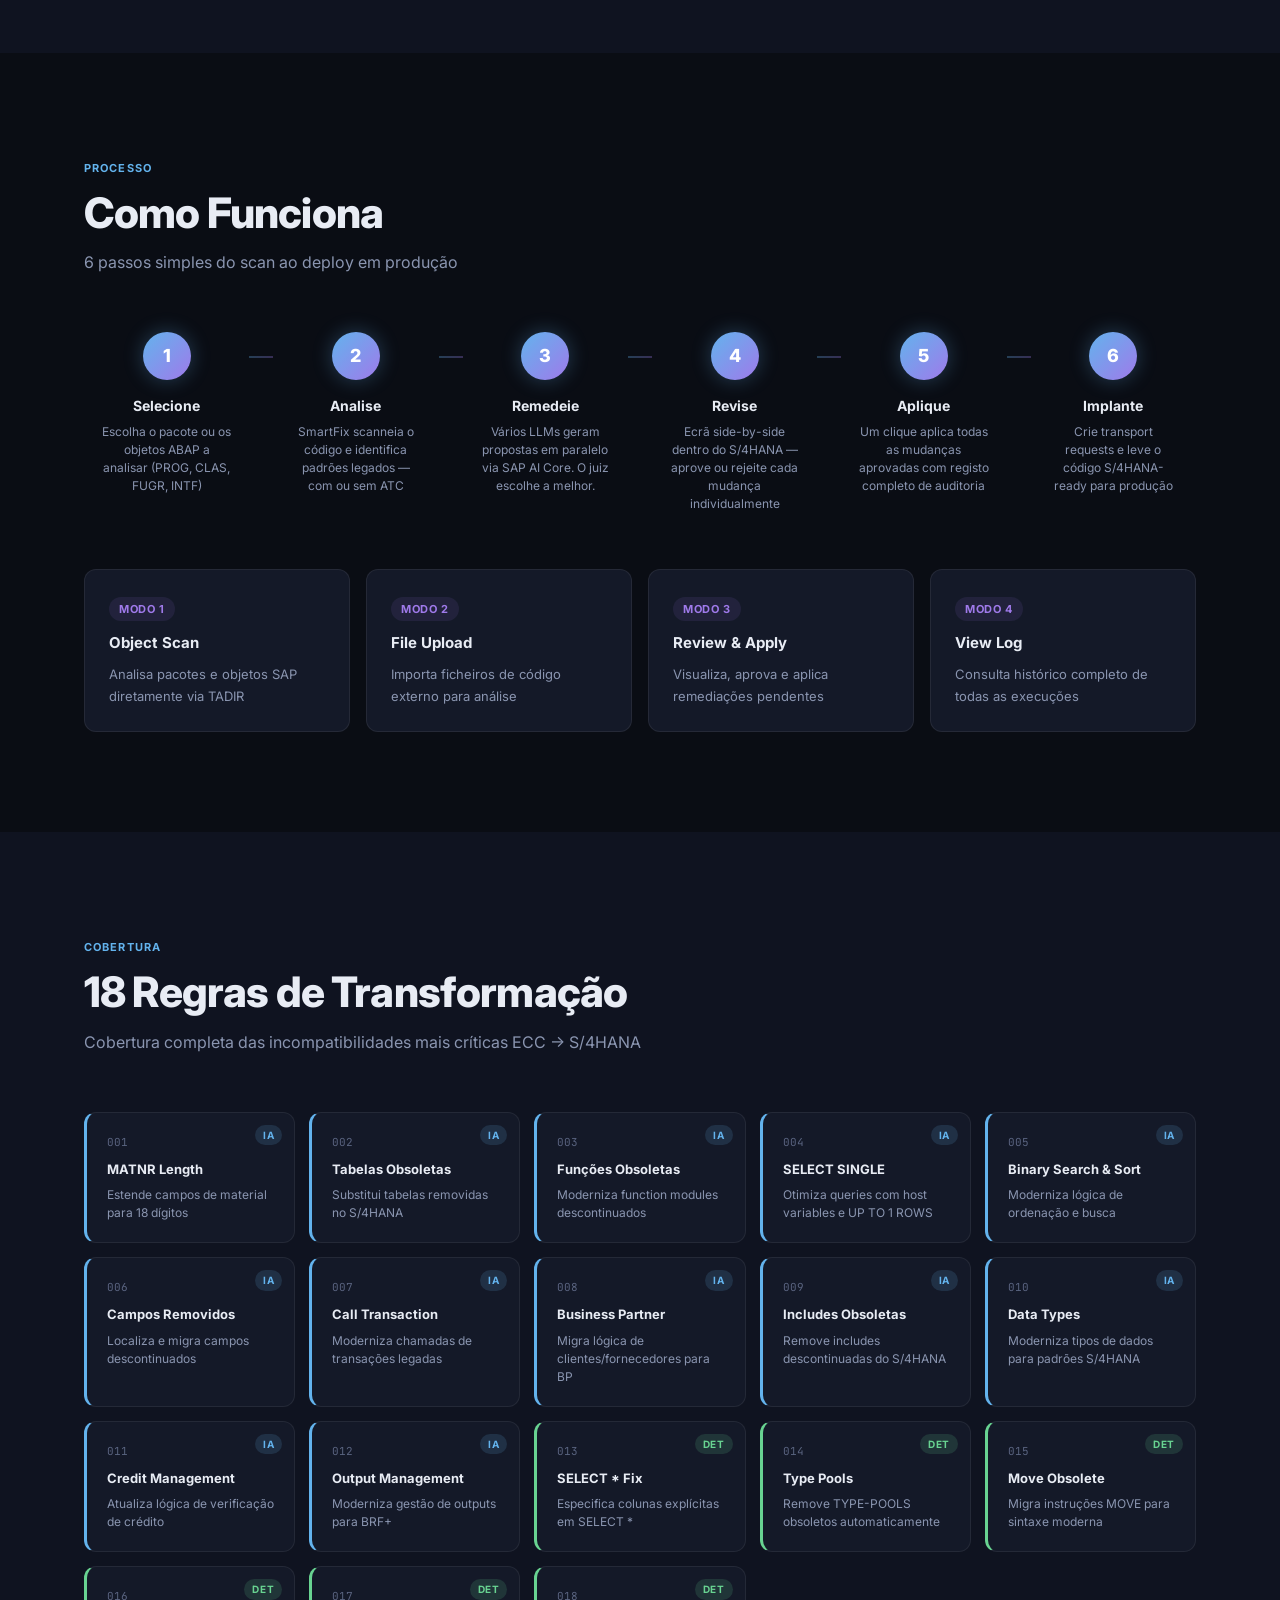
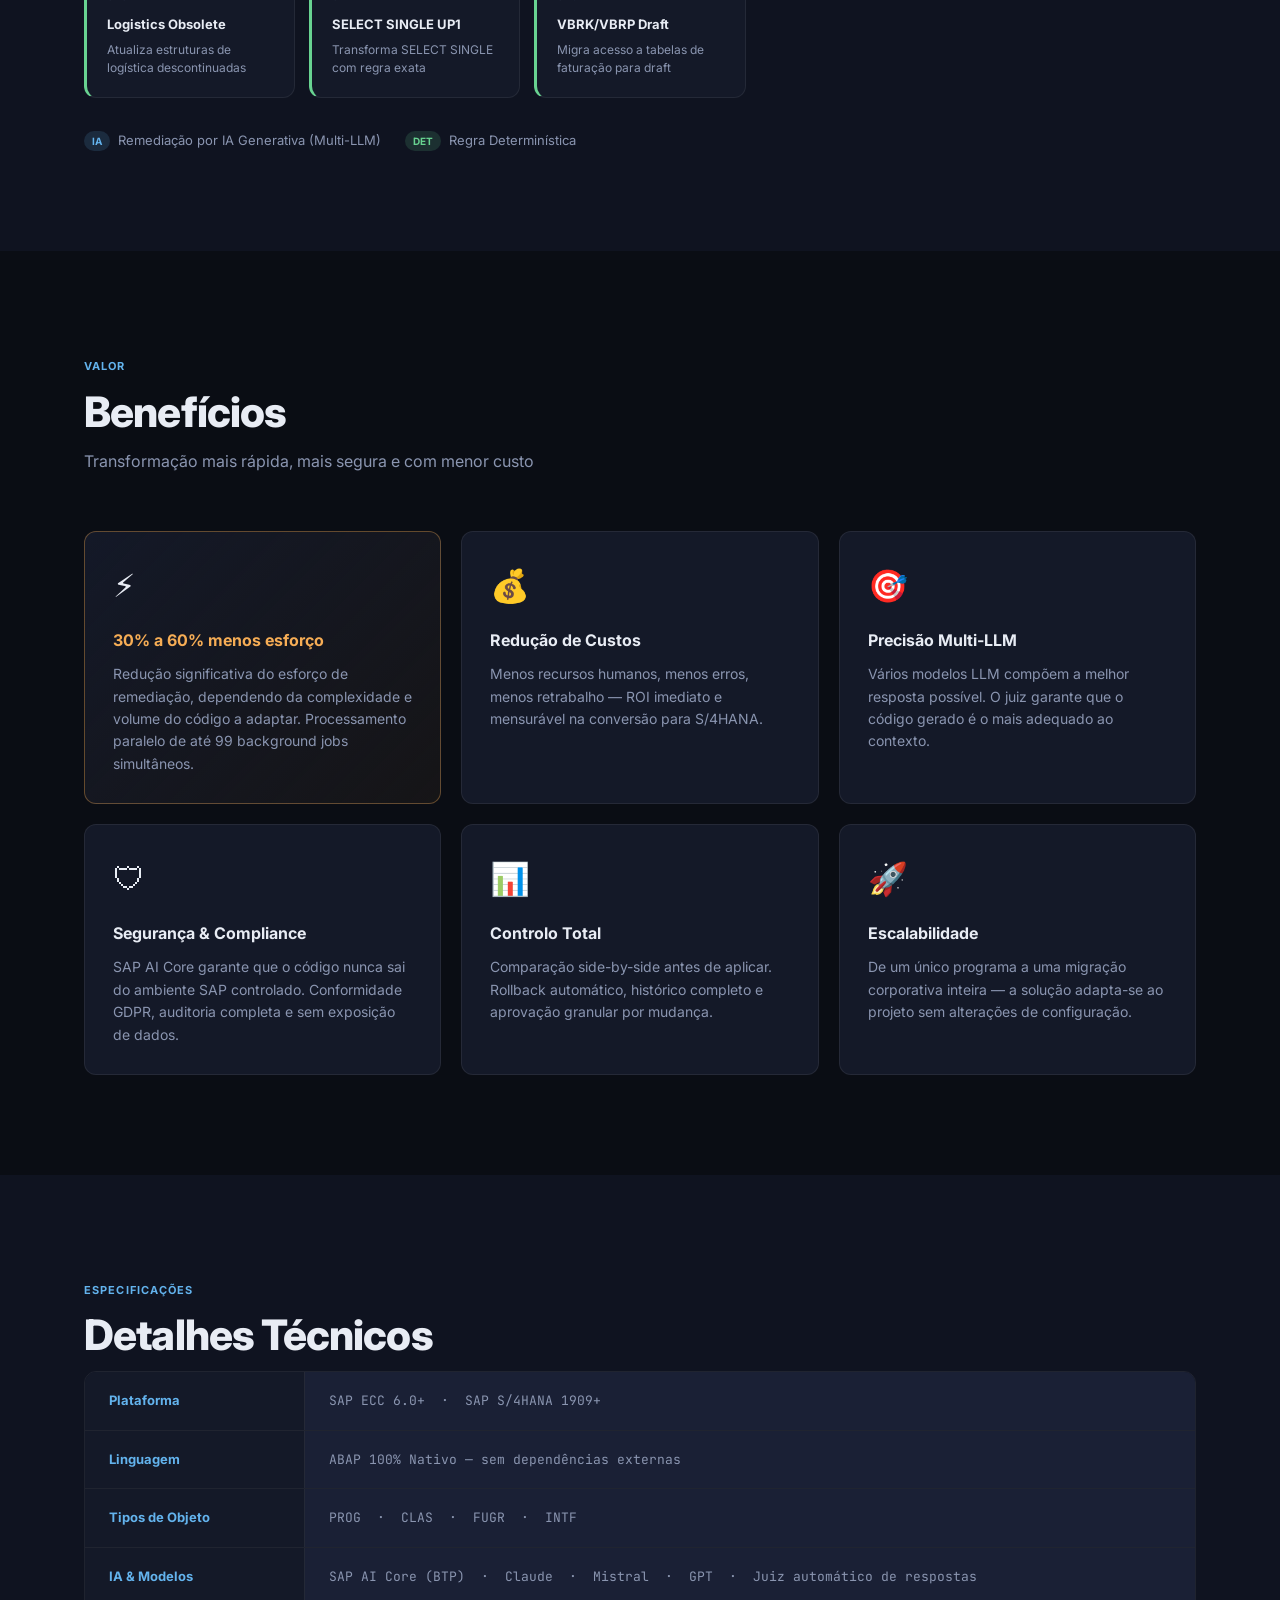
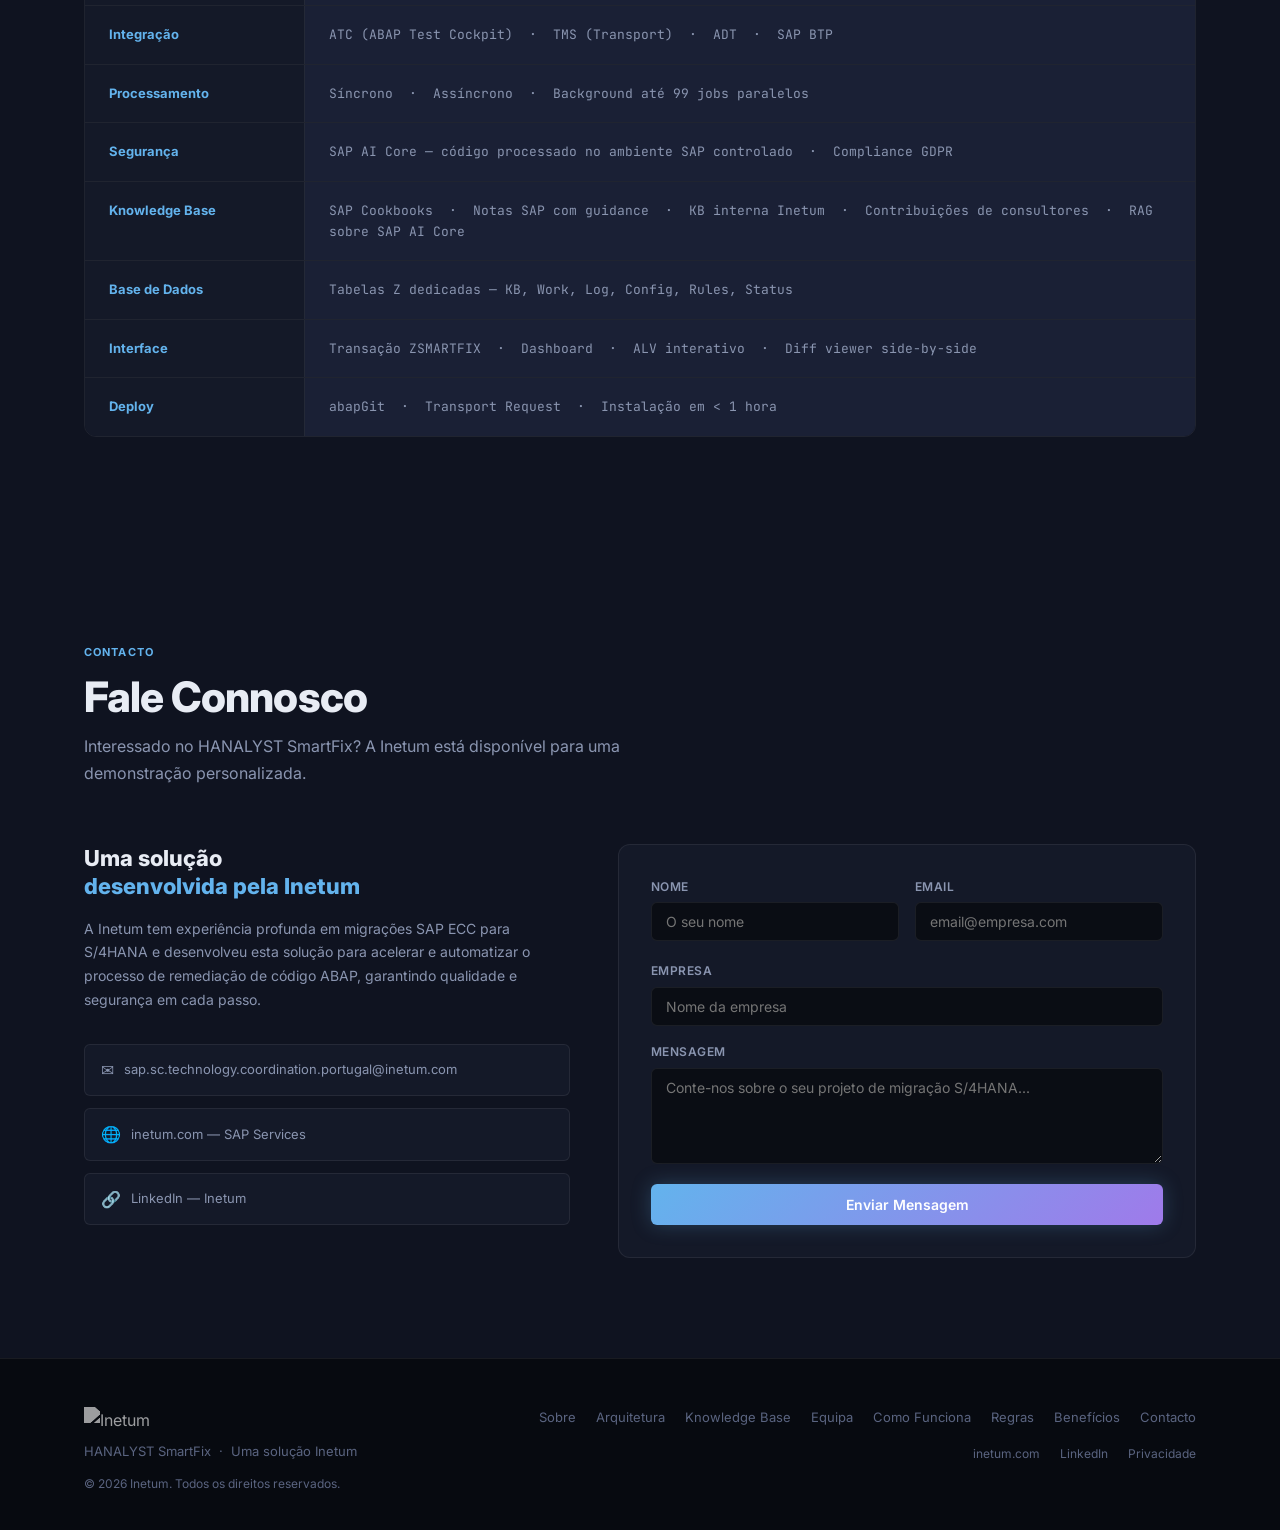
==== commit 68ab9934: "Add files via upload" ====
--- a/index.html
+++ b/index.html
@@ -1,442 +1,872 @@
-﻿<!DOCTYPE html>
-<html lang="pt">
-<head>
-  <meta charset="UTF-8" />
-  <meta name="viewport" content="width=device-width, initial-scale=1.0" />
-  <meta name="description" content="HANALYST SmartFix — O acelerador exclusivo da equipa SAP da Inetum para remediação automatizada de código ABAP de ECC para S/4HANA" />
-  <title>HANALYST SmartFix — ECC → S/4HANA</title>
-  <link rel="preconnect" href="https://fonts.googleapis.com" />
-  <link rel="preconnect" href="https://fonts.gstatic.com" crossorigin />
-  <link href="https://fonts.googleapis.com/css2?family=Inter:wght@300;400;500;600;700;800&family=JetBrains+Mono:wght@400;600&display=swap" rel="stylesheet" />
-  <link rel="stylesheet" href="styles.css" />
-</head>
-<body>
-
-  <!-- NAV -->
-  <header class="nav">
-    <div class="nav-inner">
-      <a href="#" class="nav-logo">
-        <img src="https://www.inetum.com/content/dam/inetum/navigation/inetum-logo.svg" alt="Inetum" class="nav-logo-img" />
-        <span class="nav-logo-sep"></span>
-        <span class="nav-logo-product">HANALYST <span class="accent">SmartFix</span></span>
-      </a>
-      <nav class="nav-links">
-        <a href="#about">Sobre</a>
-        <a href="#architecture">Arquitetura</a>
-        <a href="#how">Como Funciona</a>
-        <a href="#rules">Regras</a>
-        <a href="#benefits">Benefícios</a>
-        <a href="#contact">Contacto</a>
-      </nav>
-      <a href="index.en.html" class="lang-switch" title="Switch to English">EN</a>
-      <button class="nav-hamburger" aria-label="Menu">&#9776;</button>
-    </div>
-  </header>
-
-  <!-- HERO -->
-  <section class="hero">
-    <div class="hero-bg-grid"></div>
-    <div class="hero-inner">
-      <div class="hero-tag">O acelerador exclusivo da equipa SAP da Inetum · Portugal</div>
-      <h1 class="hero-title">
-        Remediação Automatizada<br />
-        <span class="gradient-text">ECC → S/4HANA</span>
-      </h1>
-      <p class="hero-sub">
-        Transforme código ABAP legado em código S/4HANA-ready em dias, não em meses.<br />
-        IA generativa multi-modelo com juiz inteligente e Knowledge Base proprietária, potenciada pelo SAP AI Core.
-      </p>
-      <div class="hero-actions">
-        <a href="#contact" class="btn btn-primary">Contactar a Equipa</a>
-        <a href="#architecture" class="btn btn-ghost">Ver Arquitetura ↓</a>
-      </div>
-      <div class="hero-stats">
-        <div class="stat-pill"><span class="stat-num">10+</span><span class="stat-label">Anos de Experiência</span></div>
-        <div class="stat-pill"><span class="stat-num">100+</span><span class="stat-label">Migrações SAP</span></div>
-        <div class="stat-pill"><span class="stat-num">30–60%</span><span class="stat-label">Redução de Esforço</span></div>
-        <div class="stat-pill"><span class="stat-num">18+</span><span class="stat-label">Regras de Transformação</span></div>
-        <div class="stat-pill"><span class="stat-num">Multi-LLM</span><span class="stat-label">Claude · Mistral · GPT</span></div>
-        <div class="stat-pill"><span class="stat-num">100%</span><span class="stat-label">ABAP Nativo</span></div>
-      </div>
-    </div>
-    <div class="hero-code-block">
-      <div class="code-window">
-        <div class="code-bar">
-          <span class="dot red"></span><span class="dot yellow"></span><span class="dot green"></span>
-          <span class="code-filename">ZPROGRAM.abap</span>
-        </div>
-        <pre class="code-before"><span class="code-comment">* ECC — Antes do SmartFix</span>
-<span class="code-kw">SELECT SINGLE</span> matnr maktx
-  <span class="code-kw">FROM</span> mara
-  <span class="code-kw">INTO</span> (lv_matnr, lv_maktx)
-  <span class="code-kw">WHERE</span> matnr = p_matnr.
-
-<span class="code-kw">TYPE-POOLS</span>: slis.
-<span class="code-kw">DATA</span> gt_fcat <span class="code-kw">TYPE</span> slis_t_fieldcat_alv.</pre>
-        <div class="code-arrow">
-          <span class="arrow-label">SmartFix</span>
-          <span class="arrow-sym">⟶</span>
-        </div>
-        <pre class="code-after"><span class="code-comment">* S/4HANA — Após SmartFix</span>
-<span class="code-kw">SELECT</span> matnr<span class="code-new">,</span> maktx
-  <span class="code-kw">FROM</span> mara
-  <span class="code-kw">INTO</span> (<span class="code-new">@</span>lv_matnr<span class="code-new">,</span> <span class="code-new">@</span>lv_maktx)
-  <span class="code-kw">WHERE</span> matnr = <span class="code-new">@</span>p_matnr
-  <span class="code-kw">UP TO</span> <span class="code-new">1 ROWS</span>.
-
-<span class="code-kw">DATA</span> gt_fcat <span class="code-kw">TYPE</span> <span class="code-new">cl_salv_table=&gt;t_column_ref</span>.</pre>
-      </div>
-    </div>
-  </section>
-
-  <!-- ARCHITECTURE -->
-  <section id="architecture" class="section">
-    <div class="container">
-      <div class="section-label">Arquitetura</div>
-      <h2>Como a Solução Está Construída</h2>
-      <p class="section-desc">Arquitetura segura e enterprise-grade baseada em SAP BTP e SAP AI Core</p>
-
-      <div class="arch-diagram">
-        <div class="arch-box arch-sap">
-          <div class="arch-box-header">SAP S/4HANA 💻</div>
-          <div class="arch-box-body">
-            <div class="arch-item arch-item-main">ZSMARTFIX</div>
-            <div class="arch-sub">Transação ABAP</div>
-            <div class="arch-sub">Scanner de código</div>
-            <div class="arch-sub">Diff viewer side-by-side</div>
-            <div class="arch-sub">Aprovação individual</div>
-          </div>
-        </div>
-        <div class="arch-arrow-mid"><span>HTTP/RFC</span><span class="arch-arr">⇄</span></div>
-        <div class="arch-box arch-btp">
-          <div class="arch-box-header">SAP BTP — AI CORE ☁️</div>
-          <div class="arch-box-body">
-            <div class="arch-item">AI Core Service</div>
-            <div class="arch-sub">Orquestração &amp; Segurança</div>
-            <div class="arch-sub">Compliance GDPR</div>
-            <div class="arch-sub">Sem saída de dados SAP</div>
-            <div class="arch-sub">Roteamento multi-modelo</div>
-          </div>
-        </div>
-        <div class="arch-arrow-mid"><span>API Calls</span><span class="arch-arr">⇄</span></div>
-        <div class="arch-box arch-llm">
-          <div class="arch-box-header">MULTI-LLM + JUIZ</div>
-          <div class="arch-box-body">
-            <div class="arch-llm-item"><span class="llm-badge claude">Claude</span><span class="llm-sub">Anthropic</span></div>
-            <div class="arch-llm-item"><span class="llm-badge mistral">Mistral</span><span class="llm-sub">Mistral AI</span></div>
-            <div class="arch-llm-item"><span class="llm-badge gpt">GPT</span><span class="llm-sub">OpenAI</span></div>
-            <div class="arch-llm-item"><span class="llm-badge other">···</span><span class="llm-sub">outros</span></div>
-            <div class="arch-judge">⚖️ Juiz (Judge LLM)<br /><small>Seleciona a melhor resposta</small></div>
-          </div>
-        </div>
-      </div>
-
-      <div class="arch-kb-row">
-        <div class="arch-kb-box">
-          <div class="arch-kb-header">📚 KNOWLEDGE BASE INETUM</div>
-          <div class="arch-kb-body">
-            <div class="arch-kb-col">
-              <div class="arch-kb-item">📖 <strong>Cookbooks Inetum</strong><br /><small>Guias proprietárias desenvolvidas em +100 migrações</small></div>
-            </div>
-            <div class="arch-kb-col">
-              <div class="arch-kb-item">📝 <strong>Notas SAP</strong><br /><small>Referências técnicas SAP e OSS notes relevantes</small></div>
-            </div>
-            <div class="arch-kb-col">
-              <div class="arch-kb-item">🧑‍💼 <strong>Experiência de Consultores</strong><br /><small>Guidelines resultantes de 10+ anos de migrações ECC→S/4HANA</small></div>
-            </div>
-          </div>
-          <div class="arch-kb-caption">↑ Alimenta o motor de remediação com contexto real de projetos Inetum</div>
-        </div>
-      </div>
-
-      <div class="arch-return">↩ Código remediado retorna ao S/4HANA</div>
-
-      <div class="review-mockup">
-        <div class="review-title">ECRÃ DE REVISÃO — DENTRO DO S/4HANA (ZSMARTFIX)</div>
-        <div class="review-screen">
-          <div class="review-panel">
-            <div class="review-panel-header"><span class="review-dot red"></span> Código Original (ECC)</div>
-            <div class="review-code">
-              <span class="rc-bad">SELECT SINGLE matnr maktx</span>
-              <span class="rc-bad">  FROM mara</span>
-              <span class="rc-bad">  INTO (lv_matnr, lv_maktx)</span>
-              <span class="rc-bad">  WHERE matnr = p_matnr.</span>
-              <span>&nbsp;</span>
-              <span class="rc-bad">TYPE-POOLS : slis.</span>
-              <span class="rc-bad">DATA gt_fcat TYPE slis_t_fieldcat_alv.</span>
-            </div>
-          </div>
-          <div class="review-panel">
-            <div class="review-panel-header"><span class="review-dot green"></span> Código Remediado (S/4HANA)</div>
-            <div class="review-code">
-              <span class="rc-good">SELECT matnr, maktx</span>
-              <span class="rc-good">  FROM mara</span>
-              <span class="rc-good">  INTO (@lv_matnr, @lv_maktx)</span>
-              <span class="rc-good">  WHERE matnr = @p_matnr</span>
-              <span class="rc-good">  UP TO 1 ROWS.</span>
-              <span>&nbsp;</span>
-              <span class="rc-good">DATA gt_fcat TYPE cl_salv_table=&gt;t_column_ref.</span>
-            </div>
-          </div>
-          <div class="review-actions">
-            <button class="review-btn approve">✔ Aprovar</button>
-            <button class="review-btn reject">✘ Rejeitar</button>
-            <span style="font-size:12px;color:var(--text-muted);margin-left:auto;">← Cada mudança aprovada ou rejeitada individualmente</span>
-          </div>
-        </div>
-      </div>
-
-      <div class="security-banner">
-        <div class="security-icon">🛡️</div>
-        <div class="security-text">
-          <strong>Segurança &amp; Compliance garantidos pelo SAP AI Core</strong>
-          <p>Todo o processamento de IA passa exclusivamente pelo SAP AI Core na BTP — nenhum código fonte sai do ambiente SAP controlado. Conformidade total com políticas de segurança empresarial, GDPR e requisitos de auditoria.</p>
-        </div>
-      </div>
-    </div>
-  </section>
-
-  <!-- ABOUT -->
-  <section id="about" class="section section-alt">
-    <div class="container">
-      <div class="section-label">Visão Geral</div>
-      <h2>O que é o HANALYST SmartFix?</h2>
-      <p class="section-desc">Uma ferramenta desenvolvida e utilizada exclusivamente pela equipa SAP da Inetum — especialistas em migrações ECC para S/4HANA há mais de 10 anos e com mais de 100 migrações concluídas. O SmartFix é o acelerador que permite à nossa equipa entregar migrações mais rápidas, seguras e com qualidade superior, em ABAP puro, diretamente no sistema SAP do cliente.</p>
-      <div class="cards-grid">
-        <div class="card">
-          <div class="card-icon">🔍</div>
-          <h4>Scanner Inteligente</h4>
-          <p>Analisa pacotes, programas, classes e function groups. Integra com ATC (ABAP Test Cockpit) para findings automáticos.</p>
-        </div>
-        <div class="card">
-          <div class="card-icon">🧠</div>
-          <h4>Multi-LLM com Juiz</h4>
-          <p>Vários modelos de IA (Claude, Mistral, GPT e outros) geram propostas em paralelo. Um nível de "juiz" seleciona automaticamente a melhor resposta.</p>
-        </div>
-        <div class="card">
-          <div class="card-icon">📚</div>
-          <h4>Knowledge Base Inetum</h4>
-          <p>Integra cookbooks proprietários, notas SAP e guidelines desenvolvidas ao longo de mais de 10 anos de experiência em migrações — alimentando o motor de remediação com contexto real de projetos. A experiência acumulada da equipa Inetum em formato de regras vivas.</p>
-        </div>
-        <div class="card">
-          <div class="card-icon">⚡</div>
-          <h4>Regras Determinísticas</h4>
-          <p>Para transformações previsíveis, aplica regras exatas sem IA — mais rápido, mais barato, resultado garantido.</p>
-        </div>
-        <div class="card">
-          <div class="card-icon">✅</div>
-          <h4>Aprovação Individual</h4>
-          <p>Ecrã de comparação lado a lado (before/after). Cada mudança pode ser aprovada ou rejeitada individualmente antes de ser aplicada.</p>
-        </div>
-      </div>
-    </div>
-  </section>
-
-  <!-- HOW IT WORKS -->
-  <section id="how" class="section">
-    <div class="container">
-      <div class="section-label">Processo</div>
-      <h2>Como Funciona</h2>
-      <p class="section-desc">6 passos simples do scan ao deploy em produção</p>
-      <div class="steps">
-        <div class="step"><div class="step-num">1</div><div class="step-content"><h4>Selecione</h4><p>Escolha o pacote ou os objetos ABAP a analisar (PROG, CLAS, FUGR, INTF)</p></div></div>
-        <div class="step-connector"></div>
-        <div class="step"><div class="step-num">2</div><div class="step-content"><h4>Analise</h4><p>SmartFix scanneia o código e identifica padrões legados — com ou sem ATC</p></div></div>
-        <div class="step-connector"></div>
-        <div class="step"><div class="step-num">3</div><div class="step-content"><h4>Remedeie</h4><p>Vários LLMs geram propostas em paralelo via SAP AI Core, enriquecidas pela Knowledge Base Inetum. O juiz escolhe a melhor.</p></div></div>
-        <div class="step-connector"></div>
-        <div class="step"><div class="step-num">4</div><div class="step-content"><h4>Revise</h4><p>Ecrã side-by-side dentro do S/4HANA — aprove ou rejeite cada mudança individualmente</p></div></div>
-        <div class="step-connector"></div>
-        <div class="step"><div class="step-num">5</div><div class="step-content"><h4>Aplique</h4><p>Um clique aplica todas as mudanças aprovadas com registo completo de auditoria</p></div></div>
-        <div class="step-connector"></div>
-        <div class="step"><div class="step-num">6</div><div class="step-content"><h4>Implante</h4><p>Crie transport requests e leve o código S/4HANA-ready para produção</p></div></div>
-      </div>
-      <div class="modes-grid">
-        <div class="mode-card"><div class="mode-num">Modo 1</div><h4>Object Scan</h4><p>Analisa pacotes e objetos SAP diretamente via TADIR</p></div>
-        <div class="mode-card"><div class="mode-num">Modo 2</div><h4>File Upload</h4><p>Importa ficheiros de código externo para análise</p></div>
-        <div class="mode-card"><div class="mode-num">Modo 3</div><h4>Review &amp; Apply</h4><p>Visualiza, aprova e aplica remediações pendentes</p></div>
-        <div class="mode-card"><div class="mode-num">Modo 4</div><h4>View Log</h4><p>Consulta o histórico completo de todas as remediações aplicadas</p></div>
-      </div>
-    </div>
-  </section>
-
-  <!-- RULES -->
-  <section id="rules" class="section section-alt">
-    <div class="container">
-      <div class="section-label">Cobertura</div>
-      <h2>18+ Regras de Transformação</h2>
-      <p class="section-desc">Cobertura das incompatibilidades mais críticas ECC → S/4HANA</p>
-      <div class="rules-grid">
-        <div class="rule-card"><span class="badge-mini ai-mini">IA</span><span class="rule-id">001</span><h4>MATNR Length</h4><p>Estende campos de material para 18 dígitos</p></div>
-        <div class="rule-card"><span class="badge-mini ai-mini">IA</span><span class="rule-id">002</span><h4>Tabelas Obsoletas</h4><p>Substitui tabelas removidas no S/4HANA</p></div>
-        <div class="rule-card"><span class="badge-mini ai-mini">IA</span><span class="rule-id">003</span><h4>Funções Obsoletas</h4><p>Moderniza function modules descontinuados</p></div>
-        <div class="rule-card"><span class="badge-mini ai-mini">IA</span><span class="rule-id">004</span><h4>SELECT SINGLE</h4><p>Otimiza queries com host variables e UP TO 1 ROWS</p></div>
-        <div class="rule-card"><span class="badge-mini ai-mini">IA</span><span class="rule-id">005</span><h4>Binary Search &amp; Sort</h4><p>Moderniza lógica de ordenação e busca</p></div>
-        <div class="rule-card"><span class="badge-mini ai-mini">IA</span><span class="rule-id">006</span><h4>Campos Removidos</h4><p>Localiza e migra campos descontinuados</p></div>
-        <div class="rule-card"><span class="badge-mini ai-mini">IA</span><span class="rule-id">007</span><h4>Call Transaction</h4><p>Moderniza chamadas de transações legadas</p></div>
-        <div class="rule-card"><span class="badge-mini ai-mini">IA</span><span class="rule-id">008</span><h4>Business Partner</h4><p>Migra lógica de clientes/fornecedores para BP</p></div>
-        <div class="rule-card"><span class="badge-mini ai-mini">IA</span><span class="rule-id">009</span><h4>Includes Obsoletas</h4><p>Remove includes descontinuadas do S/4HANA</p></div>
-        <div class="rule-card"><span class="badge-mini ai-mini">IA</span><span class="rule-id">010</span><h4>Data Types</h4><p>Moderniza tipos de dados para padrões S/4HANA</p></div>
-        <div class="rule-card"><span class="badge-mini ai-mini">IA</span><span class="rule-id">011</span><h4>Credit Management</h4><p>Atualiza lógica de verificação de crédito</p></div>
-        <div class="rule-card"><span class="badge-mini ai-mini">IA</span><span class="rule-id">012</span><h4>Output Management</h4><p>Moderniza gestão de outputs para BRF+</p></div>
-        <div class="rule-card"><span class="badge-mini det-mini">DET</span><span class="rule-id">013</span><h4>SELECT * Fix</h4><p>Especifica colunas explícitas em SELECT *</p></div>
-        <div class="rule-card"><span class="badge-mini det-mini">DET</span><span class="rule-id">014</span><h4>Type Pools</h4><p>Remove TYPE-POOLS obsoletos automaticamente</p></div>
-        <div class="rule-card"><span class="badge-mini det-mini">DET</span><span class="rule-id">015</span><h4>Move Obsolete</h4><p>Migra instruções MOVE para sintaxe moderna</p></div>
-        <div class="rule-card"><span class="badge-mini det-mini">DET</span><span class="rule-id">016</span><h4>Logistics Obsolete</h4><p>Atualiza estruturas de logística descontinuadas</p></div>
-        <div class="rule-card"><span class="badge-mini det-mini">DET</span><span class="rule-id">017</span><h4>SELECT SINGLE UP1</h4><p>Transforma SELECT SINGLE com regra exata</p></div>
-        <div class="rule-card"><span class="badge-mini det-mini">DET</span><span class="rule-id">018</span><h4>VBRK/VBRP Draft</h4><p>Migra acesso a tabelas de faturação para draft</p></div>
-      </div>
-      <div class="rules-legend">
-        <span class="legend-item"><span class="badge-mini ai-mini">IA</span> Remediação por IA Generativa (Multi-LLM)</span>
-        <span class="legend-item"><span class="badge-mini det-mini">DET</span> Regra Determinística</span>
-      </div>
-    </div>
-  </section>
-
-  <!-- BENEFITS -->
-  <section id="benefits" class="section">
-    <div class="container">
-      <div class="section-label">Valor</div>
-      <h2>Benefícios</h2>
-      <p class="section-desc">Transformação mais rápida, mais segura e com menor custo</p>
-      <div class="benefits-grid">
-        <div class="benefit-card benefit-highlight">
-          <div class="benefit-icon">⚡</div>
-          <h4>30% a 60% menos esforço</h4>
-          <p>Redução significativa do esforço de remediação, dependendo da complexidade e volume do código a adaptar. Processamento paralelo de até 99 background jobs simultâneos.</p>
-        </div>
-        <div class="benefit-card">
-          <div class="benefit-icon">💰</div>
-          <h4>Redução de Custos</h4>
-          <p>Menos recursos humanos, menos erros, menos retrabalho — ROI imediato e mensurável na conversão para S/4HANA.</p>
-        </div>
-        <div class="benefit-card">
-          <div class="benefit-icon">🎯</div>
-          <h4>Precisão Multi-LLM</h4>
-          <p>Vários modelos LLM compõem a melhor resposta possível. O juiz garante que o código gerado é o mais adequado ao contexto.</p>
-        </div>
-        <div class="benefit-card">
-          <div class="benefit-icon">📚</div>
-          <h4>Knowledge Base Proprietária</h4>
-          <p>A experiência acumulada em 10+ anos e 100+ migrações traduzida em regras vivas — cookbooks, notas SAP e guidelines Inetum alimentam cada remediação.</p>
-        </div>
-        <div class="benefit-card">
-          <div class="benefit-icon">🛡️</div>
-          <h4>Segurança &amp; Compliance</h4>
-          <p>SAP AI Core garante que o código nunca sai do ambiente SAP controlado. Conformidade GDPR, auditoria completa e sem exposição de dados.</p>
-        </div>
-        <div class="benefit-card">
-          <div class="benefit-icon">📊</div>
-          <h4>Controlo Total</h4>
-          <p>Comparação side-by-side antes de aplicar. Rollback automático, histórico completo e aprovação granular por mudança.</p>
-        </div>
-        <div class="benefit-card">
-          <div class="benefit-icon">🚀</div>
-          <h4>Escalabilidade</h4>
-          <p>De um único programa a uma migração corporativa inteira — a solução adapta-se ao projeto sem alterações de configuração.</p>
-        </div>
-      </div>
-    </div>
-  </section>
-
-  <!-- SPECS -->
-  <section id="specs" class="section section-alt">
-    <div class="container">
-      <div class="section-label">Especificações</div>
-      <h2>Detalhes Técnicos</h2>
-      <div class="specs-table">
-        <div class="spec-row"><div class="spec-key">Plataforma</div><div class="spec-val">SAP ECC 6.0+ &nbsp;·&nbsp; SAP S/4HANA 1909+</div></div>
-        <div class="spec-row"><div class="spec-key">Linguagem</div><div class="spec-val">ABAP 100% Nativo — sem dependências externas</div></div>
-        <div class="spec-row"><div class="spec-key">Tipos de Objeto</div><div class="spec-val">PROG &nbsp;·&nbsp; CLAS &nbsp;·&nbsp; FUGR &nbsp;·&nbsp; INTF</div></div>
-        <div class="spec-row"><div class="spec-key">IA &amp; Modelos</div><div class="spec-val">SAP AI Core (BTP) &nbsp;·&nbsp; Claude &nbsp;·&nbsp; Mistral &nbsp;·&nbsp; GPT &nbsp;·&nbsp; Juiz automático de respostas</div></div>
-        <div class="spec-row"><div class="spec-key">Knowledge Base</div><div class="spec-val">Cookbooks Inetum &nbsp;·&nbsp; Notas SAP &nbsp;·&nbsp; Guidelines de consultores &nbsp;·&nbsp; Atualizável pela equipa</div></div>
-        <div class="spec-row"><div class="spec-key">Integração</div><div class="spec-val">ATC (ABAP Test Cockpit) &nbsp;·&nbsp; TMS (Transport) &nbsp;·&nbsp; ADT &nbsp;·&nbsp; SAP BTP</div></div>
-        <div class="spec-row"><div class="spec-key">Processamento</div><div class="spec-val">Síncrono &nbsp;·&nbsp; Assíncrono &nbsp;·&nbsp; Background até 99 jobs paralelos</div></div>
-        <div class="spec-row"><div class="spec-key">Segurança</div><div class="spec-val">SAP AI Core — código processado no ambiente SAP controlado &nbsp;·&nbsp; Compliance GDPR</div></div>
-        <div class="spec-row"><div class="spec-key">Base de Dados</div><div class="spec-val">Tabelas Z dedicadas — KB, Work, Log, Config, Rules, Status</div></div>
-        <div class="spec-row"><div class="spec-key">Interface</div><div class="spec-val">Transação ZSMARTFIX &nbsp;·&nbsp; Dashboard &nbsp;·&nbsp; ALV interativo &nbsp;·&nbsp; Diff viewer side-by-side</div></div>
-        <div class="spec-row"><div class="spec-key">Deploy</div><div class="spec-val">abapGit &nbsp;·&nbsp; Transport Request &nbsp;·&nbsp; Instalação em &lt; 1 hora</div></div>
-      </div>
-    </div>
-  </section>
-
-  <!-- CONTACT -->
-  <section id="contact" class="section section-contact">
-    <div class="container">
-      <div class="section-label">Contacto</div>
-      <h2>Fale com a Nossa Equipa</h2>
-      <p class="section-desc">Está a planear uma migração SAP ECC para S/4HANA? A equipa SAP da Inetum, com mais de 10 anos de experiência e 100+ migrações concluídas, está disponível para analisar o seu projeto.</p>
-      <div class="contact-box">
-        <div class="contact-info">
-          <h3>Uma solução<br /><span class="accent">exclusiva da equipa Inetum</span></h3>
-          <p>A Inetum tem uma equipa especializada em migrações SAP ECC para S/4HANA há mais de 10 anos. Com mais de 100 migrações concluídas, desenvolvemos o HANALYST SmartFix como o nosso acelerador interno — para entregar ao cliente migrações mais rápidas, mais seguras e com qualidade superior em cada passo.</p>
-          <div class="contact-links">
-            <a href="mailto:sap.sc.technology.coordination.portugal@inetum.com" class="contact-link-email">
-              <span class="link-icon">&#x2709;</span>
-              sap.sc.technology.coordination.portugal@inetum.com
-            </a>
-            <a href="https://www.inetum.com/pt/homepage/servicos/sap-services.html" target="_blank" class="contact-link-web">
-              <span class="link-icon">&#x1F310;</span>
-              inetum.com — SAP Services
-            </a>
-            <a href="https://www.linkedin.com/company/inetum/" target="_blank" class="contact-link-web">
-              <span class="link-icon">&#x1F517;</span>
-              LinkedIn — Inetum
-            </a>
-          </div>
-        </div>
-        <form class="contact-form" id="contactForm">
-          <div class="form-row">
-            <div class="form-group">
-              <label for="name">Nome</label>
-              <input type="text" id="name" name="name" placeholder="O seu nome" required />
-            </div>
-            <div class="form-group">
-              <label for="email">Email</label>
-              <input type="email" id="email" name="email" placeholder="email@empresa.com" required />
-            </div>
-          </div>
-          <div class="form-group">
-            <label for="company">Empresa</label>
-            <input type="text" id="company" name="company" placeholder="Nome da empresa" required />
-          </div>
-          <div class="form-group">
-            <label for="message">Mensagem</label>
-            <textarea id="message" name="message" rows="4" placeholder="Conte-nos sobre o seu projeto de migração S/4HANA..."></textarea>
-          </div>
-          <button type="submit" class="btn btn-primary btn-full">Enviar Mensagem</button>
-        </form>
-      </div>
-    </div>
-  </section>
-
-  <!-- FOOTER -->
-  <footer class="footer">
-    <div class="footer-inner">
-      <div class="footer-left">
-        <img src="https://www.inetum.com/content/dam/inetum/navigation/inetum-logo.svg" alt="Inetum" class="footer-logo" />
-        <p>HANALYST SmartFix &nbsp;·&nbsp; Uma solução Inetum</p>
-        <p class="footer-copy">&copy; 2026 Inetum. Todos os direitos reservados.</p>
-      </div>
-      <div class="footer-right">
-        <nav class="footer-nav">
-          <a href="#about">Sobre</a>
-          <a href="#architecture">Arquitetura</a>
-          <a href="#how">Como Funciona</a>
-          <a href="#rules">Regras</a>
-          <a href="#benefits">Benefícios</a>
-          <a href="#contact">Contacto</a>
-        </nav>
-        <div class="footer-links">
-          <a href="https://www.inetum.com/pt/pt.html" target="_blank">inetum.com</a>
-          <a href="https://www.linkedin.com/company/inetum/" target="_blank">LinkedIn</a>
-          <a href="https://www.inetum.com/pt/homepage/politica-de-privacidade.html" target="_blank">Privacidade</a>
-        </div>
-      </div>
-    </div>
-  </footer>
-
-  <script src="script.js"></script>
-</body>
-</html>
-
+<!DOCTYPE html>
+<html lang="pt">
+<head>
+  <meta charset="UTF-8" />
+  <meta name="viewport" content="width=device-width, initial-scale=1.0" />
+  <meta name="description" content="HANALYST SmartFix — Remediação automatizada de código ABAP de ECC para S/4HANA pela Inetum" />
+  <title>HANALYST SmartFix — ECC → S/4HANA</title>
+  <link rel="preconnect" href="https://fonts.googleapis.com" />
+  <link rel="preconnect" href="https://fonts.gstatic.com" crossorigin />
+  <link href="https://fonts.googleapis.com/css2?family=Inter:wght@300;400;500;600;700;800&family=JetBrains+Mono:wght@400;600&display=swap" rel="stylesheet" />
+  <link rel="stylesheet" href="styles.css" />
+</head>
+<body>
+
+  <!-- NAV -->
+  <header class="nav">
+    <div class="nav-inner">
+      <a href="#" class="nav-logo">
+        <img src="https://www.inetum.com/content/dam/inetum/navigation/inetum-logo.svg" alt="Inetum" class="nav-logo-img" />
+        <span class="nav-logo-sep"></span>
+        <span class="nav-logo-product">HANALYST <span class="accent">SmartFix</span></span>
+      </a>
+      <nav class="nav-links">
+        <a href="#about">Sobre</a>
+        <a href="#architecture">Arquitetura</a>
+        <a href="#kb">Knowledge Base</a>
+        <a href="#team">Equipa</a>
+        <a href="#how">Como Funciona</a>
+        <a href="#rules">Regras</a>
+        <a href="#benefits">Benefícios</a>
+        <a href="#contact">Contacto</a>
+      </nav>
+      <a href="index.en.html" class="lang-switch" title="Switch to English">EN</a>
+      <button class="nav-hamburger" aria-label="Menu">&#9776;</button>
+    </div>
+  </header>
+
+  <!-- HERO -->
+  <section class="hero">
+    <div class="hero-bg-grid"></div>
+    <div class="hero-inner">
+      <div class="hero-tag">Desenvolvido pela Inetum · Portugal</div>
+      <h1 class="hero-title">
+        Remediação Automatizada<br />
+        <span class="gradient-text">ECC → S/4HANA</span>
+      </h1>
+      <p class="hero-sub">
+        Transforme código ABAP legado em código S/4HANA-ready em dias, não em meses.<br />
+        IA generativa multi-modelo com juiz inteligente, potenciada pelo SAP AI Core.
+      </p>
+      <div class="hero-actions">
+        <a href="#contact" class="btn btn-primary">Solicitar Demo</a>
+        <a href="#architecture" class="btn btn-ghost">Ver Arquitetura ↓</a>
+      </div>
+      <div class="hero-stats">
+        <div class="stat-pill">
+          <span class="stat-num">30–60%</span>
+          <span class="stat-label">Redução de Esforço</span>
+        </div>
+        <div class="stat-pill">
+          <span class="stat-num">18+</span>
+          <span class="stat-label">Regras de Transformação</span>
+        </div>
+        <div class="stat-pill">
+          <span class="stat-num">Multi-LLM</span>
+          <span class="stat-label">Claude · Mistral · GPT</span>
+        </div>
+        <div class="stat-pill">
+          <span class="stat-num">100%</span>
+          <span class="stat-label">ABAP Nativo</span>
+        </div>
+      </div>
+    </div>
+    <div class="hero-code-block">
+      <div class="code-window">
+        <div class="code-bar">
+          <span class="dot red"></span><span class="dot yellow"></span><span class="dot green"></span>
+          <span class="code-filename">ZPROGRAM.abap</span>
+        </div>
+        <pre class="code-before"><span class="code-comment">* ECC — Antes do SmartFix</span>
+<span class="code-kw">SELECT SINGLE</span> matnr maktx
+  <span class="code-kw">FROM</span> mara
+  <span class="code-kw">INTO</span> (lv_matnr, lv_maktx)
+  <span class="code-kw">WHERE</span> matnr = p_matnr.
+
+<span class="code-kw">TYPE-POOLS</span>: slis.
+<span class="code-kw">DATA</span> gt_fcat <span class="code-kw">TYPE</span> slis_t_fieldcat_alv.</pre>
+        <div class="code-arrow">
+          <span class="arrow-label">SmartFix</span>
+          <span class="arrow-sym">⟶</span>
+        </div>
+        <pre class="code-after"><span class="code-comment">* S/4HANA — Após SmartFix</span>
+<span class="code-kw">SELECT</span> matnr, maktx
+  <span class="code-kw">FROM</span> mara
+  <span class="code-kw">INTO</span> (@lv_matnr, @lv_maktx)
+  <span class="code-kw">WHERE</span> matnr = @p_matnr
+  <span class="code-kw">UP TO</span> 1 <span class="code-kw">ROWS</span>.
+<span class="code-kw">ENDSELECT</span>.
+
+<span class="code-kw">DATA</span> gt_fcat <span class="code-kw">TYPE</span>
+  cl_salv_table=&gt;t_column_ref.</pre>
+      </div>
+    </div>
+  </section>
+
+  <!-- ABOUT -->
+  <section id="about" class="section">
+    <div class="container">
+      <div class="section-label">Visão Geral</div>
+      <h2>O que é o HANALYST SmartFix?</h2>
+      <p class="section-desc">
+        Uma solução desenvolvida pela <strong>Inetum</strong> em ABAP puro que analisa, sugere e aplica automaticamente
+        as remediações necessárias para tornar o código ECC compatível com SAP S/4HANA —
+        diretamente dentro do sistema SAP, com total controlo e rastreabilidade.
+      </p>
+      <div class="cards-4">
+        <div class="card">
+          <div class="card-icon">&#x1F50D;</div>
+          <h3>Scanner Inteligente</h3>
+          <p>Analisa pacotes, programas, classes e function groups. Integra com ATC (ABAP Test Cockpit) para findings automáticos.</p>
+        </div>
+        <div class="card">
+          <div class="card-icon">&#x1F9E0;</div>
+          <h3>Multi-LLM com Juiz</h3>
+          <p>Vários modelos de IA (Claude, Mistral, GPT e outros) geram propostas em paralelo. Um nível de "juiz" seleciona automaticamente a melhor resposta.</p>
+        </div>
+        <div class="card">
+          <div class="card-icon">&#x26A1;</div>
+          <h3>Regras Determinísticas</h3>
+          <p>Para transformações previsíveis, aplica regras exatas sem IA — mais rápido, mais barato, resultado garantido.</p>
+        </div>
+        <div class="card">
+          <div class="card-icon">&#x2705;</div>
+          <h3>Aprovação Individual</h3>
+          <p>Ecrã de comparação lado a lado (before/after). Cada mudança pode ser aprovada ou rejeitada individualmente antes de ser aplicada.</p>
+        </div>
+      </div>
+    </div>
+  </section>
+
+  <!-- ARCHITECTURE -->
+  <section id="architecture" class="section section-alt">
+    <div class="container">
+      <div class="section-label">Arquitetura</div>
+      <h2>Como a Solução Está Construída</h2>
+      <p class="section-desc">Arquitetura segura e enterprise-grade baseada em SAP BTP e SAP AI Core</p>
+
+      <div class="arch-svg-wrap">
+        <svg viewBox="0 0 960 700" xmlns="http://www.w3.org/2000/svg" class="arch-svg" role="img" aria-label="Diagrama de Arquitetura HANALYST SmartFix">
+          <defs>
+            <linearGradient id="gBlue" x1="0%" y1="0%" x2="100%" y2="100%">
+              <stop offset="0%" stop-color="#63b3ed"/>
+              <stop offset="100%" stop-color="#4299e1"/>
+            </linearGradient>
+            <linearGradient id="gPurple" x1="0%" y1="0%" x2="100%" y2="100%">
+              <stop offset="0%" stop-color="#9f7aea"/>
+              <stop offset="100%" stop-color="#805ad5"/>
+            </linearGradient>
+            <linearGradient id="gOrange" x1="0%" y1="0%" x2="100%" y2="100%">
+              <stop offset="0%" stop-color="#f6ad55"/>
+              <stop offset="100%" stop-color="#ed8936"/>
+            </linearGradient>
+            <linearGradient id="gGreen" x1="0%" y1="0%" x2="100%" y2="100%">
+              <stop offset="0%" stop-color="#68d391"/>
+              <stop offset="100%" stop-color="#48bb78"/>
+            </linearGradient>
+            <linearGradient id="gTeal" x1="0%" y1="0%" x2="100%" y2="100%">
+              <stop offset="0%" stop-color="#4fd1c5"/>
+              <stop offset="100%" stop-color="#2c7a7b"/>
+            </linearGradient>
+            <linearGradient id="gArrow1" x1="0%" y1="0%" x2="100%" y2="0%">
+              <stop offset="0%" stop-color="#63b3ed"/>
+              <stop offset="100%" stop-color="#9f7aea"/>
+            </linearGradient>
+            <linearGradient id="gArrow2" x1="0%" y1="0%" x2="100%" y2="0%">
+              <stop offset="0%" stop-color="#9f7aea"/>
+              <stop offset="100%" stop-color="#f6ad55"/>
+            </linearGradient>
+            <linearGradient id="gReturn" x1="0%" y1="0%" x2="100%" y2="0%">
+              <stop offset="0%" stop-color="#68d391"/>
+              <stop offset="100%" stop-color="#63b3ed"/>
+            </linearGradient>
+            <linearGradient id="gBg1" x1="0%" y1="0%" x2="100%" y2="100%">
+              <stop offset="0%" stop-color="#141928"/>
+              <stop offset="100%" stop-color="#1a2035"/>
+            </linearGradient>
+            <filter id="glow-blue">
+              <feGaussianBlur stdDeviation="3" result="blur"/>
+              <feMerge><feMergeNode in="blur"/><feMergeNode in="SourceGraphic"/></feMerge>
+            </filter>
+            <filter id="glow-orange">
+              <feGaussianBlur stdDeviation="4" result="blur"/>
+              <feMerge><feMergeNode in="blur"/><feMergeNode in="SourceGraphic"/></feMerge>
+            </filter>
+            <filter id="glow-teal">
+              <feGaussianBlur stdDeviation="3" result="blur"/>
+              <feMerge><feMergeNode in="blur"/><feMergeNode in="SourceGraphic"/></feMerge>
+            </filter>
+            <marker id="arrowBlue" markerWidth="8" markerHeight="8" refX="6" refY="3" orient="auto">
+              <path d="M0,0 L0,6 L8,3 z" fill="url(#gArrow1)"/>
+            </marker>
+            <marker id="arrowPurple" markerWidth="8" markerHeight="8" refX="6" refY="3" orient="auto">
+              <path d="M0,0 L0,6 L8,3 z" fill="url(#gArrow2)"/>
+            </marker>
+            <marker id="arrowGreen" markerWidth="8" markerHeight="8" refX="6" refY="3" orient="auto">
+              <path d="M0,0 L0,6 L8,3 z" fill="url(#gReturn)"/>
+            </marker>
+            <marker id="arrowTealUp" markerWidth="8" markerHeight="8" refX="3" refY="0" orient="auto">
+              <path d="M0,8 L6,8 L3,0 z" fill="#4fd1c5"/>
+            </marker>
+          </defs>
+
+          <!-- ── Background ── -->
+          <rect width="960" height="700" fill="#0a0d14" rx="12"/>
+          <pattern id="grid" width="40" height="40" patternUnits="userSpaceOnUse">
+            <path d="M 40 0 L 0 0 0 40" fill="none" stroke="rgba(99,179,237,0.04)" stroke-width="1"/>
+          </pattern>
+          <rect width="960" height="700" fill="url(#grid)" rx="12"/>
+
+          <!-- Glow orbs -->
+          <circle cx="160" cy="160" r="120" fill="rgba(99,179,237,0.05)"/>
+          <circle cx="800" cy="200" r="100" fill="rgba(159,122,234,0.05)"/>
+          <circle cx="480" cy="310" r="90"  fill="rgba(79,209,197,0.04)"/>
+          <circle cx="480" cy="580" r="80"  fill="rgba(104,211,145,0.04)"/>
+
+          <!-- ══════════════════════════════════════════
+               ROW 1 — 3 main boxes
+          ══════════════════════════════════════════ -->
+
+          <!-- ── Box 1: S/4HANA ── -->
+          <rect x="28" y="48" width="230" height="170" rx="12" fill="url(#gBg1)" stroke="rgba(99,179,237,0.35)" stroke-width="1.5"/>
+          <rect x="28" y="48" width="230" height="4" rx="2" fill="url(#gBlue)"/>
+          <text x="43" y="73" font-family="Inter,sans-serif" font-size="10" font-weight="700" fill="#63b3ed" letter-spacing="1.5">SAP S/4HANA</text>
+          <circle cx="76" cy="130" r="26" fill="rgba(99,179,237,0.12)" stroke="rgba(99,179,237,0.3)" stroke-width="1"/>
+          <text x="76" y="137" font-size="20" text-anchor="middle" font-family="serif">💻</text>
+          <text x="112" y="122" font-family="Inter,sans-serif" font-size="14" font-weight="700" fill="#e8ecf4">ZSMARTFIX</text>
+          <text x="112" y="139" font-family="Inter,sans-serif" font-size="11" fill="#8a95b0">Transação ABAP</text>
+          <rect x="44" y="160" width="8" height="8" rx="2" fill="#63b3ed" opacity="0.7"/>
+          <text x="58" y="168" font-family="Inter,sans-serif" font-size="10" fill="#8a95b0">Scanner de código</text>
+          <rect x="44" y="176" width="8" height="8" rx="2" fill="#63b3ed" opacity="0.7"/>
+          <text x="58" y="184" font-family="Inter,sans-serif" font-size="10" fill="#8a95b0">Diff viewer side-by-side</text>
+          <rect x="44" y="192" width="8" height="8" rx="2" fill="#63b3ed" opacity="0.7"/>
+          <text x="58" y="200" font-family="Inter,sans-serif" font-size="10" fill="#8a95b0">Aprovação individual</text>
+
+          <!-- ── Arrow 1→2 ── -->
+          <line x1="260" y1="133" x2="328" y2="133" stroke="url(#gArrow1)" stroke-width="2" marker-end="url(#arrowBlue)"/>
+          <text x="294" y="124" font-family="Inter,sans-serif" font-size="9" fill="#8a95b0" text-anchor="middle">HTTP/RFC</text>
+          <line x1="328" y1="120" x2="260" y2="120" stroke="url(#gReturn)" stroke-width="1.5" stroke-dasharray="4 3" marker-end="url(#arrowGreen)" opacity="0.6"/>
+
+          <!-- ── Box 2: SAP BTP / AI Core ── -->
+          <rect x="332" y="48" width="230" height="170" rx="12" fill="url(#gBg1)" stroke="rgba(159,122,234,0.35)" stroke-width="1.5"/>
+          <rect x="332" y="48" width="230" height="4" rx="2" fill="url(#gPurple)"/>
+          <text x="347" y="73" font-family="Inter,sans-serif" font-size="10" font-weight="700" fill="#9f7aea" letter-spacing="1.5">SAP BTP — AI CORE</text>
+          <circle cx="380" cy="130" r="26" fill="rgba(159,122,234,0.12)" stroke="rgba(159,122,234,0.3)" stroke-width="1"/>
+          <text x="380" y="137" font-size="20" text-anchor="middle" font-family="serif">☁️</text>
+          <text x="416" y="122" font-family="Inter,sans-serif" font-size="14" font-weight="700" fill="#e8ecf4">AI Core Service</text>
+          <text x="416" y="139" font-family="Inter,sans-serif" font-size="11" fill="#8a95b0">Orquestração &amp; Segurança</text>
+          <rect x="348" y="160" width="8" height="8" rx="2" fill="#9f7aea" opacity="0.7"/>
+          <text x="362" y="168" font-family="Inter,sans-serif" font-size="10" fill="#8a95b0">Compliance GDPR</text>
+          <rect x="348" y="176" width="8" height="8" rx="2" fill="#9f7aea" opacity="0.7"/>
+          <text x="362" y="184" font-family="Inter,sans-serif" font-size="10" fill="#8a95b0">Sem saída de dados SAP</text>
+          <rect x="348" y="192" width="8" height="8" rx="2" fill="#9f7aea" opacity="0.7"/>
+          <text x="362" y="200" font-family="Inter,sans-serif" font-size="10" fill="#8a95b0">Roteamento multi-modelo</text>
+
+          <!-- ── Arrow 2→3 ── -->
+          <line x1="564" y1="133" x2="632" y2="133" stroke="url(#gArrow2)" stroke-width="2" marker-end="url(#arrowPurple)"/>
+          <text x="598" y="124" font-family="Inter,sans-serif" font-size="9" fill="#8a95b0" text-anchor="middle">API Calls</text>
+          <line x1="632" y1="120" x2="564" y2="120" stroke="url(#gReturn)" stroke-width="1.5" stroke-dasharray="4 3" marker-end="url(#arrowGreen)" opacity="0.6"/>
+
+          <!-- ── Box 3: Multi-LLM ── -->
+          <rect x="636" y="48" width="296" height="170" rx="12" fill="url(#gBg1)" stroke="rgba(246,173,85,0.35)" stroke-width="1.5"/>
+          <rect x="636" y="48" width="296" height="4" rx="2" fill="url(#gOrange)"/>
+          <text x="651" y="73" font-family="Inter,sans-serif" font-size="10" font-weight="700" fill="#f6ad55" letter-spacing="1.5">MULTI-LLM + JUIZ</text>
+          <rect x="651" y="84" width="58" height="38" rx="8" fill="rgba(99,179,237,0.1)" stroke="rgba(99,179,237,0.35)" stroke-width="1"/>
+          <circle cx="665" cy="97" r="5" fill="#63b3ed"/>
+          <text x="674" y="101" font-family="Inter,sans-serif" font-size="10" font-weight="700" fill="#63b3ed">Claude</text>
+          <text x="659" y="115" font-family="Inter,sans-serif" font-size="8" fill="#8a95b0">Anthropic</text>
+          <rect x="717" y="84" width="58" height="38" rx="8" fill="rgba(159,122,234,0.1)" stroke="rgba(159,122,234,0.35)" stroke-width="1"/>
+          <circle cx="731" cy="97" r="5" fill="#9f7aea"/>
+          <text x="740" y="101" font-family="Inter,sans-serif" font-size="10" font-weight="700" fill="#9f7aea">Mistral</text>
+          <text x="724" y="115" font-family="Inter,sans-serif" font-size="8" fill="#8a95b0">Mistral AI</text>
+          <rect x="783" y="84" width="58" height="38" rx="8" fill="rgba(104,211,145,0.1)" stroke="rgba(104,211,145,0.35)" stroke-width="1"/>
+          <circle cx="797" cy="97" r="5" fill="#68d391"/>
+          <text x="806" y="101" font-family="Inter,sans-serif" font-size="10" font-weight="700" fill="#68d391">GPT</text>
+          <text x="788" y="115" font-family="Inter,sans-serif" font-size="8" fill="#8a95b0">OpenAI</text>
+          <rect x="849" y="84" width="68" height="38" rx="8" fill="rgba(255,255,255,0.04)" stroke="rgba(255,255,255,0.1)" stroke-width="1"/>
+          <text x="883" y="99" font-family="Inter,sans-serif" font-size="11" fill="#5a6480" text-anchor="middle">···</text>
+          <text x="883" y="115" font-family="Inter,sans-serif" font-size="8" fill="#5a6480" text-anchor="middle">outros</text>
+          <line x1="680" y1="122" x2="780" y2="148" stroke="#f6ad55" stroke-width="1" opacity="0.4"/>
+          <line x1="746" y1="122" x2="790" y2="148" stroke="#f6ad55" stroke-width="1" opacity="0.4"/>
+          <line x1="812" y1="122" x2="800" y2="148" stroke="#f6ad55" stroke-width="1" opacity="0.4"/>
+          <line x1="870" y1="122" x2="810" y2="148" stroke="#f6ad55" stroke-width="1" opacity="0.4"/>
+          <rect x="720" y="148" width="192" height="52" rx="8" fill="rgba(246,173,85,0.1)" stroke="rgba(246,173,85,0.45)" stroke-width="1.5" filter="url(#glow-orange)"/>
+          <text x="740" y="170" font-size="16" font-family="serif">⚖️</text>
+          <text x="762" y="168" font-family="Inter,sans-serif" font-size="12" font-weight="700" fill="#f6ad55">Juiz (Judge LLM)</text>
+          <text x="762" y="183" font-family="Inter,sans-serif" font-size="10" fill="#8a95b0">Seleciona a melhor resposta</text>
+
+          <!-- ══════════════════════════════════════════
+               ROW 2 — Knowledge Base
+          ══════════════════════════════════════════ -->
+
+          <!-- KB arrow from BTP down -->
+          <line x1="447" y1="218" x2="447" y2="255" stroke="#4fd1c5" stroke-width="1.5" stroke-dasharray="4 3" marker-end="url(#arrowTealUp)" opacity="0.7"/>
+          <text x="455" y="242" font-family="Inter,sans-serif" font-size="8" fill="#4fd1c5">RAG Context</text>
+
+          <!-- KB main box -->
+          <rect x="28" y="258" width="904" height="118" rx="12" fill="url(#gBg1)" stroke="rgba(79,209,197,0.4)" stroke-width="1.5" filter="url(#glow-teal)"/>
+          <rect x="28" y="258" width="904" height="4" rx="2" fill="url(#gTeal)"/>
+          <text x="44" y="283" font-family="Inter,sans-serif" font-size="10" font-weight="700" fill="#4fd1c5" letter-spacing="1.5">KNOWLEDGE BASE — SERVIDOR INETUM</text>
+
+          <!-- KB sub-box 1: SAP Cookbooks -->
+          <rect x="44" y="292" width="240" height="72" rx="8" fill="rgba(79,209,197,0.07)" stroke="rgba(79,209,197,0.3)" stroke-width="1"/>
+          <text x="60" y="312" font-size="14" font-family="serif">📚</text>
+          <text x="82" y="312" font-family="Inter,sans-serif" font-size="11" font-weight="700" fill="#e8ecf4">SAP Cookbooks</text>
+          <rect x="60" y="320" width="6" height="6" rx="1" fill="#4fd1c5" opacity="0.6"/>
+          <text x="72" y="327" font-family="Inter,sans-serif" font-size="9" fill="#8a95b0">Cookbooks oficiais SAP S/4HANA</text>
+          <rect x="60" y="334" width="6" height="6" rx="1" fill="#4fd1c5" opacity="0.6"/>
+          <text x="72" y="341" font-family="Inter,sans-serif" font-size="9" fill="#8a95b0">Notas SAP com guidance de correção</text>
+          <rect x="60" y="348" width="6" height="6" rx="1" fill="#4fd1c5" opacity="0.6"/>
+          <text x="72" y="355" font-family="Inter,sans-serif" font-size="9" fill="#8a95b0">Best practices de migração ECC→S/4</text>
+
+          <!-- KB sub-box 2: Inetum KB -->
+          <rect x="300" y="292" width="240" height="72" rx="8" fill="rgba(79,209,197,0.07)" stroke="rgba(79,209,197,0.3)" stroke-width="1"/>
+          <text x="316" y="312" font-size="14" font-family="serif">🧠</text>
+          <text x="338" y="312" font-family="Inter,sans-serif" font-size="11" font-weight="700" fill="#e8ecf4">Base de Conhecimento Inetum</text>
+          <rect x="316" y="320" width="6" height="6" rx="1" fill="#4fd1c5" opacity="0.6"/>
+          <text x="328" y="327" font-family="Inter,sans-serif" font-size="9" fill="#8a95b0">Casos reais de remediação ABAP</text>
+          <rect x="316" y="334" width="6" height="6" rx="1" fill="#4fd1c5" opacity="0.6"/>
+          <text x="328" y="341" font-family="Inter,sans-serif" font-size="9" fill="#8a95b0">Padrões validados em projetos S/4HANA</text>
+          <rect x="316" y="348" width="6" height="6" rx="1" fill="#4fd1c5" opacity="0.6"/>
+          <text x="328" y="355" font-family="Inter,sans-serif" font-size="9" fill="#8a95b0">Regras e contexto acumulado</text>
+
+          <!-- KB sub-box 3: Consultant inputs -->
+          <rect x="556" y="292" width="360" height="72" rx="8" fill="rgba(79,209,197,0.1)" stroke="rgba(79,209,197,0.45)" stroke-width="1.2"/>
+          <text x="572" y="312" font-size="14" font-family="serif">✍️</text>
+          <text x="594" y="312" font-family="Inter,sans-serif" font-size="11" font-weight="700" fill="#4fd1c5">Contribuições da Equipa de Consultores</text>
+          <rect x="572" y="320" width="6" height="6" rx="1" fill="#4fd1c5" opacity="0.8"/>
+          <text x="584" y="327" font-family="Inter,sans-serif" font-size="9" fill="#8a95b0">Consultores documentam soluções para novos findings</text>
+          <rect x="572" y="334" width="6" height="6" rx="1" fill="#4fd1c5" opacity="0.8"/>
+          <text x="584" y="341" font-family="Inter,sans-serif" font-size="9" fill="#8a95b0">Conhecimento partilhado enriquece continuamente a KB</text>
+          <rect x="572" y="348" width="6" height="6" rx="1" fill="#4fd1c5" opacity="0.8"/>
+          <text x="584" y="355" font-family="Inter,sans-serif" font-size="9" fill="#8a95b0">Contexto específico de cliente e indústria</text>
+
+          <!-- ══════════════════════════════════════════
+               Return flow arc
+          ══════════════════════════════════════════ -->
+          <path d="M 816 200 Q 816 395 480 395 Q 144 395 143 200" fill="none" stroke="url(#gReturn)" stroke-width="2" stroke-dasharray="6 3" marker-end="url(#arrowGreen)"/>
+          <rect x="370" y="383" width="220" height="20" rx="4" fill="rgba(104,211,145,0.08)"/>
+          <text x="480" y="397" font-family="Inter,sans-serif" font-size="10" fill="#68d391" text-anchor="middle" font-weight="600">↩ Código remediado retorna ao S/4HANA</text>
+
+          <!-- ══════════════════════════════════════════
+               ROW 3 — Review screen
+          ══════════════════════════════════════════ -->
+          <rect x="28" y="415" width="904" height="255" rx="12" fill="url(#gBg1)" stroke="rgba(104,211,145,0.3)" stroke-width="1.5"/>
+          <rect x="28" y="415" width="904" height="4" rx="2" fill="url(#gGreen)"/>
+          <text x="44" y="440" font-family="Inter,sans-serif" font-size="10" font-weight="700" fill="#68d391" letter-spacing="1.5">ECRÃ DE REVISÃO — DENTRO DO S/4HANA (ZSMARTFIX)</text>
+          <line x1="480" y1="453" x2="480" y2="647" stroke="rgba(255,255,255,0.07)" stroke-width="1"/>
+
+          <!-- Left panel: Original ECC -->
+          <rect x="44" y="453" width="420" height="24" rx="4" fill="rgba(252,129,129,0.07)"/>
+          <circle cx="60" cy="465" r="5" fill="#fc8181"/>
+          <text x="72" y="469" font-family="Inter,sans-serif" font-size="11" font-weight="600" fill="#fc8181">Código Original (ECC)</text>
+          <rect x="44" y="485" width="420" height="148" rx="6" fill="rgba(0,0,0,0.25)"/>
+          <text x="60" y="505" font-family="'JetBrains Mono',monospace" font-size="11" fill="#ff7b72">SELECT SINGLE</text>
+          <text x="172" y="505" font-family="'JetBrains Mono',monospace" font-size="11" fill="#c9d1d9"> matnr maktx</text>
+          <text x="60" y="523" font-family="'JetBrains Mono',monospace" font-size="11" fill="#ff7b72">  FROM</text>
+          <text x="107" y="523" font-family="'JetBrains Mono',monospace" font-size="11" fill="#c9d1d9"> mara</text>
+          <text x="60" y="541" font-family="'JetBrains Mono',monospace" font-size="11" fill="#ff7b72">  INTO</text>
+          <text x="107" y="541" font-family="'JetBrains Mono',monospace" font-size="11" fill="#c9d1d9"> (lv_matnr, lv_maktx)</text>
+          <text x="60" y="559" font-family="'JetBrains Mono',monospace" font-size="11" fill="#ff7b72">  WHERE</text>
+          <text x="115" y="559" font-family="'JetBrains Mono',monospace" font-size="11" fill="#c9d1d9"> matnr = p_matnr.</text>
+          <text x="60" y="585" font-family="'JetBrains Mono',monospace" font-size="11" fill="#ff7b72">TYPE-POOLS</text>
+          <text x="152" y="585" font-family="'JetBrains Mono',monospace" font-size="11" fill="#c9d1d9">: slis.</text>
+          <text x="60" y="603" font-family="'JetBrains Mono',monospace" font-size="11" fill="#ff7b72">DATA</text>
+          <text x="91" y="603" font-family="'JetBrains Mono',monospace" font-size="11" fill="#c9d1d9"> gt_fcat </text>
+          <text x="155" y="603" font-family="'JetBrains Mono',monospace" font-size="11" fill="#ff7b72">TYPE</text>
+          <text x="183" y="603" font-family="'JetBrains Mono',monospace" font-size="11" fill="#c9d1d9"> slis_t_fieldcat_alv.</text>
+
+          <!-- Right panel: Remediado S/4HANA -->
+          <rect x="496" y="453" width="420" height="24" rx="4" fill="rgba(104,211,145,0.07)"/>
+          <circle cx="512" cy="465" r="5" fill="#68d391"/>
+          <text x="524" y="469" font-family="Inter,sans-serif" font-size="11" font-weight="600" fill="#68d391">Código Remediado (S/4HANA)</text>
+          <rect x="496" y="485" width="420" height="148" rx="6" fill="rgba(0,0,0,0.25)"/>
+          <text x="512" y="505" font-family="'JetBrains Mono',monospace" font-size="11" fill="#ff7b72">SELECT</text>
+          <text x="566" y="505" font-family="'JetBrains Mono',monospace" font-size="11" fill="#68d391"> matnr, maktx</text>
+          <text x="512" y="523" font-family="'JetBrains Mono',monospace" font-size="11" fill="#ff7b72">  FROM</text>
+          <text x="559" y="523" font-family="'JetBrains Mono',monospace" font-size="11" fill="#c9d1d9"> mara</text>
+          <text x="512" y="541" font-family="'JetBrains Mono',monospace" font-size="11" fill="#ff7b72">  INTO</text>
+          <text x="559" y="541" font-family="'JetBrains Mono',monospace" font-size="11" fill="#68d391"> (@lv_matnr, @lv_maktx)</text>
+          <text x="512" y="559" font-family="'JetBrains Mono',monospace" font-size="11" fill="#ff7b72">  WHERE</text>
+          <text x="567" y="559" font-family="'JetBrains Mono',monospace" font-size="11" fill="#68d391"> matnr = @p_matnr</text>
+          <text x="512" y="577" font-family="'JetBrains Mono',monospace" font-size="11" fill="#ff7b72">  UP TO</text>
+          <text x="563" y="577" font-family="'JetBrains Mono',monospace" font-size="11" fill="#68d391"> 1 </text>
+          <text x="584" y="577" font-family="'JetBrains Mono',monospace" font-size="11" fill="#ff7b72">ROWS</text>
+          <text x="625" y="577" font-family="'JetBrains Mono',monospace" font-size="11" fill="#c9d1d9">.</text>
+          <text x="512" y="595" font-family="'JetBrains Mono',monospace" font-size="11" fill="#ff7b72">ENDSELECT</text>
+          <text x="603" y="595" font-family="'JetBrains Mono',monospace" font-size="11" fill="#c9d1d9">.</text>
+          <text x="512" y="613" font-family="'JetBrains Mono',monospace" font-size="11" fill="#ff7b72">DATA</text>
+          <text x="543" y="613" font-family="'JetBrains Mono',monospace" font-size="11" fill="#c9d1d9"> gt_fcat </text>
+          <text x="607" y="613" font-family="'JetBrains Mono',monospace" font-size="11" fill="#ff7b72">TYPE</text>
+          <text x="635" y="613" font-family="'JetBrains Mono',monospace" font-size="11" fill="#68d391"> cl_salv_table=&gt;t_column_ref.</text>
+
+          <!-- Approve / Reject buttons -->
+          <rect x="44" y="645" width="110" height="28" rx="6" fill="rgba(104,211,145,0.15)" stroke="rgba(104,211,145,0.4)" stroke-width="1"/>
+          <text x="99" y="663" font-family="Inter,sans-serif" font-size="11" font-weight="700" fill="#68d391" text-anchor="middle">✔ Aprovar</text>
+          <rect x="164" y="645" width="110" height="28" rx="6" fill="rgba(252,129,129,0.1)" stroke="rgba(252,129,129,0.35)" stroke-width="1"/>
+          <text x="219" y="663" font-family="Inter,sans-serif" font-size="11" font-weight="700" fill="#fc8181" text-anchor="middle">✘ Rejeitar</text>
+          <text x="310" y="663" font-family="Inter,sans-serif" font-size="10" fill="#5a6480">← Cada mudança aprovada ou rejeitada individualmente</text>
+
+        </svg>
+      </div>
+
+      <!-- Security badge -->
+      <div class="security-banner">
+        <div class="security-icon">&#x1F6E1;</div>
+        <div class="security-text">
+          <strong>Segurança &amp; Compliance garantidos pelo SAP AI Core</strong>
+          <p>Todo o processamento de IA passa exclusivamente pelo SAP AI Core na BTP — nenhum código fonte sai do ambiente SAP controlado. Conformidade total com políticas de segurança empresarial, GDPR e requisitos de auditoria.</p>
+        </div>
+      </div>
+
+    </div>
+  </section>
+
+  <!-- KNOWLEDGE BASE -->
+  <section id="kb" class="section">
+    <div class="container">
+      <div class="section-label">Base de Conhecimento</div>
+      <h2>Inteligência Contextual com KB Própria</h2>
+      <p class="section-desc">
+        O HANALYST SmartFix vai além dos modelos de linguagem genéricos — cada sugestão é enriquecida com conhecimento técnico curado e acumulado ao longo de projetos reais de migração S/4HANA.
+      </p>
+      <div class="cards-4">
+        <div class="card">
+          <div class="card-icon">📚</div>
+          <h3>SAP Cookbooks Oficiais</h3>
+          <p>A KB inclui os cookbooks oficiais da SAP para S/4HANA, com as recomendações técnicas mais atualizadas para cada padrão de transformação ABAP.</p>
+        </div>
+        <div class="card">
+          <div class="card-icon">📋</div>
+          <h3>Notas SAP Relevantes</h3>
+          <p>Partes relevantes de notas SAP com guidance específico para correção de findings ATC são indexadas e consultadas pelo modelo durante a geração de código.</p>
+        </div>
+        <div class="card">
+          <div class="card-icon">🧠</div>
+          <h3>KB Interna Inetum</h3>
+          <p>Base de conhecimento proprietária da Inetum, construída a partir de casos reais resolvidos em projetos S/4HANA — enriquecida continuamente com padrões validados.</p>
+        </div>
+        <div class="card">
+          <div class="card-icon">✍️</div>
+          <h3>Contribuições dos Consultores</h3>
+          <p>Os consultores da equipa documentam as soluções que encontram para novos findings. Este conhecimento é partilhado diretamente na KB, tornando a ferramenta mais precisa a cada projeto.</p>
+        </div>
+      </div>
+    </div>
+  </section>
+
+  <!-- TEAM -->
+  <section id="team" class="section section-alt">
+    <div class="container">
+      <div class="section-label">Equipa</div>
+      <h2>Uma Equipa Especializada, Potenciada por IA</h2>
+      <p class="section-desc">
+        O HANALYST SmartFix nasceu para amplificar as capacidades de uma equipa Inetum dedicada à modernização de código ABAP legado para ambientes S/4HANA.
+      </p>
+      <div class="benefits-grid">
+        <div class="benefit-card benefit-highlight">
+          <div class="benefit-icon">&#x1F9D1;&#x200D;&#x1F4BB;</div>
+          <h4>Especialistas em Modernização ABAP</h4>
+          <p>A Inetum conta com uma equipa dedicada à análise, refatoração e validação de código ABAP legado — com experiência profunda nos padrões e exigências do S/4HANA.</p>
+        </div>
+        <div class="benefit-card">
+          <div class="benefit-icon">&#x26A1;</div>
+          <h4>SmartFix como Acelerador</h4>
+          <p>O HANALYST SmartFix foi concebido como um acelerador de trabalho — automatiza o que é repetível e previsível, libertando os consultores para as decisões técnicas que exigem contexto e julgamento.</p>
+        </div>
+        <div class="benefit-card">
+          <div class="benefit-icon">&#x1F91D;</div>
+          <h4>Humano no Centro do Processo</h4>
+          <p>Cada sugestão gerada pela IA é revista e aprovada por um consultor. A ferramenta suporta o programador — nunca o substitui. A qualidade do código final é sempre responsabilidade da equipa.</p>
+        </div>
+        <div class="benefit-card">
+          <div class="benefit-icon">&#x1F4C8;</div>
+          <h4>Conhecimento que Cresce com Cada Projeto</h4>
+          <p>As soluções encontradas pela equipa alimentam a Knowledge Base, tornando o SmartFix progressivamente mais preciso e contextualizado a cada novo projeto de migração.</p>
+        </div>
+      </div>
+    </div>
+  </section>
+
+  <!-- HOW IT WORKS -->
+  <section id="how" class="section">
+    <div class="container">
+      <div class="section-label">Processo</div>
+      <h2>Como Funciona</h2>
+      <p class="section-desc">6 passos simples do scan ao deploy em produção</p>
+      <div class="steps">
+        <div class="step">
+          <div class="step-num">1</div>
+          <div class="step-body">
+            <h4>Selecione</h4>
+            <p>Escolha o pacote ou os objetos ABAP a analisar (PROG, CLAS, FUGR, INTF)</p>
+          </div>
+        </div>
+        <div class="step-connector"></div>
+        <div class="step">
+          <div class="step-num">2</div>
+          <div class="step-body">
+            <h4>Analise</h4>
+            <p>SmartFix scanneia o código e identifica padrões legados — com ou sem ATC</p>
+          </div>
+        </div>
+        <div class="step-connector"></div>
+        <div class="step">
+          <div class="step-num">3</div>
+          <div class="step-body">
+            <h4>Remedeie</h4>
+            <p>Vários LLMs geram propostas em paralelo via SAP AI Core. O juiz escolhe a melhor.</p>
+          </div>
+        </div>
+        <div class="step-connector"></div>
+        <div class="step">
+          <div class="step-num">4</div>
+          <div class="step-body">
+            <h4>Revise</h4>
+            <p>Ecrã side-by-side dentro do S/4HANA — aprove ou rejeite cada mudança individualmente</p>
+          </div>
+        </div>
+        <div class="step-connector"></div>
+        <div class="step">
+          <div class="step-num">5</div>
+          <div class="step-body">
+            <h4>Aplique</h4>
+            <p>Um clique aplica todas as mudanças aprovadas com registo completo de auditoria</p>
+          </div>
+        </div>
+        <div class="step-connector"></div>
+        <div class="step">
+          <div class="step-num">6</div>
+          <div class="step-body">
+            <h4>Implante</h4>
+            <p>Crie transport requests e leve o código S/4HANA-ready para produção</p>
+          </div>
+        </div>
+      </div>
+
+      <div class="modes-grid">
+        <div class="mode-card">
+          <span class="mode-num">Modo 1</span>
+          <h4>Object Scan</h4>
+          <p>Analisa pacotes e objetos SAP diretamente via TADIR</p>
+        </div>
+        <div class="mode-card">
+          <span class="mode-num">Modo 2</span>
+          <h4>File Upload</h4>
+          <p>Importa ficheiros de código externo para análise</p>
+        </div>
+        <div class="mode-card">
+          <span class="mode-num">Modo 3</span>
+          <h4>Review &amp; Apply</h4>
+          <p>Visualiza, aprova e aplica remediações pendentes</p>
+        </div>
+        <div class="mode-card">
+          <span class="mode-num">Modo 4</span>
+          <h4>View Log</h4>
+          <p>Consulta histórico completo de todas as execuções</p>
+        </div>
+      </div>
+    </div>
+  </section>
+
+  <!-- RULES -->
+  <section id="rules" class="section section-alt">
+    <div class="container">
+      <div class="section-label">Cobertura</div>
+      <h2>18 Regras de Transformação</h2>
+      <p class="section-desc">Cobertura completa das incompatibilidades mais críticas ECC → S/4HANA</p>
+      <div class="rules-grid">
+        <div class="rule-card ai">
+          <div class="rule-badge">IA</div>
+          <span class="rule-id">001</span>
+          <h4>MATNR Length</h4>
+          <p>Estende campos de material para 18 dígitos</p>
+        </div>
+        <div class="rule-card ai">
+          <div class="rule-badge">IA</div>
+          <span class="rule-id">002</span>
+          <h4>Tabelas Obsoletas</h4>
+          <p>Substitui tabelas removidas no S/4HANA</p>
+        </div>
+        <div class="rule-card ai">
+          <div class="rule-badge">IA</div>
+          <span class="rule-id">003</span>
+          <h4>Funções Obsoletas</h4>
+          <p>Moderniza function modules descontinuados</p>
+        </div>
+        <div class="rule-card ai">
+          <div class="rule-badge">IA</div>
+          <span class="rule-id">004</span>
+          <h4>SELECT SINGLE</h4>
+          <p>Otimiza queries com host variables e UP TO 1 ROWS</p>
+        </div>
+        <div class="rule-card ai">
+          <div class="rule-badge">IA</div>
+          <span class="rule-id">005</span>
+          <h4>Binary Search &amp; Sort</h4>
+          <p>Moderniza lógica de ordenação e busca</p>
+        </div>
+        <div class="rule-card ai">
+          <div class="rule-badge">IA</div>
+          <span class="rule-id">006</span>
+          <h4>Campos Removidos</h4>
+          <p>Localiza e migra campos descontinuados</p>
+        </div>
+        <div class="rule-card ai">
+          <div class="rule-badge">IA</div>
+          <span class="rule-id">007</span>
+          <h4>Call Transaction</h4>
+          <p>Moderniza chamadas de transações legadas</p>
+        </div>
+        <div class="rule-card ai">
+          <div class="rule-badge">IA</div>
+          <span class="rule-id">008</span>
+          <h4>Business Partner</h4>
+          <p>Migra lógica de clientes/fornecedores para BP</p>
+        </div>
+        <div class="rule-card ai">
+          <div class="rule-badge">IA</div>
+          <span class="rule-id">009</span>
+          <h4>Includes Obsoletas</h4>
+          <p>Remove includes descontinuadas do S/4HANA</p>
+        </div>
+        <div class="rule-card ai">
+          <div class="rule-badge">IA</div>
+          <span class="rule-id">010</span>
+          <h4>Data Types</h4>
+          <p>Moderniza tipos de dados para padrões S/4HANA</p>
+        </div>
+        <div class="rule-card ai">
+          <div class="rule-badge">IA</div>
+          <span class="rule-id">011</span>
+          <h4>Credit Management</h4>
+          <p>Atualiza lógica de verificação de crédito</p>
+        </div>
+        <div class="rule-card ai">
+          <div class="rule-badge">IA</div>
+          <span class="rule-id">012</span>
+          <h4>Output Management</h4>
+          <p>Moderniza gestão de outputs para BRF+</p>
+        </div>
+        <div class="rule-card det">
+          <div class="rule-badge det-badge">DET</div>
+          <span class="rule-id">013</span>
+          <h4>SELECT * Fix</h4>
+          <p>Especifica colunas explícitas em SELECT *</p>
+        </div>
+        <div class="rule-card det">
+          <div class="rule-badge det-badge">DET</div>
+          <span class="rule-id">014</span>
+          <h4>Type Pools</h4>
+          <p>Remove TYPE-POOLS obsoletos automaticamente</p>
+        </div>
+        <div class="rule-card det">
+          <div class="rule-badge det-badge">DET</div>
+          <span class="rule-id">015</span>
+          <h4>Move Obsolete</h4>
+          <p>Migra instruções MOVE para sintaxe moderna</p>
+        </div>
+        <div class="rule-card det">
+          <div class="rule-badge det-badge">DET</div>
+          <span class="rule-id">016</span>
+          <h4>Logistics Obsolete</h4>
+          <p>Atualiza estruturas de logística descontinuadas</p>
+        </div>
+        <div class="rule-card det">
+          <div class="rule-badge det-badge">DET</div>
+          <span class="rule-id">017</span>
+          <h4>SELECT SINGLE UP1</h4>
+          <p>Transforma SELECT SINGLE com regra exata</p>
+        </div>
+        <div class="rule-card det">
+          <div class="rule-badge det-badge">DET</div>
+          <span class="rule-id">018</span>
+          <h4>VBRK/VBRP Draft</h4>
+          <p>Migra acesso a tabelas de faturação para draft</p>
+        </div>
+      </div>
+      <div class="rules-legend">
+        <span class="legend-item"><span class="badge-mini ai-mini">IA</span> Remediação por IA Generativa (Multi-LLM)</span>
+        <span class="legend-item"><span class="badge-mini det-mini">DET</span> Regra Determinística</span>
+      </div>
+    </div>
+  </section>
+
+  <!-- BENEFITS -->
+  <section id="benefits" class="section">
+    <div class="container">
+      <div class="section-label">Valor</div>
+      <h2>Benefícios</h2>
+      <p class="section-desc">Transformação mais rápida, mais segura e com menor custo</p>
+      <div class="benefits-grid">
+        <div class="benefit-card benefit-highlight">
+          <div class="benefit-icon">&#x26A1;</div>
+          <h4>30% a 60% menos esforço</h4>
+          <p>Redução significativa do esforço de remediação, dependendo da complexidade e volume do código a adaptar. Processamento paralelo de até 99 background jobs simultâneos.</p>
+        </div>
+        <div class="benefit-card">
+          <div class="benefit-icon">&#x1F4B0;</div>
+          <h4>Redução de Custos</h4>
+          <p>Menos recursos humanos, menos erros, menos retrabalho — ROI imediato e mensurável na conversão para S/4HANA.</p>
+        </div>
+        <div class="benefit-card">
+          <div class="benefit-icon">&#x1F3AF;</div>
+          <h4>Precisão Multi-LLM</h4>
+          <p>Vários modelos LLM compõem a melhor resposta possível. O juiz garante que o código gerado é o mais adequado ao contexto.</p>
+        </div>
+        <div class="benefit-card">
+          <div class="benefit-icon">&#x1F6E1;</div>
+          <h4>Segurança &amp; Compliance</h4>
+          <p>SAP AI Core garante que o código nunca sai do ambiente SAP controlado. Conformidade GDPR, auditoria completa e sem exposição de dados.</p>
+        </div>
+        <div class="benefit-card">
+          <div class="benefit-icon">&#x1F4CA;</div>
+          <h4>Controlo Total</h4>
+          <p>Comparação side-by-side antes de aplicar. Rollback automático, histórico completo e aprovação granular por mudança.</p>
+        </div>
+        <div class="benefit-card">
+          <div class="benefit-icon">&#x1F680;</div>
+          <h4>Escalabilidade</h4>
+          <p>De um único programa a uma migração corporativa inteira — a solução adapta-se ao projeto sem alterações de configuração.</p>
+        </div>
+      </div>
+    </div>
+  </section>
+
+  <!-- SPECS -->
+  <section id="specs" class="section section-alt">
+    <div class="container">
+      <div class="section-label">Especificações</div>
+      <h2>Detalhes Técnicos</h2>
+      <div class="specs-table">
+        <div class="spec-row">
+          <div class="spec-key">Plataforma</div>
+          <div class="spec-val">SAP ECC 6.0+ &nbsp;·&nbsp; SAP S/4HANA 1909+</div>
+        </div>
+        <div class="spec-row">
+          <div class="spec-key">Linguagem</div>
+          <div class="spec-val">ABAP 100% Nativo — sem dependências externas</div>
+        </div>
+        <div class="spec-row">
+          <div class="spec-key">Tipos de Objeto</div>
+          <div class="spec-val">PROG &nbsp;·&nbsp; CLAS &nbsp;·&nbsp; FUGR &nbsp;·&nbsp; INTF</div>
+        </div>
+        <div class="spec-row">
+          <div class="spec-key">IA &amp; Modelos</div>
+          <div class="spec-val">SAP AI Core (BTP) &nbsp;·&nbsp; Claude &nbsp;·&nbsp; Mistral &nbsp;·&nbsp; GPT &nbsp;·&nbsp; Juiz automático de respostas</div>
+        </div>
+        <div class="spec-row">
+          <div class="spec-key">Integração</div>
+          <div class="spec-val">ATC (ABAP Test Cockpit) &nbsp;·&nbsp; TMS (Transport) &nbsp;·&nbsp; ADT &nbsp;·&nbsp; SAP BTP</div>
+        </div>
+        <div class="spec-row">
+          <div class="spec-key">Processamento</div>
+          <div class="spec-val">Síncrono &nbsp;·&nbsp; Assíncrono &nbsp;·&nbsp; Background até 99 jobs paralelos</div>
+        </div>
+        <div class="spec-row">
+          <div class="spec-key">Segurança</div>
+          <div class="spec-val">SAP AI Core — código processado no ambiente SAP controlado &nbsp;·&nbsp; Compliance GDPR</div>
+        </div>
+        <div class="spec-row">
+          <div class="spec-key">Knowledge Base</div>
+          <div class="spec-val">SAP Cookbooks &nbsp;·&nbsp; Notas SAP com guidance &nbsp;·&nbsp; KB interna Inetum &nbsp;·&nbsp; Contribuições de consultores &nbsp;·&nbsp; RAG sobre SAP AI Core</div>
+        </div>
+        <div class="spec-row">
+          <div class="spec-key">Base de Dados</div>
+          <div class="spec-val">Tabelas Z dedicadas — KB, Work, Log, Config, Rules, Status</div>
+        </div>
+        <div class="spec-row">
+          <div class="spec-key">Interface</div>
+          <div class="spec-val">Transação ZSMARTFIX &nbsp;·&nbsp; Dashboard &nbsp;·&nbsp; ALV interativo &nbsp;·&nbsp; Diff viewer side-by-side</div>
+        </div>
+        <div class="spec-row">
+          <div class="spec-key">Deploy</div>
+          <div class="spec-val">abapGit &nbsp;·&nbsp; Transport Request &nbsp;·&nbsp; Instalação em &lt; 1 hora</div>
+        </div>
+      </div>
+    </div>
+  </section>
+
+  <!-- CONTACT -->
+  <section id="contact" class="section section-contact">
+    <div class="container">
+      <div class="section-label">Contacto</div>
+      <h2>Fale Connosco</h2>
+      <p class="section-desc">
+        Interessado no HANALYST SmartFix? A Inetum está disponível para uma demonstração personalizada.
+      </p>
+      <div class="contact-box">
+        <div class="contact-info">
+          <h3>Uma solução<br /><span class="accent">desenvolvida pela Inetum</span></h3>
+          <p>A Inetum tem experiência profunda em migrações SAP ECC para S/4HANA e desenvolveu esta solução para acelerar e automatizar o processo de remediação de código ABAP, garantindo qualidade e segurança em cada passo.</p>
+          <div class="contact-links">
+            <a href="mailto:sap.sc.technology.coordination.portugal@inetum.com" class="contact-link-email">
+              <span class="link-icon">&#x2709;</span>
+              sap.sc.technology.coordination.portugal@inetum.com
+            </a>
+            <a href="https://www.inetum.com/pt/homepage/servicos/sap-services.html" target="_blank" class="contact-link-web">
+              <span class="link-icon">&#x1F310;</span>
+              inetum.com — SAP Services
+            </a>
+            <a href="https://www.linkedin.com/company/inetum/" target="_blank" class="contact-link-web">
+              <span class="link-icon">&#x1F517;</span>
+              LinkedIn — Inetum
+            </a>
+          </div>
+        </div>
+        <form class="contact-form" id="contactForm">
+          <div class="form-row">
+            <div class="form-group">
+              <label for="name">Nome</label>
+              <input type="text" id="name" name="name" placeholder="O seu nome" required />
+            </div>
+            <div class="form-group">
+              <label for="email">Email</label>
+              <input type="email" id="email" name="email" placeholder="email@empresa.com" required />
+            </div>
+          </div>
+          <div class="form-group">
+            <label for="company">Empresa</label>
+            <input type="text" id="company" name="company" placeholder="Nome da empresa" required />
+          </div>
+          <div class="form-group">
+            <label for="message">Mensagem</label>
+            <textarea id="message" name="message" rows="4" placeholder="Conte-nos sobre o seu projeto de migração S/4HANA..."></textarea>
+          </div>
+          <button type="submit" class="btn btn-primary btn-full">Enviar Mensagem</button>
+        </form>
+      </div>
+    </div>
+  </section>
+
+  <!-- FOOTER -->
+  <footer class="footer">
+    <div class="footer-inner">
+      <div class="footer-left">
+        <img src="https://www.inetum.com/content/dam/inetum/navigation/inetum-logo.svg" alt="Inetum" class="footer-logo" />
+        <p>HANALYST SmartFix &nbsp;·&nbsp; Uma solução Inetum</p>
+        <p class="footer-copy">&copy; 2026 Inetum. Todos os direitos reservados.</p>
+      </div>
+      <div class="footer-right">
+        <nav class="footer-nav">
+          <a href="#about">Sobre</a>
+          <a href="#architecture">Arquitetura</a>
+          <a href="#kb">Knowledge Base</a>
+          <a href="#team">Equipa</a>
+          <a href="#how">Como Funciona</a>
+          <a href="#rules">Regras</a>
+          <a href="#benefits">Benefícios</a>
+          <a href="#contact">Contacto</a>
+        </nav>
+        <div class="footer-links">
+          <a href="https://www.inetum.com/pt/pt.html" target="_blank">inetum.com</a>
+          <a href="https://www.linkedin.com/company/inetum/" target="_blank">LinkedIn</a>
+          <a href="https://www.inetum.com/pt/homepage/politica-de-privacidade.html" target="_blank">Privacidade</a>
+        </div>
+      </div>
+    </div>
+  </footer>
+
+  <script src="script.js"></script>
+</body>
+</html>
